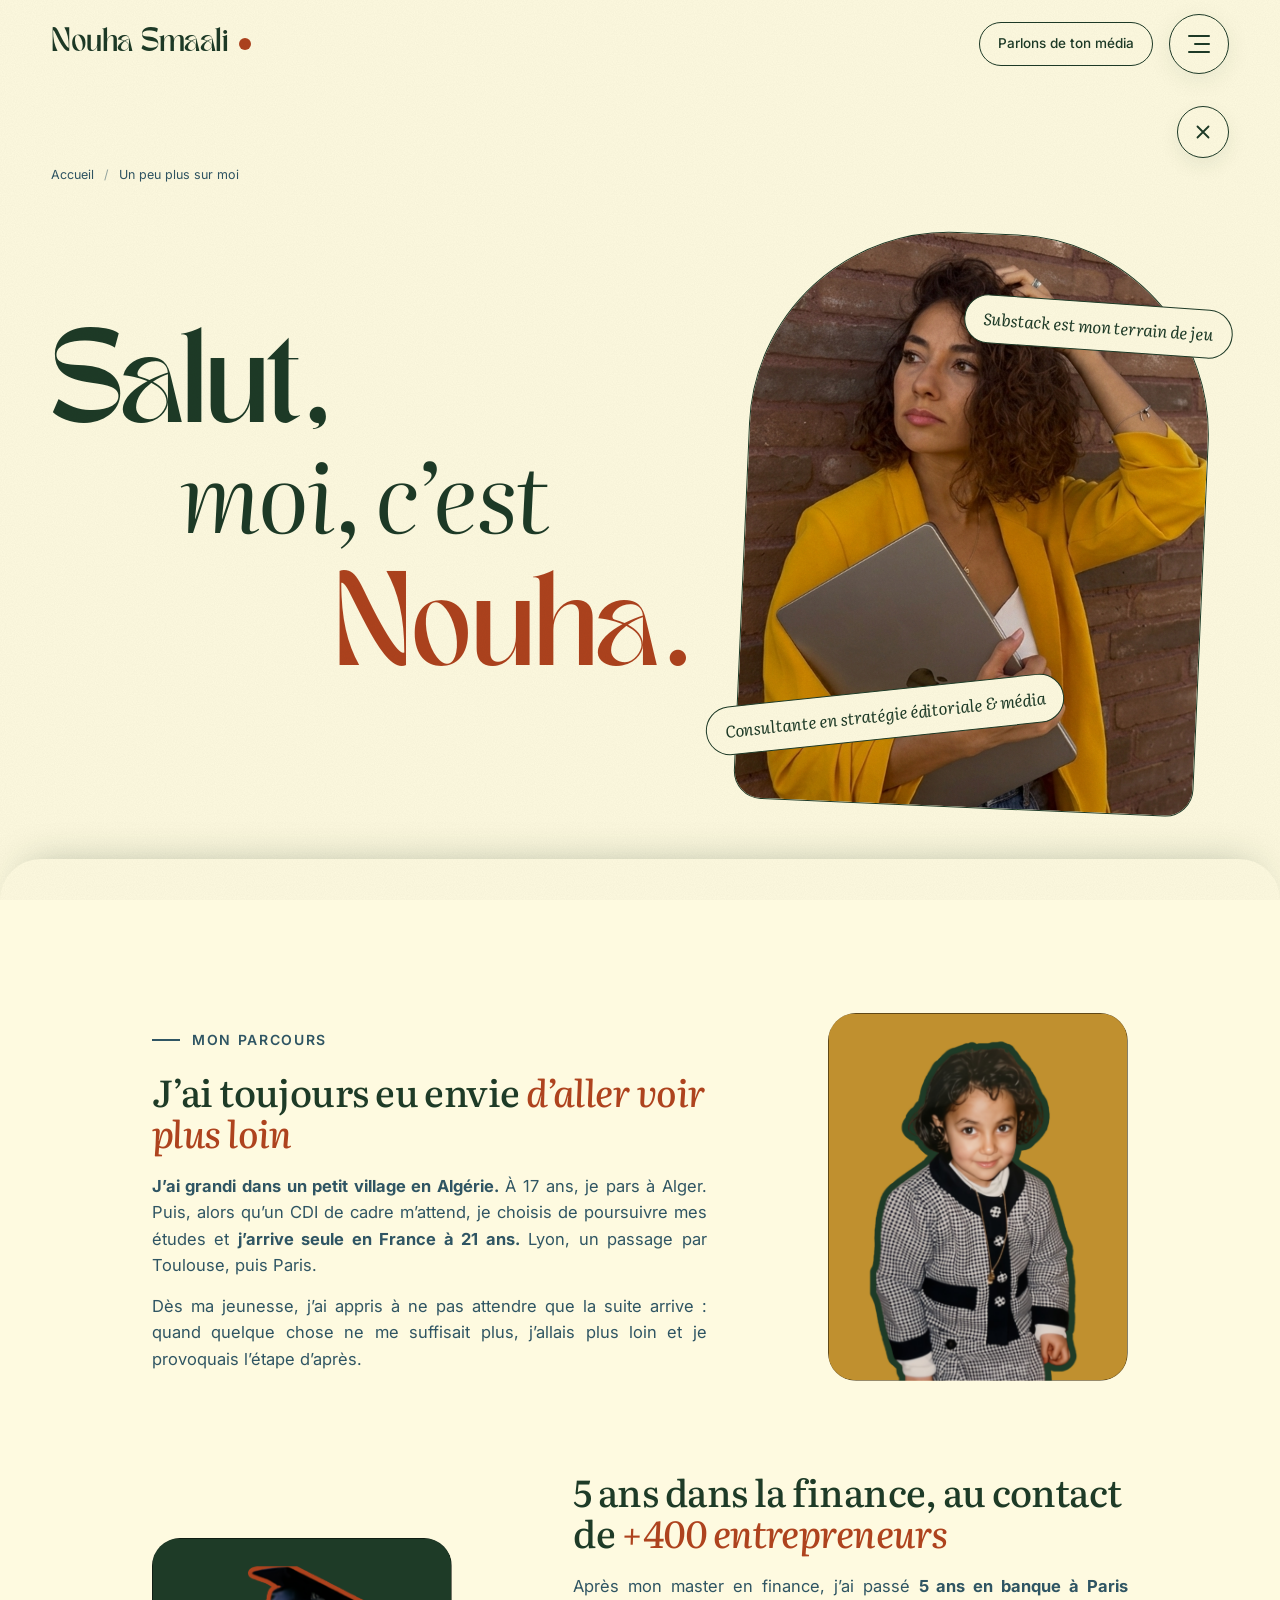
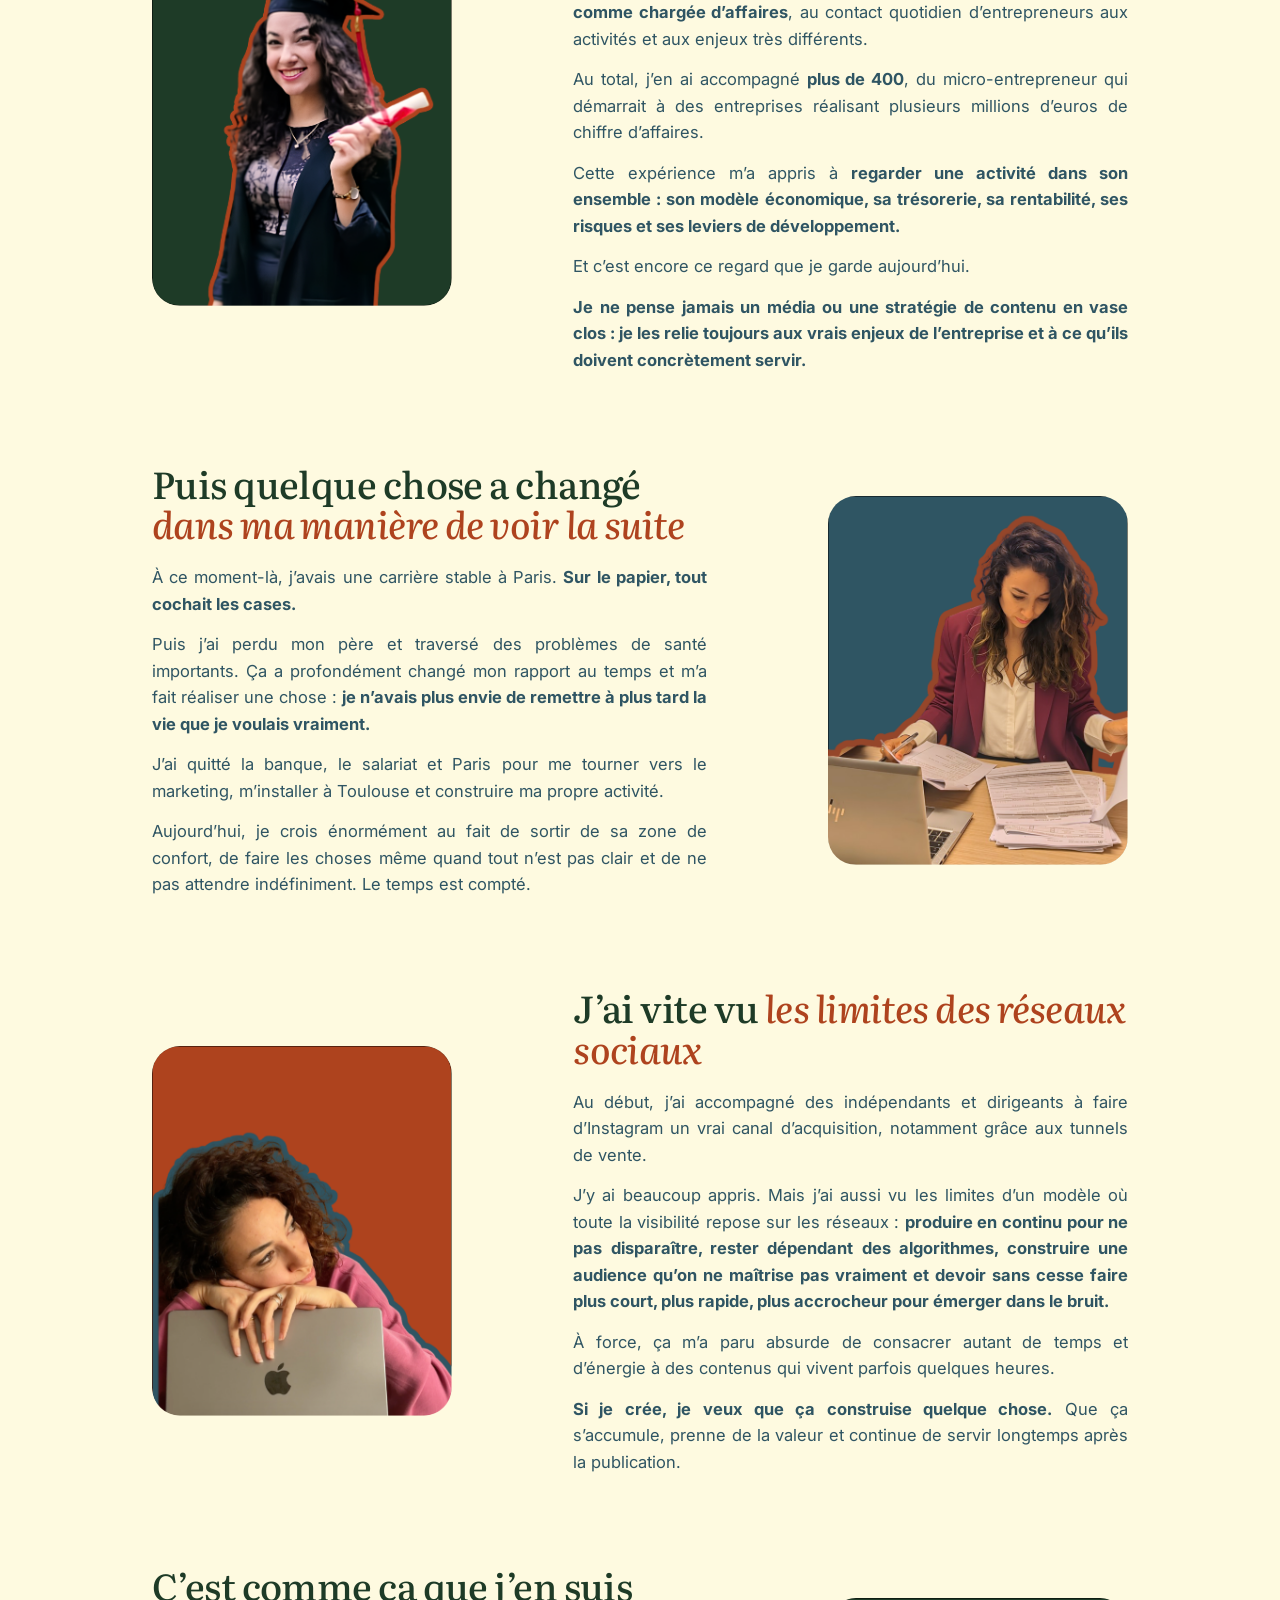
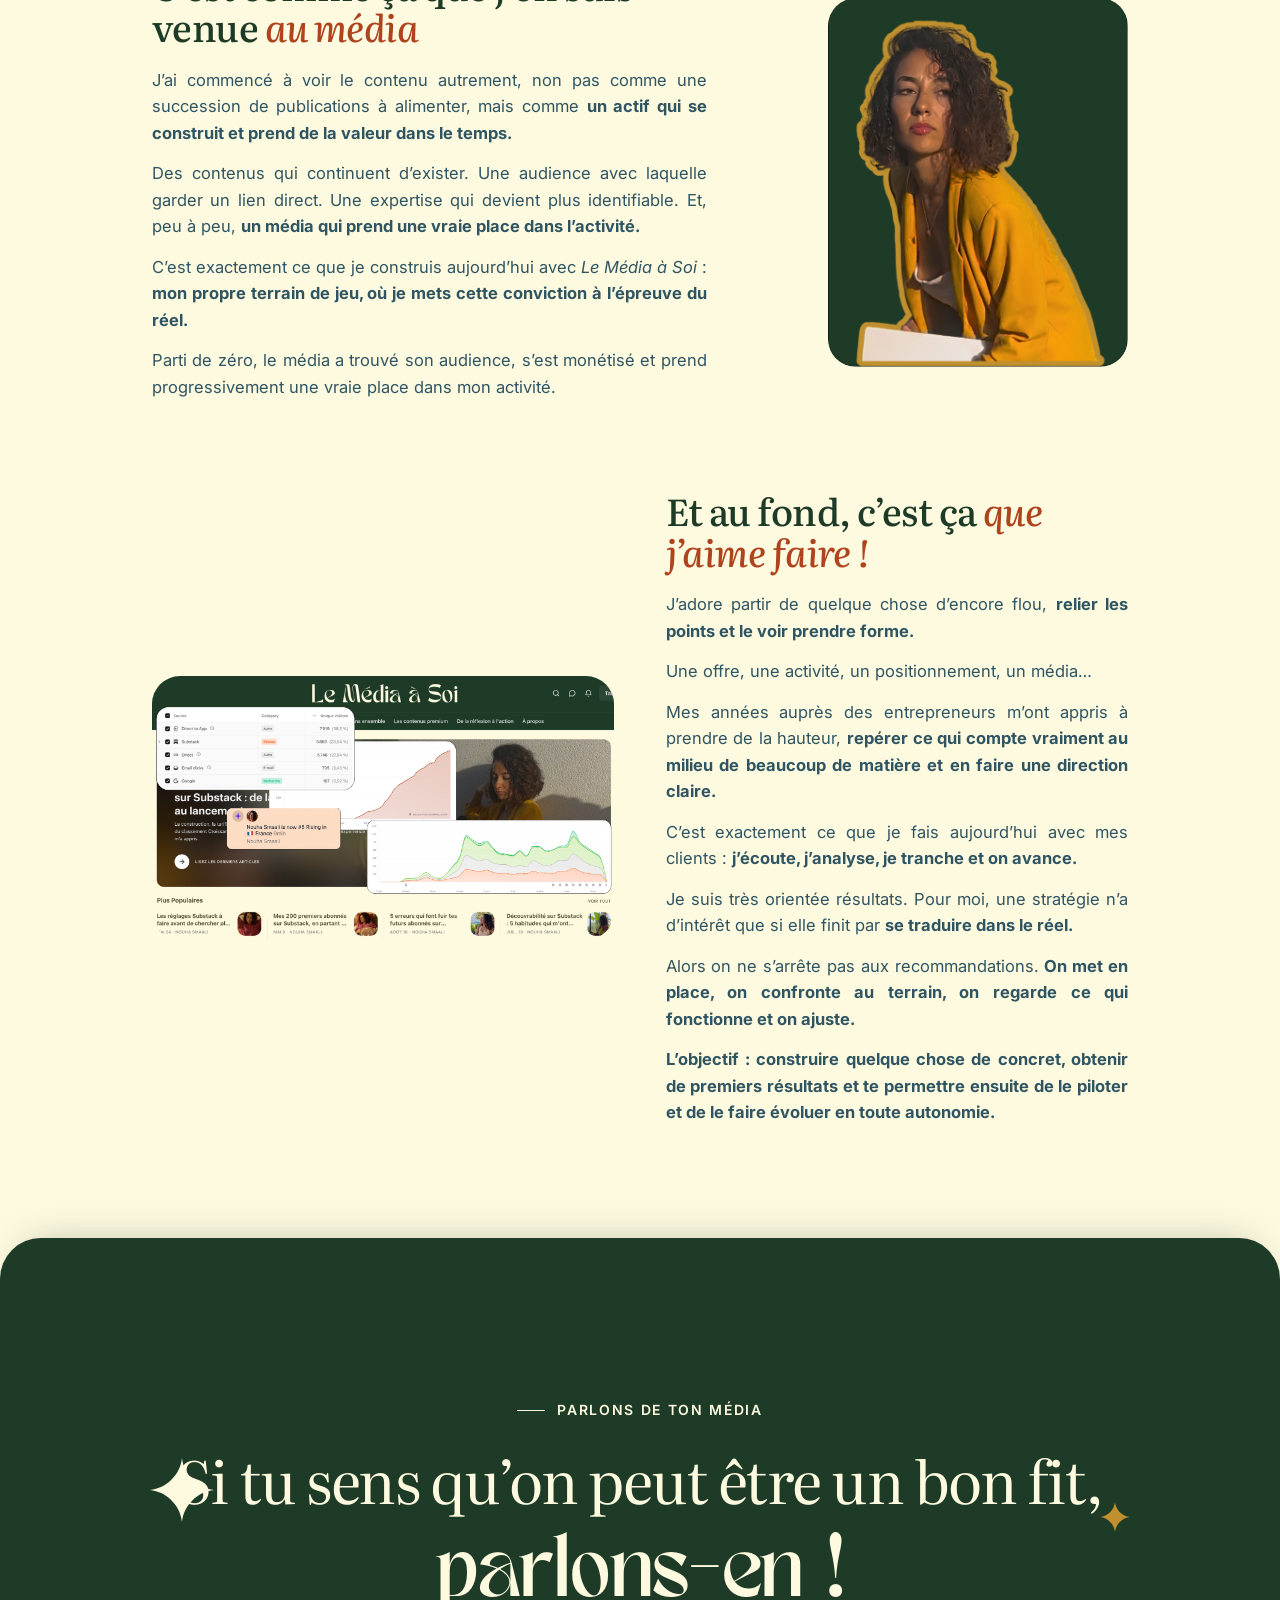
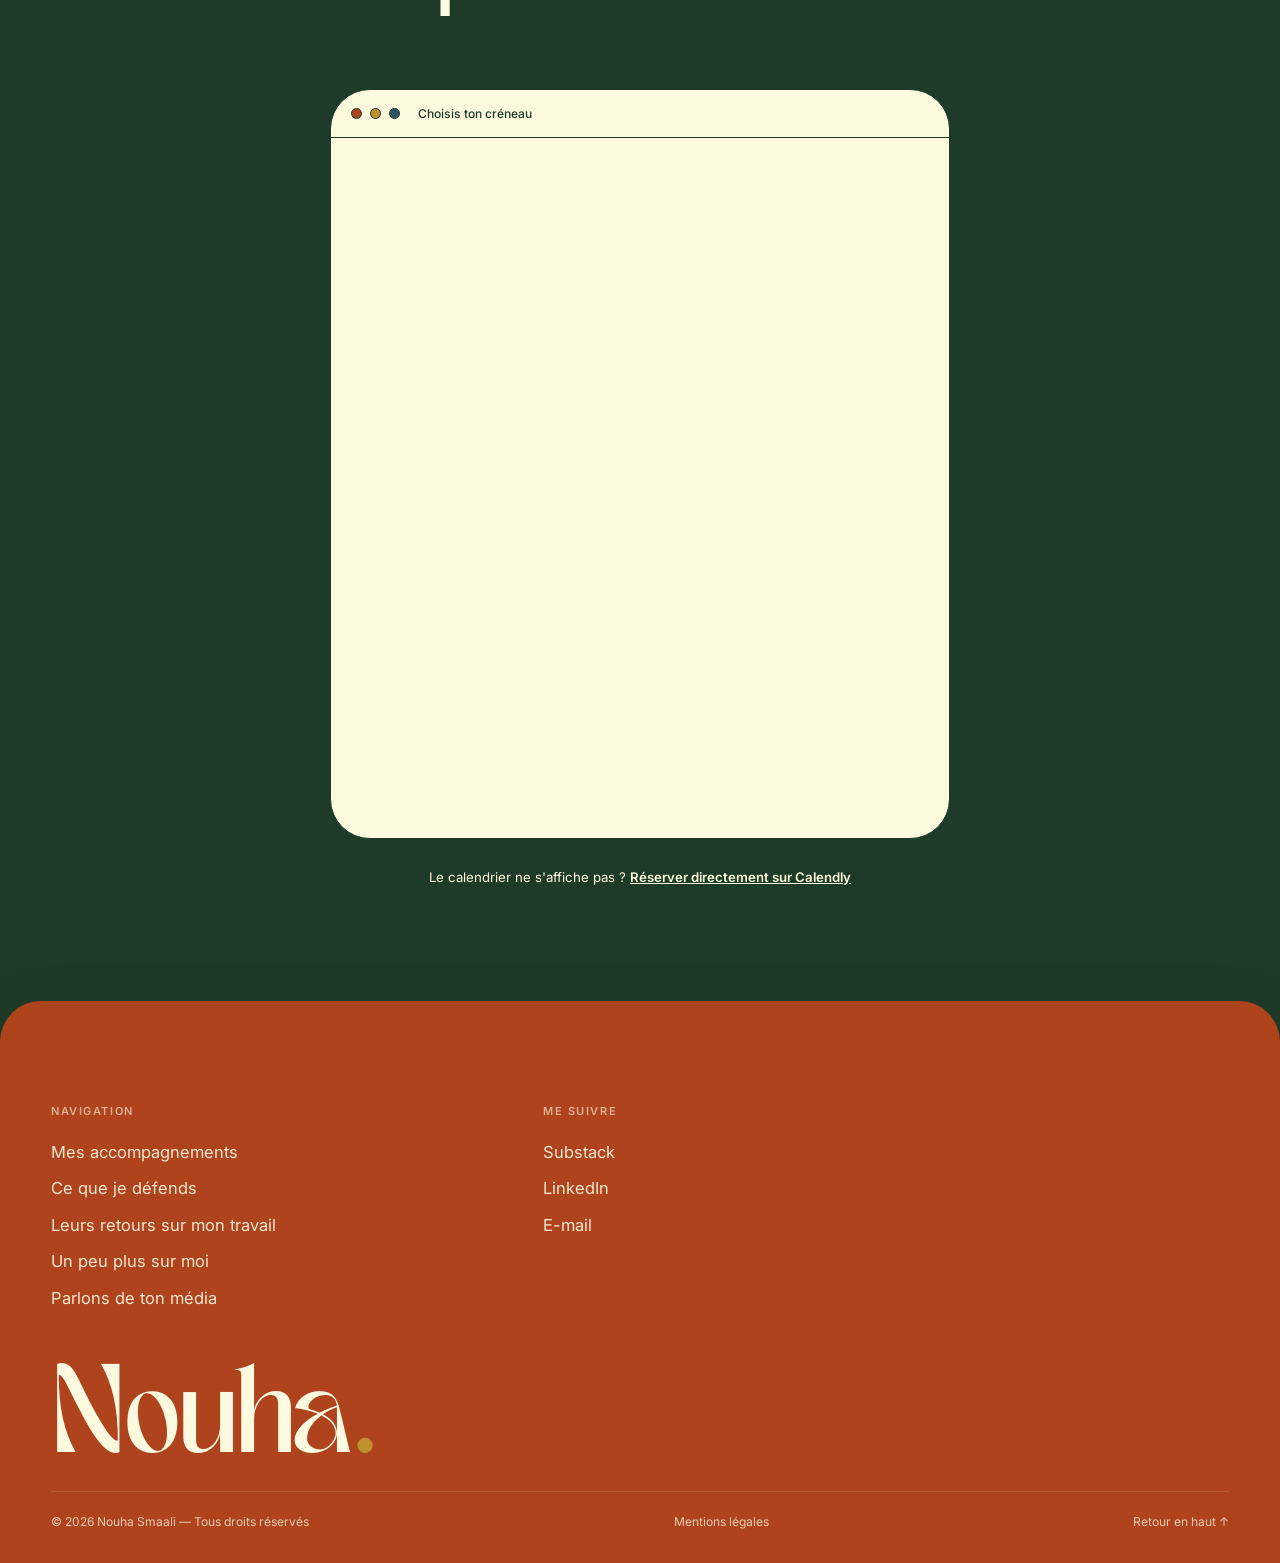
==== a-propos.html @ 3db5b08a "local changes" ====
<!doctype html>
<html lang="fr">
<head>
  <meta charset="utf-8">
  <meta name="viewport" content="width=device-width, initial-scale=1">
  <title>Un peu plus sur moi — Nouha Smaali</title>
  <meta name="description" content="Salut, moi c’est Nouha. De 5 ans en banque auprès de plus de 400 entrepreneurs au marketing et à la création du Média à Soi : découvre mon parcours et ma manière de travailler.">
  <meta property="og:title" content="Un peu plus sur moi — Nouha Smaali">
  <meta property="og:description" content="Salut, moi c’est Nouha. De 5 ans en banque auprès de plus de 400 entrepreneurs au marketing et à la création du Média à Soi : découvre mon parcours et ma manière de travailler.">
  <meta property="og:type" content="website">
  <meta name="theme-color" content="#fefae0">
  <link rel="icon" href="assets/img/favicon.png" type="image/png" sizes="64x64">
  <link rel="apple-touch-icon" href="assets/img/apple-touch-icon.png">

  <link rel="preconnect" href="https://fonts.googleapis.com">
  <link rel="preconnect" href="https://fonts.gstatic.com" crossorigin>
  <link rel="stylesheet" href="https://fonts.googleapis.com/css2?family=Fraunces:opsz,wght,SOFT,WONK@9..144,600..800,100,1&family=Inter:wght@400;500;600&family=Literata:ital,opsz,wght@0,7..72,400;0,7..72,500;1,7..72,400;1,7..72,500&display=swap">
  <link rel="stylesheet" href="assets/css/style.css">
  <link rel="preconnect" href="https://calendly.com">
  <script>document.documentElement.classList.add("js");</script>
</head>
<body id="top">
  <a class="skip-link" href="#contenu">Aller au contenu</a>

  <!-- ============ En-tête ============ -->
  <header class="site-header">
    <div class="container">
      <a class="logo" href="index.html" aria-label="Nouha Smaali — accueil">Nouha Smaali <span class="logo__dot" aria-hidden="true"></span></a>
      <a class="header-cta" href="#rendez-vous">Parlons de ton média</a>
    </div>
  </header>

  <button class="burger" type="button" aria-controls="menu" aria-expanded="false" aria-label="Ouvrir le menu">
    <span class="burger__lines" aria-hidden="true"><span></span><span></span><span></span></span>
  </button>

  <a class="page-close" href="index.html" aria-label="Retour à l'accueil">
    <svg viewBox="0 0 24 24" fill="none" stroke="currentColor" stroke-width="2" stroke-linecap="round" stroke-linejoin="round" aria-hidden="true">
      <path d="M6 6l12 12M18 6L6 18"/>
    </svg>
  </a>

  <!-- ============ Menu plein écran ============ -->
  <div class="menu" id="menu" aria-hidden="true" inert>
    <div class="menu__inner">
      <nav class="menu__nav" aria-label="Menu principal">
        <ol class="menu__list">
          <li class="menu__item menu__item--1">
            <a class="menu__link" href="index.html#accompagnements"><span class="menu__num">01</span><span class="menu__label">Mes accompagnements</span></a>
            
          </li>
          <li class="menu__item menu__item--2">
            <a class="menu__link" href="index.html#vision"><span class="menu__num">02</span><span class="menu__label">Ce que je défends</span></a>
          </li>
          <li class="menu__item menu__item--3">
            <a class="menu__link" href="index.html#retours"><span class="menu__num">03</span><span class="menu__label">Leurs retours sur mon travail</span></a>
          </li>
          <li class="menu__item menu__item--4">
            <a class="menu__link" href="a-propos.html"><span class="menu__num">04</span><span class="menu__label">Un peu plus sur moi</span></a>
          </li>
         
        </ol>
      </nav>
      <aside class="menu__aside" aria-label="Contact">
        <img class="menu__photo" src="assets/img/menu-portrait.jpg" alt="Portrait de Nouha Smaali" width="280" height="280" loading="lazy">
        <ul class="socials socials--menu" aria-label="Réseaux">
          <li><a href="https://substack.com/@nouhasmaali" target="_blank" rel="noopener" aria-label="Substack"><svg viewBox="0 0 24 24" fill="currentColor" aria-hidden="true"><path d="M22.54 8.24H1.46V5.41h21.08v2.83zM1.46 10.81V24L12 18.11 22.54 24V10.81H1.46zM22.54 0H1.46v2.84h21.08V0z"/></svg></a></li>
          <li><a href="mailto:hello@nouhasmaali.com" aria-label="E-mail"><svg viewBox="0 0 24 24" fill="currentColor" aria-hidden="true"><path d="M2 6.6A2.6 2.6 0 0 1 4.6 4h14.8A2.6 2.6 0 0 1 22 6.6v.5l-10 6.3L2 7.1zM2 9.5v7.9A2.6 2.6 0 0 0 4.6 20h14.8a2.6 2.6 0 0 0 2.6-2.6V9.5l-10 6.3z"/></svg></a></li>
          <li><a href="https://www.linkedin.com/in/nouhasmaali/" target="_blank" rel="noopener" aria-label="LinkedIn"><svg viewBox="0 0 24 24" fill="currentColor" aria-hidden="true"><path d="M20.45 20.45h-3.55v-5.57c0-1.33-.03-3.04-1.85-3.04-1.85 0-2.14 1.45-2.14 2.94v5.67H9.35V9h3.41v1.56h.05c.48-.9 1.64-1.85 3.37-1.85 3.6 0 4.27 2.37 4.27 5.46v6.28zM5.34 7.43a2.06 2.06 0 1 1 0-4.13 2.06 2.06 0 0 1 0 4.13zM7.12 20.45H3.56V9h3.56v11.45zM22.23 0H1.77C.79 0 0 .77 0 1.73v20.54C0 23.23.79 24 1.77 24h20.45c.98 0 1.78-.77 1.78-1.73V1.73C24 .77 23.2 0 22.22 0z"/></svg></a></li>
        </ul>
      </aside>
    </div>
  </div>

  <main id="contenu">

    <section class="page-hero" aria-labelledby="page-title">
      <div class="container">
        <ol class="breadcrumb" aria-label="Fil d'Ariane">
          <li><a href="index.html">Accueil</a></li>
          <li aria-current="page">Un peu plus sur moi</li>
        </ol>
        <div class="about-hero__grid">
          <div>
            <h1 class="section-title page-hero__title about-page-title" id="page-title" data-reveal>
              <span class="line about-page-title__line--1">Salut<span class="title-punctuation">,</span></span>
              <span class="line line--2 about-page-title__line--2"><em>moi, c’est</em></span>
              <span class="line hl about-page-title__line--3">Nouha<span class="title-punctuation">.</span></span>
            </h1>
          </div>
          <div class="about-hero__photo about__photo" data-reveal style="--delay:.15s">
            <svg class="doodle sun spin" viewBox="0 0 100 100" aria-hidden="true"><circle cx="50" cy="50" r="16"/><path pathLength="1" d="M50 6v16M50 78v16M6 50h16M78 50h16M19 19l11 11M70 70l11 11M81 19L70 30M30 70L19 81"/></svg>
            <div class="about__frame"><img src="assets/img/poster-2.png" alt="Portrait de Nouha Smaali"></div>
            <span class="about__label">Consultante en stratégie éditoriale &amp; média</span>
            <span class="about__label about__label--secondary">Substack est mon terrain de jeu</span>
          </div>
        </div>
      </div>
    </section>

    <!-- ============ Mon parcours ============ -->
    <section class="section" aria-label="Mon histoire">
      <div class="container story">
        <article class="story__block story__block--child" data-reveal>
          <div>
            <p class="eyebrow" style="margin-bottom:20px">Mon parcours</p>
            <h2>J’ai toujours eu envie <em>d’aller voir plus loin</em></h2>
            <p><strong>J’ai grandi dans un petit village en Algérie.</strong> À 17 ans, je pars à Alger. Puis, alors qu’un CDI de cadre m’attend, je choisis de poursuivre mes études et <strong>j’arrive seule en France à 21 ans.</strong> Lyon, un passage par Toulouse, puis Paris.</p>
            <p>Dès ma jeunesse, j’ai appris à ne pas attendre que la suite arrive&nbsp;: quand quelque chose ne me suffisait plus, j’allais plus loin et je provoquais l’étape d’après.</p>
          </div>
          <img class="story__child-photo" src="assets/img/child.png" alt="Nouha enfant" width="637" height="783" loading="lazy" decoding="async">
        </article>

        <article class="story__block story__block--finance" data-reveal>
          <div class="story__finance-copy">
            <h2>5 ans dans la finance, au contact de <em>+400 entrepreneurs</em></h2>
            <p>Après mon master en finance, j’ai passé <strong>5 ans en banque à Paris comme chargée d’affaires</strong>, au contact quotidien d’entrepreneurs aux activités et aux enjeux très différents.</p>
            <p>Au total, j’en ai accompagné <strong>plus de 400</strong>, du micro-entrepreneur qui démarrait à des entreprises réalisant plusieurs millions d’euros de chiffre d’affaires.</p>
            <p>Cette expérience m’a appris à <strong>regarder une activité dans son ensemble&nbsp;: son modèle économique, sa trésorerie, sa rentabilité, ses risques et ses leviers de développement.</strong></p>
            <p>Et c’est encore ce regard que je garde aujourd’hui.</p>
            <p><strong>Je ne pense jamais un média ou une stratégie de contenu en vase clos&nbsp;: je les relie toujours aux vrais enjeux de l’entreprise et à ce qu’ils doivent concrètement servir.</strong></p>
          </div>
          <img class="story__finance-photo" src="assets/img/grad.png" alt="Nouha lors de sa remise de diplôme" width="637" height="783" loading="lazy" decoding="async">
        </article>

        <article class="story__block story__block--change" data-reveal>
          <div>
            <h2>Puis quelque chose a changé <em>dans ma manière de voir la suite</em></h2>
            <p>À ce moment-là, j’avais une carrière stable à Paris. <strong>Sur le papier, tout cochait les cases.</strong></p>
            <p>Puis j’ai perdu mon père et traversé des problèmes de santé importants. Ça a profondément changé mon rapport au temps et m’a fait réaliser une chose&nbsp;: <strong>je n’avais plus envie de remettre à plus tard la vie que je voulais vraiment.</strong></p>
            <p>J’ai quitté la banque, le salariat et Paris pour me tourner vers le marketing, m’installer à Toulouse et construire ma propre activité.</p>
            <p>Aujourd’hui, je crois énormément au fait de sortir de sa zone de confort, de faire les choses même quand tout n’est pas clair et de ne pas attendre indéfiniment. Le temps est compté.</p>
          </div>
          <img class="story__change-photo" src="assets/img/societ_gen.png" alt="Nouha au travail dans la finance" width="637" height="783" loading="lazy" decoding="async">
        </article>

        <article class="story__block story__block--photo-left" data-reveal>
          <div class="story__photo-copy">
            <h2>J’ai vite vu <em>les limites des réseaux sociaux</em></h2>
            <p>Au début, j’ai accompagné des indépendants et dirigeants à faire d’Instagram un vrai canal d’acquisition, notamment grâce aux tunnels de vente.</p>
            <p>J’y ai beaucoup appris. Mais j’ai aussi vu les limites d’un modèle où toute la visibilité repose sur les réseaux&nbsp;: <strong>produire en continu pour ne pas disparaître, rester dépendant des algorithmes, construire une audience qu’on ne maîtrise pas vraiment et devoir sans cesse faire plus court, plus rapide, plus accrocheur pour émerger dans le bruit.</strong></p>
            <p>À force, ça m’a paru absurde de consacrer autant de temps et d’énergie à des contenus qui vivent parfois quelques heures.</p>
            <p><strong>Si je crée, je veux que ça construise quelque chose.</strong> Que ça s’accumule, prenne de la valeur et continue de servir longtemps après la publication.</p>
          </div>
          <img class="story__left-photo" src="assets/img/stress.png" alt="Nouha devant son ordinateur" width="637" height="786" loading="lazy" decoding="async">
        </article>

        <article class="story__block story__block--photo-right" data-reveal>
          <div>
            <h2>C’est comme ça que j’en suis venue <em>au média</em></h2>
            <p>J’ai commencé à voir le contenu autrement, non pas comme une succession de publications à alimenter, mais comme <strong>un actif qui se construit et prend de la valeur dans le temps.</strong></p>
            <p>Des contenus qui continuent d’exister. Une audience avec laquelle garder un lien direct. Une expertise qui devient plus identifiable. Et, peu à peu, <strong>un média qui prend une vraie place dans l’activité.</strong></p>
            <p>C’est exactement ce que je construis aujourd’hui avec <em>Le Média à Soi</em>&nbsp;: <strong>mon propre terrain de jeu, où je mets cette conviction à l’épreuve du réel.</strong></p>
            <p>Parti de zéro, le média a trouvé son audience, s’est monétisé et prend progressivement une vraie place dans mon activité.</p>
          </div>
          <img class="story__right-photo" src="assets/img/golden_h.png" alt="Portrait de Nouha" width="637" height="783" loading="lazy" decoding="async">
        </article>

        <article class="story__block story__block--photo-left story__block--work" data-reveal>
          <div class="story__photo-copy">
            <h2>Et au fond, c’est ça <em>que j’aime faire&nbsp;!</em></h2>
            <p>J’adore partir de quelque chose d’encore flou, <strong>relier les points et le voir prendre forme.</strong></p>
            <p>Une offre, une activité, un positionnement, un média…</p>
            <p>Mes années auprès des entrepreneurs m’ont appris à prendre de la hauteur, <strong>repérer ce qui compte vraiment au milieu de beaucoup de matière et en faire une direction claire.</strong></p>
            <p>C’est exactement ce que je fais aujourd’hui avec mes clients&nbsp;: <strong>j’écoute, j’analyse, je tranche et on avance.</strong></p>
            <p>Je suis très orientée résultats. Pour moi, une stratégie n’a d’intérêt que si elle finit par <strong>se traduire dans le réel.</strong></p>
            <p>Alors on ne s’arrête pas aux recommandations. <strong>On met en place, on confronte au terrain, on regarde ce qui fonctionne et on ajuste.</strong></p>
            <p><strong>L’objectif&nbsp;: construire quelque chose de concret, obtenir de premiers résultats et te permettre ensuite de le piloter et de le faire évoluer en toute autonomie.</strong></p>
          </div>
          <img class="story__left-photo" src="assets/img/work.png" alt="Le Média à Soi et ses résultats sur Substack" width="1536" height="877" loading="lazy" decoding="async">
        </article>
      </div>
    </section>

    <!-- ============ Rendez-vous (Calendly intégré) ============ -->
    <section class="section booking" id="rendez-vous" aria-labelledby="booking-title">
      <div class="container">
        <div class="booking__head" data-reveal>
          <svg class="doodle star-a float" viewBox="0 0 24 24" aria-hidden="true"><path d="M12 0c.6 6.2 5.8 11.4 12 12-6.2.6-11.4 5.8-12 12-.6-6.2-5.8-11.4-12-12C6.2 11.4 11.4 6.2 12 0z"/></svg>
          <svg class="doodle star-b" viewBox="0 0 24 24" aria-hidden="true"><path d="M12 0c.6 6.2 5.8 11.4 12 12-6.2.6-11.4 5.8-12 12-.6-6.2-5.8-11.4-12-12C6.2 11.4 11.4 6.2 12 0z"/></svg>
          <p class="eyebrow">Parlons de ton média</p>
          <h2 class="section-title booking__title booking__title--about" id="booking-title"><span class="booking__title-main">Si tu sens qu’on peut être un bon fit, </span><strong>parlons-en&nbsp;!</strong></h2>
        </div>

        <div class="calendly-shell" data-reveal>
          <div class="calendly-shell__bar" aria-hidden="true"><i></i><i></i><i></i><span>Choisis ton créneau</span></div>
          <div class="calendly-inline-widget"
               data-url="https://calendly.com/nouhasmaali/nouvelle-reunion?hide_gdpr_banner=1&amp;background_color=fefae0&amp;text_color=1e3b27&amp;primary_color=ae431e">
            <div class="calendly-placeholder">
              <span class="loader" aria-hidden="true"></span>
              <p>Chargement du calendrier…</p>
            </div>
          </div>
        </div>
        <p class="booking__fallback">Le calendrier ne s'affiche pas&nbsp;? <a href="https://calendly.com/nouhasmaali/nouvelle-reunion" target="_blank" rel="noopener">Réserver directement sur Calendly</a></p>
      </div>
    </section>
  </main>

  <!-- ============ Pied de page ============ -->
  <footer class="site-footer">
    <div class="container">
      <div class="footer__grid">
        
        <div class="footer__col">
          <h2>Navigation</h2>
          <ul>
            <li><a href="index.html#accompagnements">Mes accompagnements</a></li>
            <li><a href="index.html#vision">Ce que je défends</a></li>
            <li><a href="index.html#retours">Leurs retours sur mon travail</a></li>
            <li><a href="a-propos.html">Un peu plus sur moi</a></li>
            <li><a href="#rendez-vous">Parlons de ton média</a></li>
          </ul>
        </div>
        <div class="footer__col">
          <h2>Me suivre</h2>
          <ul>
            <li><a href="https://substack.com/@nouhasmaali" target="_blank" rel="noopener">Substack</a></li>
            <li><a href="https://www.linkedin.com/in/nouhasmaali/" target="_blank" rel="noopener">LinkedIn</a></li>
            <li><a href="mailto:hello@nouhasmaali.com">E-mail</a></li>
          </ul>
        </div>
      </div>
      <p class="footer__word" aria-hidden="true">Nouha<span>.</span></p>
      <div class="footer__bottom">
        <span>© <span data-year>2026</span> Nouha Smaali — Tous droits réservés</span>
        <a href="mentions-legales.html">Mentions légales</a>
        <a href="#top">Retour en haut ↑</a>
      </div>
    </div>
  </footer>

  <script src="assets/js/main.js" defer></script>
</body>
</html>
---- assets/css/style.css ----
/* ==========================================================================
   Nouha Smaali — Stratégie éditoriale & Substack
   Typographie :
   - TAN Meringue → accent / signature (grands titres, mots mis en avant)
   - Literata     → éditorial (titres secondaires, citations, introductions)
   - Inter        → fonctionnel (texte courant, navigation, boutons, légendes)
   ========================================================================== */

/* TAN Meringue est une police commerciale : dépose les fichiers dans
   assets/fonts/ (voir assets/fonts/README.md). En attendant, Fraunces
   (version "soft") prend le relais pour garder l'esprit rond et généreux. */
@font-face {
  font-family: "TAN Meringue";
  src: url("../fonts/TAN MERINGUE.woff2") format("woff2");
  font-weight: 200;
  font-style: normal;
  font-display: swap;
}

:root {
  --forest: #1e3b27;
  --forest-tint: #e4ece4;
  --cream: #fefae0;
  --cream-raised: #fffdf3;
  --terracotta: #ae431e;
  --terracotta-tint: #f7e2d6;
  --slate: #2f5563;
  --slate-tint: #e1e9ec;
  --ochre: #c0902f;
  --ochre-tint: #f3e7c6;

  --paper: var(--cream);
  --paper-2: var(--forest-tint);
  --card: var(--cream-raised);
  --ink: var(--forest);
  --ink-2: var(--slate);
  --line: rgba(30, 59, 39, 0.16);
  --accent: var(--terracotta);
  --accent-ink: var(--cream);
  --accent-on-dark: var(--terracotta-tint);
  --blush: var(--terracotta-tint);
  --butter: var(--ochre-tint);
  --sage: var(--forest-tint);
  --lilac: var(--slate-tint);

  --font-accent: "TAN Meringue", "Fraunces", Georgia, serif;
  --font-editorial: "Literata", Georgia, "Times New Roman", serif;
  --font-body: "Inter", system-ui, -apple-system, "Segoe UI", Roboto, sans-serif;

  --gutter: clamp(16px, 4vw, 56px);
  --maxw: 1360px;
  --radius: 28px;
  --radius-lg: 40px;
  --ease: cubic-bezier(0.22, 1, 0.36, 1);
  --shadow-hard: 6px 6px 0 var(--ink);
  --header-h: 88px;
}

/* ---------- Reset ---------- */
*, *::before, *::after { box-sizing: border-box; }
* { margin: 0; }
html { font-size: 92%; -webkit-text-size-adjust: 100%; scroll-behavior: smooth; }
body {
  background: var(--paper);
  color: var(--ink);
  font-family: var(--font-body);
  font-size: calc(clamp(16px, 0.35vw + 15px, 18px) * 0.92);
  line-height: 1.6;
  -webkit-font-smoothing: antialiased;
  text-rendering: optimizeLegibility;
  overflow-x: hidden;
  overflow-x: clip;
  overflow-wrap: normal;
  word-break: normal;
  hyphens: none;
}
img, svg, video { display: block; max-width: 100%; }
button { font: inherit; color: inherit; background: none; border: 0; cursor: pointer; }
a { color: inherit; }
ul[role="list"], ol[role="list"] { list-style: none; padding: 0; }
:focus-visible { outline: 2px solid var(--accent); outline-offset: 4px; border-radius: 6px; }
::selection { background: var(--accent); color: var(--paper); }

/* Grain papier, très léger */
body::before {
  content: "";
  position: fixed;
  inset: 0;
  z-index: 100;
  pointer-events: none;
  opacity: 0.07;
  background-image: url("data:image/svg+xml;utf8,<svg xmlns='http://www.w3.org/2000/svg' width='160' height='160'><filter id='n'><feTurbulence type='fractalNoise' baseFrequency='.9' numOctaves='3' stitchTiles='stitch'/><feColorMatrix values='0 0 0 0 0  0 0 0 0 0  0 0 0 0 0  0 0 0 .55 0'/></filter><rect width='100%' height='100%' filter='url(%23n)'/></svg>");
}

.sr-only {
  position: absolute; width: 1px; height: 1px; padding: 0; margin: -1px;
  overflow: hidden; clip: rect(0 0 0 0); white-space: nowrap; border: 0;
}
.skip-link {
  position: absolute; left: 16px; top: -60px; z-index: 200;
  background: var(--ink); color: var(--paper); padding: 10px 16px; border-radius: 999px;
  text-decoration: none; font-weight: 500;
}
.skip-link:focus { top: 16px; }

section[id], [id].anchor { scroll-margin-top: 24px; }

/* ---------- Layout ---------- */
.container {
  width: 100%;
  max-width: calc(var(--maxw) + var(--gutter) * 2);
  margin-inline: auto;
  padding-inline: var(--gutter);
}
.section { padding-block: clamp(80px, 12vw, 180px); position: relative; overflow-x: clip; }

/* ---------- Typographie ---------- */
.t-accent {
  font-family: var(--font-accent);
  font-weight: 700;
  font-synthesis: none;
  font-variation-settings: "SOFT" 100, "WONK" 1;
  letter-spacing: -0.02em;
  line-height: 0.92;
}
.t-editorial { font-family: var(--font-editorial); font-weight: 400; }
.t-italic { font-style: italic; }
.hl { color: var(--accent); }

.eyebrow {
  display: inline-flex;
  align-items: center;
  gap: 12px;
  font-family: var(--font-body);
  font-size: 0.95rem;
  font-weight: 600;
  letter-spacing: 0.12em;
  text-transform: uppercase;
}
.eyebrow::before {
  content: "";
  width: 28px; height: 1.5px; background: currentColor;
}

#about-title .line:first-child {
  font-size: calc(clamp(2rem, 6vw, 6rem) * 0.92);
  line-height: 0.9;
}
#about-title {
  font-size: calc(clamp(3rem, 7vw, 7rem) * 0.92);
  line-height: 1.2;
}
.section-title {
  font-family: var(--font-accent);
  font-weight: 700;
  font-synthesis: none;
  font-variation-settings: "SOFT" 100, "WONK" 1;
  font-size: calc(clamp(2.75rem, 7.5vw, 7.5rem) * 0.92);
  line-height: 0.92;
  letter-spacing: -0.025em;
}
.section-title em {
  font-family: var(--font-editorial);
  font-style: italic;
  font-weight: 400;
  letter-spacing: -0.03em;
}
.lead {
  font-family: var(--font-editorial);
  font-size: clamp(1.2rem, 1.1vw + 0.9rem, 1.6rem);
  line-height: 1.45;
  max-width: 34ch;
}

.hero-media { color: var(--accent); }
/* ---------- Doodles (éléments dessinés) ---------- */
.doodle {
  position: absolute;
  pointer-events: none;
  fill: none;
  stroke: currentColor;
  stroke-width: 2.2;
  stroke-linecap: round;
  stroke-linejoin: round;
  overflow: visible;
}
.doodle path, .doodle circle, .doodle ellipse, .draw path {
  stroke-dasharray: 1;
  stroke-dashoffset: 0;
}
.js [data-reveal] .doodle path,
.js [data-reveal] .doodle ellipse,
.js [data-reveal].draw path,
.js [data-reveal] .draw path {
  stroke-dashoffset: 1;
  transition: stroke-dashoffset 1.4s var(--ease) 0.35s;
}
.js .is-visible .doodle path,
.js .is-visible .doodle ellipse,
.js .is-visible.draw path,
.js .is-visible .draw path { stroke-dashoffset: 0; }

.spin { animation: spin 22s linear infinite; }
@keyframes spin { to { transform: rotate(360deg); } }
.float { animation: float 6s ease-in-out infinite; }
@keyframes float { 50% { transform: translateY(-10px) rotate(4deg); } }

/* ---------- Reveal on scroll ---------- */
.js [data-reveal] {
  opacity: 0;
  transform: translateY(28px);
  transition: opacity 0.9s var(--ease), transform 0.9s var(--ease);
  transition-delay: var(--delay, 0s);
}
.js [data-reveal].is-visible { opacity: 1; transform: none; }

/* ---------- Boutons ---------- */
.btn {
  --btn-bg: var(--ink);
  --btn-fg: var(--paper);
  --btn-fill: var(--accent);
  position: relative;
  isolation: isolate;
  display: inline-flex;
  align-items: center;
  justify-content: space-between;
  gap: 18px;
  padding: 10px 10px 10px 28px;
  min-height: 60px;
  border-radius: 999px;
  background: var(--btn-bg);
  color: var(--btn-fg);
  border: 1.5px solid var(--ink);
  font-family: var(--font-body);
  font-weight: 600;
  font-size: 1rem;
  letter-spacing: -0.01em;
  text-decoration: none;
  overflow: hidden;
  transition: color 0.4s var(--ease), transform 0.4s var(--ease);
}
.btn::before {
  content: "";
  position: absolute;
  inset: 0;
  z-index: -1;
  background: var(--btn-fill);
  transform: translateX(-101%);
  transition: transform 0.55s var(--ease);
}
.btn:hover::before, .btn:focus-visible::before { transform: none; }
.btn:hover, .btn:focus-visible { color: var(--accent-ink); }
.btn__icon {
  display: grid;
  place-items: center;
  width: 42px; height: 42px;
  border-radius: 50%;
  background: var(--btn-fg);
  color: var(--btn-bg);
  flex: none;
  transition: transform 0.5s var(--ease), background 0.4s, color 0.4s;
}
.btn:hover .btn__icon, .btn:focus-visible .btn__icon {
  transform: rotate(-45deg);
  background: var(--ink);
  color: var(--paper);
}
.btn__icon svg { width: 18px; height: 18px; }

.btn--xl {
  min-height: clamp(84px, 9vw, 112px);
  min-width: min(100%, 420px);
  padding-left: clamp(28px, 3vw, 44px);
  padding-right: 14px;
  font-size: clamp(1.25rem, 1.4vw + 0.8rem, 1.9rem);
}
.btn--xl .btn__icon { width: clamp(58px, 6vw, 82px); height: clamp(58px, 6vw, 82px); }
.btn--xl .btn__icon svg { width: 28px; height: 28px; }

.btn--light { --btn-bg: var(--paper); --btn-fg: var(--ink); }
.btn--light .btn__icon { color: var(--paper); }
.btn--ghost { --btn-bg: transparent; --btn-fg: var(--ink); }
.btn--ghost .btn__icon { background: var(--ink); color: var(--paper); }
.btn--ghost:hover .btn__icon { background: var(--paper); color: var(--ink); }

.link-arrow {
  display: inline-flex;
  align-items: center;
  gap: 14px;
  font-weight: 600;
  text-decoration: none;
  padding-bottom: 4px;
  background: linear-gradient(currentColor, currentColor) 0 100% / 100% 1.5px no-repeat;
  transition: background-size 0.4s var(--ease), gap 0.4s var(--ease);
}
.link-arrow:hover { gap: 22px; }
.link-arrow svg { width: 20px; height: 20px; }

/* ==========================================================================
   Header + burger
   ========================================================================== */
.site-header {
  position: absolute;
  inset: 0 0 auto 0;
  z-index: 50;
  height: var(--header-h);
}
.site-header .container {
  height: 100%;
  display: flex;
  align-items: center;
  justify-content: space-between;
  gap: 16px;
}
.logo {
  font-family: var(--font-accent);
  font-weight: 700;
  font-synthesis: none;
  font-variation-settings: "SOFT" 100, "WONK" 1;
  font-size: 1.6rem;
  letter-spacing: -0.02em;
  text-decoration: none;
  line-height: 1;
  display: inline-flex;
  align-items: center;
  gap: 10px;
}
.logo__dot {
  width: 12px; height: 12px; border-radius: 50%;
  background: var(--accent);
  display: inline-block;
  transition: transform 0.5s var(--ease);
}
.logo:hover .logo__dot { transform: scale(1.6); }
.header-cta {
  margin-right: 76px;
  font-size: 0.92rem;
  font-weight: 500;
  text-decoration: none;
  padding: 10px 18px;
  border: 1.5px solid var(--ink);
  border-radius: 999px;
  transition: background 0.3s, color 0.3s;
}
.header-cta:hover { background: var(--ink); color: var(--paper); }

.burger {
  position: fixed;
  top: calc((var(--header-h) - 60px) / 2);
  right: var(--gutter);
  z-index: 90;
  width: 60px;
  height: 60px;
  border-radius: 50%;
  background: var(--paper);
  border: 1.5px solid var(--ink);
  display: grid;
  place-items: center;
  transition: background 0.4s var(--ease), transform 0.4s var(--ease), border-color 0.4s;
  box-shadow: 0 6px 24px rgba(30, 59, 39, 0.08);
}
.burger:hover { transform: scale(1.06); background: var(--butter); }
.burger__lines { position: relative; width: 22px; height: 18px; }
.burger__lines span {
  position: absolute;
  left: 0;
  width: 100%;
  height: 1.8px;
  border-radius: 2px;
  background: var(--ink);
  transition: transform 0.5s var(--ease), top 0.3s var(--ease), background 0.3s, opacity 0.2s;
}
.burger__lines span:nth-child(1) { top: 0; }
.burger__lines span:nth-child(2) { top: 8px; width: 70%; left: 30%; }
.burger__lines span:nth-child(3) { top: 16px; }
.burger:hover .burger__lines span:nth-child(2) { width: 100%; left: 0; }
.menu-open .burger { background: var(--accent); border-color: var(--paper); }
.menu-open .burger__lines span { background: var(--accent-ink); }
.menu-open .burger__lines span:nth-child(1) { top: 8px; transform: rotate(45deg); }
.menu-open .burger__lines span:nth-child(2) { opacity: 0; transform: scaleX(0); }
.menu-open .burger__lines span:nth-child(3) { top: 8px; transform: rotate(-45deg); }

.page-close {
  position: fixed;
  top: calc(var(--header-h) + 18px);
  right: var(--gutter);
  z-index: 95;
  display: grid;
  place-items: center;
  width: 52px;
  height: 52px;
  border: 1.5px solid var(--ink);
  border-radius: 50%;
  background: var(--paper);
  color: var(--ink);
  box-shadow: 0 8px 20px rgba(30, 59, 39, 0.08);
  transition: transform 0.25s var(--ease), background 0.25s, color 0.25s;
}
.page-close:hover, .page-close:focus-visible {
  transform: translate(-2px, -2px);
  background: var(--ink);
  color: var(--paper);
}
.page-close svg {
  width: 22px;
  height: 22px;
}

/* ---------- Menu plein écran ---------- */
.menu {
  position: fixed;
  inset: 0;
  z-index: 80;
  background: var(--paper);
  color: var(--ink);
  overflow-y: auto;
  overscroll-behavior: contain;
  clip-path: circle(0% at calc(100% - var(--gutter) - 30px) 44px);
  visibility: hidden;
  transition: clip-path 0.8s var(--ease), visibility 0s linear 0.8s;
}
.menu-open .menu {
  clip-path: circle(150% at calc(100% - var(--gutter) - 30px) 44px);
  visibility: visible;
  transition: clip-path 0.9s var(--ease), visibility 0s;
}
.menu-open { overflow: hidden; }
.menu__inner {
  min-height: 100%;
  display: grid;
  grid-template-columns: minmax(0, 1fr) minmax(0, 1fr);
}
.menu__nav {
  display: flex;
  align-items: center;
  padding: calc(var(--header-h) + 16px) var(--gutter) 48px;
}

/* Liste en escalier : chaque retrait = largeur du numéro + espace,
   pour que le numéro d'une ligne s'aligne sur le texte de la précédente */
.menu__list {
  --num-w: clamp(30px, 2.8vw, 44px);
  --num-gap: clamp(14px, 1.6vw, 26px);
  --step: calc(var(--num-w) + var(--num-gap));
  list-style: none;
  padding: 0;
  display: grid;
  row-gap: clamp(14px, 1.5vw, 28px);
}
.menu__item {
  opacity: 0;
  transform: translateY(30px);
  transition: opacity 0.6s var(--ease), transform 0.8s var(--ease);
}
.menu__item--2 { padding-left: var(--step); }
.menu__item--4 { padding-left: calc(var(--step) * 2); }
.menu-open .menu__item { opacity: 1; transform: none; }
.menu-open .menu__item:nth-child(1) { transition-delay: 0.25s; }
.menu-open .menu__item:nth-child(2) { transition-delay: 0.31s; }
.menu-open .menu__item:nth-child(3) { transition-delay: 0.37s; }
.menu-open .menu__item:nth-child(4) { transition-delay: 0.43s; }
.menu-open .menu__item:nth-child(5) { transition-delay: 0.49s; }
.menu__link {
  display: flex;
  align-items: baseline;
  gap: var(--num-gap);
  text-decoration: none;
}
.menu__num {
  flex: none;
  width: var(--num-w);
  font-family: var(--font-editorial);
  font-style: italic;
  font-size: clamp(1rem, 1.5vw, 1.5rem);
  color: var(--ink-2);
  transition: color 0.3s;
}
.menu__label {
  font-family: var(--font-accent);
  font-weight: 700;
  font-synthesis: none;
  font-variation-settings: "SOFT" 100, "WONK" 1;
  font-size: clamp(1.5rem, min(2.55vw, 6.2vh), 3.4rem);
  line-height: 1.3;
  white-space: nowrap;
  letter-spacing: -0.015em;
  transition: color 0.3s, transform 0.5s var(--ease);
  display: inline-block;
}
.menu__link:hover .menu__label, .menu__link:focus-visible .menu__label,
.menu__link:hover .menu__num, .menu__link:focus-visible .menu__num { color: var(--accent); }
.menu__link:hover .menu__label, .menu__link:focus-visible .menu__label { transform: translateX(8px); }
.menu__item--cta .menu__num, .menu__item--cta .menu__label { color: var(--accent); }
.menu__sub {
  list-style: none;
  display: flex;
  flex-wrap: wrap;
  gap: 4px 22px;
  padding: 2px 0 10px var(--step);
  font-family: var(--font-editorial);
  font-style: italic;
  font-size: clamp(0.95rem, 1.1vw, 1.1rem);
}
.menu__sub a {
  color: var(--ink-2);
  text-decoration: none;
  background: linear-gradient(currentColor, currentColor) 0 100% / 0 1px no-repeat;
  transition: color 0.3s, background-size 0.4s var(--ease);
}
.menu__sub a::after { content: " →"; font-style: normal; }
.menu__sub a:hover, .menu__sub a:focus-visible { color: var(--accent); background-size: 100% 1px; }

.menu__aside {
  border-left: 1.5px solid var(--accent);
  display: flex;
  flex-direction: column;
  align-items: center;
  justify-content: center;
  gap: clamp(40px, 8vh, 80px);
  padding: calc(var(--header-h) + 16px) var(--gutter) 48px;
  opacity: 0;
  transition: opacity 0.6s var(--ease) 0.45s;
}
.menu-open .menu__aside { opacity: 1; }
.menu__photo {
  width: clamp(180px, 19vw, 280px);
  height: auto;
  aspect-ratio: 1;
  object-fit: cover;
  border-radius: clamp(20px, 2vw, 28px);
}

/* Pastilles réseaux : cercles qui se chevauchent, avec un croissant d'ombre */
.socials--menu { gap: 0; flex-wrap: nowrap; padding-top: 8px; }
.socials--menu li + li { margin-left: -14px; }
.socials.socials--menu a {
  width: clamp(52px, 5vw, 72px);
  height: clamp(52px, 5vw, 72px);
  background: var(--paper);
  color: var(--ink);
  border: 1.5px solid var(--ink);
  box-shadow: 8px -6px 0 0 var(--ink);
  position: relative;
}
.socials--menu li:nth-child(1) a { z-index: 1; }
.socials--menu li:nth-child(2) a { z-index: 2; }
.socials--menu li:nth-child(3) a { z-index: 3; }
.socials.socials--menu svg { width: 32%; height: 32%; }
.socials.socials--menu a:hover, .socials.socials--menu a:focus-visible {
  z-index: 4;
  transform: translateY(-4px);
  background: var(--accent);
  color: var(--accent-ink);
  border-color: var(--ink);
}

.socials { display: flex; gap: 10px; list-style: none; padding: 0; flex-wrap: wrap; }
.socials a {
  display: grid;
  place-items: center;
  width: 52px; height: 52px;
  border-radius: 50%;
  border: 1.5px solid currentColor;
  transition: background 0.3s, color 0.3s, transform 0.4s var(--ease);
}
.socials a:hover { transform: translateY(-4px) rotate(-8deg); background: var(--accent); color: var(--accent-ink); border-color: var(--accent); }
.socials svg { width: 20px; height: 20px; }

/* ==========================================================================
   Hero
   ========================================================================== */
.hero {
  position: relative;
  overflow-x: clip;
  padding-top: calc(var(--header-h) + clamp(40px, 7vw, 110px));
  padding-bottom: clamp(56px, 7vw, 96px);
}
.manifesto {
  position: relative;
  font-family: var(--font-accent);
  font-weight: 700;
  font-synthesis: none;
  font-variation-settings: "SOFT" 100, "WONK" 1;
  font-size: calc(clamp(3.2rem, 11.2vw, 11.5rem) * 0.92);
  line-height: 0.9;
  letter-spacing: -0.035em;
}
.manifesto__line { display: block; position: relative; }
.manifesto__small { font-size: 0.7em; letter-spacing: -0.02em; }
.manifesto__line--intro {
  font-family: var(--font-editorial);
  font-style: italic;
  font-weight: 400;
  font-size: clamp(1.35rem, 2.6vw, 2.6rem);
  line-height: 1.2;
  margin-bottom: 0.35em;
  padding-left: 0.1em;
}
.manifesto__line--2 { padding-left: clamp(0px, 8vw, 150px); }
.manifesto__line--3 { text-align: right; }
.manifesto__line--outro {
  font-family: var(--font-editorial);
  font-style: italic;
  font-weight: 400;
  font-size: clamp(1.25rem, 2.4vw, 2.4rem);
  line-height: 1.2;
  text-align: right;
  margin-top: 0.4em;
}
.manifesto__word { position: relative; display: inline-block; white-space: nowrap; }
.manifesto__word--circled .doodle.circle {
  top: -60%;
  left: -20%;
  right: auto;
  bottom: auto;
  max-width: none;
  width: 140%;
  height: 300%;
  color: var(--accent);
  stroke-width: 3;
}
.inline-photo {
  display: inline-block;
  vertical-align: middle;
  width: 1em;
  height: 1em;
  margin-inline: 0.08em;
  border-radius: 50%;
  overflow: hidden;
  border: 2px solid var(--ink);
  transform: rotate(-4deg) translateY(-0.06em) translateX(-0.15em);
  background: var(--blush);
  transition: transform 0.6s var(--ease), width 0.6s var(--ease);
}
.inline-photo:hover { transform: rotate(3deg) translateY(-0.06em); width: 1.9em; }
.inline-photo img { width: 100%; height: 100%; object-fit: cover; }
.inline-photo--slideshow {
  position: relative;
}

.inline-photo--slideshow img {
  position: absolute;
  inset: 0;
  opacity: 0;
  animation: photo-cycle 1.5s infinite steps(1);
}

.inline-photo--slideshow img:nth-child(2) {
  animation-delay: 0.5s;
}

.inline-photo--slideshow img:nth-child(3) {
  animation-delay: 1s;
}

@keyframes photo-cycle {
  0% { opacity: 1; }
  33.333333% { opacity: 0; }
  100% { opacity: 0; }
}

@media (prefers-reduced-motion: reduce) {
  .inline-photo--slideshow img {
    animation: none;
    opacity: 0;
  }

  .inline-photo--slideshow img:first-child {
    opacity: 1;
  }
}

.hero__star {
  width: clamp(34px, 4.4vw, 68px);
  height: clamp(34px, 4.4vw, 68px);
  color: var(--accent);
  top: -0.32em;
  right: -0.3em;
  left: auto;
  position: absolute;
  fill: var(--accent);
  stroke: none;
}
.hero__squiggle {
  width: clamp(80px, 12vw, 200px);
  left: 0;
  bottom: -0.1em;
  color: var(--ink);
}

.hero__bottom {
  margin-top: clamp(48px, 7vw, 100px);
  display: grid;
  grid-template-columns: minmax(0, 1.1fr) minmax(0, 1fr);
  gap: clamp(32px, 6vw, 96px);
  align-items: end;
}
.hero__intro {
  font-size: clamp(1.1rem, 0.6vw + 0.95rem, 1.4rem);
  line-height: 1.5;
  max-width: 38ch;
  color: var(--ink);
}
.hero__intro strong { font-weight: 600; background: linear-gradient(transparent 62%, var(--butter) 62%); }
.hero__cta { position: relative; justify-self: end; display: flex; align-items: center; gap: 20px; }
.hero__cta .btn { min-width: min(100%, 460px); }
.badge-circle {
  position: absolute;
  top: -78px;
  left: -58px;
  width: 124px;
  height: 124px;
  z-index: 2;
  pointer-events: none;
}
.badge-circle svg { width: 100%; height: 100%; }
.badge-circle text {
  font-family: var(--font-body);
  font-size: 10.5px;
  font-weight: 600;
  letter-spacing: 0.2em;
  text-transform: uppercase;
  fill: var(--ink);
}
.badge-circle__center {
  position: absolute; inset: 0; display: grid; place-items: center;
  color: var(--accent);
}
.badge-circle__center svg { width: 36px; height: 36px; fill: currentColor; }
.hero__arrow {
  width: clamp(70px, 8vw, 120px);
  height: auto;
  color: var(--ink);
  position: absolute;
  left: -120px;
  bottom: 18px;
}

/* ---------- Hero v2 : composition typographique libre ---------- */
.hero2 {
  --hs: clamp(2.6rem, 7.2vw, 7.8rem);   /* taille du grand titre */
  padding-top: calc(var(--header-h) + clamp(24px, 4vw, 64px));
}
.hero2__thread {
  position: absolute;
  top: calc(-1 * (var(--header-h) + 80px));
  bottom: -32px;
  left: 0;
  width: 100%;
  height: calc(100% + var(--header-h) + 112px);
  z-index: 0;
  pointer-events: none;
  fill: none;
  stroke: var(--ink);
  stroke-width: 1.3;
  stroke-linecap: round;
  opacity: 0.75;
}
.js .hero2__thread[data-reveal] { transform: none; }
.js .hero2__thread[data-reveal] path { transition-duration: 2.6s; transition-delay: 0.3s; }
.hero2 .container { position: relative; z-index: 1; }
.hero2__stage { position: relative; }
.hero2__title {
  position: relative;
  font-family: var(--font-accent);
  font-weight: 700;
  font-synthesis: none;
  font-variation-settings: "SOFT" 100, "WONK" 1;
  font-size: calc(var(--hs) * 0.92);
  line-height: 1.04;
  letter-spacing: -0.02em;
}
.hero2__title [data-tw="evidence"] {
  font-size: 1.35em;
  font-weight: 700;
  color: var(--accent);
}
.hero2__title [data-tw="esprit"],
.hero2__title [data-tw="bonnes"] {
  font-size: inherit;
  font-weight: inherit;
  color: inherit;
}
.hero2__title [data-tw="personnes"] {
  font-size: inherit;
  font-weight: inherit;
  color: var(--accent);
}
.hero2__title em {
  font-family: var(--font-editorial);
  font-style: italic;
  font-weight: 400;
  letter-spacing: -0.03em;
}
.hero2__row { display: block; white-space: nowrap; }
.hero2__row--1 { display: flex; align-items: center; gap: 0.4em; }
.hero2__push { margin-left: auto; margin-right: 4%; display: inline-flex; align-items: center; gap: 0.18em; }
.hero2__row--2 { text-align: right; }
.hero2__row--3 { padding-left: 13%; }
.hero2__row--4 { padding-left: 46%; }
.hero2__avatar {
  display: inline-block;
  flex: none;
  position: relative;
  width: 0.92em;
  height: 0.92em;
  border-radius: 50%;
  overflow: hidden;
  background: var(--blush);
  transform: translateY(-0.04em);
}
.hero2__avatar img { width: 100%; height: 100%; object-fit: cover; }

/* Parenthèse : sous-titre glissé à droite de la 3e ligne */
.hero2__aside {
  position: absolute;
  right: 0;
  top: calc(var(--hs) * 1.04 * 2.16);
  height: calc(var(--hs) * 1.04);
  width: min(40%, 470px);
  display: flex;
  align-items: center;
  gap: 14px;
  margin: 0;
}
.hero2__paren {
  font-family: var(--font-editorial);
  font-weight: 300;
  font-size: calc(var(--hs) * 0.95);
  line-height: 1;
  transform: translateY(-0.06em);
  flex: none;
}
.hero2__aside-text {
  font-size: clamp(0.9rem, 0.35vw + 0.75rem, 1.05rem);
  line-height: 1.45;
}
.hero2__aside-text strong { font-weight: 600; }

.hero2__bottom {
  margin-top: clamp(40px, 6vw, 88px);
  display: grid;
  grid-template-columns: minmax(0, 1.05fr) minmax(0, 1fr);
  gap: clamp(28px, 5vw, 88px);
  align-items: start;
}
.hero2__pitch {
  font-family: var(--font-editorial);
  font-weight: 500;
  font-size: clamp(1.25rem, 0.9vw + 0.95rem, 1.75rem);
  line-height: 1.35;
  letter-spacing: -0.01em;
  max-width: 30ch;
}
.hero2__pitch mark {
  background: linear-gradient(transparent 60%, var(--butter) 60%);
  color: inherit;
}
.proof__title {
  font-family: var(--font-editorial);
  font-style: italic;
  font-size: clamp(1.05rem, 1.5vw + 0.9rem, 1.3rem);
  margin-bottom: 14px;
}
.proof__list { list-style: none; padding: 0; display: grid; grid-template-columns: repeat(3, minmax(0, 1fr)); gap: 0; }
.proof__list li {
  display: grid;
  align-content: start;
  gap: 6px;
  padding: 16px 16px 4px 0;
  border-top: 1.5px solid var(--ink);
  font-size: 0.92rem;
  line-height: 1.4;
  color: var(--ink-2);
}
.proof__list li + li { padding-left: 16px; border-left: 1px solid var(--line); }
.proof__fig {
  font-family: var(--font-accent);
  font-weight: 700;
  font-synthesis: none;
  font-variation-settings: "SOFT" 100, "WONK" 1;
  font-size: clamp(1.8rem, 2.6vw, 2.8rem);
  line-height: 1;
  color: var(--accent);
  white-space: nowrap;
}
.proof__fig sup, .proof__list sup { font-size: 0.55em; }

/* Grand bouton pilule, avec un croissant de couleur en haut à droite */
.cta-pill {
  position: relative;
  display: flex;
  align-items: center;
  justify-content: center;
  gap: 16px;
  width: 100%;
  min-height: clamp(96px, 11vw, 150px);
  margin-top: clamp(48px, 6vw, 80px);
  margin-bottom: clamp(24px, 3vw, 40px);
  border: 1.5px solid var(--ink);
  border-radius: 999px;
  box-shadow: 10px -8px 0 0 var(--accent);
  font-family: var(--font-body);
  font-size: clamp(1rem, 0.6vw + 0.85rem, 1.35rem);
  font-weight: 600;
  letter-spacing: 0.04em;
  text-transform: uppercase;
  text-decoration: none;
  color: var(--ink);
  background: var(--paper);
  overflow: hidden;
  isolation: isolate;
  transition: color 0.4s var(--ease), box-shadow 0.5s var(--ease);
}
.cta-pill::before {
  content: "";
  position: absolute;
  inset: 0;
  z-index: -1;
  background: var(--ink);
  transform: translateY(101%);
  transition: transform 0.6s var(--ease);
}
.cta-pill svg { width: 22px; height: 22px; transition: transform 0.5s var(--ease); }
.cta-pill:hover, .cta-pill:focus-visible { color: var(--paper); box-shadow: 14px -12px 0 0 var(--accent); }
.cta-pill:hover::before, .cta-pill:focus-visible::before { transform: none; }
.cta-pill:hover svg, .cta-pill:focus-visible svg { transform: translateX(6px); }

@media (max-width: 1100px) {
  .hero2 { --hs: clamp(2.6rem, 7.2vw, 6rem); }
  .hero2__aside {
    position: relative;
    top: auto;
    right: auto;
    z-index: 1;
    padding: 6px 0;
    height: auto;
    width: auto;
    max-width: 560px;
    margin: 28px 0 0 auto;
  }
  .hero2__paren { font-size: 3.4rem; }
  .hero2__bottom { grid-template-columns: minmax(0, 1fr); }
}
@media (max-width: 600px) {
  .hero2 { --hs: clamp(2.2rem, 11.5vw, 3.4rem); }
  .hero2__thread { display: none; }
  .hero2__row { white-space: normal; }
  .hero2__row--1 { flex-wrap: wrap; }
  .hero2__push { margin: 0; }
  .hero2__row--2 { text-align: left; padding-left: 10%; }
  .hero2__row--3 { padding-left: 0; }
  .hero2__row--4 { padding-left: 22%; }
  .hero2__aside { margin-left: 0; gap: 10px; }
  .hero2__paren { font-size: 2.8rem; }
  .proof__list { grid-template-columns: minmax(0, 1fr); }
  .proof__list li + li { padding-left: 0; border-left: 0; }
  .proof__list li { grid-template-columns: 7.4rem 1fr; align-items: baseline; padding: 14px 0; }
  .proof__fig { font-size: 1.7rem; }
  .cta-pill { box-shadow: 6px -6px 0 0 var(--accent); }
}

/* ---------- Bande éditoriale : cartes qui défilent ---------- */
.ticker {
  --ticker-duration: 20s;
  position: relative;
  z-index: 2;
  margin-top: clamp(32px, 4vw, 64px);
  padding-block: 8px;
  overflow: hidden;
}
.ticker__track {
  display: flex;
  width: max-content;
  animation: ticker var(--ticker-duration) linear infinite;
}
.ticker__list {
  display: flex;
  align-items: stretch;
  gap: clamp(10px, 1vw, 16px);
  margin: 0 clamp(10px, 1vw, 16px) 0 0;
  padding: 0;
  list-style: none;
  flex: none;
}
.ticker__list li {
  display: flex;
  align-items: center;
  justify-content: center;
  min-width: clamp(220px, 24vw, 440px);
  min-height: clamp(108px, 10vw, 150px);
  padding: clamp(12px, 1.2vw, 18px) clamp(24px, 3vw, 44px);
  background: var(--card);
  border: 1.5px solid var(--ink);
  border-radius: clamp(18px, 1.8vw, 28px);
  font-family: var(--font-editorial);
  font-weight: 400;
  font-size: clamp(3.65rem, 4.6vw, 4rem);
  line-height: 1.1;
  letter-spacing: -0.02em;
  color: var(--ink);
  white-space: nowrap;
  text-align: center;
}
@keyframes ticker { to { transform: translateX(-50%); } }

/* ==========================================================================
   Accompagnements
   ========================================================================== */
.offers-head {
  display: grid;
  grid-template-columns: 1fr;
  gap: 0;
  justify-items: center;
  text-align: center;
  margin-bottom: clamp(48px, 7vw, 110px);
}

#offers-title {
  font-size: calc(clamp(4rem, 5vw, 5rem) * 0.92);
  line-height: 1.2;
}
.offers-head .eyebrow { margin-bottom: 28px; }
.offers {
  display: grid;
  grid-template-columns: repeat(12, minmax(0, 1fr));
  column-gap: clamp(16px, 2.4vw, 32px);
  row-gap: 40px;
}
.offer {
  --offer-bg: var(--blush);
  position: relative;
  display: flex;
  flex-direction: column;
  background: var(--offer-bg);
  border: 1.5px solid var(--ink);
  border-radius: var(--radius-lg);
  padding: clamp(28px, 3.4vw, 52px);
  min-height: clamp(420px, 38vw, 560px);
  cursor: pointer;
  transition: transform 0.6s var(--ease), box-shadow 0.6s var(--ease), background 0.5s;
  isolation: isolate;
}
.offer--build { grid-column: 1 / span 6; grid-row: 1 / span 2; align-self: start; }
.offer--grow { --offer-bg: var(--butter); grid-column: 7 / span 6; grid-row: 1 / span 2; align-self: start; margin-top: clamp(48px, 7vw, 110px); }
.offers__cta { grid-column: 1 / span 5; grid-row: 3; align-self: center; padding-right: 24px; }
.offer:hover, .offer:focus-within {
  transform: translate(-6px, -6px);
  box-shadow: 12px 12px 0 var(--ink);
}
.offer--build:hover { background: var(--butter); }
.offer--grow:hover { background: var(--sage); }
.offer__details-link {
  position: absolute;
  inset: 0;
  z-index: 3;
  border-radius: inherit;
}
.offer > *:not(.offer__details-link) {
  position: relative;
  z-index: 2;
}
.offer__top {
  display: flex;
  justify-content: space-between;
  align-items: flex-start;
  gap: 20px;
}
.offer__tag {
  display: inline-flex;
  align-items: center;
  gap: 8px;
  font-size: 0.8rem;
  font-weight: 600;
  letter-spacing: 0.08em;
  text-transform: uppercase;
  padding: 8px 14px;
  border-radius: 999px;
  border: 1.5px solid var(--ink);
  background: var(--paper);
}
.offer__num {
  font-family: var(--font-editorial);
  font-style: italic;
  font-size: clamp(1.1rem, 1.2vw, 1.4rem);
}
.offer__title {
  margin-top: auto;
  padding-top: clamp(32px, 4vw, 64px);
  font-family: var(--font-accent);
  font-weight: 700;
  font-synthesis: none;
  font-variation-settings: "SOFT" 100, "WONK" 1;
  font-size: clamp(2.6rem, 5.4vw, 5.6rem);
  line-height: 4;
  letter-spacing: -0.03em;
  text-align: left;
  margin-bottom: 20px;
}
.offer__title em {
  font-family: var(--font-accent);
  font-weight: 700;
  font-style: italic;
}
.offer__promise {
  font-family: var(--font-editorial);
  font-size: clamp(1.15rem, 0.7vw + 0.95rem, 1.5rem);
  line-height: 1.4;
  max-width: 32ch;
  margin-bottom: 20px;
}
.offer__bottom {
  display: flex;
  align-items: flex-end;
  justify-content: space-between;
  gap: 24px;
  padding-top: 20px;
  border-top: 1.5px solid var(--ink);
}
.offer__bottom .btn {
  position: relative;
  z-index: 3;
}
.offer > .offer__bottom--cta { z-index: 4; }
.offer__for { font-size: 0.98rem; max-width: 40ch; color: var(--ink); }
.offer__for strong { display: block; font-size: 0.75rem; letter-spacing: 0.12em; text-transform: uppercase; margin-bottom: 4px; }
.offer__arrow {
  flex: none;
  display: grid;
  place-items: center;
  width: clamp(68px, 7vw, 96px);
  height: clamp(68px, 7vw, 96px);
  border-radius: 50%;
  background: var(--ink);
  color: var(--paper);
  transition: background 0.4s, color 0.4s;
}
.offer__arrow svg { width: 40%; height: 40%; transition: transform 0.6s var(--ease); }
/* Toute la carte est cliquable via le lien flèche */
.offer__arrow::after { content: ""; position: absolute; inset: 0; border-radius: inherit; border-radius: var(--radius-lg); }
.offer:hover .offer__arrow { background: var(--accent); color: var(--accent-ink); }
.offer:hover .offer__arrow svg { transform: translate(4px, -4px) rotate(-45deg); }
.offer__sticker {
  position: absolute;
  z-index: 2;
  top: -26px;
  right: 36px;
  font-family: var(--font-editorial);
  font-style: italic;
  font-size: 1.05rem;
  background: var(--paper);
  border: 1.5px solid var(--ink);
  padding: 10px 18px;
  border-radius: 999px;
  transform: rotate(5deg);
}
.offer--grow .offer__sticker { transform: rotate(-6deg); right: auto; left: 32px; background: var(--lilac); }
.offers__cta-title {
  font-family: var(--font-editorial);
  font-size: clamp(1.6rem, 2.2vw + 0.6rem, 2.6rem);
  line-height: 1.15;
  letter-spacing: -0.01em;
  margin-bottom: 18px;
}
.offers__cta p { color: var(--ink-2); margin-bottom: 28px; max-width: 36ch; }
.offers__cta .doodle { position: relative; width: 120px; height: 60px; margin-top: 28px; color: var(--accent); }

/* ==========================================================================
   Vision / Ce que je défends
   ========================================================================== */
.vision { background: var(--ink); color: var(--paper); overflow: hidden; }
.vision .eyebrow, .vision .hl { color: var(--accent-on-dark); }
.vision__head {
  display: grid;
  grid-template-columns: minmax(0, 1.3fr) minmax(0, 1fr);
  gap: clamp(24px, 5vw, 80px);
  align-items: end;
  margin-bottom: clamp(60px, 9vw, 140px);
}
.vision__head .eyebrow { margin-bottom: 28px; }
#vision-title {
  font-size: calc(clamp(3rem, 7vw, 7rem) * 0.92);
  line-height: 1.2;
}
.vision__head .lead { color: rgba(254, 250, 224, 0.82); }
.vision__title .hl { position: relative; display: inline-block; }
.vision__title .doodle { left: -4%; bottom: -0.18em; width: 108%; height: 0.3em; color: var(--paper); stroke-width: 3; }

.principles {
  display: grid;
  grid-template-columns: repeat(12, minmax(0, 1fr));
  column-gap: clamp(16px, 2.4vw, 32px);
  row-gap: clamp(56px, 7vw, 110px);
}
.principle { position: relative; }
.principle__num {
  font-family: var(--font-accent);
  font-weight: 700;
  font-synthesis: none;
  font-variation-settings: "SOFT" 100, "WONK" 1;
  font-size: calc(clamp(4rem, 7vw, 7.5rem) * 0.92);
  line-height: 0.8;
  color: transparent;
  -webkit-text-stroke: 1.5px var(--paper);
  display: block;
  margin-bottom: 18px;
}
.principle__title {
  font-family: var(--font-editorial);
  font-weight: 500;
  font-size: calc(clamp(1.7rem, 1.8vw + 0.9rem, 2.7rem) * 0.92);
  line-height: 1.1;
  letter-spacing: -0.015em;
  margin-bottom: 18px;
}
.principle__title em { font-style: italic; font-weight: 400; color: var(--accent-on-dark); }
.principle p { color: rgba(254, 250, 224, 0.78); max-width: 44ch; }
.principle p + p { margin-top: 14px; }

.principle--1 { grid-column: 1 / span 5; }
.principle-quote { grid-column: 7 / span 6; align-self: center; }
.principle--2 { grid-column: 2 / span 5; }
.principle--3 { grid-column: 8 / span 5; margin-top: clamp(40px, 8vw, 140px); }
.principle--4 { grid-column: 1 / span 5; }
.principle--5 { grid-column: 8 / span 5; }
.principle--6 { grid-column: 1 / span 5; }

.principle-quote blockquote {
  font-family: var(--font-editorial);
  font-style: italic;
  font-size: calc(clamp(1.9rem, 3.2vw + 0.6rem, 3.9rem) * 0.92);
  line-height: 1.12;
  letter-spacing: -0.02em;
  position: relative;
}
.principle-quote blockquote::before {
  content: "“";
  position: absolute;
  top: -0.35em;
  left: -0.05em;
  font-family: var(--font-accent);
  font-style: normal;
  font-size: 3.2em;
  color: var(--ochre);
  line-height: 1;
  z-index: -1;
  opacity: 0.95;
}
.principle-quote { position: relative; z-index: 1; padding-top: 0.6em; }
.principle-quote .accent-word { font-family: var(--font-accent); font-style: normal; font-weight: 700; font-synthesis: none; font-variation-settings: "SOFT" 100, "WONK" 1; color: var(--accent-on-dark); }

.principle--2 .principle__num, .principle--4 .principle__num { -webkit-text-stroke-color: var(--ochre); }
.principle--3 .doodle { width: 90px; height: 90px; right: 0; top: -20px; color: var(--butter); }

.method {
  background: var(--paper);
  color: var(--ink);
  border-radius: var(--radius-lg);
  padding: clamp(28px, 4vw, 56px);
  position: relative;
  transform: rotate(-1deg);
}
.method .principle__title { color: var(--ink); }
.method .principle__title em { color: var(--accent); }
.method p { color: var(--ink-2); }
.method__steps {
  list-style: none;
  padding: 0;
  margin-top: 28px;
  display: grid;
  gap: 0;
  counter-reset: step;
}
.method__steps li {
  counter-increment: step;
  display: grid;
  grid-template-columns: 56px 1fr;
  gap: 16px;
  padding-block: 16px;
  border-top: 1.5px solid var(--line);
  align-items: baseline;
}
.method__steps li::before {
  content: counter(step, decimal-leading-zero);
  font-family: var(--font-editorial);
  font-style: italic;
  font-size: 1.1rem;
  color: var(--accent);
}
.method__steps strong { display: block; font-weight: 600; margin-bottom: 2px; }
.method__steps span { color: var(--ink-2); font-size: 0.97rem; }
.method__sticker {
  position: absolute;
  top: -22px; right: 28px;
  background: var(--accent);
  color: var(--accent-ink);
  border: 1.5px solid var(--ink);
  border-radius: 999px;
  padding: 8px 16px;
  font-size: 0.8rem;
  font-weight: 600;
  letter-spacing: 0.08em;
  text-transform: uppercase;
  transform: rotate(4deg);
}

/* ==========================================================================
   Témoignages
   ========================================================================== */
.voices { background: var(--paper-2); overflow: hidden; }
.voices__cards {
  display: grid;
  grid-template-columns: repeat(3, minmax(0, 1fr));
  gap: clamp(28px, 2.8vw, 40px);
  align-items: start;
  padding: 16px 8px 8px;
}
.voices__title {
  text-align: center;
  padding-block: 0 clamp(20px, 3vw, 40px);
  margin-bottom: 24px;
  position: relative;
}
.voices__title .eyebrow { justify-content: center; margin-bottom: 24px; }
.voices__title .section-title { font-size: calc(clamp(3rem, 6.6vw, 7rem) * 0.92); }
.voices__title .doodle.star { width: 54px; height: 54px; top: -8px; right: 4%; fill: var(--accent); stroke: none; }
.voices__title .doodle.loop { width: 110px; height: 70px; left: 2%; bottom: -30px; color: var(--ink); }

.v-obj {
  --r: 0deg;
  position: relative;
  transform: rotate(var(--r));
  transition: transform 0.6s var(--ease), box-shadow 0.6s var(--ease);
  z-index: 1;
}
.js .v-obj[data-reveal] { transform: translateY(28px) rotate(var(--r)); }
.js .v-obj[data-reveal].is-visible { transform: rotate(var(--r)); }
.v-obj:hover, .js .v-obj[data-reveal].is-visible:hover { transform: rotate(0deg) scale(1.03); z-index: 5; }

.testimonial {
  display: inline-block;
  vertical-align: top;
  width: 100%;
  min-width: 0;
  break-inside: avoid;
  margin-bottom: clamp(28px, 3vw, 40px);
  padding: clamp(24px, 2.2vw, 32px);
  border: 1.5px solid var(--ink);
  border-radius: var(--radius);
  background: var(--card);
  box-shadow: 5px 6px 0 rgba(30, 59, 39, 0.12);
}
.testimonial--diagnostic {
  --r: -1.5deg;
  background: var(--paper);
}
.testimonial--strategy { --r: 1deg; }
.testimonial--highlight {
  --r: -2deg;
  background: var(--butter);
  border-radius: 6px 6px 28px 6px;
}
.testimonial--journey { --r: 1.5deg; background: var(--paper); }
.testimonial--perspective { --r: -1deg; background: var(--blush); }
.testimonial--growth { --r: 1deg; }
.testimonial__title {
  font-family: var(--font-editorial);
  font-size: clamp(1.25rem, 0.6vw + 0.8rem, 1.55rem);
  font-weight: 600;
  line-height: 1.3;
  text-wrap: balance;
  margin-bottom: 20px;
}
.testimonial__quote { font-size: 1.05rem; line-height: 1.7; }
.testimonial__quote p + p { margin-top: 16px; }
.testimonial__quote strong { font-weight: 600; }
.testimonial--highlight .testimonial__quote {
  font-family: var(--font-editorial);
  font-size: clamp(1.5rem, 1.7vw, 1.9rem);
  line-height: 1.4;
}
.testimonial__quote .testimonial__aside {
  font-family: var(--font-body);
  font-size: 1rem;
  line-height: 1.6;
}
.testimonial--growth .testimonial__quote {
  font-family: var(--font-editorial);
  font-size: 1.2rem;
  line-height: 1.6;
}
.testimonial__author {
  display: flex;
  flex-wrap: wrap;
  align-items: center;
  gap: 12px;
  border-top: 1px solid var(--line);
  padding-top: 20px;
  margin-top: 28px;
  font-weight: 600;
}
.testimonial__trustpilot {
  display: flex;
  flex-direction: column;
  align-items: flex-end;
  gap: 6px;
  flex-shrink: 0;
  margin-left: auto;
}
.testimonial__stars { width: 112px; height: auto; }
.testimonial__brand { width: 92px; height: auto; }

.reader-comments {
  display: grid;
  grid-template-columns: repeat(2, minmax(0, 1fr));
  gap: clamp(24px, 3vw, 40px);
  align-items: start;
  max-width: 1120px;
  margin-inline: auto;
  margin-top: clamp(24px, 3vw, 40px);
  padding: 16px 8px 8px;
}
.reader-comment {
  min-width: 0;
  padding: clamp(20px, 2vw, 28px);
  border: 1.5px solid var(--ink);
  border-radius: var(--radius);
  box-shadow: 5px 6px 0 rgba(30, 59, 39, 0.12);
}
.reader-comment--favorite { --r: -1.2deg; background: var(--blush); }
.reader-comment--recommendation { --r: 1.2deg; background: var(--butter); }
.reader-comment__title {
  font-family: var(--font-editorial);
  font-size: clamp(1.1rem, 0.5vw + 0.8rem, 1.3rem);
  font-weight: 600;
  line-height: 1.35;
  margin-bottom: 16px;
}
.reader-comment__title em { font-weight: 400; }
.reader-comment__quote {
  font-size: 0.98rem;
  line-height: 1.6;
}
.reader-comment__quote p + p { margin-top: 12px; }
.reader-comment__quote strong { font-weight: 600; }

.tape::before {
  content: "";
  position: absolute;
  top: -14px;
  left: 50%;
  width: 96px;
  height: 28px;
  transform: translateX(-50%) rotate(-4deg);
  background: rgba(192, 144, 47, 0.8);
  border-left: 1px dashed rgba(30, 59, 39, 0.15);
  border-right: 1px dashed rgba(30, 59, 39, 0.15);
  z-index: 3;
}

/* Capture de message (DM) */
.shot {
  background: var(--card);
  border: 1.5px solid var(--ink);
  border-radius: 22px;
  padding: 16px;
  box-shadow: 0 18px 40px -20px rgba(30, 59, 39, 0.4);
  font-size: 0.9rem;
}
.shot__head {
  display: flex;
  align-items: center;
  gap: 10px;
  padding-bottom: 12px;
  margin-bottom: 12px;
  border-bottom: 1px solid var(--line);
}
.avatar {
  position: relative;
  overflow: hidden;
  width: 36px; height: 36px; border-radius: 50%;
  display: grid; place-items: center;
  font-size: 0.8rem; font-weight: 600;
  background: var(--lilac);
  border: 1.5px solid var(--ink);
  flex: none;
}
.avatar img {
  position: absolute;
  inset: 0;
  width: 100%;
  height: 100%;
  object-fit: cover;
}
.avatar--sage { background: var(--sage); }
.avatar--blush { background: var(--blush); }
.avatar--butter { background: var(--butter); }
.shot__name { font-weight: 600; line-height: 1.2; }
.shot__meta { font-size: 0.75rem; color: var(--ink-2); }
.shot__app { margin-left: auto; font-size: 0.7rem; font-weight: 600; letter-spacing: 0.08em; text-transform: uppercase; color: var(--ink-2); }
.bubbles { display: grid; gap: 8px; }
.bubble {
  max-width: 88%;
  padding: 10px 14px;
  border-radius: 18px 18px 18px 6px;
  background: var(--slate-tint);
  line-height: 1.45;
}
.bubble--me {
  justify-self: end;
  background: var(--ink);
  color: var(--paper);
  border-radius: 18px 18px 6px 18px;
}
.bubble--react { position: relative; }
.bubble--react::after {
  content: "❤️";
  position: absolute;
  right: -8px; bottom: -10px;
  font-size: 0.75rem;
  background: var(--card);
  border: 1px solid var(--line);
  border-radius: 999px;
  padding: 1px 5px;
}
.shot__time { font-size: 0.7rem; color: var(--ink-2); text-align: center; margin: 4px 0; }
.shot--phone { border-radius: 30px; padding: 14px 12px; }

/* Commentaire Substack */
.comment {
  background: var(--card);
  border: 1.5px solid var(--ink);
  border-radius: 18px;
  padding: 18px;
  font-size: 0.92rem;
  box-shadow: 0 18px 40px -22px rgba(30, 59, 39, 0.45);
}
.comment__head { display: flex; gap: 10px; align-items: center; margin-bottom: 10px; }
.comment__ctx { font-size: 0.72rem; color: var(--ink-2); }
.comment p { line-height: 1.5; }
.comment__foot { display: flex; gap: 18px; margin-top: 12px; font-size: 0.78rem; color: var(--ink-2); align-items: center; }
.comment__foot span { display: inline-flex; gap: 6px; align-items: center; }
.comment__foot svg { width: 14px; height: 14px; }
.comment__foot .liked { color: var(--accent); }

/* Témoignage écrit */
.quote-card {
  background: var(--paper);
  border: 1.5px solid var(--ink);
  border-radius: var(--radius);
  padding: clamp(22px, 2.6vw, 36px);
}
.quote-card blockquote {
  font-family: var(--font-editorial);
  font-size: clamp(1.1rem, 0.6vw + 0.95rem, 1.35rem);
  line-height: 1.45;
}
.quote-card blockquote::before {
  content: "“";
  display: block;
  font-family: var(--font-accent);
  font-weight: 700;
  font-synthesis: none;
  font-size: 4rem;
  line-height: 0.6;
  height: 0.45em;
  color: var(--accent);
}
.quote-card--big blockquote { font-size: clamp(1.3rem, 1.2vw + 0.9rem, 2rem); line-height: 1.3; }
.quote-card--big { background: var(--card); }
.quote-card figcaption, .cite {
  display: flex;
  align-items: center;
  gap: 12px;
  margin-top: 20px;
  font-size: 0.88rem;
}
.cite strong { display: block; font-weight: 600; }
.cite span { color: var(--ink-2); font-size: 0.8rem; }

.note {
  background: var(--butter);
  padding: 24px 22px 28px;
  border-radius: 4px 4px 24px 4px;
  box-shadow: 0 20px 30px -20px rgba(30, 59, 39, 0.45);
  font-family: var(--font-editorial);
  font-style: italic;
  font-size: 1.15rem;
  line-height: 1.4;
}
.note .cite { font-family: var(--font-body); font-style: normal; }

/* Lecteur audio */
.audio {
  background: var(--slate);
  color: var(--paper);
  border-radius: var(--radius);
  padding: 20px;
  box-shadow: 0 24px 40px -24px rgba(30, 59, 39, 0.6);
}
.audio__label {
  display: flex;
  align-items: center;
  justify-content: space-between;
  gap: 12px;
  font-size: 0.72rem;
  font-weight: 600;
  letter-spacing: 0.12em;
  text-transform: uppercase;
  color: rgba(254, 250, 224, 0.7);
  margin-bottom: 14px;
}
.audio__label .live { display: inline-flex; align-items: center; gap: 6px; }
.audio__label .live::before { content: ""; width: 7px; height: 7px; border-radius: 50%; background: var(--ochre); }
.audio__row { display: flex; align-items: center; gap: 14px; }
.audio__play {
  flex: none;
  width: 56px; height: 56px;
  border-radius: 50%;
  background: var(--accent);
  color: var(--accent-ink);
  display: grid;
  place-items: center;
  transition: transform 0.3s var(--ease), background 0.3s;
}
.audio__play:hover { transform: scale(1.08); background: var(--butter); color: var(--ink); }
.audio__play svg { width: 20px; height: 20px; fill: currentColor; }
.audio__play .i-pause { display: none; }
.audio.is-playing .audio__play .i-play { display: none; }
.audio.is-playing .audio__play .i-pause { display: block; }
.audio__wave {
  flex: 1;
  height: 48px;
  display: flex;
  align-items: center;
  gap: 2px;
  cursor: pointer;
  touch-action: none;
  position: relative;
  min-width: 0;
}
.audio__wave i {
  flex: 1;
  min-width: 2px;
  border-radius: 2px;
  background: rgba(254, 250, 224, 0.35);
  height: calc(var(--h) * 100%);
  transition: background 0.2s;
}
.audio__wave i.is-played { background: var(--ochre); }
.audio__wave:hover i:not(.is-played) { background: rgba(254, 250, 224, 0.55); }
.audio__time { font-variant-numeric: tabular-nums; font-size: 0.8rem; min-width: 76px; text-align: right; color: rgba(254, 250, 224, 0.8); }
.audio .cite { color: var(--paper); margin-top: 16px; padding-top: 14px; border-top: 1px solid rgba(254, 250, 224, 0.15); }
.audio .cite span { color: rgba(254, 250, 224, 0.65); }
.audio .avatar { color: var(--ink); }

/* Vignette vidéo */
.video-thumb {
  display: block;
  width: 100%;
  text-align: left;
  position: relative;
  aspect-ratio: 9 / 13;
  border-radius: var(--radius);
  overflow: hidden;
  border: 1.5px solid var(--ink);
  background: var(--lilac);
  color: var(--ink);
  box-shadow: 0 24px 40px -24px rgba(30, 59, 39, 0.6);
}
.video-thumb img { position: absolute; inset: 0; width: 100%; height: 100%; object-fit: cover; transition: transform 0.8s var(--ease); }
.video-thumb:hover img { transform: scale(1.05); }
.video-thumb::after {
  content: "";
  position: absolute; inset: 0;
  background: linear-gradient(180deg, transparent 45%, rgba(30, 59, 39, 0.72));
}
.video-thumb__play {
  position: absolute;
  z-index: 2;
  top: 50%; left: 50%;
  width: 76px; height: 76px;
  margin: -38px 0 0 -38px;
  border-radius: 50%;
  background: var(--paper);
  color: var(--ink);
  border: 1.5px solid var(--ink);
  display: grid;
  place-items: center;
  transition: transform 0.5s var(--ease), background 0.3s;
}
.video-thumb__play svg { width: 24px; height: 24px; fill: currentColor; margin-left: 4px; }
.video-thumb:hover .video-thumb__play { transform: scale(1.12); background: var(--accent); color: var(--accent-ink); }
.video-thumb__ring {
  position: absolute; z-index: 1;
  top: 50%; left: 50%;
  width: 120px; height: 120px; margin: -60px 0 0 -60px;
}
.video-thumb__ring text { font-size: 10px; font-weight: 600; letter-spacing: 0.22em; text-transform: uppercase; fill: var(--paper); font-family: var(--font-body); }
.video-thumb__cap {
  position: absolute;
  z-index: 2;
  left: 16px; right: 16px; bottom: 16px;
  color: var(--paper);
  font-size: 0.85rem;
  line-height: 1.35;
}
.video-thumb__cap strong { display: block; font-family: var(--font-editorial); font-style: italic; font-weight: 400; font-size: 1.15rem; }
.video-thumb__dur {
  position: absolute; z-index: 2; top: 14px; left: 14px;
  background: var(--paper); border: 1.5px solid var(--ink);
  border-radius: 999px; padding: 4px 10px; font-size: 0.72rem; font-weight: 600;
}

/* Modal vidéo */
.video-modal {
  margin: auto;
  border: 0;
  padding: 0;
  background: transparent;
  width: min(92vw, 900px);
  max-width: none;
  max-height: 92vh;
  overflow: visible;
  color: var(--paper);
}
.video-modal::backdrop { background: rgba(30, 59, 39, 0.86); backdrop-filter: blur(6px); }
.video-modal[open] { animation: modal-in 0.5s var(--ease); }
@keyframes modal-in { from { opacity: 0; transform: translateY(30px) scale(0.97); } }
.video-modal__frame {
  position: relative;
  background: var(--ink);
  border-radius: 20px;
  overflow: hidden;
  border: 1.5px solid var(--paper);
}
.video-modal__frame video, .video-modal__frame iframe {
  width: 100%;
  max-height: 80vh;
  aspect-ratio: 16 / 9;
  display: block;
  border: 0;
  background: var(--ink);
}
.video-modal__frame video.is-portrait { aspect-ratio: 9 / 16; width: 100%; height: auto; max-height: 78vh; }
.video-modal:has(video.is-portrait) { width: min(92vw, 44vh, 440px); }
.video-modal__close {
  position: absolute;
  z-index: 2;
  top: 12px; right: 12px;
  width: 48px; height: 48px;
  border-radius: 50%;
  background: var(--paper);
  color: var(--ink);
  display: grid; place-items: center;
  transition: transform 0.4s var(--ease), background 0.3s;
}
.video-modal__close:hover { transform: rotate(90deg); background: var(--accent); color: var(--accent-ink); }
.video-modal__close svg { width: 18px; height: 18px; }
.video-modal__caption { margin-top: 14px; font-family: var(--font-editorial); font-style: italic; font-size: 1.1rem; }

/* ==========================================================================
   Un peu plus sur moi (home)
   ========================================================================== */
.about {
  display: grid;
  grid-template-columns: repeat(12, minmax(0, 1fr));
  column-gap: clamp(16px, 2.4vw, 32px);
  row-gap: 40px;
  align-items: start;
}
.about__title {
  grid-column: 1 / span 7;
  grid-row: 1;
  position: relative;
  z-index: 2;
  font-size: clamp(3.2rem, 9vw, 9.5rem);
}
.about__title .line { display: block; }
.about__title .line--2, .about__title .line--3 { padding-left: clamp(0px, 10vw, 180px); }
.about__title .line--2 { font-family: var(--font-editorial); font-style: italic; font-weight: 400; letter-spacing: -0.03em; }
.about > .about__photo {
  grid-column: 8 / span 5;
  grid-row: 1 / span 2;
  position: relative;
  margin-top: 20px;
  transform: translate(-34px, 100px);
}
@media (min-width: 901px) {
  .js .about > .about__photo[data-reveal].is-visible {
    transform: translate(-34px, 80px);
  }
}
.about__frame {
  position: relative;
  border-radius: 200px 200px var(--radius) var(--radius);
  overflow: hidden;
  border: 1.5px solid var(--ink);
  aspect-ratio: 4 / 5;
  background: var(--blush);
  transform: rotate(2.5deg);
  transition: transform 0.8s var(--ease);
}
.about__photo:hover .about__frame { transform: rotate(0deg); }
.about__frame img { width: 100%; height: 100%; object-fit: cover; }
.about__label {
  position: absolute;
  left: -40px;
  bottom: 12%;
  z-index: 2;
  background: var(--paper);
  border: 1.5px solid var(--ink);
  border-radius: 999px;
  padding: 10px 18px;
  font-family: var(--font-editorial);
  font-style: italic;
  transform: rotate(-6deg);
}
.about__label--secondary {
  top: 12%;
  right: -28px;
  bottom: auto;
  left: auto;
  transform: rotate(4deg);
}
.about__photo .doodle.arrow { width: 70px; height: 70px; left: -6px; bottom: -84px; color: var(--ink); }
.about__annot {
  position: absolute;
  left: 70px;
  bottom: -92px;
  max-width: 250px;
  font-family: var(--font-editorial);
  font-style: italic;
  font-size: 0.98rem;
  line-height: 1.3;
  transform: rotate(-3deg);
}
.about__text {
  grid-column: 1 / span 7;
  grid-row: 2;
}
.about__text .lead { max-width: 30ch; margin-bottom: 26px; }
.about__text p { color: var(--ink-2); max-width: 50ch; }
.about__text p + p { margin-top: 14px; }
.about__highlights {
  display: grid;
  gap: 24px;
  list-style: none;
  padding: 0;
  max-width: 50ch;
}
.about__highlights li + li {
  padding-top: 24px;
  border-top: 1px solid var(--line);
}
.about__highlights > li > strong {
  display: block;
  margin-bottom: 6px;
  font-family: var(--font-editorial);
  font-size: clamp(1.15rem, 1vw + 0.9rem, 1.45rem);
  line-height: 1.35;
}
.about__highlights > li > span { display: block; color: var(--ink-2); }
.about__likes {
  display: flex;
  flex-wrap: wrap;
  gap: 10px;
  list-style: none;
  padding: 0;
  margin-top: 30px;
}
.about__likes li {
  border: 1.5px solid var(--ink);
  border-radius: 999px;
  padding: 8px 16px;
  font-size: 0.9rem;
  background: var(--card);
  transition: transform 0.4s var(--ease), background 0.3s;
}
.about__likes li:nth-child(2n) { transform: rotate(-2deg); }
.about__likes li:nth-child(3n) { transform: rotate(2deg); background: var(--butter); }
.about__likes li:hover { transform: rotate(0) translateY(-3px); background: var(--blush); }
.about__cta {
  grid-column: 2 / span 11;
  grid-row: 3;
  margin-top: clamp(20px, 4vw, 60px);
  display: flex;
  align-items: center;
  gap: 24px;
  flex-wrap: wrap;
}
.big-link {
  position: relative;
  display: inline-flex;
  align-items: center;
  gap: clamp(16px, 2vw, 32px);
  text-decoration: none;
  font-family: var(--font-accent);
  font-weight: 700;
  font-synthesis: none;
  font-variation-settings: "SOFT" 100, "WONK" 1;
  font-size: calc(clamp(2.2rem, 5vw, 5rem) * 0.92);
  line-height: 1;
  letter-spacing: -0.02em;
}
.big-link__arrow {
  display: grid;
  place-items: center;
  width: 1.3em; height: 1.3em;
  border-radius: 50%;
  border: 1.5px solid var(--ink);
  transition: background 0.4s, transform 0.6s var(--ease);
  flex: none;
}
.big-link__arrow svg { width: 42%; height: 42%; }
.big-link:hover .big-link__arrow { background: var(--accent); color: var(--accent-ink); transform: rotate(-45deg); }
.big-link .doodle { left: 0; bottom: -0.3em; width: calc(100% - 1.6em); height: 0.35em; color: var(--accent); stroke-width: 3; }

/* ==========================================================================
   Rendez-vous / Calendly
   ========================================================================== */
.booking { background: var(--ink); color: var(--accent-ink); overflow: hidden; }
.booking__head {
  text-align: center;
  max-width: 980px;
  margin: 0 auto clamp(40px, 6vw, 80px);
  position: relative;
}
.booking__head .eyebrow { margin-bottom: 24px; }
.booking__title { font-size: calc(clamp(2.2rem, 6.5vw, 7rem) * 0.92); }
.booking__title--about { font-size: calc(clamp(2.2rem, 5.5vw, 5.5rem) * 0.92); line-height: 1.15; }
.booking__title-main {
  display: block;
  font-family: var(--font-editorial);
  font-weight: 400;
  white-space: normal;
  text-wrap: balance;
}
.booking__title--about strong {
  display: block;
  margin-top: clamp(16px, 2vw, 28px);
  font-family: var(--font-accent);
  font-size: 1.08em;
  font-style: italic;
  font-weight: 400;
  color: var(--accent-ink);
}
.booking__sub {
  display: flex;
  align-items: center;
  justify-content: center;
  gap: clamp(10px, 2vw, 24px);
  font-family: var(--font-editorial);
  font-size: clamp(0.5rem, 0.6vw + 0.6rem, 1rem);
  line-height: 1.4;
  max-width: 52rem;
  margin: 28px auto 0;
}
.booking__sub > span:nth-child(2) { max-width: 40ch; text-align: justify; }
.booking__paren {
  flex: none;
  font-family: var(--font-editorial);
  font-size: clamp(3rem, 6vw, 5rem);
  font-weight: 300;
  line-height: 0.8;
}
.slots {
  display: inline-flex;
  align-items: center;
  gap: 14px;
  margin-top: 28px;
  padding: 10px 18px 10px 12px;
  background: var(--paper);
  color: var(--ink);
  border: 1.5px solid var(--ink);
  border-radius: 999px;
  font-size: 0.9rem;
  font-weight: 500;
}
.slots__dots { display: inline-flex; gap: 6px; }
.slots__dots i { width: 14px; height: 14px; border-radius: 50%; border: 1.5px solid var(--ink); background: var(--ink); }
.booking__head .doodle.star-a { width: 64px; height: 64px; left: 0; top: 30%; fill: var(--paper); stroke: none; }
.booking__head .doodle.star-b { width: 30px; height: 30px; right: 0; top: 50%; fill: var(--ochre); stroke: none; }

.calendly-shell {
  background: var(--paper);
  color: var(--ink);
  border: 1.5px solid var(--ink);
  border-radius: var(--radius-lg);
  box-shadow: none;
  overflow: hidden;
  position: relative;
  transition: box-shadow 0.25s ease;
}
.calendly-shell:hover,
.calendly-shell:focus-within,
.calendly-shell:active { box-shadow: 10px 10px 0 var(--sun); }
.calendly-shell__bar {
  display: flex;
  align-items: center;
  gap: 8px;
  padding: 14px 20px;
  border-bottom: 1.5px solid var(--ink);
  font-size: 0.82rem;
  font-weight: 500;
}
.calendly-shell__bar i { width: 11px; height: 11px; border-radius: 50%; border: 1.5px solid var(--ink); }
.calendly-shell__bar i:nth-child(1) { background: var(--accent); }
.calendly-shell__bar i:nth-child(2) { background: var(--ochre); }
.calendly-shell__bar i:nth-child(3) { background: var(--slate); }
.calendly-shell__bar span { margin-left: 10px; }
.calendly-inline-widget { min-width: 320px; height: 700px; position: relative; }
.calendly-placeholder {
  position: absolute;
  inset: 0;
  display: grid;
  place-items: center;
  align-content: center;
  gap: 16px;
  text-align: center;
  padding: 24px;
  color: var(--ink-2);
}
.calendly-placeholder .loader {
  width: 44px; height: 44px; border-radius: 50%;
  border: 2px solid var(--line);
  border-top-color: var(--accent);
  animation: spin 1s linear infinite;
}
.calendly-inline-widget iframe + .calendly-placeholder,
.calendly-inline-widget.is-loaded .calendly-placeholder { display: none; }
.booking__fallback { text-align: center; margin-top: 28px; font-size: 0.9rem; }
.booking__fallback a { font-weight: 600; }

/* ==========================================================================
   Footer
   ========================================================================== */
.site-footer {
  background: var(--accent);
  color: var(--paper);
  padding-top: clamp(64px, 8vw, 120px);
  padding-bottom: 32px;
  overflow: hidden;
}
.footer__grid {
  display: grid;
  grid-template-columns: minmax(0, 1.4fr) repeat(2, minmax(0, 1fr));
  gap: 40px;
  padding-bottom: clamp(48px, 6vw, 90px);
}
.footer__pitch {
  font-family: var(--font-editorial);
  font-size: calc(clamp(1.4rem, 1.4vw + 0.8rem, 2.2rem) * 0.92);
  line-height: 1.25;
  max-width: 24ch;
}
.footer__pitch em { color: var(--accent-on-dark); }
.footer__col h2 {
  font-size: 0.75rem;
  font-weight: 600;
  letter-spacing: 0.14em;
  text-transform: uppercase;
  opacity: 0.6;
  margin-bottom: 18px;
}
.footer__col ul { list-style: none; padding: 0; display: grid; gap: 10px; }
.footer__col a { text-decoration: none; opacity: 0.9; transition: color 0.3s; }
.footer__col a:hover { color: var(--accent-on-dark); }
.footer__word {
  font-family: var(--font-accent);
  font-weight: 700;
  font-synthesis: none;
  font-variation-settings: "SOFT" 100, "WONK" 1;
  font-size: calc(clamp(1.4rem, 7.5vw, 7rem) * 0.92);
  line-height: 0.8;
  letter-spacing: -0.04em;
  white-space: nowrap;
  display: flex;
  align-items: flex-end;
  gap: 0.05em;
}
.footer__word span { color: var(--ochre); }
.footer__bottom {
  display: flex;
  justify-content: space-between;
  gap: 16px;
  flex-wrap: wrap;
  margin-top: 32px;
  padding-top: 20px;
  border-top: 1px solid rgba(254, 250, 224, 0.18);
  font-size: 0.82rem;
  opacity: 0.75;
}
.footer__bottom a { text-decoration: none; }
.footer__bottom a:hover { text-decoration: underline; }

/* ==========================================================================
   Pages intérieures
   ========================================================================== */
.legal-page {
  padding-top: calc(var(--header-h) + clamp(40px, 6vw, 80px));
  padding-bottom: clamp(72px, 10vw, 140px);
}
.legal-page__title {
  font-size: calc(clamp(2.8rem, 7vw, 6.5rem) * 0.92);
  margin-bottom: clamp(40px, 6vw, 72px);
}
.legal-page__content {
  max-width: 780px;
  margin-inline: auto;
}
.legal-page__content section {
  padding-block: 28px;
  border-bottom: 1px solid var(--line);
}
.legal-page__content section:first-child { padding-top: 0; }
.legal-page__content section:last-child { border-bottom: 0; }
.legal-page__content h2 {
  margin-bottom: 18px;
  font-family: var(--font-editorial);
  font-size: clamp(1.35rem, 2.2vw, 1.8rem);
  font-weight: 500;
}
.legal-page__content p { margin-block: 10px; }
.legal-page__content a { text-decoration-thickness: 1px; text-underline-offset: 0.18em; }

.page-hero {
  position: relative;
  overflow-x: clip;
  padding-top: calc(var(--header-h) + clamp(40px, 6vw, 100px));
  padding-bottom: clamp(60px, 8vw, 120px);
}
.breadcrumb {
  display: flex;
  flex-wrap: wrap;
  gap: 10px;
  font-size: 0.85rem;
  color: var(--ink-2);
  margin-bottom: clamp(28px, 4vw, 48px);
  list-style: none;
  padding: 0;
}
.breadcrumb li + li::before { content: "/"; margin-right: 10px; opacity: 0.5; }
.breadcrumb a { text-decoration: none; }
.breadcrumb a:hover { text-decoration: underline; }
.page-hero__title {
  font-size: calc(clamp(3.4rem, 11vw, 11rem) * 0.92);
  position: relative;
}
.page-hero__title .line { display: block; }
.page-hero__title .line--2 { padding-left: clamp(0px, 12vw, 220px); }
.page-hero__grid {
  margin-top: clamp(40px, 6vw, 80px);
  display: grid;
  grid-template-columns: minmax(0, 1.2fr) minmax(0, 1fr);
  gap: clamp(32px, 6vw, 96px);
  align-items: end;
}
.page-hero__for {
  background: var(--card);
  border: 1.5px solid var(--ink);
  border-radius: var(--radius);
  padding: 26px 28px;
  transform: rotate(1.5deg);
}
.page-hero__for strong { display: block; font-size: 0.75rem; letter-spacing: 0.12em; text-transform: uppercase; margin-bottom: 8px; }
.page-hero .doodle.hero-star { width: 70px; height: 70px; right: 6%; top: calc(var(--header-h) + 40px); fill: var(--accent); stroke: none; }
.page-hero--build { background: var(--paper); }
.page-hero--grow { background: linear-gradient(180deg, var(--butter) 0%, var(--paper) 100%); }

.split {
  display: grid;
  grid-template-columns: minmax(0, 1fr) minmax(0, 1.6fr);
  gap: clamp(32px, 6vw, 100px);
  align-items: start;
}
.split__aside { position: sticky; top: 40px; }
.split__aside .section-title { font-size: calc(clamp(2.4rem, 5vw, 5rem) * 0.92); margin-top: 20px; }

.steps { list-style: none; padding: 0; counter-reset: s; }
.steps li {
  counter-increment: s;
  display: grid;
  grid-template-columns: minmax(64px, 110px) 1fr;
  gap: clamp(16px, 3vw, 40px);
  padding-block: clamp(24px, 3vw, 40px);
  border-top: 1.5px solid var(--ink);
}
.steps li:last-child { border-bottom: 1.5px solid var(--ink); }
.steps li::before {
  content: counter(s, decimal-leading-zero);
  font-family: var(--font-accent);
  font-weight: 700;
  font-synthesis: none;
  font-variation-settings: "SOFT" 100, "WONK" 1;
  font-size: clamp(2.6rem, 4vw, 4rem);
  line-height: 0.9;
  color: var(--accent);
}
.steps h3 {
  font-family: var(--font-editorial);
  font-weight: 500;
  font-size: clamp(1.4rem, 1.2vw + 0.9rem, 2rem);
  line-height: 1.15;
  margin-bottom: 10px;
}
.steps p { color: var(--ink-2); max-width: 56ch; }

.deliverables {
  display: grid;
  grid-template-columns: repeat(12, minmax(0, 1fr));
  gap: clamp(16px, 2.4vw, 28px);
  margin-top: clamp(40px, 5vw, 64px);
}
.deliverable {
  grid-column: span 4;
  background: var(--card);
  border: 1.5px solid var(--ink);
  border-radius: var(--radius);
  padding: 28px;
  transition: transform 0.5s var(--ease), box-shadow 0.5s var(--ease);
}
.deliverable:nth-child(2) { transform: translateY(40px); background: var(--lilac); }
.deliverable:nth-child(3) { background: var(--sage); }
.deliverable:hover { box-shadow: var(--shadow-hard); }
.deliverable h3 { font-family: var(--font-editorial); font-weight: 500; font-size: 1.4rem; line-height: 1.2; margin: 18px 0 10px; }
.deliverable p { color: var(--ink-2); font-size: 0.97rem; }
.deliverable__icon { width: 52px; height: 52px; border-radius: 50%; border: 1.5px solid var(--ink); display: grid; place-items: center; background: var(--paper); }
.deliverable__icon svg { width: 24px; height: 24px; fill: none; stroke: var(--ink); stroke-width: 1.8; stroke-linecap: round; stroke-linejoin: round; }

.facts {
  display: grid;
  grid-template-columns: repeat(3, minmax(0, 1fr));
  border: 1.5px solid var(--ink);
  border-radius: var(--radius);
  overflow: hidden;
  background: var(--card);
}
.fact { padding: 28px; border-right: 1.5px solid var(--ink); }
.fact:last-child { border-right: 0; }
.fact dt { font-size: 0.75rem; font-weight: 600; letter-spacing: 0.12em; text-transform: uppercase; color: var(--ink-2); margin-bottom: 8px; }
.fact dd { font-family: var(--font-editorial); font-size: clamp(1.2rem, 1vw + 0.8rem, 1.6rem); line-height: 1.25; margin: 0; }

.faq { border-top: 1.5px solid var(--ink); }
.faq details { border-bottom: 1.5px solid var(--ink); }
.faq summary {
  list-style: none;
  cursor: pointer;
  display: flex;
  justify-content: space-between;
  align-items: center;
  gap: 24px;
  padding-block: 24px;
  font-family: var(--font-editorial);
  font-size: clamp(1.15rem, 0.8vw + 0.9rem, 1.5rem);
  line-height: 1.3;
}
.faq summary::-webkit-details-marker { display: none; }
.faq summary::after {
  content: "+";
  flex: none;
  width: 40px; height: 40px;
  border-radius: 50%;
  border: 1.5px solid var(--ink);
  display: grid;
  place-items: center;
  font-family: var(--font-body);
  font-size: 1.3rem;
  transition: transform 0.4s var(--ease), background 0.3s;
}
.faq details[open] summary::after { transform: rotate(45deg); background: var(--accent); color: var(--accent-ink); }
.faq details p { padding-bottom: 24px; color: var(--ink-2); max-width: 64ch; }

.next-offer {
  display: grid;
  grid-template-columns: minmax(0, 1fr) auto;
  gap: 24px;
  align-items: center;
  text-decoration: none;
  border: 1.5px solid var(--ink);
  border-radius: var(--radius-lg);
  padding: clamp(28px, 4vw, 56px);
  background: var(--butter);
  transition: transform 0.5s var(--ease), box-shadow 0.5s var(--ease);
  position: relative;
}
.next-offer--blush { background: var(--blush); }
.next-offer:hover { transform: translate(-5px, -5px); box-shadow: 10px 10px 0 var(--ink); }
.next-offer small { display: block; font-size: 0.78rem; font-weight: 600; letter-spacing: 0.12em; text-transform: uppercase; margin-bottom: 12px; }
.next-offer .t-accent { font-size: clamp(2.2rem, 5vw, 4.6rem); display: block; }
.next-offer:hover .offer__arrow { background: var(--accent); color: var(--accent-ink); }
.next-offer:hover .offer__arrow svg { transform: translate(4px, -4px) rotate(-45deg); }

/* À propos */
.story {
  display: grid;
  grid-template-columns: repeat(12, minmax(0, 1fr));
  gap: clamp(16px, 2.4vw, 32px);
  row-gap: clamp(48px, 7vw, 100px);
}
.story__block { grid-column: 2 / span 6; }
.story__block:nth-child(even) { grid-column: 6 / span 6; }
.story__block--child,
.story__block--change,
.story__block.story__block--photo-right,
.story__block.story__block--finance,
.story__block.story__block--photo-left {
  grid-column: 2 / span 10;
  display: grid;
  grid-template-columns: minmax(0, 6fr) minmax(0, 4fr);
  align-items: center;
  gap: clamp(24px, 4vw, 56px);
}
.story__block.story__block--finance,
.story__block.story__block--photo-left { grid-template-columns: minmax(0, 4fr) minmax(0, 6fr); }
.story__block.story__block--work {
  grid-template-columns: repeat(2, minmax(0, 1fr));
}
.story__block--work .story__left-photo { max-width: none; }
.story__finance-copy,
.story__photo-copy { grid-column: 2; grid-row: 1; }
.story__child-photo,
.story__change-photo,
.story__finance-photo,
.story__left-photo,
.story__right-photo {
  width: 100%;
  max-width: 300px;
  height: auto;
  justify-self: end;
  border-radius: var(--radius);
}
.story__finance-photo,
.story__left-photo { grid-column: 1; grid-row: 1; justify-self: start; }
.story__right-photo { grid-column: 2; grid-row: 1; }
.story__block h2 {
  font-family: var(--font-editorial);
  font-weight: 500;
  font-size: calc(clamp(1.8rem, 2vw + 1rem, 3rem) * 0.92);
  line-height: 1.1;
  letter-spacing: -0.015em;
  margin-bottom: 20px;
}
.story__block h2 em { color: var(--accent); }
.story__block p { color: var(--ink-2); }
.story__block p + p { margin-top: 14px; }
.story__quote {
  grid-column: 1 / -1;
  font-family: var(--font-editorial);
  font-style: italic;
  font-size: calc(clamp(2rem, 4.4vw, 4.6rem) * 0.92);
  line-height: 1.1;
  letter-spacing: -0.02em;
  text-align: center;
  max-width: 22ch;
  margin-inline: auto;
}
.story__quote span { font-family: var(--font-accent); font-style: normal; font-weight: 700; font-synthesis: none; font-variation-settings: "SOFT" 100, "WONK" 1; color: var(--accent); }

.milestones { list-style: none; padding: 0; display: grid; grid-template-columns: repeat(2, minmax(0, 1fr)); gap: 0 clamp(24px, 4vw, 64px); }
.milestones li { padding-block: 22px; border-top: 1.5px solid rgba(254, 250, 224, 0.25); display: grid; grid-template-columns: 110px 1fr; gap: 16px; }
.milestones strong { font-family: var(--font-accent); font-weight: 700; font-synthesis: none; font-variation-settings: "SOFT" 100, "WONK" 1; font-size: 2rem; line-height: 1; color: var(--accent-on-dark); }
.milestones span { color: rgba(254, 250, 224, 0.8); }

.about-hero__grid {
  display: grid;
  grid-template-columns: minmax(0, 1.25fr) minmax(0, 1fr);
  gap: clamp(32px, 6vw, 96px);
  align-items: center;
}
.about-hero__photo { position: relative; max-width: 460px; justify-self: end; width: 100%; grid-column: auto; grid-row: auto; margin-top: 0; }
@media (min-width: 901px) {
  .about-hero__photo { margin-right: clamp(0px, 2vw, 24px); }
}
.about-hero__grid .page-hero__title { font-size: calc(clamp(3.2rem, 8vw, 8.5rem) * 0.92); line-height: 1.15; }
.about-hero__grid .page-hero__title .line--2 { padding-left: 0; }
.about-page-title { display: flex; flex-direction: column; align-items: flex-start; }
.about-page-title__line--1 { margin-left: 0; }
.about-page-title__line--2 { margin-left: clamp(2rem, 10vw, 9rem); font-size: 1em; line-height: 1; }
.about-page-title__line--3 { margin-top: clamp(0.45rem, 1.2vw, 0.9rem); margin-left: clamp(5rem, 22vw, 20rem); line-height: 1.5; }
.title-punctuation { margin-left: 0.08em; }

/* ==========================================================================
   Responsive
   ========================================================================== */
@media (max-width: 1100px) {
  .hero__arrow { display: none; }
  .voices__title .doodle.loop { display: none; }
  .audio__time { min-width: 0; font-size: 0.75rem; }
  .voices__cards { grid-template-columns: repeat(2, minmax(0, 1fr)); }
  .testimonial--journey { grid-column: 1 / -1; }
}

@media (max-width: 800px) {
  .voices__cards { grid-template-columns: minmax(0, 1fr); padding-inline: 0; }
  .reader-comments { grid-template-columns: minmax(0, 1fr); padding-inline: 0; }
  .reader-comment--favorite { --r: -0.6deg; }
  .reader-comment--recommendation { --r: 0.6deg; }
  .testimonial { --r: 0deg; }
  .v-obj.testimonial:hover, .js .v-obj.testimonial[data-reveal].is-visible:hover { transform: none; }
}

@media (max-width: 900px) {
  :root { --header-h: 76px; }
  .burger { width: 54px; height: 54px; top: calc((var(--header-h) - 54px) / 2); }
  .header-cta { display: none; }
  .menu__inner { grid-template-columns: minmax(0, 1fr); }
  .menu__nav { padding-bottom: 32px; }
  .menu__aside { border-left: 0; border-top: 1.5px solid var(--accent); padding-top: 40px; flex-direction: row; flex-wrap: wrap; gap: 28px; }
  .menu__photo { width: 120px; }
  .menu__label { white-space: normal; font-size: calc(clamp(1.6rem, 7vw, 2.4rem) * 0.92); line-height: 1.1; }
  .menu__item { margin-bottom: 6px; }
  .hero__bottom { grid-template-columns: 1fr; }
  .hero__cta { justify-self: stretch; }
  .hero__cta .btn { width: 100%; min-width: 0; }
  .badge-circle { top: -70px; left: auto; right: 6px; width: 100px; height: 100px; }
  .offers-head, .vision__head { grid-template-columns: 1fr; }
  .offers { display: flex; flex-direction: column; gap: 48px; }
  .offer { min-height: 0; }
  .offer--grow { margin-top: 0; margin-left: clamp(0px, 6vw, 60px); }
  .offer--build { margin-right: clamp(0px, 6vw, 60px); }
  .offers__cta { order: 3; padding-right: 0; }

  .principles { display: flex; flex-direction: column; gap: 64px; }
  .principle--2, .principle--4 { margin-left: 10%; }
  .principle--3 { margin-top: 0; }

  .about { display: flex; flex-direction: column; gap: 40px; }
  .about__photo {
    width: min(100%, 440px);
    align-self: center;
    margin-inline: auto;
    margin-top: 0;
    margin-bottom: 0;
  }
  .about > .about__photo {
    align-self: flex-start;
    margin: 24px 0 0;
    transform: none;
  }
  .about__label { left: -12px; }
  .about__label--secondary { right: -12px; left: auto; }

  .page-hero__grid, .split, .about-hero__grid { grid-template-columns: minmax(0, 1fr); }
  .split__aside { position: static; }
  .deliverables { display: flex; flex-direction: column; }
  .deliverable:nth-child(2) { transform: none; margin-left: 8%; }
  .facts { grid-template-columns: 1fr; }
  .fact { border-right: 0; border-bottom: 1.5px solid var(--ink); }
  .fact:last-child { border-bottom: 0; }
  .story { display: flex; flex-direction: column; }
  .story__block--child,
  .story__block--change,
  .story__block.story__block--finance,
  .story__block.story__block--photo-left,
  .story__block.story__block--work,
  .story__block.story__block--photo-right { grid-template-columns: minmax(0, 1fr); }
  .story__finance-copy,
  .story__photo-copy,
  .story__finance-photo,
  .story__left-photo,
  .story__right-photo { grid-column: auto; grid-row: auto; }
  .milestones { grid-template-columns: 1fr; }
  .about-hero__photo { justify-self: center; }
  .footer__grid { grid-template-columns: 1fr 1fr; }
  .footer__grid > :first-child { grid-column: 1 / -1; }
  .calendly-inline-widget { height: 1000px; }
}

@media (max-width: 600px) {
  .about__label--secondary {
    top: auto;
    right: -12px;
    bottom: calc(12% + 50px);
    left: auto;
  }
  .hero2 .ticker { margin-top: 20px; }
  .hero2 .ticker__list { gap: 8px; }
  .hero2 .ticker__list li {
    min-width: 190px;
    min-height: 72px;
    padding: 8px 16px;
    font-size: clamp(1.7rem, 7vw, 2.4rem);
  }
  .voices__title .doodle.star { width: 28px; height: 28px; top: -32px; right: 0; }
  .audio__time { min-width: 0; font-size: 0.72rem; }
  .audio__play { width: 48px; height: 48px; }
  .manifesto__line--2 { padding-left: 0; }
  .manifesto__line--3 { text-align: left; }
  .manifesto__line--outro { text-align: left; }
  .manifesto { font-size: clamp(2.4rem, 12vw, 4rem); }
  .manifesto__line--3 { padding-left: 8%; }
  .hero__star { display: none; }
  .badge-circle { display: none; }
  .offer { border-radius: var(--radius); }
  .offer--grow, .offer--build { margin: 0; }
  .offer__bottom { flex-direction: column; align-items: flex-start; }
  .offer__arrow { align-self: flex-end; }
  .offer__sticker { right: 20px; }
  .principle--2, .principle--4 { margin-left: 0; }
  .method { transform: none; }
  .about__title .line--2, .about__title .line--3 { padding-left: 0; }
  .footer__grid { grid-template-columns: 1fr; }
  .steps li { grid-template-columns: 1fr; gap: 8px; }
  .next-offer { grid-template-columns: 1fr; }
  .next-offer .offer__arrow { justify-self: end; }
  .calendly-shell { border-radius: var(--radius); }
  .calendly-shell:hover,
  .calendly-shell:focus-within,
  .calendly-shell:active { box-shadow: 6px 6px 0 var(--sun); }
  .booking__head .doodle.star-a { display: none; }
  .milestones li { grid-template-columns: 1fr; gap: 4px; }
  .deliverable:nth-child(2) { margin-left: 0; }
}

@media (prefers-reduced-motion: reduce) {
  html { scroll-behavior: auto; }
  *, *::before, *::after {
    animation-duration: 0.001ms !important;
    animation-iteration-count: 1 !important;
    transition-duration: 0.001ms !important;
    transition-delay: 0s !important;
  }
  .ticker__track { animation: none; flex-wrap: wrap; width: auto; }
  .ticker__list[aria-hidden="true"] { display: none; }
  .ticker__list { flex-wrap: wrap; justify-content: center; padding-inline: var(--gutter); }
}
#about-title .line--2,
#about-title .line--3 {
  padding-left: 0;
  text-align: left;
}
/* ---------- Paragraphes justifiés ---------- */
main p,
.footer__pitch {
  text-align: justify;
  overflow-wrap: normal;
  word-break: normal;
  hyphens: none;
}

/* Textes qui doivent rester centrés */
.booking__head p,
.booking__fallback,
.voices__title p,
.story__quote,
.shot__time,
.calendly-placeholder p { text-align: center; }

/* Bulles de messages : alignées normalement */
.bubbles p { text-align: left; }
/* ==========================================================================
   Offres (home) : nouveaux contenus
   ========================================================================== */
.offer .offer__title { font-size: calc(clamp(2.2rem, 3.4vw, 3.7rem) * 0.92); line-height: 1.1; }
.offer__lede {
  font-family: var(--font-editorial);
  font-style: italic;
  font-size: clamp(1.05rem, 0.4vw + 0.95rem, 1.25rem);
  line-height: 1.4;
  margin-bottom: 16px;
}
.offer .offer__promise {
  font-family: var(--font-body);
  font-size: clamp(0.95rem, 0.2vw + 0.9rem, 1.05rem);
  line-height: 1.6;
  max-width: none;
  color: var(--ink);
}
.offer .offer__promise strong { font-weight: 600; }
.offer__bottom--cta { justify-content: flex-start; }
.offer__bottom--cta .btn { min-height: 56px; }

/* ==========================================================================
   Pages accompagnement (détail)
   ========================================================================== */
.page-hero__title--long { font-size: calc(clamp(2.6rem, 6.4vw, 6.8rem) * 0.92); line-height: 1; }
.page-hero__title--long .line--2 { padding-left: clamp(0px, 8vw, 140px); }
body.offer-page .page-hero--build .page-hero__title--long .line--2 { margin-top: 0.3em; }
body.offer-page .page-hero--grow .page-hero__title--long .line--2 { margin-top: 0.3em; }
.page-hero__who {
  font-family: var(--font-editorial);
  font-style: italic;
  font-size: clamp(1.15rem, 0.8vw + 0.95rem, 1.5rem);
  line-height: 1.4;
  max-width: 40ch;
  margin-bottom: 20px;
}
.page-hero__intro { font-size: clamp(1rem, 0.3vw + 0.95rem, 1.15rem); line-height: 1.65; max-width: 58ch; margin-bottom: 32px; }
.page-hero__intro strong { font-weight: 600; }

.glance {
  background: var(--card);
  border: 1.5px solid var(--ink);
  border-radius: var(--radius);
  padding: clamp(22px, 2.4vw, 32px);
  transform: rotate(1.5deg);
}
.glance__title { font-size: 0.75rem; font-weight: 600; letter-spacing: 0.12em; text-transform: uppercase; margin-bottom: 14px; }
.glance dl { display: grid; grid-template-columns: repeat(2, minmax(0, 1fr)); gap: 16px 20px; margin: 0; }
.glance dl > div { border-top: 1px solid var(--line); padding-top: 10px; }
.glance dl > div:last-child { grid-column: 1 / -1; }
.glance dt {
  font-family: var(--font-accent);
  font-weight: 700;
  font-synthesis: none;
  font-variation-settings: "SOFT" 100, "WONK" 1;
  font-size: clamp(1.6rem, 2.2vw, 2.3rem);
  line-height: 1;
  color: var(--accent);
}
.glance dd { margin: 4px 0 0; font-size: 0.92rem; color: var(--ink-2); }

.detail-head { margin-bottom: clamp(36px, 5vw, 64px); }
.detail-head .eyebrow { margin-bottom: 20px; }
.detail-head .section-title { font-size: clamp(2.6rem, 6vw, 5.6rem); }

.prose { max-width: 64ch; }
.prose p { font-size: clamp(1rem, 0.3vw + 0.95rem, 1.15rem); line-height: 1.7; }
.prose p + p { margin-top: 16px; }
.prose strong { font-weight: 600; }
.prose__pull {
  margin-top: clamp(28px, 3vw, 40px) !important;
  padding-left: 22px;
  border-left: 3px solid var(--accent);
  font-family: var(--font-editorial);
  font-size: clamp(1.2rem, 0.8vw + 1rem, 1.6rem) !important;
  line-height: 1.4 !important;
}
.prose__pull strong { font-weight: 500; }
.split--prose { align-items: start; }

.benefits-lead {
  font-family: var(--font-editorial);
  font-size: clamp(1.2rem, 1vw + 0.9rem, 1.7rem);
  line-height: 1.35;
  max-width: 38ch;
  margin-bottom: clamp(32px, 4vw, 56px);
}
.benefits-lead strong { font-weight: 500; color: var(--accent); }
.benefits-lead--parenthetical {
  display: flex;
  align-items: center;
  justify-content: center;
  gap: clamp(10px, 2vw, 24px);
  max-width: calc(38ch + 4rem + clamp(20px, 4vw, 48px));
  margin-inline: auto;
}
.benefits-lead__text { min-width: 0; max-width: 38ch; text-align: justify; }
.benefits-lead--parenthetical .booking__paren { font-size: 3rem; }
.benefits {
  display: grid;
  grid-template-columns: repeat(2, minmax(0, 1fr));
  gap: clamp(16px, 2vw, 28px);
  list-style: none;
  padding: 0;
}
.benefit {
  background: var(--card);
  border: 1.5px solid var(--ink);
  border-radius: var(--radius);
  padding: clamp(24px, 2.6vw, 36px);
  transition: box-shadow 0.5s var(--ease), transform 0.5s var(--ease);
}
.benefit:hover { box-shadow: var(--shadow-hard); }
.benefit:nth-child(4n + 2), .benefit:nth-child(4n + 3) { background: var(--butter); }
.benefit:last-child:nth-child(odd) { grid-column: 1 / -1; background: var(--card); }
.benefit--yellow { background: var(--sun); }
.benefit.benefit--yellow { background: var(--sun); }
.benefit.benefit--yellow:last-child:nth-child(odd) { background: var(--sun); }
.benefit.benefit--cream { background: var(--paper); }
.benefit h3 {
  font-family: var(--font-editorial);
  font-weight: 500;
  font-size: clamp(1.3rem, 0.8vw + 1rem, 1.7rem);
  line-height: 1.2;
  margin-bottom: 12px;
}
.benefit p { color: var(--ink-2); line-height: 1.65; }
.benefit strong { color: var(--ink); font-weight: 600; }

.steps__result {
  margin-top: 14px;
  padding: 12px 16px;
  border-radius: 14px;
  background: var(--butter);
  color: var(--ink) !important;
  font-size: 0.97rem;
}
.steps__result b { font-weight: 600; text-transform: uppercase; letter-spacing: 0.08em; font-size: 0.75rem; margin-right: 6px; }
.steps__result strong { font-weight: 600; }

.section--dark { background: var(--ink); color: var(--paper); }
.section--dark .eyebrow { color: var(--accent-on-dark); }
.rollout__big {
  font-family: var(--font-accent);
  font-weight: 700;
  font-synthesis: none;
  font-variation-settings: "SOFT" 100, "WONK" 1;
  font-size: clamp(2.4rem, 6vw, 5.6rem);
  line-height: 1;
  color: var(--accent-on-dark);
  margin-bottom: clamp(36px, 5vw, 64px);
}
.rollout__big em { font-family: var(--font-editorial); font-style: italic; font-weight: 400; color: var(--paper); }
.rollout__intro {
  justify-content: center;
  margin: 0;
  max-width: none;
  color: var(--paper);
}
.rollout__intro > span:nth-child(2) { max-width: 32ch; text-align: justify; }
.rollout {
  display: grid;
  grid-template-columns: repeat(2, minmax(0, 1fr));
  gap: clamp(28px, 3vw, 44px) clamp(24px, 4vw, 64px);
  list-style: none;
  padding: 0;
}
.rollout li { border-top: 1px solid rgba(254, 250, 224, 0.25); padding-top: 18px; }
.rollout h3 {
  font-family: var(--font-editorial);
  font-weight: 500;
  font-size: clamp(1.2rem, 0.6vw + 1rem, 1.5rem);
  line-height: 1.25;
  margin-bottom: 10px;
}
.rollout p { color: rgba(254, 250, 224, 0.8); line-height: 1.65; }
.rollout strong { color: var(--paper); font-weight: 600; }
.rollout__key {
  grid-column: 1 / -1;
  border-top: 0 !important;
  background: var(--paper);
  color: var(--ink);
  border-radius: var(--radius);
  padding: clamp(24px, 3vw, 40px) !important;
}
.rollout__key h3 { color: var(--ink); font-size: clamp(1.4rem, 1vw + 1.1rem, 2rem); }
.rollout__key p { color: var(--ink-2); }
.rollout__key strong { color: var(--ink); }
.rollout__note {
  margin-top: clamp(28px, 3vw, 44px);
  display: flex;
  gap: 16px;
  align-items: flex-start;
  font-family: var(--font-editorial);
  font-style: italic;
  font-size: clamp(1.05rem, 0.5vw + 0.95rem, 1.3rem);
  line-height: 1.5;
  width: 100%;
  max-width: none;
  text-wrap: balance;
}
.rollout__note strong { font-weight: 500; color: var(--accent-on-dark); }
.rollout__note svg { flex: none; width: 28px; height: 28px; margin-top: 2px; fill: none; stroke: currentColor; stroke-width: 1.6; }

.final-cta { text-align: center; }
.final-cta .cta-pill {
  font-family: var(--font-accent);
  font-weight: 700;
  font-synthesis: none;
  font-variation-settings: "SOFT" 100, "WONK" 1;
  text-transform: none;
  letter-spacing: -0.01em;
  font-size: clamp(1.6rem, 3.6vw, 3.4rem);
  min-height: clamp(110px, 13vw, 190px);
  margin: 0 0 clamp(28px, 3vw, 40px);
}
.final-cta .cta-pill svg { width: clamp(26px, 2.6vw, 40px); height: clamp(26px, 2.6vw, 40px); }
.final-cta__other { text-align: center !important; color: var(--ink-2); }
.final-cta__other a { color: var(--ink); font-weight: 600; }

@media (max-width: 900px) {
  .benefits, .rollout { grid-template-columns: minmax(0, 1fr); }
  .glance { transform: none; }
}

/* ==========================================================================
   Ma vision & ma manière de travailler : collage de cartes
   ========================================================================== */
.creed__head { margin-bottom: clamp(48px, 6vw, 96px); }
.creed__head .eyebrow { margin-bottom: 24px; }
.vision .creed__heading {
  max-width: none;
  width: 100%;
  font-size: calc(clamp(2.8rem, 8.4vw, 9.5rem) * 0.92);
  line-height: 0.98;
}
.creed {
  position: relative;
  list-style: none;
  padding: 0;
  margin: 0;
  display: grid;
  grid-template-columns: repeat(12, minmax(0, 1fr));
  column-gap: clamp(16px, 2vw, 32px);
  row-gap: clamp(28px, 3vw, 48px);
  align-items: start;
}
.creed__item {
  --r: 0deg;
  --bg: var(--paper);
  --fg: var(--ink);
  --muted: var(--ink-2);
  --num: var(--accent);
  position: relative;
  background: var(--bg);
  color: var(--fg);
  border-radius: var(--radius-lg);
  padding: clamp(26px, 3vw, 46px);
  transform: rotate(var(--r));
  box-shadow: 0 30px 50px -30px rgba(0, 0, 0, 0.55);
  transition: transform 0.6s var(--ease), box-shadow 0.6s var(--ease);
}
.js .creed__item[data-reveal] { transform: translateY(30px) rotate(var(--r)); }
.js .creed__item[data-reveal].is-visible { transform: rotate(var(--r)); }
.creed__item:hover, .js .creed__item[data-reveal].is-visible:hover {
  transform: rotate(0deg) translateY(-6px);
  box-shadow: 0 40px 60px -30px rgba(0, 0, 0, 0.7);
  z-index: 3;
}
/* placement « libre » */
.creed__item:nth-of-type(3) { grid-column: 1 / span 6; --r: -2deg; }
.creed__item:nth-of-type(4) { grid-column: 7 / span 6; --r: 1.6deg; margin-top: clamp(40px, 8vw, 130px); --bg: var(--butter); }
.creed__item:nth-of-type(5) { grid-column: 2 / span 5; --r: 1.2deg; --bg: var(--accent); --fg: var(--cream); --muted: rgba(254, 250, 224, 0.85); --num: var(--cream); margin-top: clamp(-70px, -4vw, -20px); }
.creed__item:nth-of-type(6) { grid-column: 8 / span 5; --r: -2.4deg; --bg: var(--blush); margin-top: clamp(10px, 3vw, 50px); }
.creed__item:nth-of-type(7) { grid-column: 3 / span 8; --r: -0.8deg; --bg: var(--forest-tint); margin-top: clamp(0px, 2vw, 30px); }

.creed__num {
  display: block;
  font-family: var(--font-accent);
  font-weight: 700;
  font-synthesis: none;
  font-variation-settings: "SOFT" 100, "WONK" 1;
  font-size: calc(clamp(3rem, 5vw, 5.2rem) * 0.92);
  line-height: 0.85;
  color: var(--num);
  margin-bottom: 14px;
}
.creed__title {
  font-family: var(--font-editorial);
  font-weight: 500;
  font-size: calc(clamp(1.5rem, 1.3vw + 1rem, 2.3rem) * 0.92);
  line-height: 1.12;
  letter-spacing: -0.015em;
  margin-bottom: 16px;
}
.creed__title-line {
  display: block;
  white-space: nowrap;
}
.creed__title em { display: block; font-weight: 400; font-style: italic; }
.creed__text p { color: var(--muted); line-height: 1.65; }
.creed__text p + p { margin-top: 10px; }
.creed__text strong { color: var(--fg); font-weight: 600; }
.creed__item:nth-of-type(7) .creed__text { columns: 2; column-gap: clamp(20px, 3vw, 48px); }
.creed__item:nth-of-type(7) .creed__text p { break-inside: avoid; }

/* petits éléments dessinés */
.creed__deco { position: absolute; pointer-events: none; z-index: 2; }
.creed__deco svg { width: 100%; height: 100%; }
.creed__deco--star { width: clamp(40px, 4vw, 64px); height: clamp(40px, 4vw, 64px); left: 48%; top: -24px; animation: float 6s ease-in-out infinite; }
.creed__deco--star path { fill: var(--accent-on-dark); }
.creed__deco--loop { width: clamp(90px, 10vw, 160px); height: auto; aspect-ratio: 160 / 110; left: 1%; bottom: 14%; }
.creed__deco--loop path { fill: none; stroke: var(--paper); stroke-width: 2; stroke-linecap: round; stroke-linejoin: round; }

@media (max-width: 900px) {
  .creed { display: flex; flex-direction: column; gap: 28px; }
  .creed__item { width: 92%; margin-top: 0 !important; }
  .creed__item:nth-of-type(even) { align-self: flex-end; }
  .creed__item:nth-of-type(7) .creed__text { columns: 1; }
  .creed__deco--loop { display: none; }
  .creed__deco--star { left: auto; right: 6%; top: -30px; }
}
@media (max-width: 560px) {
  .creed__item { width: 100%; --r: 0deg !important; }
  .creed__item:nth-of-type(odd) { --r: -1deg !important; }
  .creed__item:nth-of-type(even) { --r: 1deg !important; }
}
@media (max-width: 560px) {
  .creed__text p { text-align: left; }
}


/* ==========================================================================
   Retours 05/10
   ========================================================================== */

/* --- La phrase principale reste au même niveau que « Deviens » --- */
.hero2__title strong {
  font-weight: inherit;
  font-style: inherit;
  letter-spacing: inherit;
}

/* --- Trait fin : statique, en arrière-plan (derrière les cartes et les textes) --- */
.hero2__thread { z-index: -1; }
.js .hero2__thread[data-reveal] path { transition: none; }
main > section, .site-footer { isolation: isolate; }
.sec-thread {
  position: absolute;
  top: 0;
  left: 0;
  z-index: -1;
  pointer-events: none;
  overflow: hidden;
}
.sec-thread path { fill: none; stroke-width: 1.3; stroke-linecap: round; stroke-linejoin: round; }

/* --- Séparation des sections : « feuilles » arrondies qui se superposent --- */
:root { --sheet-r: clamp(24px, 3.2vw, 52px); }
main > section + section,
.site-footer {
  position: relative;
  margin-top: calc(-1 * var(--sheet-r));
  border-radius: var(--sheet-r) var(--sheet-r) 0 0;
  box-shadow: 0 -18px 40px -26px rgba(30, 59, 39, 0.35);
}
main > section:first-child { padding-bottom: calc(var(--sheet-r) + clamp(28px, 4vw, 56px)); }
#accompagnements { background: var(--slate-tint); }
#moi { background: var(--paper); }

/* --- Ma vision : moins de terracotta, une carte jaune --- */
:root { --sun: #d7a54c; }
.creed__item { --num: var(--ink); }
.creed__item:nth-of-type(3) { --bg: var(--paper); }
.creed__item:nth-of-type(4) { --bg: var(--slate-tint); }
.creed__item:nth-of-type(5) { --bg: var(--sun); --fg: var(--ink); --muted: #2b3a2e; --num: var(--ink); }
.creed__item:nth-of-type(6) { --bg: var(--blush); }
.creed__item:nth-of-type(7) { --bg: var(--forest-tint); }

/* --- Hero en un seul écran (ordinateur & tablette) --- */
@media (min-width: 768px) and (min-height: 540px) {
  .hero2 {
    --hs: clamp(2.2rem, min(6.8vw, 8.8vh), 7.4rem);
    min-height: 100vh;
    min-height: 100svh;
    display: flex;
    flex-direction: column;
    padding-top: calc(var(--header-h) + 0.5vh);
  }
  .hero2 > .container { flex: 1; display: flex; flex-direction: column; justify-content: center; }
  .hero2__bottom { margin-top: clamp(14px, 3.6vh, 56px); }
  .hero2__pitch { font-size: clamp(1rem, 2.3vh, 1.55rem); max-width: 36ch; }

  .proof__list li { padding-top: clamp(8px, 1.4vh, 16px); font-size: clamp(0.8rem, 1.75vh, 0.92rem); }
  .proof__fig { font-size: clamp(1.4rem, 4vh, 2.8rem); }
  .hero2 .ticker { margin-top: clamp(16px, 3vh, 40px); }
  .hero2 .ticker__list li {
    min-height: clamp(100px, 13vh, 150px);
    font-size: clamp(1.45rem, 3.5vh, 3rem);
    padding-block: clamp(8px, 1.2vh, 14px);
  }
}
@media (min-width: 1101px) and (min-height: 540px) {
  .hero2__aside { top: calc(var(--hs) * 1.04 * 2.2); }
  .hero2__aside-text { font-size: clamp(0.78rem, calc(var(--hs) * 0.165), 1.05rem); line-height: 1.4; }
}
@media (min-width: 768px) and (max-width: 1100px) and (min-height: 540px) {
  .hero2 { --hs: clamp(2.2rem, min(7vw, 7.4vh), 6rem); }
  .hero2__bottom { grid-template-columns: minmax(0, 1fr) minmax(0, 1.1fr); gap: clamp(14px, 2.4vh, 32px); }
  .hero2__pitch { font-size: clamp(0.95rem, 1.9vh, 1.3rem); }
  .hero2__aside { margin-top: clamp(8px, 1.4vh, 20px); }
  .hero2__aside-text { font-size: clamp(0.82rem, 1.9vh, 1rem); }
  .hero2__paren { font-size: clamp(2.4rem, 6vh, 3.4rem); }
}

/* --- Pages accompagnement : échelle réduite, grille plus nette --- */
.offer-page .page-hero { padding-bottom: clamp(56px, 6vw, 96px); }
.offer-page .page-hero__title--long { font-size: calc(clamp(2.4rem, 5.2vw, 5.4rem) * 0.92); }
.offer-page .page-hero__who { font-size: clamp(1.05rem, 0.6vw + 0.9rem, 1.3rem); }
.offer-page .page-hero__intro { font-size: 1rem; margin-bottom: 0; }
.offer-page .section { padding-block: clamp(64px, 8vw, 120px); }
.offer-page .detail-head { margin-bottom: clamp(28px, 3.6vw, 48px); }
.offer-page .detail-head .section-title,
.offer-page .split__aside .section-title { font-size: calc(clamp(2.2rem, 4.4vw, 4.2rem) * 0.92); margin-top: 0; }
.offer-page .prose p { font-size: 1rem; }
.offer-page .prose__pull { font-size: clamp(1.1rem, 0.6vw + 0.95rem, 1.35rem) !important; }
.offer-page .benefits-lead,
.offer-page .rollout__intro { font-size: clamp(0.9rem, 0.8vw + 0.9rem, 1.1rem); }
.offer-page .benefit { padding: clamp(22px, 2.2vw, 30px); }
.offer-page .benefit h3 { font-size: clamp(1.15rem, 0.5vw + 0.95rem, 1.4rem); }
.offer-page .benefit p { font-size: 0.97rem; }
.offer-page .rollout__big { font-size: clamp(1.9rem, 4vw, 3.8rem); }
.offer-page .rollout h3 { font-size: clamp(1.1rem, 0.4vw + 0.95rem, 1.3rem); }
.offer-page .rollout p { font-size: 0.97rem; }
.offer-page .rollout__key h3 { font-size: clamp(1.25rem, 0.7vw + 1rem, 1.6rem); }

/* « C'est pour toi si… » */
.glance--fit {
  grid-column: 1 / -1;
  width: 100%;
  min-width: 0;
  transform: none;
}
.fit-list { list-style: none; padding: 0; margin: 0; display: grid; gap: 0; }
.fit-list li {
  position: relative;
  padding: 11px 0 11px 30px;
  border-top: 1px solid var(--line);
  font-size: 0.97rem;
  line-height: 1.5;
}
.fit-list li::before {
  content: "";
  position: absolute;
  left: 2px;
  top: 17px;
  width: 14px;
  height: 14px;
  background: var(--accent);
  -webkit-mask: url("data:image/svg+xml;utf8,<svg xmlns='http://www.w3.org/2000/svg' viewBox='0 0 24 24'><path d='M12 0c.6 6.2 5.8 11.4 12 12-6.2.6-11.4 5.8-12 12-.6-6.2-5.8-11.4-12-12C6.2 11.4 11.4 6.2 12 0z'/></svg>") center / contain no-repeat;
          mask: url("data:image/svg+xml;utf8,<svg xmlns='http://www.w3.org/2000/svg' viewBox='0 0 24 24'><path d='M12 0c.6 6.2 5.8 11.4 12 12-6.2.6-11.4 5.8-12 12-.6-6.2-5.8-11.4-12-12C6.2 11.4 11.4 6.2 12 0z'/></svg>") center / contain no-repeat;
}

/* Couleurs des sections accompagnement */
.offer-page section[aria-labelledby="tomorrow-title"] { background: var(--slate-tint); }
.offer-page section[aria-labelledby="method-title"] { background: var(--paper); }

/* La méthode : grille alignée */
.offer-page .steps li {
  grid-template-columns: clamp(64px, 7vw, 96px) minmax(0, 1fr);
  column-gap: clamp(16px, 2.4vw, 32px);
  align-items: baseline;
  padding-block: clamp(24px, 2.6vw, 34px);
}
.offer-page .steps li::before { font-size: clamp(2.2rem, 3.2vw, 3.2rem); line-height: 1; }
.offer-page .steps li > div { display: grid; gap: 10px; min-width: 0; }
.offer-page .steps h3 { margin: 0; font-size: clamp(1.25rem, 0.8vw + 1rem, 1.6rem); line-height: 1.2; }
.offer-page .steps p { margin: 0; max-width: none; font-size: 0.98rem; }
.offer-page .steps__result {
  width: 100%;
  box-sizing: border-box;
  margin-top: 6px;
  padding: 12px 16px;
  text-align: left;
}

/* CTA final plus discret */
.offer-page .final-cta .cta-pill {
  font-size: clamp(1.25rem, 2vw, 1.9rem);
  min-height: clamp(76px, 7vw, 108px);
  max-width: 820px;
  margin-inline: auto;
}
.offer-page .final-cta .cta-pill svg { width: 24px; height: 24px; }
.offer-page .page-hero__grid { align-items: start; margin-top: clamp(32px, 4vw, 56px); }
.offer-page .steps li > div { display: block; }
.offer-page .steps h3 { margin: 0 0 10px; }
.offer-page .steps p + p { margin-top: 10px; }
.offer-page .steps p.steps__result { margin-top: 14px; }
@media (max-width: 600px) {
  #offers-title { font-size: calc(clamp(1.9rem, 8.4vw, 3.4rem) * 0.92); line-height: 1.05; }
}

/* --- Hero : titre resserré et centré (ordinateur) --- */
@media (min-width: 1101px) {
  .hero2__thread {
    left: -55%;
    top: calc(-1 * (var(--header-h) + 5px));
  }
  .hero2__stage {
    width: calc(var(--hs) * 12.2);
    max-width: 100%;
    margin-inline: auto;
  }
  .hero2__row--1 { justify-content: flex-start; gap: 0.45em; }
  .hero2__push { margin: 0; }
  .hero2__row--2 { text-align: right; padding-left: 0; }
  .hero2__row--3 { padding-left: 3.2em; }
  .hero2__row--4 { padding-left: 1.2em; }
  .hero2 .hero2__aside {
    top: calc(var(--hs) * 1.04 * 3 + var(--hs) * 0.08);
    right: 0;
    width: calc(var(--hs) * 5.2);
    height: auto;
    min-height: calc(var(--hs) * 1.04);
  }
}

/* --- Hero : « des bonnes personnes » reste au même niveau que « Deviens » --- */
.hero2__row--1, .hero2__row--2, .hero2__row--3, .hero2__row--4 {
  font-family: var(--font-editorial);
  font-style: italic;
  font-weight: 400;
  font-size: 0.9em;
  letter-spacing: -0.03em;
  line-height: 1.12;
}
.hero2__row--3 {
  margin-top: 0.16em;
}
.hero2__avatar { width: 1.8em; height: 1.8em; }
/* Mise en page : chapeau en italique + parenthèse en haut, grand titre en dessous */
@media (min-width: 768px) {
  .hero2__stage { width: calc(var(--hs) * 11.6); max-width: 100%; margin-inline: auto; }
  .hero2__row--1 { justify-content: flex-start; gap: 0.3em; }
  .hero2__push { margin: 0; }
  .hero2__row--2 { text-align: left; padding-left: calc(var(--hs) * 3.3); }
  .hero2__row--3 { padding-left: calc(var(--hs) * 1.4); }
  .hero2__row--4 { padding-left: calc(var(--hs) * 4.4); }
}
@media (min-width: 1101px) {
  .hero2 .hero2__aside {
    top: calc(var(--hs) * 1.14);
    right: -250px;
    width: calc(var(--hs) * 5.5);
    height: calc(var(--hs) * 0.74 * 1.12 * 2);
    min-height: 0;
  }
}
@media (max-width: 600px) {
  .hero2__row--4 { padding-left: 8%; }
  .hero2__avatar { width: 1.55em; height: 1.55em; }
}

/* All home-page section titles share the Mes accompagnements size. */
#offers-title,
#vision-title,
#voices-title,
#about-title,
#booking-title {
  font-size: calc(clamp(4rem, 5vw, 5rem) * 0.92);
}
#about-title .line:first-child { font-size: inherit; }
@media (max-width: 600px) {
  #offers-title,
  #vision-title,
  #voices-title,
  #about-title,
  #booking-title {
    font-size: calc(clamp(1.9rem, 8.4vw, 3.4rem) * 0.92);
  }
}

/* --- Calendly : cadre intégré, défilement interne --- */
.calendly-inline-widget iframe {
  position: absolute;
  inset: 0;
  width: 100%;
  height: 100%;
  border: 0;
  background: transparent;
}

/* --- Calendly : fenêtre compacte (même format qu'en mobile), centrée --- */
.calendly-shell {
  width: 100%;
  max-width: 620px;
  margin-inline: auto;
}
.calendly-inline-widget.is-sized { transition: height 0.35s var(--ease); }
.calendly-inline-widget.is-sized iframe { overflow: hidden; }
.rollout__intro .booking__paren {
  font-size: 2rem;
}
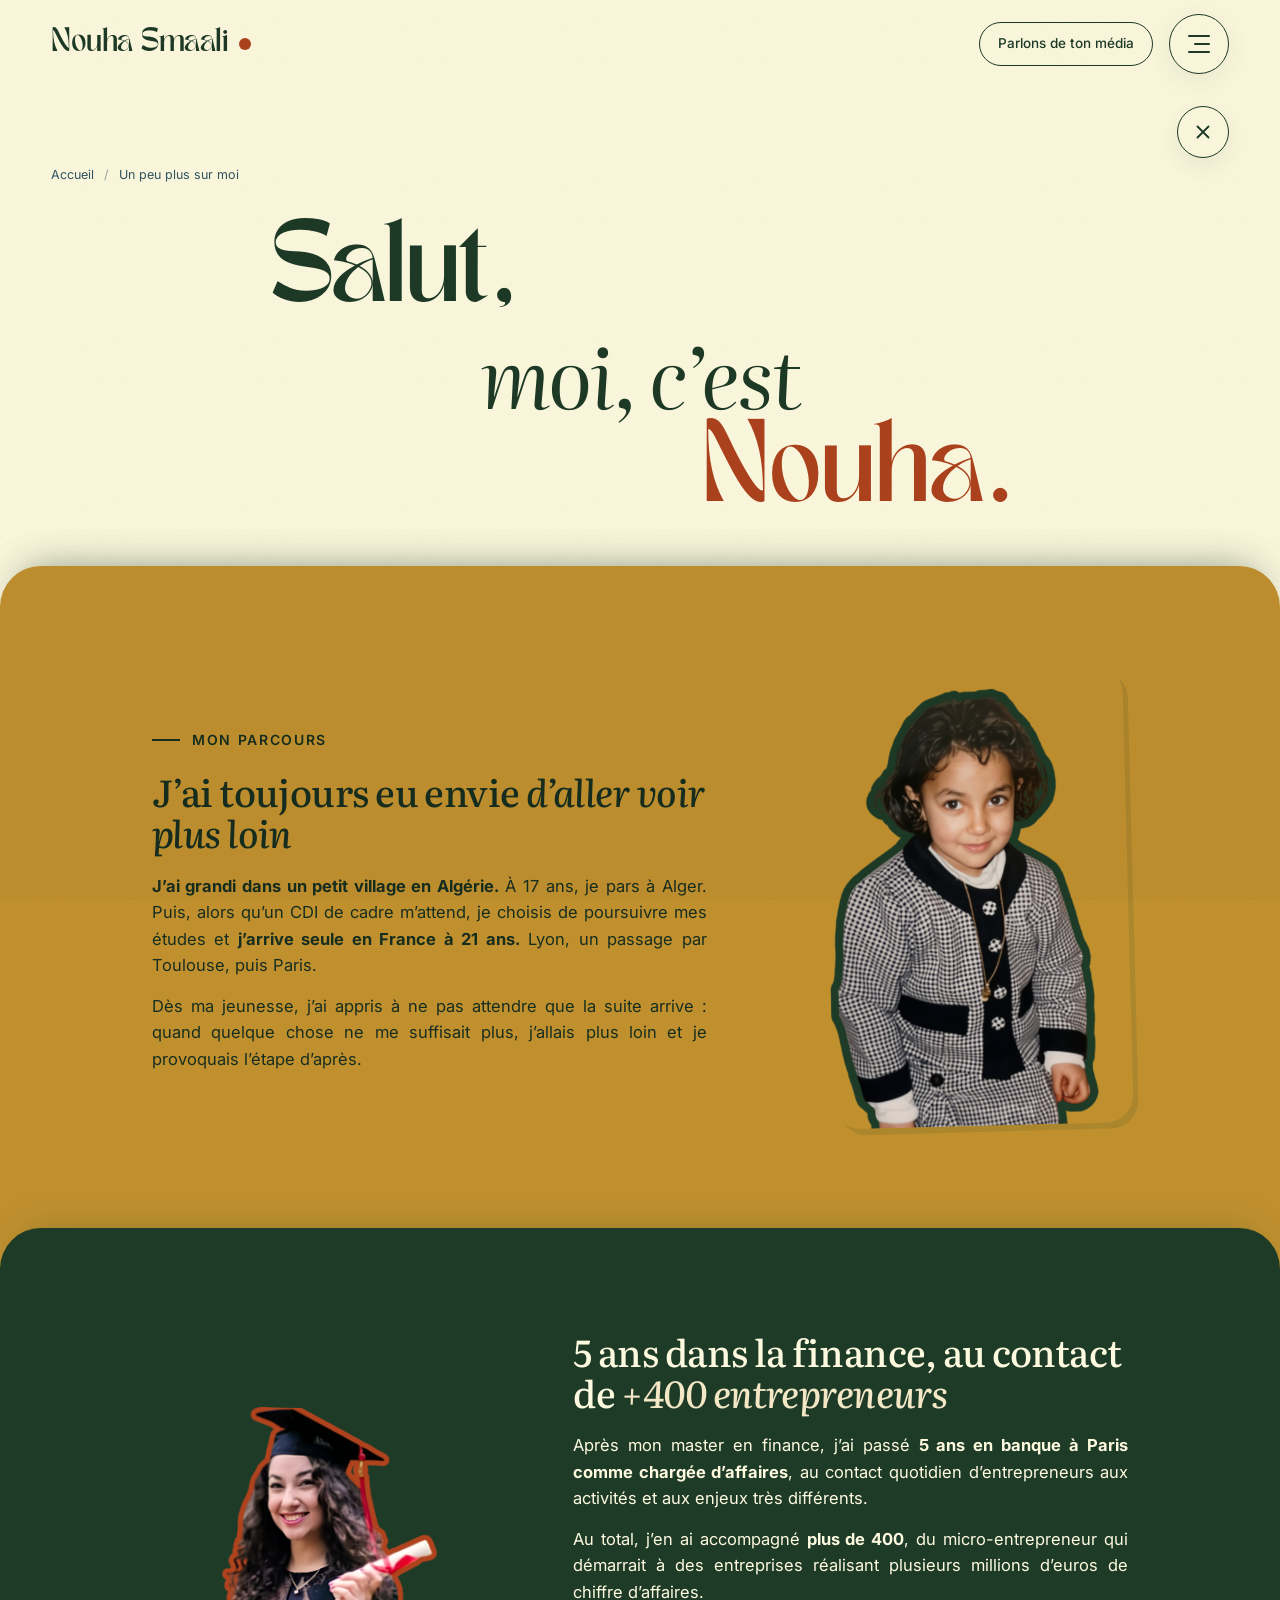
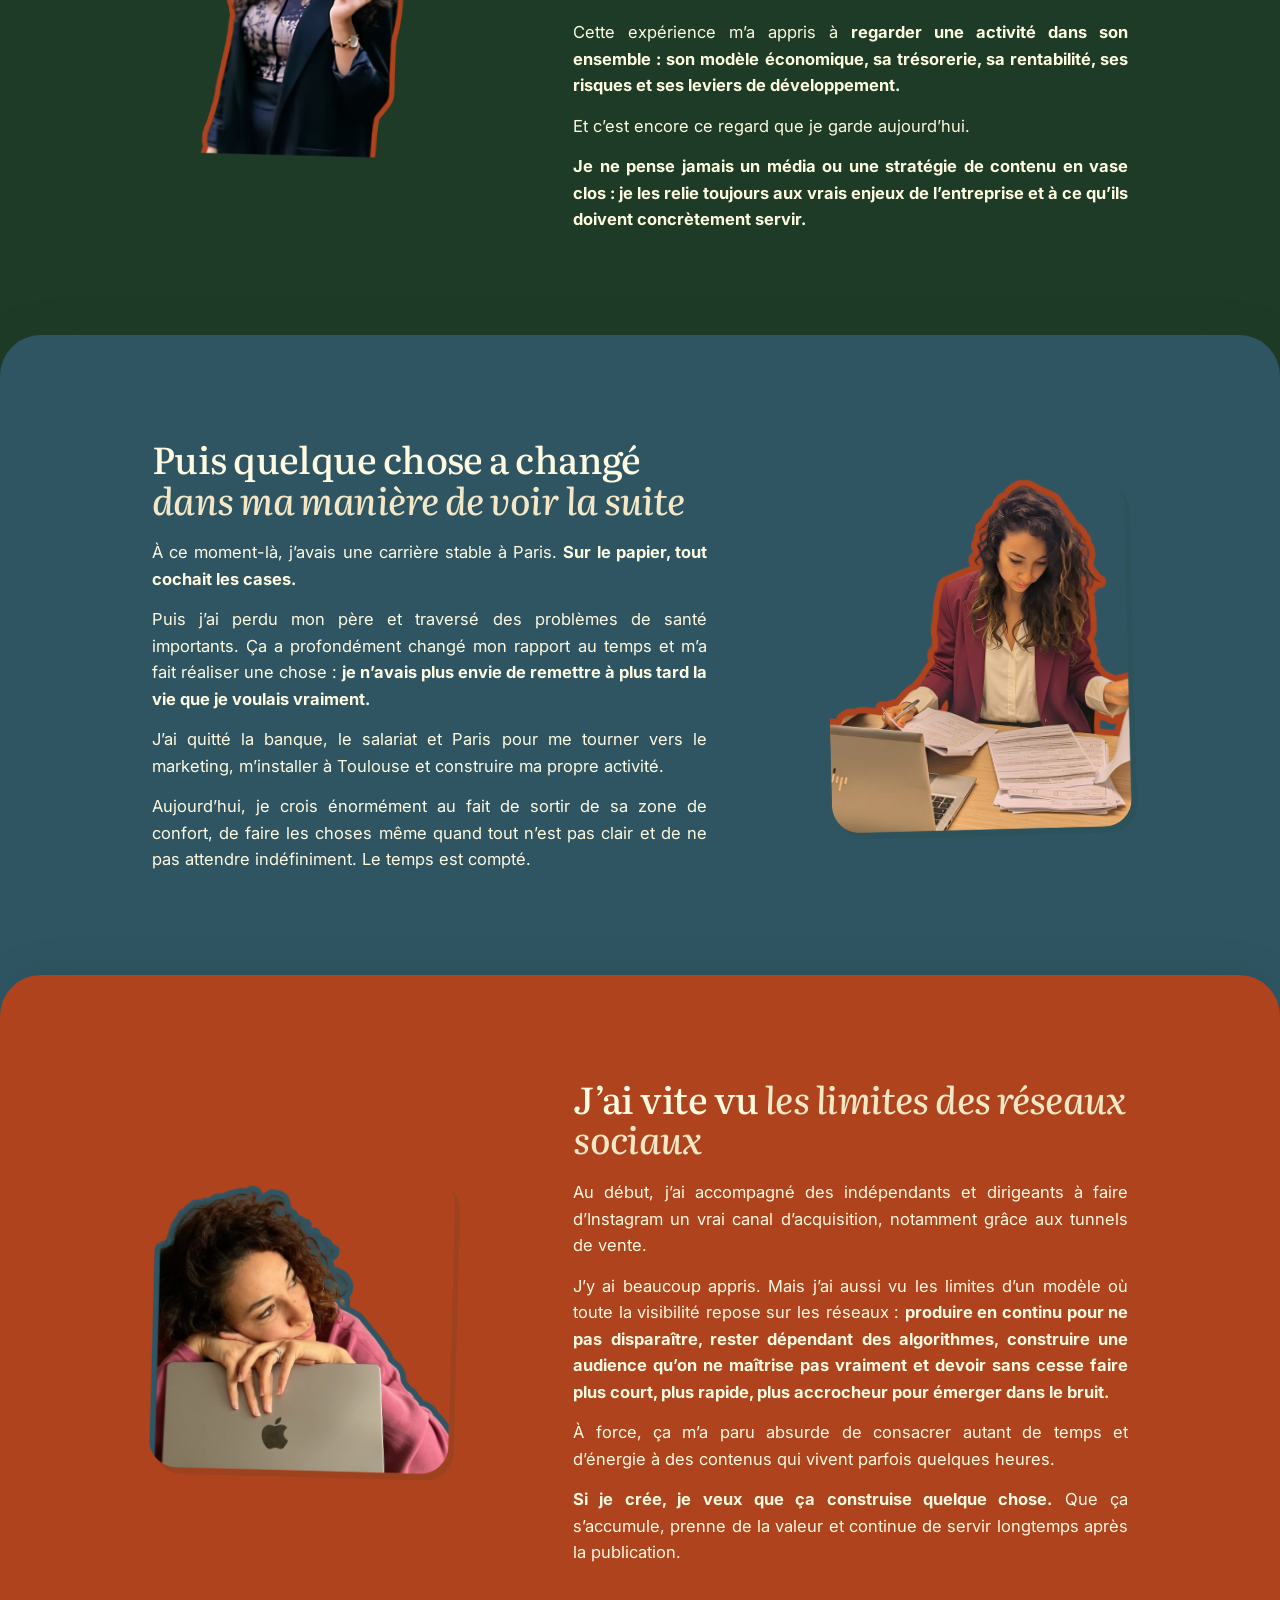
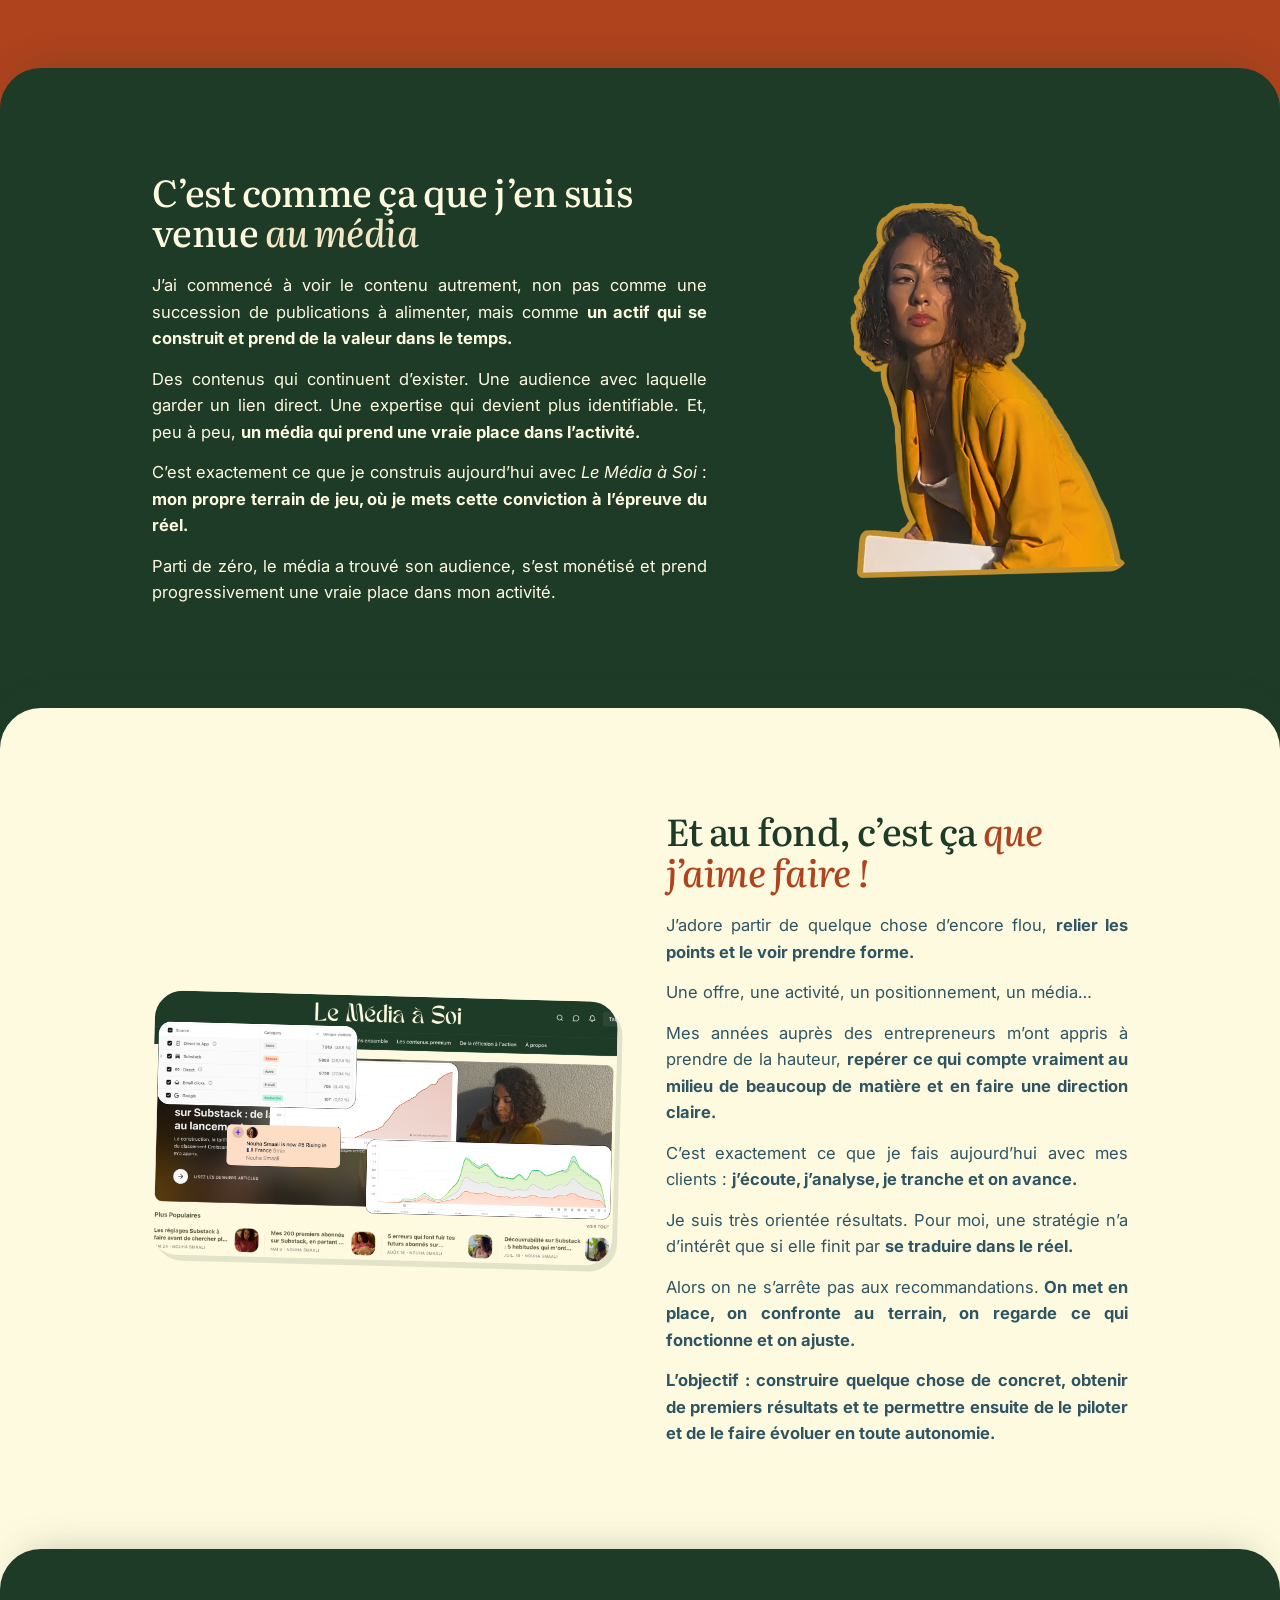
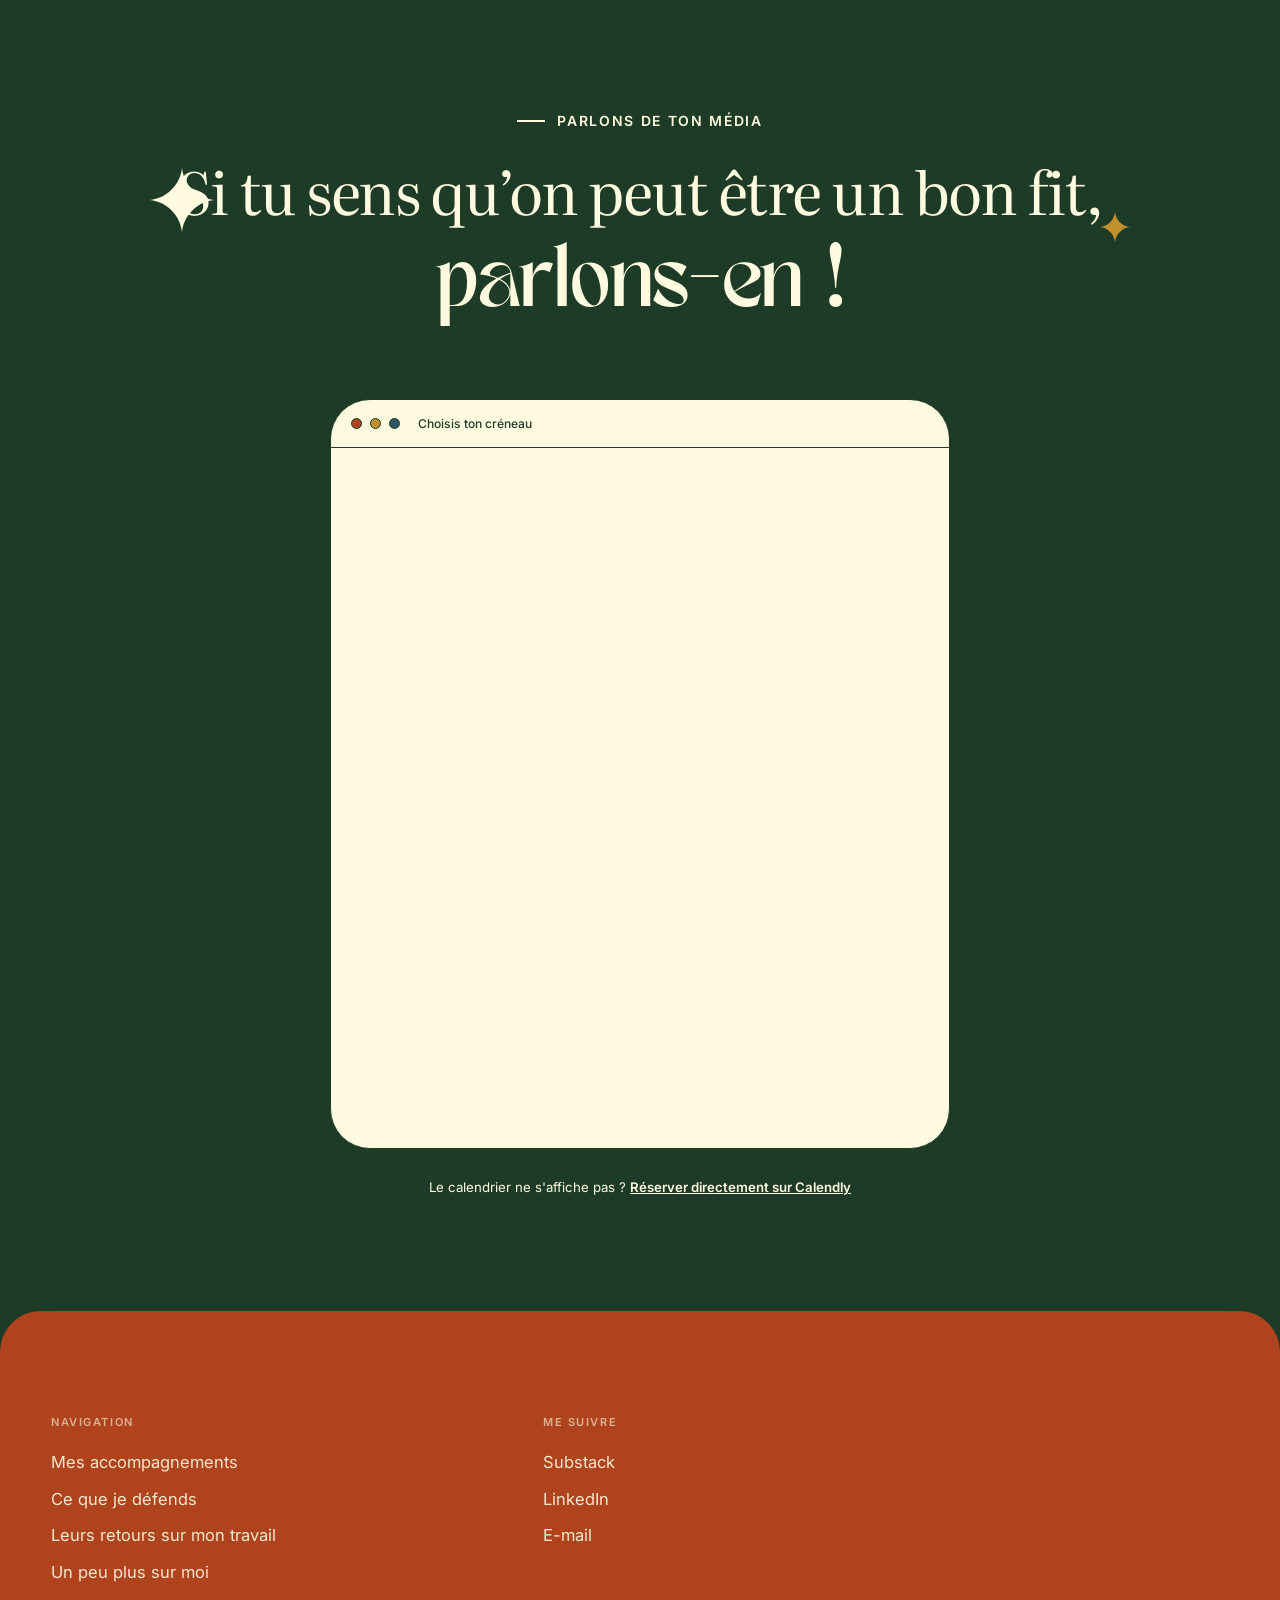
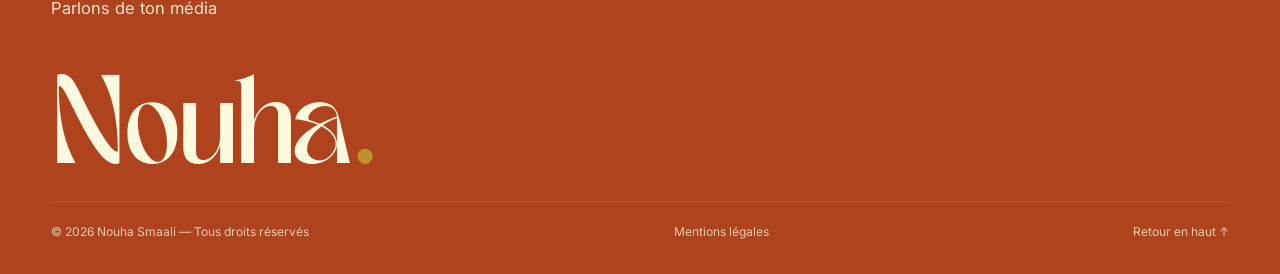
==== commit a7d86298: "local changes" ====
--- a/a-propos.html
+++ b/a-propos.html
@@ -66,7 +66,7 @@
         <ul class="socials socials--menu" aria-label="Réseaux">
           <li><a href="https://substack.com/@nouhasmaali" target="_blank" rel="noopener" aria-label="Substack"><svg viewBox="0 0 24 24" fill="currentColor" aria-hidden="true"><path d="M22.54 8.24H1.46V5.41h21.08v2.83zM1.46 10.81V24L12 18.11 22.54 24V10.81H1.46zM22.54 0H1.46v2.84h21.08V0z"/></svg></a></li>
           <li><a href="mailto:hello@nouhasmaali.com" aria-label="E-mail"><svg viewBox="0 0 24 24" fill="currentColor" aria-hidden="true"><path d="M2 6.6A2.6 2.6 0 0 1 4.6 4h14.8A2.6 2.6 0 0 1 22 6.6v.5l-10 6.3L2 7.1zM2 9.5v7.9A2.6 2.6 0 0 0 4.6 20h14.8a2.6 2.6 0 0 0 2.6-2.6V9.5l-10 6.3z"/></svg></a></li>
-          <li><a href="https://www.linkedin.com/in/nouhasmaali/" target="_blank" rel="noopener" aria-label="LinkedIn"><svg viewBox="0 0 24 24" fill="currentColor" aria-hidden="true"><path d="M20.45 20.45h-3.55v-5.57c0-1.33-.03-3.04-1.85-3.04-1.85 0-2.14 1.45-2.14 2.94v5.67H9.35V9h3.41v1.56h.05c.48-.9 1.64-1.85 3.37-1.85 3.6 0 4.27 2.37 4.27 5.46v6.28zM5.34 7.43a2.06 2.06 0 1 1 0-4.13 2.06 2.06 0 0 1 0 4.13zM7.12 20.45H3.56V9h3.56v11.45zM22.23 0H1.77C.79 0 0 .77 0 1.73v20.54C0 23.23.79 24 1.77 24h20.45c.98 0 1.78-.77 1.78-1.73V1.73C24 .77 23.2 0 22.22 0z"/></svg></a></li>
+          <li><a href="https://www.linkedin.com/in/nouha-smaali/" target="_blank" rel="noopener" aria-label="LinkedIn"><svg viewBox="0 0 24 24" fill="currentColor" aria-hidden="true"><path d="M20.45 20.45h-3.55v-5.57c0-1.33-.03-3.04-1.85-3.04-1.85 0-2.14 1.45-2.14 2.94v5.67H9.35V9h3.41v1.56h.05c.48-.9 1.64-1.85 3.37-1.85 3.6 0 4.27 2.37 4.27 5.46v6.28zM5.34 7.43a2.06 2.06 0 1 1 0-4.13 2.06 2.06 0 0 1 0 4.13zM7.12 20.45H3.56V9h3.56v11.45zM22.23 0H1.77C.79 0 0 .77 0 1.73v20.54C0 23.23.79 24 1.77 24h20.45c.98 0 1.78-.77 1.78-1.73V1.73C24 .77 23.2 0 22.22 0z"/></svg></a></li>
         </ul>
       </aside>
     </div>
@@ -84,22 +84,16 @@
           <div>
             <h1 class="section-title page-hero__title about-page-title" id="page-title" data-reveal>
               <span class="line about-page-title__line--1">Salut<span class="title-punctuation">,</span></span>
-              <span class="line line--2 about-page-title__line--2"><em>moi, c’est</em></span>
+              <span class="line line--2 about-page-title__line--2">moi, c’est</span>
               <span class="line hl about-page-title__line--3">Nouha<span class="title-punctuation">.</span></span>
             </h1>
           </div>
-          <div class="about-hero__photo about__photo" data-reveal style="--delay:.15s">
-            <svg class="doodle sun spin" viewBox="0 0 100 100" aria-hidden="true"><circle cx="50" cy="50" r="16"/><path pathLength="1" d="M50 6v16M50 78v16M6 50h16M78 50h16M19 19l11 11M70 70l11 11M81 19L70 30M30 70L19 81"/></svg>
-            <div class="about__frame"><img src="assets/img/poster-2.png" alt="Portrait de Nouha Smaali"></div>
-            <span class="about__label">Consultante en stratégie éditoriale &amp; média</span>
-            <span class="about__label about__label--secondary">Substack est mon terrain de jeu</span>
-          </div>
         </div>
       </div>
     </section>
 
     <!-- ============ Mon parcours ============ -->
-    <section class="section" aria-label="Mon histoire">
+    <section class="section story-sections" aria-label="Mon histoire">
       <div class="container story">
         <article class="story__block story__block--child" data-reveal>
           <div>
@@ -108,7 +102,7 @@
             <p><strong>J’ai grandi dans un petit village en Algérie.</strong> À 17 ans, je pars à Alger. Puis, alors qu’un CDI de cadre m’attend, je choisis de poursuivre mes études et <strong>j’arrive seule en France à 21 ans.</strong> Lyon, un passage par Toulouse, puis Paris.</p>
             <p>Dès ma jeunesse, j’ai appris à ne pas attendre que la suite arrive&nbsp;: quand quelque chose ne me suffisait plus, j’allais plus loin et je provoquais l’étape d’après.</p>
           </div>
-          <img class="story__child-photo" src="assets/img/child.png" alt="Nouha enfant" width="637" height="783" loading="lazy" decoding="async">
+          <img class="story__child-photo story__photo v-obj" src="assets/img/child_.png" alt="Nouha enfant" width="496" height="757" loading="lazy" decoding="async">
         </article>
 
         <article class="story__block story__block--finance" data-reveal>
@@ -120,7 +114,7 @@
             <p>Et c’est encore ce regard que je garde aujourd’hui.</p>
             <p><strong>Je ne pense jamais un média ou une stratégie de contenu en vase clos&nbsp;: je les relie toujours aux vrais enjeux de l’entreprise et à ce qu’ils doivent concrètement servir.</strong></p>
           </div>
-          <img class="story__finance-photo" src="assets/img/grad.png" alt="Nouha lors de sa remise de diplôme" width="637" height="783" loading="lazy" decoding="async">
+          <img class="story__finance-photo story__photo v-obj" src="assets/img/grad_.png" alt="Nouha lors de sa remise de diplôme" width="624" height="723" loading="lazy" decoding="async">
         </article>
 
         <article class="story__block story__block--change" data-reveal>
@@ -131,10 +125,10 @@
             <p>J’ai quitté la banque, le salariat et Paris pour me tourner vers le marketing, m’installer à Toulouse et construire ma propre activité.</p>
             <p>Aujourd’hui, je crois énormément au fait de sortir de sa zone de confort, de faire les choses même quand tout n’est pas clair et de ne pas attendre indéfiniment. Le temps est compté.</p>
           </div>
-          <img class="story__change-photo" src="assets/img/societ_gen.png" alt="Nouha au travail dans la finance" width="637" height="783" loading="lazy" decoding="async">
-        </article>
-
-        <article class="story__block story__block--photo-left" data-reveal>
+          <img class="story__change-photo story__photo v-obj" src="assets/img/societ_gen_.png" alt="Nouha au travail dans la finance" width="637" height="783" loading="lazy" decoding="async">
+        </article>
+
+        <article class="story__block story__block--photo-left story__block--social" data-reveal>
           <div class="story__photo-copy">
             <h2>J’ai vite vu <em>les limites des réseaux sociaux</em></h2>
             <p>Au début, j’ai accompagné des indépendants et dirigeants à faire d’Instagram un vrai canal d’acquisition, notamment grâce aux tunnels de vente.</p>
@@ -142,7 +136,7 @@
             <p>À force, ça m’a paru absurde de consacrer autant de temps et d’énergie à des contenus qui vivent parfois quelques heures.</p>
             <p><strong>Si je crée, je veux que ça construise quelque chose.</strong> Que ça s’accumule, prenne de la valeur et continue de servir longtemps après la publication.</p>
           </div>
-          <img class="story__left-photo" src="assets/img/stress.png" alt="Nouha devant son ordinateur" width="637" height="786" loading="lazy" decoding="async">
+          <img class="story__left-photo story__photo v-obj" src="assets/img/stress_.png" alt="Nouha devant son ordinateur" width="637" height="632" loading="lazy" decoding="async">
         </article>
 
         <article class="story__block story__block--photo-right" data-reveal>
@@ -153,7 +147,7 @@
             <p>C’est exactement ce que je construis aujourd’hui avec <em>Le Média à Soi</em>&nbsp;: <strong>mon propre terrain de jeu, où je mets cette conviction à l’épreuve du réel.</strong></p>
             <p>Parti de zéro, le média a trouvé son audience, s’est monétisé et prend progressivement une vraie place dans mon activité.</p>
           </div>
-          <img class="story__right-photo" src="assets/img/golden_h.png" alt="Portrait de Nouha" width="637" height="783" loading="lazy" decoding="async">
+          <img class="story__right-photo story__photo v-obj" src="assets/img/golden_h_.png" alt="Portrait de Nouha" width="589" height="736" loading="lazy" decoding="async">
         </article>
 
         <article class="story__block story__block--photo-left story__block--work" data-reveal>
@@ -167,7 +161,7 @@
             <p>Alors on ne s’arrête pas aux recommandations. <strong>On met en place, on confronte au terrain, on regarde ce qui fonctionne et on ajuste.</strong></p>
             <p><strong>L’objectif&nbsp;: construire quelque chose de concret, obtenir de premiers résultats et te permettre ensuite de le piloter et de le faire évoluer en toute autonomie.</strong></p>
           </div>
-          <img class="story__left-photo" src="assets/img/work.png" alt="Le Média à Soi et ses résultats sur Substack" width="1536" height="877" loading="lazy" decoding="async">
+          <img class="story__left-photo story__photo v-obj" src="assets/img/work.png" alt="Le Média à Soi et ses résultats sur Substack" width="1536" height="877" loading="lazy" decoding="async">
         </article>
       </div>
     </section>
@@ -216,7 +210,7 @@
           <h2>Me suivre</h2>
           <ul>
             <li><a href="https://substack.com/@nouhasmaali" target="_blank" rel="noopener">Substack</a></li>
-            <li><a href="https://www.linkedin.com/in/nouhasmaali/" target="_blank" rel="noopener">LinkedIn</a></li>
+            <li><a href="https://www.linkedin.com/in/nouha-smaali/" target="_blank" rel="noopener">LinkedIn</a></li>
             <li><a href="mailto:hello@nouhasmaali.com">E-mail</a></li>
           </ul>
         </div>
--- a/assets/css/style.css
+++ b/assets/css/style.css
@@ -2292,13 +2292,63 @@
 .next-offer:hover .offer__arrow svg { transform: translate(4px, -4px) rotate(-45deg); }
 
 /* À propos */
+.story-sections { padding-block: 0; }
 .story {
   display: grid;
   grid-template-columns: repeat(12, minmax(0, 1fr));
   gap: clamp(16px, 2.4vw, 32px);
-  row-gap: clamp(48px, 7vw, 100px);
-}
-.story__block { grid-column: 2 / span 6; }
+  row-gap: 0;
+}
+.story__block {
+  --story-bg: var(--cream);
+  --story-ink: var(--forest);
+  --story-body: var(--slate);
+  --story-accent: var(--terracotta);
+  grid-column: 2 / span 6;
+  position: relative;
+  isolation: isolate;
+  padding-block: clamp(64px, 8vw, 120px);
+  padding-bottom: calc(clamp(64px, 8vw, 120px) + var(--sheet-r));
+  color: var(--story-ink);
+}
+.story__block + .story__block { margin-top: calc(-1 * var(--sheet-r)); }
+.story__block::before {
+  content: "";
+  position: absolute;
+  z-index: -1;
+  inset-block: 0;
+  left: 50%;
+  width: 100vw;
+  transform: translateX(-50%);
+  background: var(--story-bg);
+  border-radius: var(--sheet-r) var(--sheet-r) 0 0;
+  box-shadow: 0 -18px 40px -26px rgba(30, 59, 39, 0.35);
+}
+.story__block--child {
+  --story-bg: var(--ochre);
+  --story-ink: #172e1f;
+  --story-body: var(--story-ink);
+  --story-accent: var(--story-ink);
+}
+.story__block--finance,
+.story__block--photo-right {
+  --story-bg: var(--forest);
+  --story-ink: var(--cream);
+  --story-body: var(--cream);
+  --story-accent: var(--butter);
+}
+.story__block--change {
+  --story-bg: var(--slate);
+  --story-ink: var(--cream);
+  --story-body: var(--cream);
+  --story-accent: var(--butter);
+}
+.story__block--social {
+  --story-bg: var(--terracotta);
+  --story-ink: var(--cream);
+  --story-body: var(--cream);
+  --story-accent: var(--butter);
+}
 .story__block:nth-child(even) { grid-column: 6 / span 6; }
 .story__block--child,
 .story__block--change,
@@ -2333,6 +2383,11 @@
 .story__finance-photo,
 .story__left-photo { grid-column: 1; grid-row: 1; justify-self: start; }
 .story__right-photo { grid-column: 2; grid-row: 1; }
+.story__photo {
+  --r: -1.5deg;
+  box-shadow: 5px 6px 0 rgba(30, 59, 39, 0.12);
+}
+.story__block:nth-child(even) .story__photo { --r: 1.5deg; }
 .story__block h2 {
   font-family: var(--font-editorial);
   font-weight: 500;
@@ -2341,8 +2396,8 @@
   letter-spacing: -0.015em;
   margin-bottom: 20px;
 }
-.story__block h2 em { color: var(--accent); }
-.story__block p { color: var(--ink-2); }
+.story__block h2 em { color: var(--story-accent); }
+.story__block p { color: var(--story-body); }
 .story__block p + p { margin-top: 14px; }
 .story__quote {
   grid-column: 1 / -1;
@@ -2364,7 +2419,7 @@
 
 .about-hero__grid {
   display: grid;
-  grid-template-columns: minmax(0, 1.25fr) minmax(0, 1fr);
+  grid-template-columns: minmax(0, 1fr);
   gap: clamp(32px, 6vw, 96px);
   align-items: center;
 }
@@ -2372,12 +2427,20 @@
 @media (min-width: 901px) {
   .about-hero__photo { margin-right: clamp(0px, 2vw, 24px); }
 }
-.about-hero__grid .page-hero__title { font-size: calc(clamp(3.2rem, 8vw, 8.5rem) * 0.92); line-height: 1.15; }
+.about-hero__grid .page-hero__title { font-size: clamp(2.4rem, 6.4vw, 6.4rem); line-height: 1; }
 .about-hero__grid .page-hero__title .line--2 { padding-left: 0; }
-.about-page-title { display: flex; flex-direction: column; align-items: flex-start; }
+.about-page-title { display: flex; flex-direction: column; align-items: flex-start; gap: 0.22em; width: min(100%, 9em); margin-inline: auto; }
+.about-page-title > .line {
+  /* Trim each font's built-in leading so the visible gaps match. */
+  text-box-trim: trim-both;
+  text-box-edge: cap alphabetic;
+}
+@supports (text-box-trim: trim-both) {
+  .about-page-title { gap: 0.4em; }
+}
 .about-page-title__line--1 { margin-left: 0; }
-.about-page-title__line--2 { margin-left: clamp(2rem, 10vw, 9rem); font-size: 1em; line-height: 1; }
-.about-page-title__line--3 { margin-top: clamp(0.45rem, 1.2vw, 0.9rem); margin-left: clamp(5rem, 22vw, 20rem); line-height: 1.5; }
+.about-page-title__line--2 { align-self: center; margin-left: 0; font-family: var(--font-editorial); font-style: italic; font-weight: 400; letter-spacing: -0.03em; font-size: 1em; line-height: 1; }
+.about-page-title__line--3 { align-self: flex-end; margin-top: 0; margin-left: 0; line-height: 1; }
 .title-punctuation { margin-left: 0.08em; }
 
 /* ==========================================================================
@@ -2448,7 +2511,7 @@
   .facts { grid-template-columns: 1fr; }
   .fact { border-right: 0; border-bottom: 1.5px solid var(--ink); }
   .fact:last-child { border-bottom: 0; }
-  .story { display: flex; flex-direction: column; }
+  .story { display: flex; flex-direction: column; gap: 0; }
   .story__block--child,
   .story__block--change,
   .story__block.story__block--finance,
@@ -2515,6 +2578,7 @@
 
 @media (prefers-reduced-motion: reduce) {
   html { scroll-behavior: auto; }
+  .story__photo:hover { transform: rotate(var(--r)); }
   *, *::before, *::after {
     animation-duration: 0.001ms !important;
     animation-iteration-count: 1 !important;
@@ -2648,6 +2712,8 @@
 }
 .benefits-lead__text { min-width: 0; max-width: 38ch; text-align: justify; }
 .benefits-lead--parenthetical .booking__paren { font-size: 3rem; }
+.benefits-lead--wide { max-width: calc(70ch + 4rem + clamp(20px, 4vw, 48px)); }
+.benefits-lead--wide .benefits-lead__text { max-width: 70ch; }
 .benefits {
   display: grid;
   grid-template-columns: repeat(2, minmax(0, 1fr));
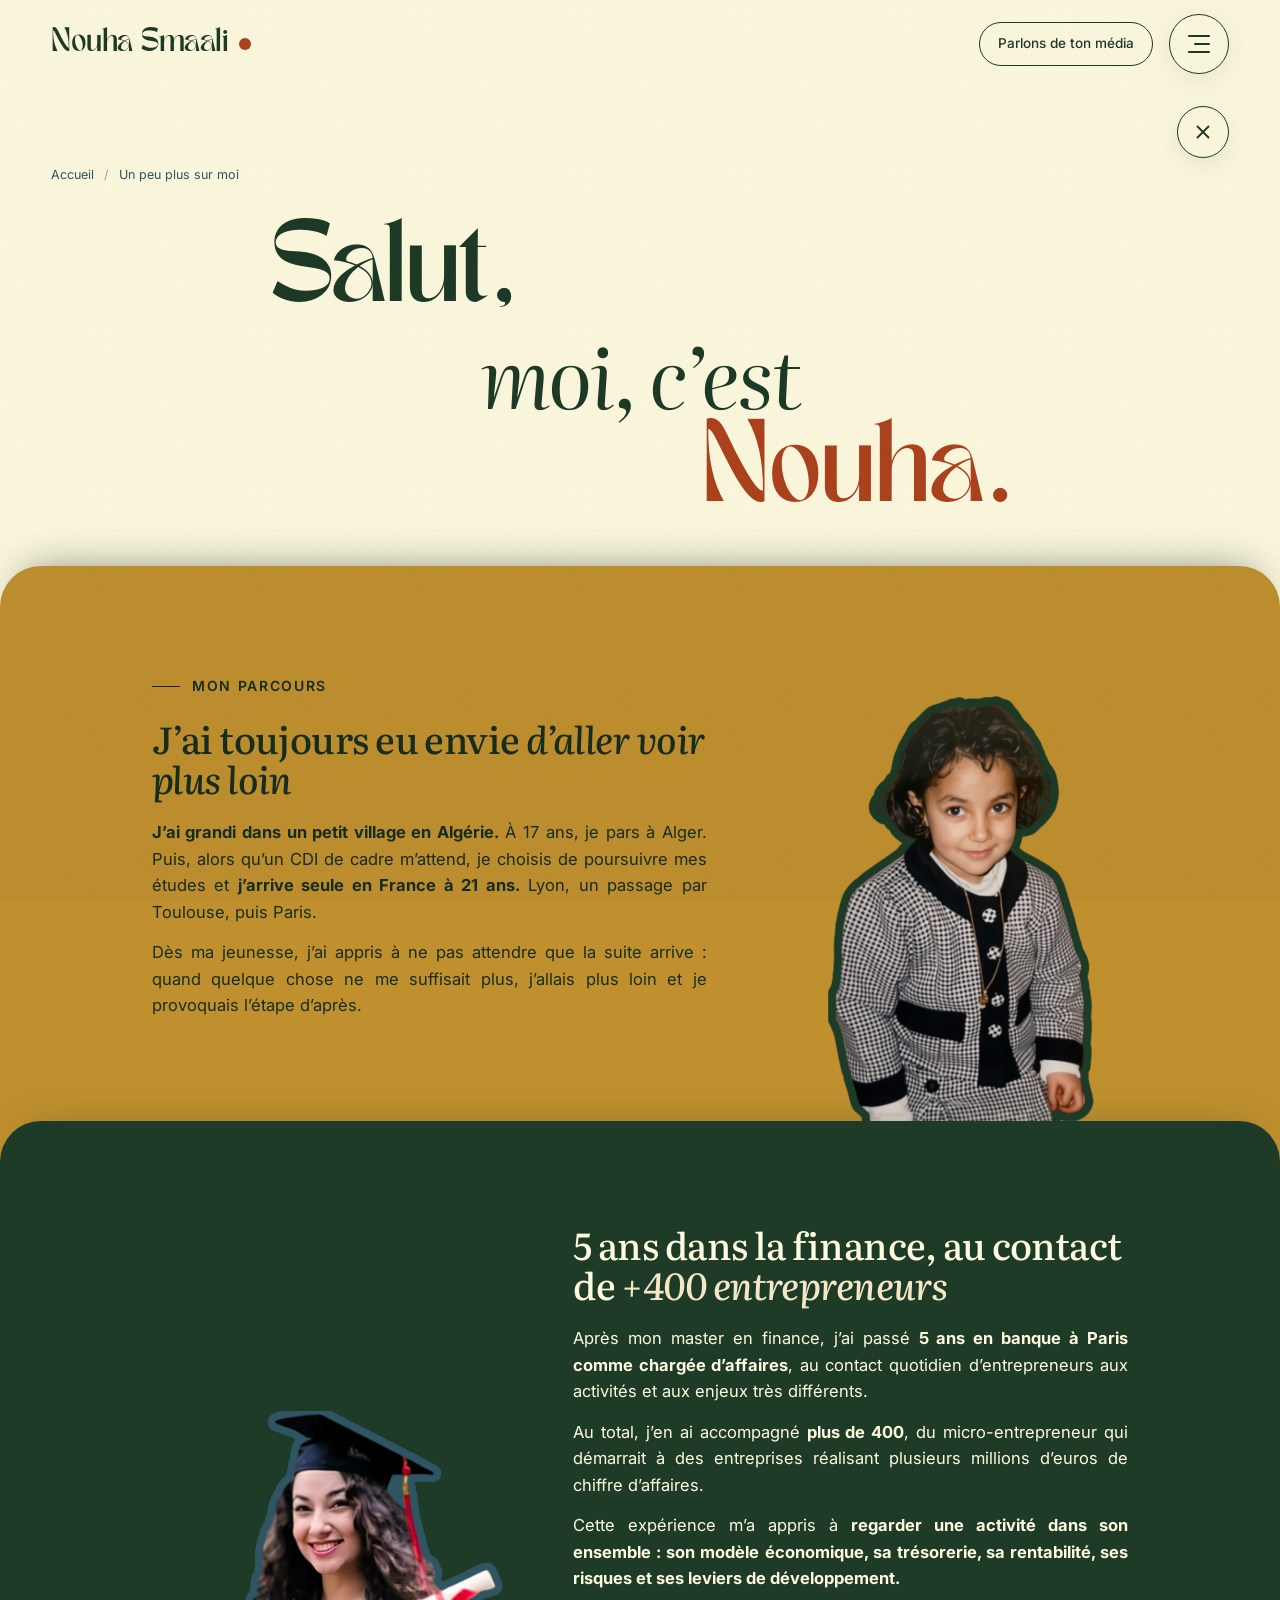
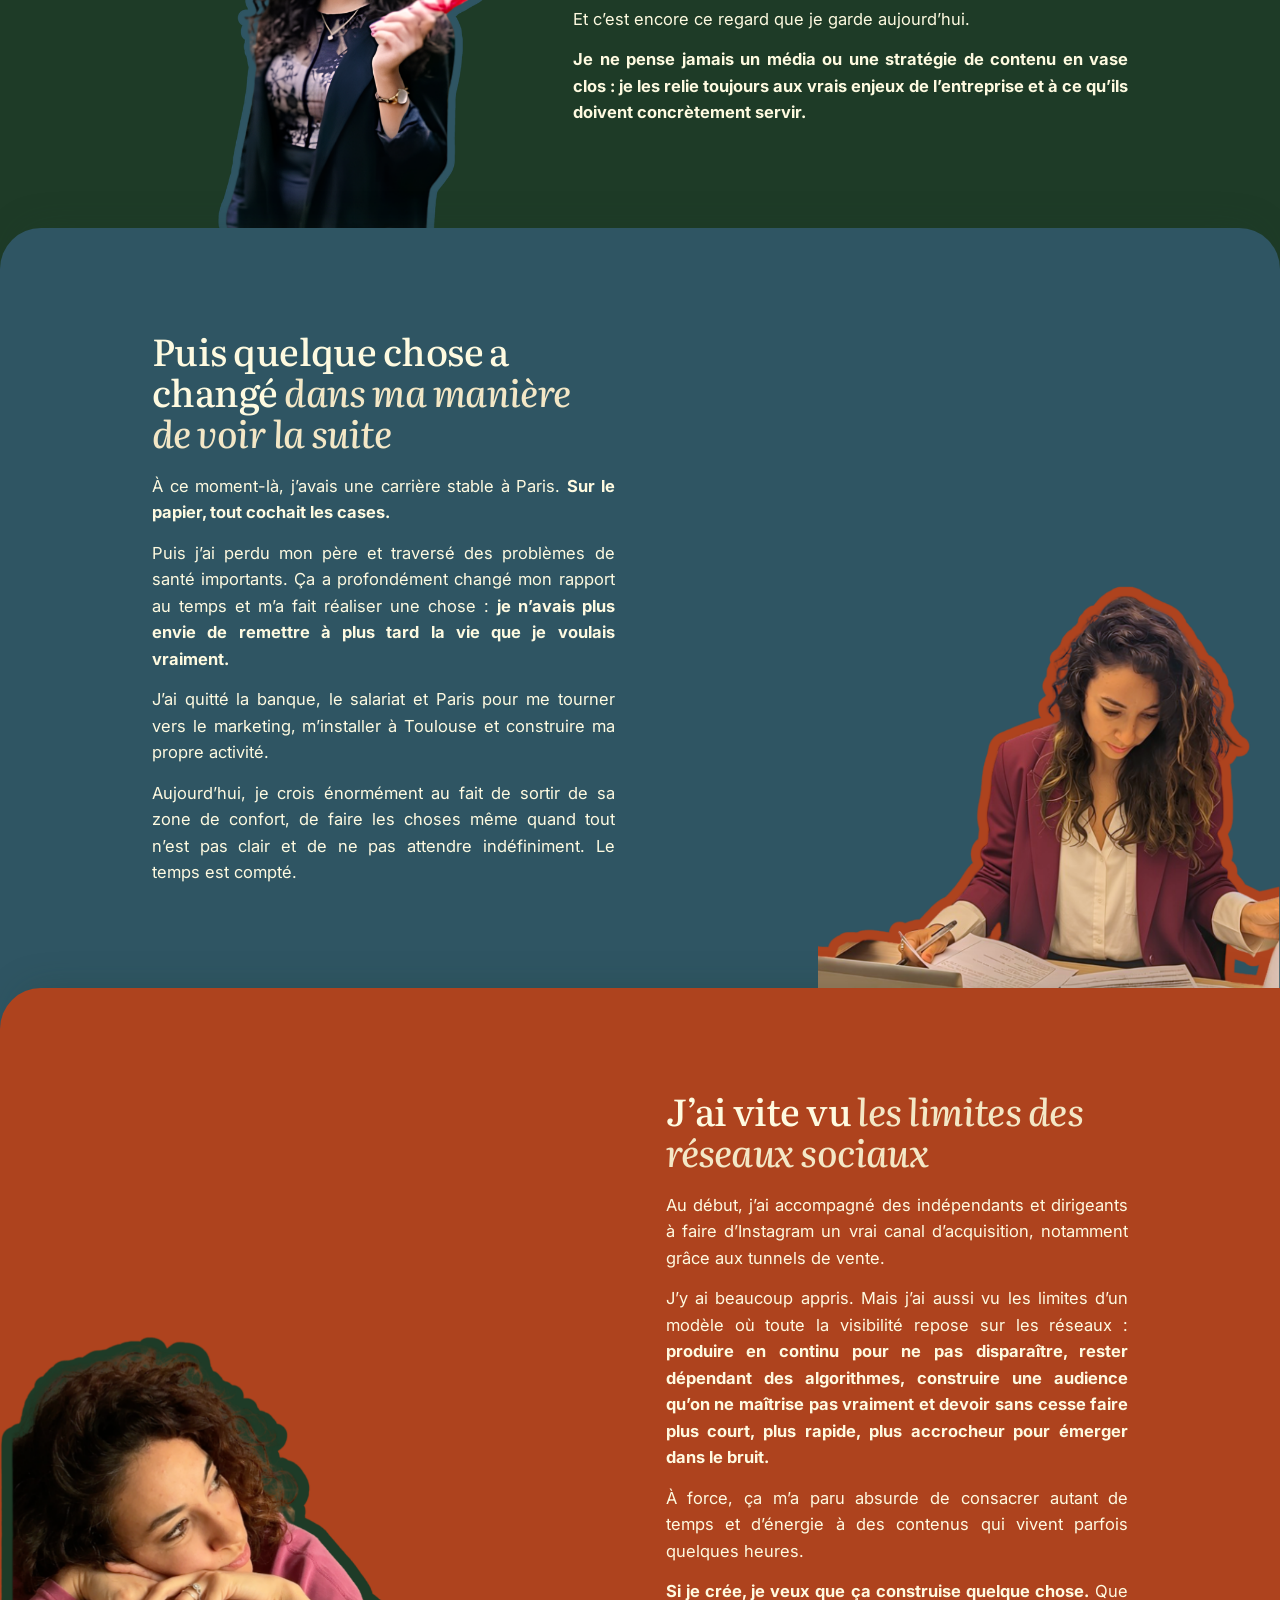
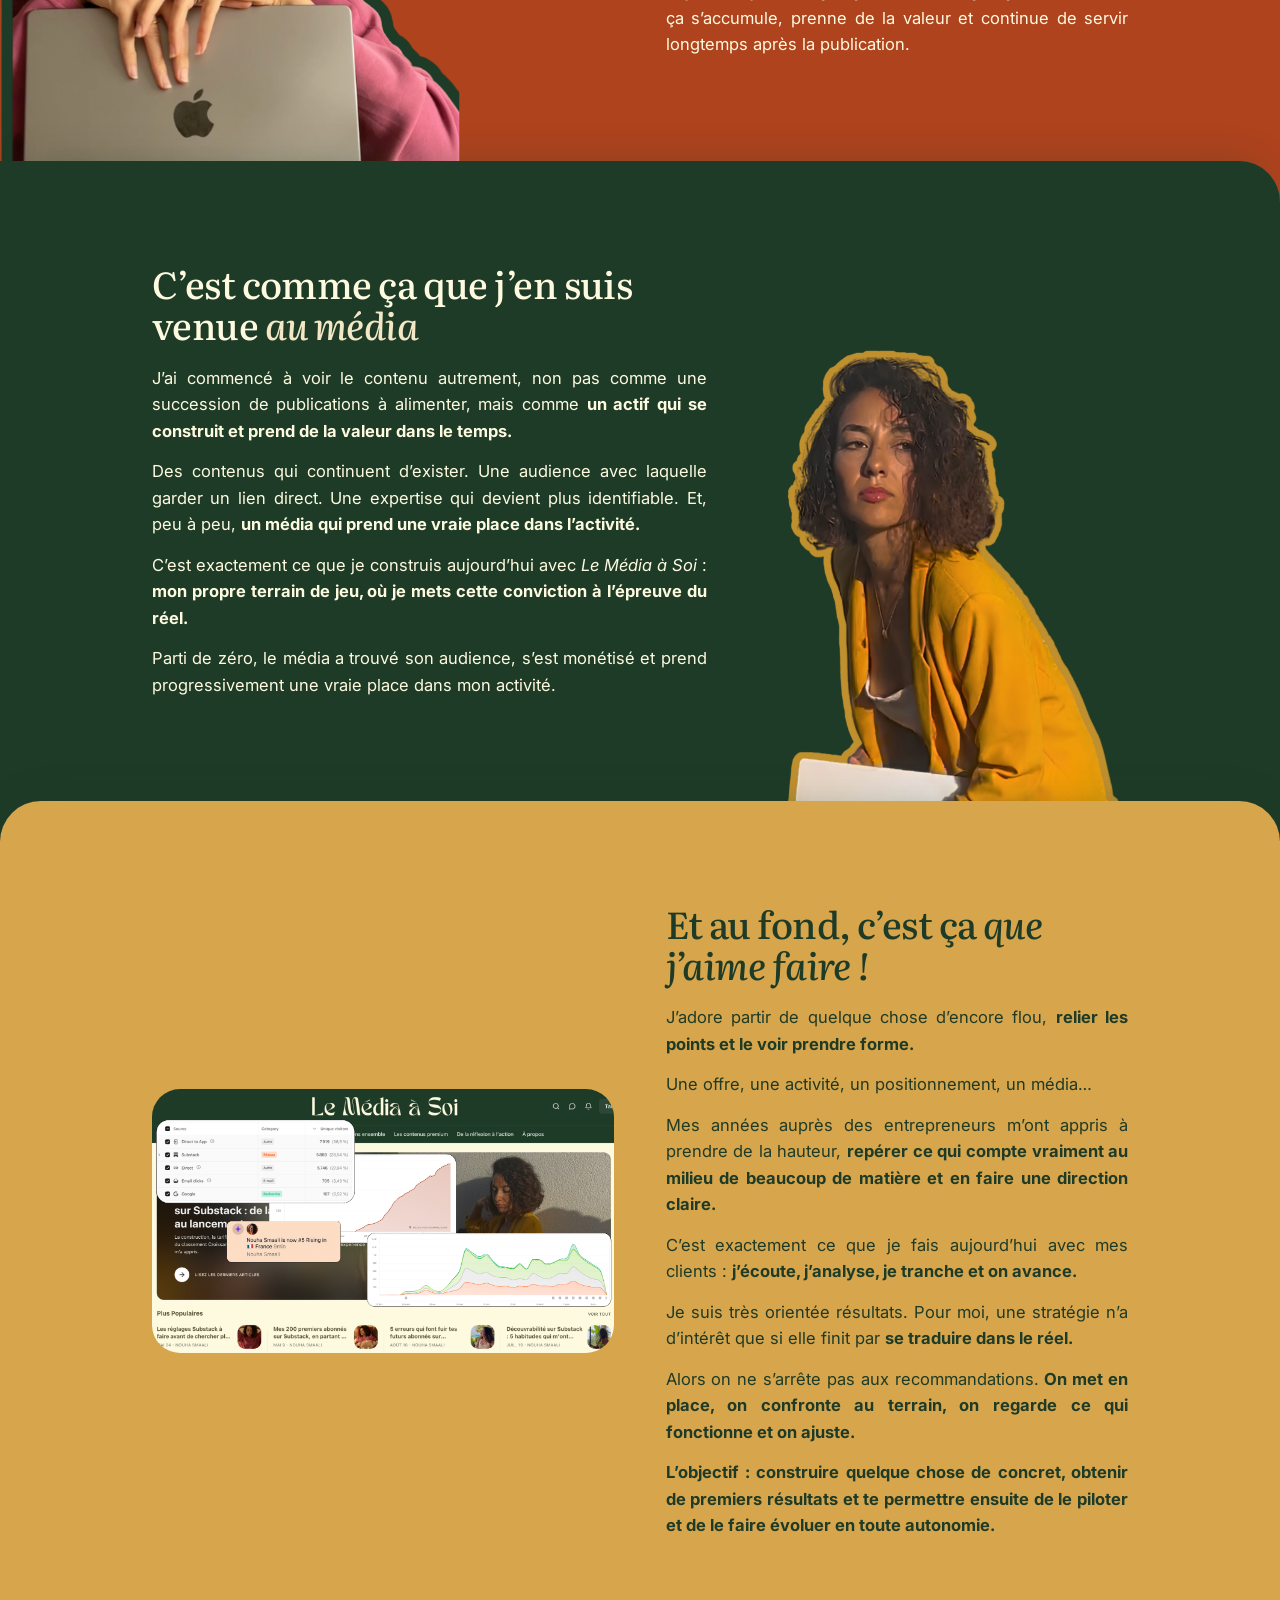
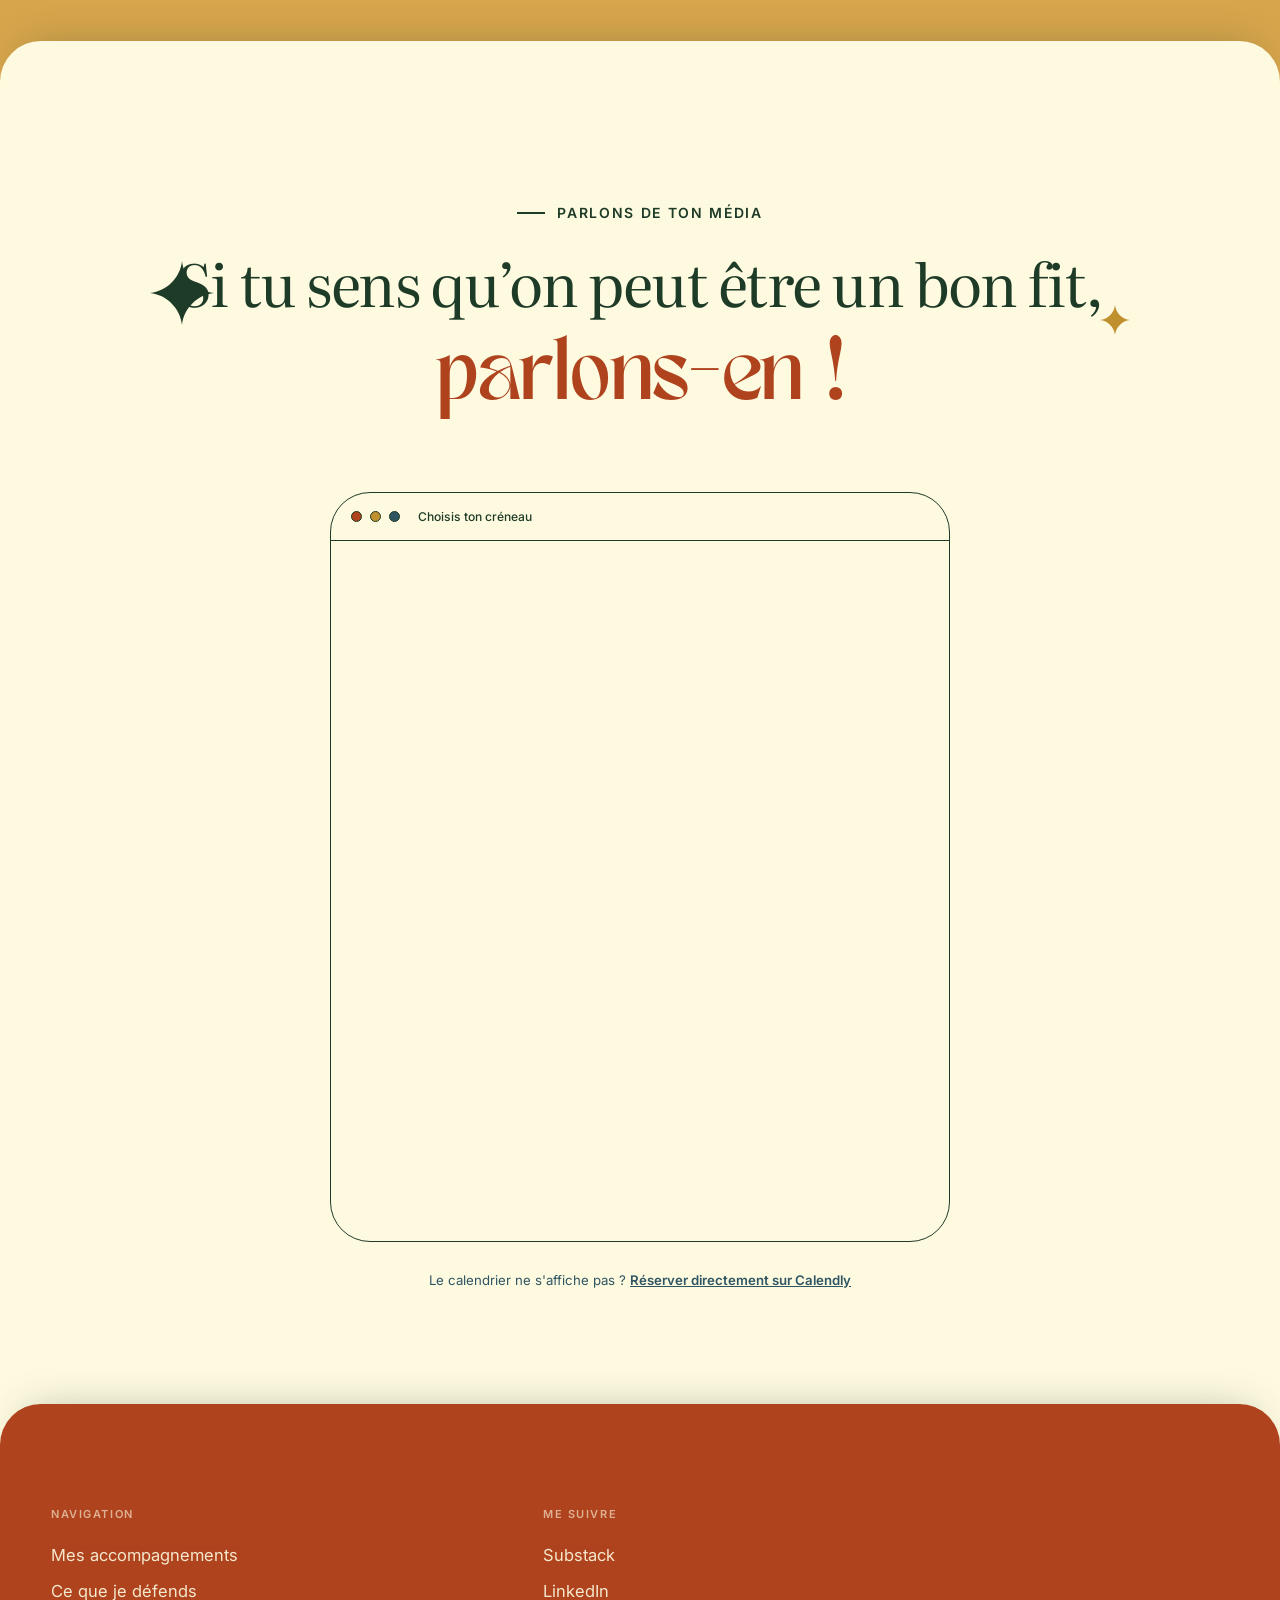
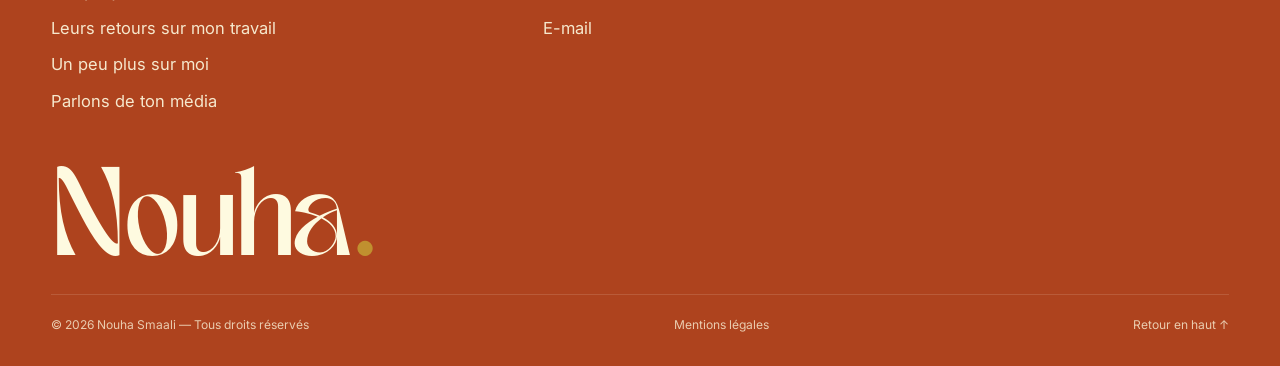
==== commit f4e66d63: "local changes" ====
--- a/a-propos.html
+++ b/a-propos.html
@@ -102,7 +102,7 @@
             <p><strong>J’ai grandi dans un petit village en Algérie.</strong> À 17 ans, je pars à Alger. Puis, alors qu’un CDI de cadre m’attend, je choisis de poursuivre mes études et <strong>j’arrive seule en France à 21 ans.</strong> Lyon, un passage par Toulouse, puis Paris.</p>
             <p>Dès ma jeunesse, j’ai appris à ne pas attendre que la suite arrive&nbsp;: quand quelque chose ne me suffisait plus, j’allais plus loin et je provoquais l’étape d’après.</p>
           </div>
-          <img class="story__child-photo story__photo v-obj" src="assets/img/child_.png" alt="Nouha enfant" width="496" height="757" loading="lazy" decoding="async">
+          <img class="story__child-photo" src="assets/img/child.png" alt="Nouha enfant" width="496" height="757" loading="lazy" decoding="async">
         </article>
 
         <article class="story__block story__block--finance" data-reveal>
@@ -114,7 +114,7 @@
             <p>Et c’est encore ce regard que je garde aujourd’hui.</p>
             <p><strong>Je ne pense jamais un média ou une stratégie de contenu en vase clos&nbsp;: je les relie toujours aux vrais enjeux de l’entreprise et à ce qu’ils doivent concrètement servir.</strong></p>
           </div>
-          <img class="story__finance-photo story__photo v-obj" src="assets/img/grad_.png" alt="Nouha lors de sa remise de diplôme" width="624" height="723" loading="lazy" decoding="async">
+          <img class="story__finance-photo" src="assets/img/grad.png" alt="Nouha lors de sa remise de diplôme" width="624" height="723" loading="lazy" decoding="async">
         </article>
 
         <article class="story__block story__block--change" data-reveal>
@@ -125,7 +125,7 @@
             <p>J’ai quitté la banque, le salariat et Paris pour me tourner vers le marketing, m’installer à Toulouse et construire ma propre activité.</p>
             <p>Aujourd’hui, je crois énormément au fait de sortir de sa zone de confort, de faire les choses même quand tout n’est pas clair et de ne pas attendre indéfiniment. Le temps est compté.</p>
           </div>
-          <img class="story__change-photo story__photo v-obj" src="assets/img/societ_gen_.png" alt="Nouha au travail dans la finance" width="637" height="783" loading="lazy" decoding="async">
+          <img class="story__change-photo" src="assets/img/societ_gen.png" alt="Nouha au travail dans la finance" width="637" height="572" loading="lazy" decoding="async">
         </article>
 
         <article class="story__block story__block--photo-left story__block--social" data-reveal>
@@ -136,7 +136,7 @@
             <p>À force, ça m’a paru absurde de consacrer autant de temps et d’énergie à des contenus qui vivent parfois quelques heures.</p>
             <p><strong>Si je crée, je veux que ça construise quelque chose.</strong> Que ça s’accumule, prenne de la valeur et continue de servir longtemps après la publication.</p>
           </div>
-          <img class="story__left-photo story__photo v-obj" src="assets/img/stress_.png" alt="Nouha devant son ordinateur" width="637" height="632" loading="lazy" decoding="async">
+          <img class="story__left-photo" src="assets/img/stress.png" alt="Nouha devant son ordinateur" width="637" height="632" loading="lazy" decoding="async">
         </article>
 
         <article class="story__block story__block--photo-right" data-reveal>
@@ -147,7 +147,7 @@
             <p>C’est exactement ce que je construis aujourd’hui avec <em>Le Média à Soi</em>&nbsp;: <strong>mon propre terrain de jeu, où je mets cette conviction à l’épreuve du réel.</strong></p>
             <p>Parti de zéro, le média a trouvé son audience, s’est monétisé et prend progressivement une vraie place dans mon activité.</p>
           </div>
-          <img class="story__right-photo story__photo v-obj" src="assets/img/golden_h_.png" alt="Portrait de Nouha" width="589" height="736" loading="lazy" decoding="async">
+          <img class="story__right-photo" src="assets/img/golden_h.png" alt="Portrait de Nouha" width="637" height="783" loading="lazy" decoding="async">
         </article>
 
         <article class="story__block story__block--photo-left story__block--work" data-reveal>
@@ -161,13 +161,13 @@
             <p>Alors on ne s’arrête pas aux recommandations. <strong>On met en place, on confronte au terrain, on regarde ce qui fonctionne et on ajuste.</strong></p>
             <p><strong>L’objectif&nbsp;: construire quelque chose de concret, obtenir de premiers résultats et te permettre ensuite de le piloter et de le faire évoluer en toute autonomie.</strong></p>
           </div>
-          <img class="story__left-photo story__photo v-obj" src="assets/img/work.png" alt="Le Média à Soi et ses résultats sur Substack" width="1536" height="877" loading="lazy" decoding="async">
+          <img class="story__left-photo" src="assets/img/work.png" alt="Le Média à Soi et ses résultats sur Substack" width="1536" height="877" loading="lazy" decoding="async">
         </article>
       </div>
     </section>
 
     <!-- ============ Rendez-vous (Calendly intégré) ============ -->
-    <section class="section booking" id="rendez-vous" aria-labelledby="booking-title">
+    <section class="section booking booking--light" id="rendez-vous" aria-labelledby="booking-title">
       <div class="container">
         <div class="booking__head" data-reveal>
           <svg class="doodle star-a float" viewBox="0 0 24 24" aria-hidden="true"><path d="M12 0c.6 6.2 5.8 11.4 12 12-6.2.6-11.4 5.8-12 12-.6-6.2-5.8-11.4-12-12C6.2 11.4 11.4 6.2 12 0z"/></svg>
--- a/assets/css/style.css
+++ b/assets/css/style.css
@@ -1432,12 +1432,14 @@
 .reader-comment__title {
   font-family: var(--font-editorial);
   font-size: clamp(1.1rem, 0.5vw + 0.8rem, 1.3rem);
-  font-weight: 600;
+  font-weight: 700;
   line-height: 1.35;
   margin-bottom: 16px;
 }
-.reader-comment__title em { font-weight: 400; }
+.reader-comment__title em { font-weight: inherit; }
 .reader-comment__quote {
+  border-inline-start: 2px solid rgba(30, 59, 39, 0.3);
+  padding-inline-start: clamp(14px, 1.5vw, 20px);
   font-size: 0.98rem;
   line-height: 1.6;
 }
@@ -1981,6 +1983,10 @@
 .slots__dots i { width: 14px; height: 14px; border-radius: 50%; border: 1.5px solid var(--ink); background: var(--ink); }
 .booking__head .doodle.star-a { width: 64px; height: 64px; left: 0; top: 30%; fill: var(--paper); stroke: none; }
 .booking__head .doodle.star-b { width: 30px; height: 30px; right: 0; top: 50%; fill: var(--ochre); stroke: none; }
+.booking--light { background: var(--cream); color: var(--forest); }
+.booking--light .booking__title--about strong { color: var(--terracotta); }
+.booking--light .booking__fallback { color: var(--slate); }
+.booking--light .booking__head .doodle.star-a { fill: var(--forest); }
 
 .calendly-shell {
   background: var(--paper);
@@ -2300,6 +2306,7 @@
   row-gap: 0;
 }
 .story__block {
+  --story-padding: clamp(64px, 8vw, 120px);
   --story-bg: var(--cream);
   --story-ink: var(--forest);
   --story-body: var(--slate);
@@ -2307,8 +2314,8 @@
   grid-column: 2 / span 6;
   position: relative;
   isolation: isolate;
-  padding-block: clamp(64px, 8vw, 120px);
-  padding-bottom: calc(clamp(64px, 8vw, 120px) + var(--sheet-r));
+  padding-block: var(--story-padding);
+  padding-bottom: calc(var(--story-padding) + var(--sheet-r));
   color: var(--story-ink);
 }
 .story__block + .story__block { margin-top: calc(-1 * var(--sheet-r)); }
@@ -2349,6 +2356,8 @@
   --story-body: var(--cream);
   --story-accent: var(--butter);
 }
+.story__block--social::before { border-top-right-radius: 0; }
+.story__block--photo-right::before { border-top-left-radius: 0; }
 .story__block:nth-child(even) { grid-column: 6 / span 6; }
 .story__block--child,
 .story__block--change,
@@ -2364,9 +2373,17 @@
 .story__block.story__block--finance,
 .story__block.story__block--photo-left { grid-template-columns: minmax(0, 4fr) minmax(0, 6fr); }
 .story__block.story__block--work {
+  --story-bg: var(--sun);
+  --story-body: var(--story-ink);
+  --story-accent: var(--story-ink);
   grid-template-columns: repeat(2, minmax(0, 1fr));
 }
-.story__block--work .story__left-photo { max-width: none; }
+.story__block--work .story__left-photo {
+  max-width: none;
+  align-self: center;
+  margin-bottom: 0;
+  border-radius: var(--radius);
+}
 .story__finance-copy,
 .story__photo-copy { grid-column: 2; grid-row: 1; }
 .story__child-photo,
@@ -2375,19 +2392,34 @@
 .story__left-photo,
 .story__right-photo {
   width: 100%;
-  max-width: 300px;
+  max-width: 420px;
   height: auto;
   justify-self: end;
-  border-radius: var(--radius);
-}
+  align-self: end;
+  /* Sit slightly below the next section's overlapping edge. */
+  margin-bottom: calc(-1 * var(--story-padding) - 12px);
+  border-radius: var(--radius) var(--radius) 0 0;
+}
+.story__child-photo { max-width: 300px; }
 .story__finance-photo,
 .story__left-photo { grid-column: 1; grid-row: 1; justify-self: start; }
 .story__right-photo { grid-column: 2; grid-row: 1; }
-.story__photo {
-  --r: -1.5deg;
-  box-shadow: 5px 6px 0 rgba(30, 59, 39, 0.12);
-}
-.story__block:nth-child(even) .story__photo { --r: 1.5deg; }
+.story__block--change,
+.story__block--social { container-type: inline-size; }
+.story__block--change .story__change-photo {
+  position: relative;
+  max-width: 520px;
+  left: calc((100vw - 100cqw) / 2);
+}
+@media (min-width: 901px) {
+  .story__block--change { grid-template-columns: repeat(2, minmax(0, 1fr)); }
+  .story__block.story__block--social { grid-template-columns: repeat(2, minmax(0, 1fr)); }
+}
+.story__block--social .story__left-photo {
+  position: relative;
+  max-width: 460px;
+  right: calc((100vw - 100cqw) / 2);
+}
 .story__block h2 {
   font-family: var(--font-editorial);
   font-weight: 500;
@@ -2578,7 +2610,6 @@
 
 @media (prefers-reduced-motion: reduce) {
   html { scroll-behavior: auto; }
-  .story__photo:hover { transform: rotate(var(--r)); }
   *, *::before, *::after {
     animation-duration: 0.001ms !important;
     animation-iteration-count: 1 !important;
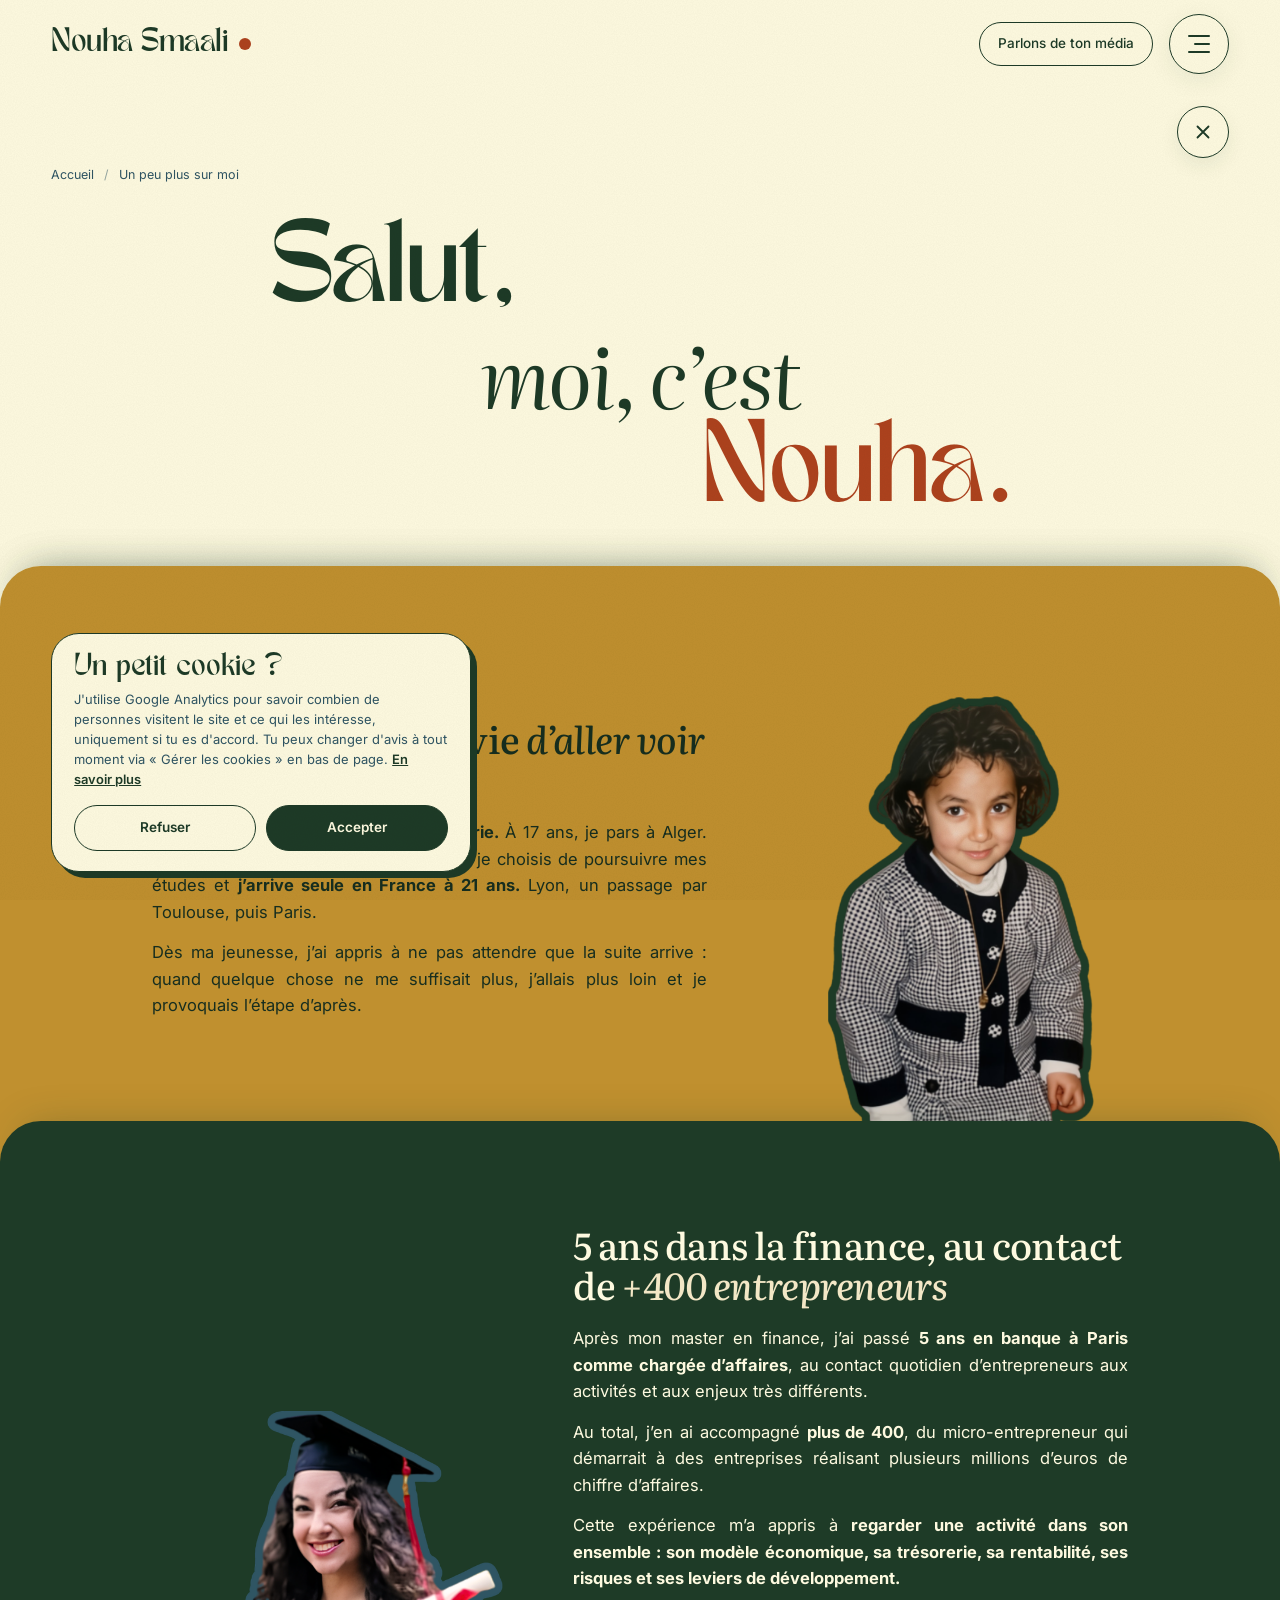
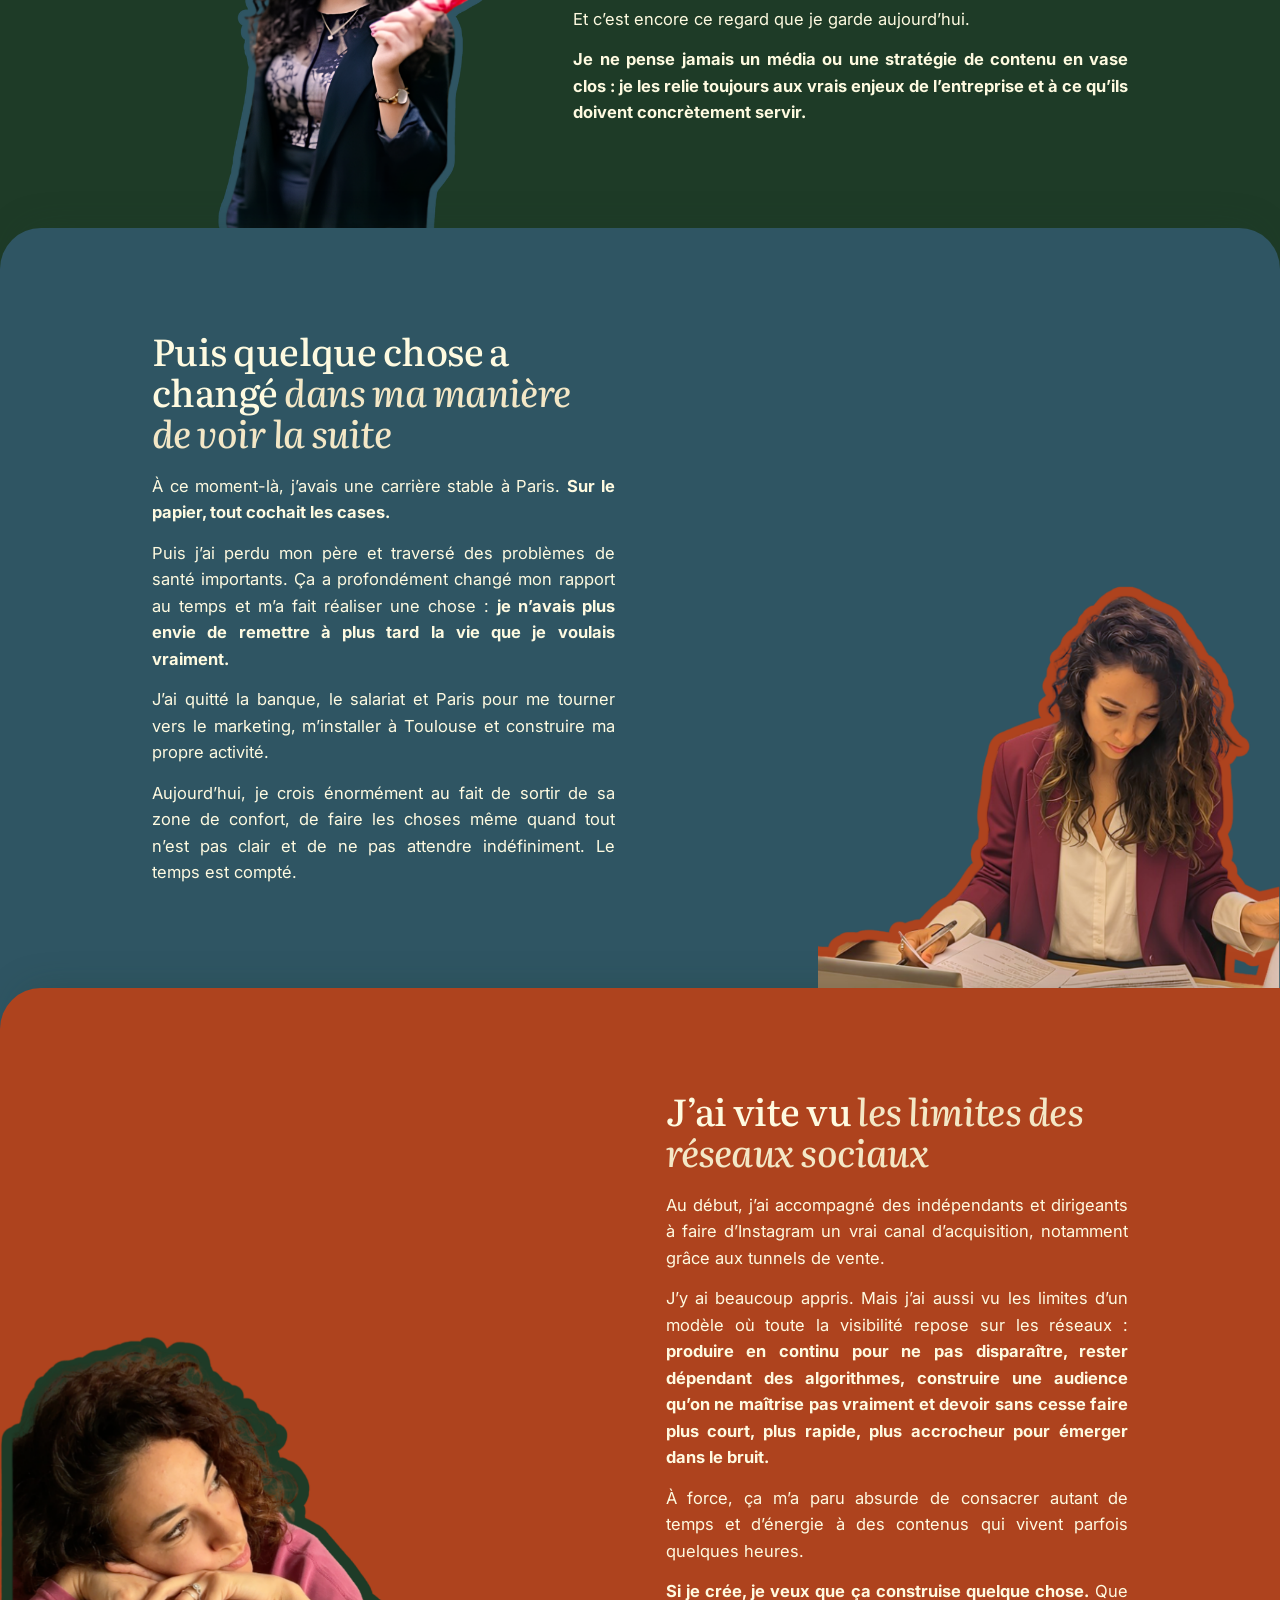
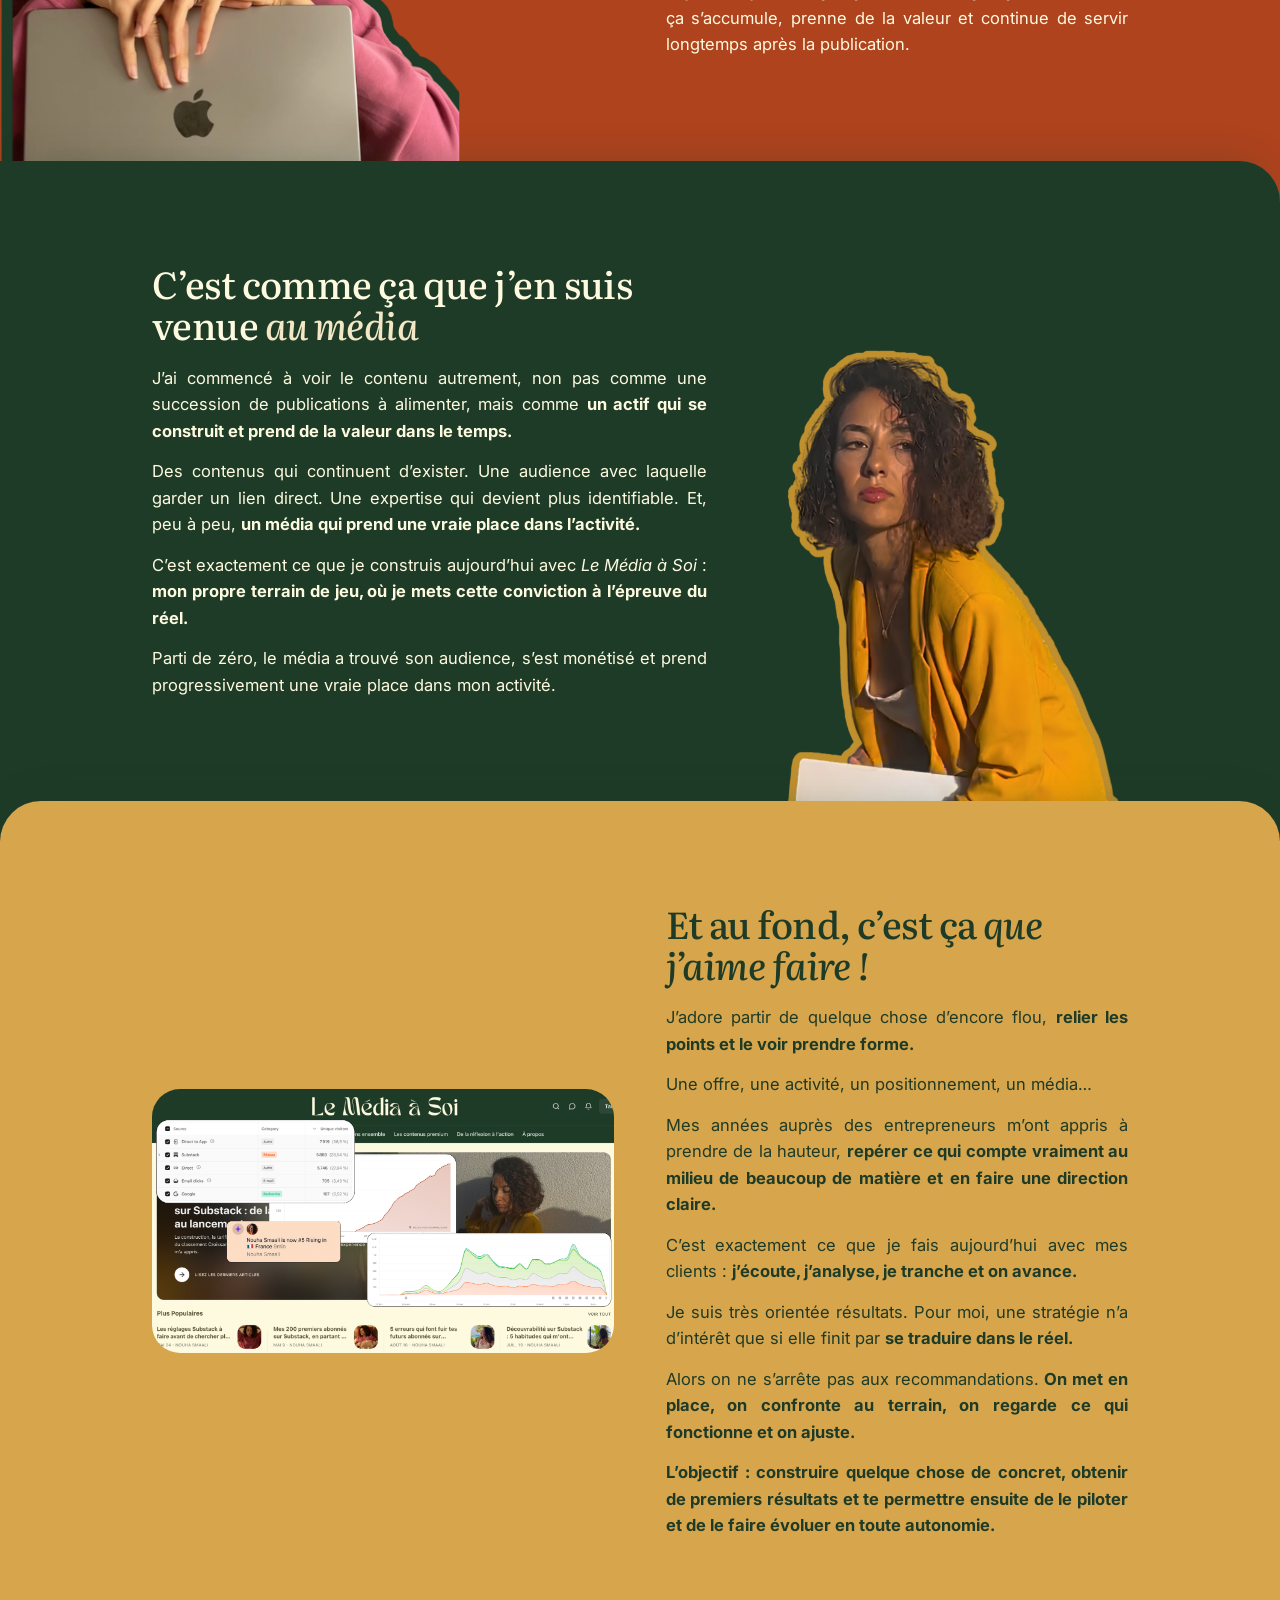
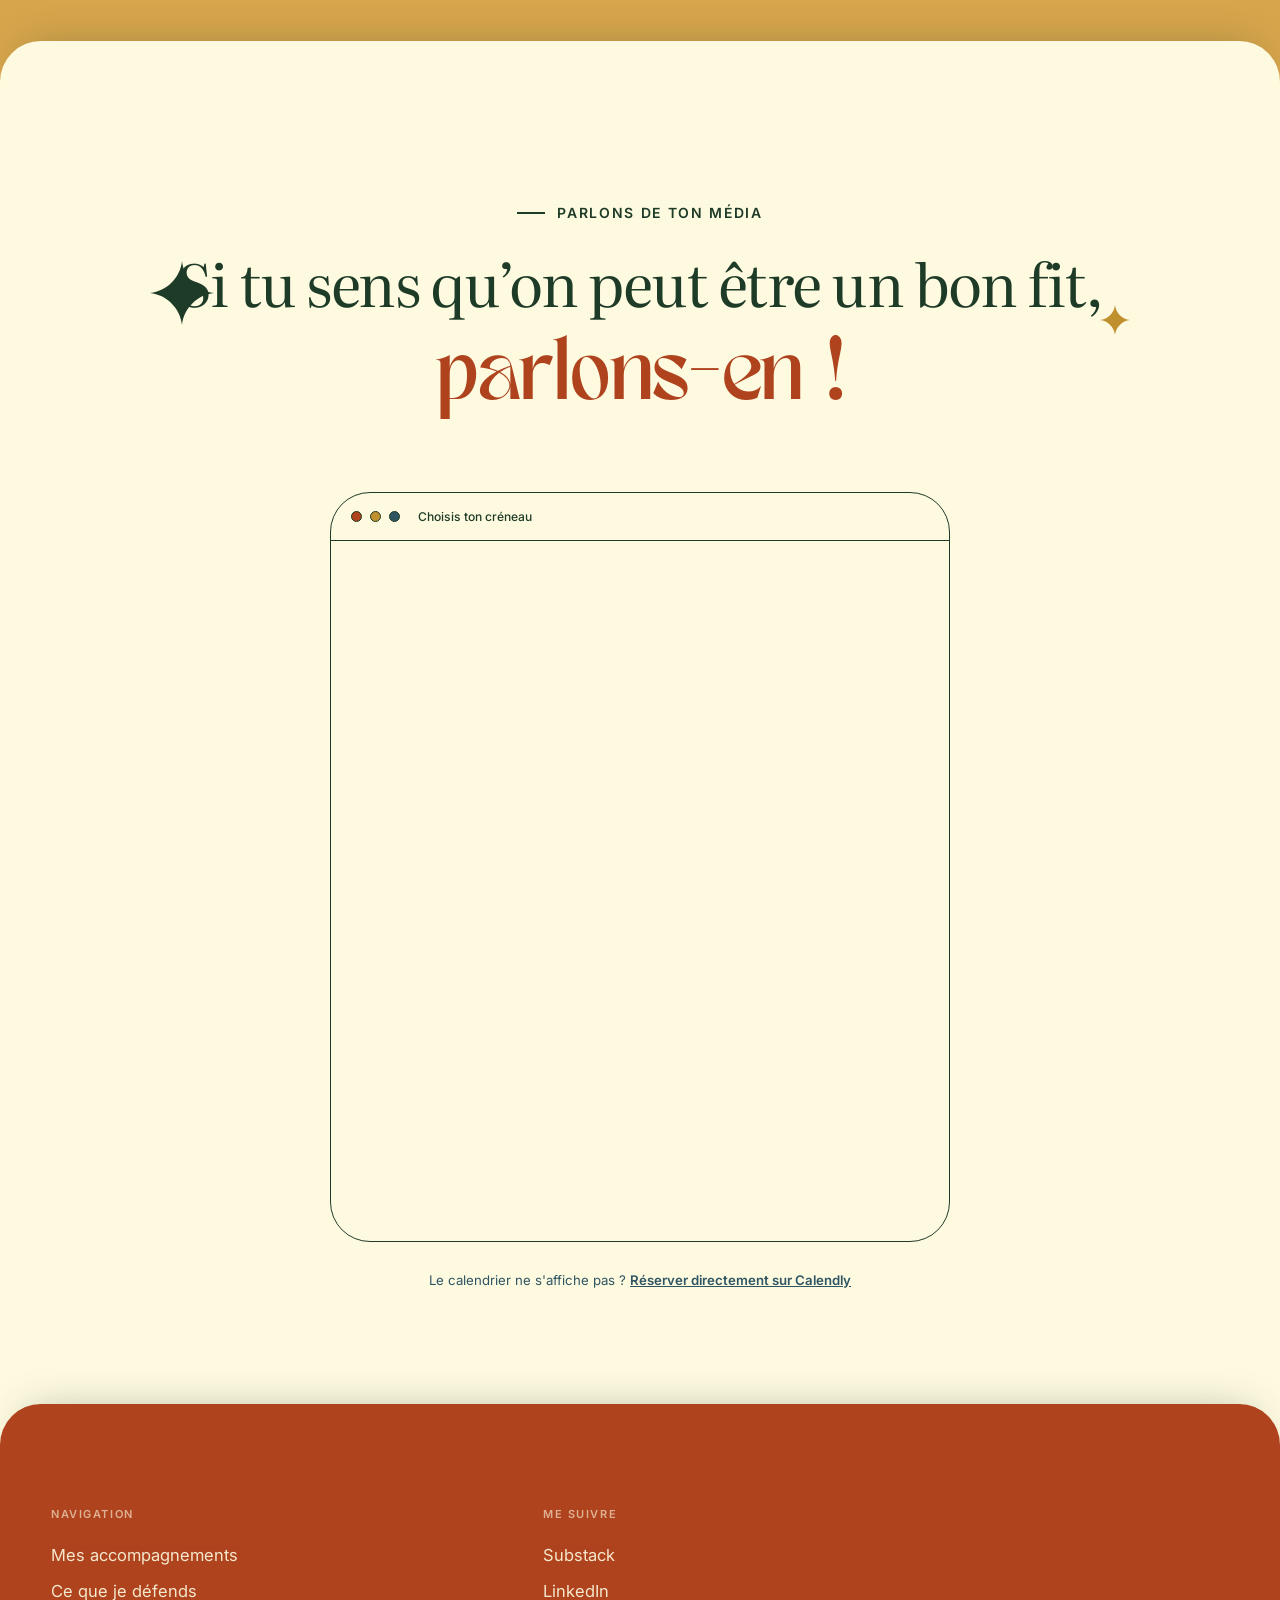
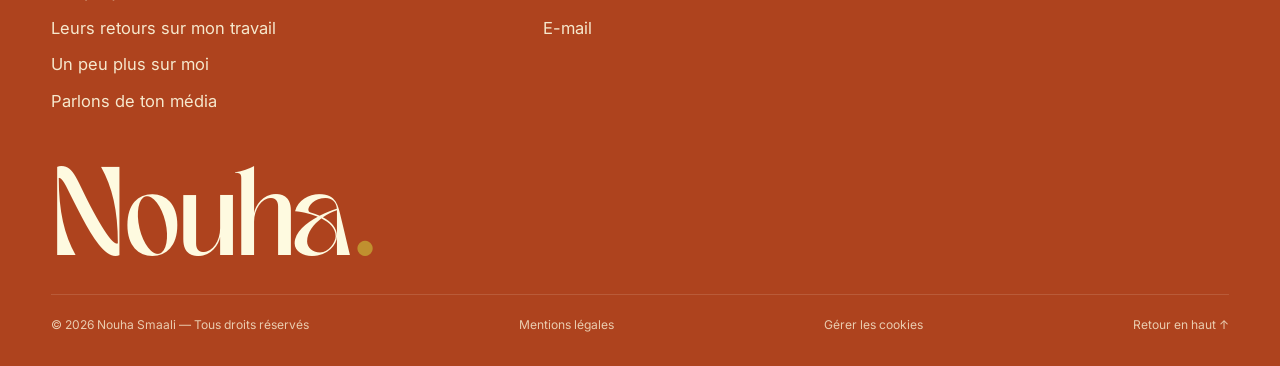
==== commit 6703163e: "Add cookie consent banner and consent-gated Google Analytics 4 - New assets/js/consent.js on all pag" ====
--- a/a-propos.html
+++ b/a-propos.html
@@ -95,18 +95,18 @@
     <!-- ============ Mon parcours ============ -->
     <section class="section story-sections" aria-label="Mon histoire">
       <div class="container story">
-        <article class="story__block story__block--child" data-reveal>
-          <div>
+        <article class="story__block story__block--child">
+          <div data-reveal>
             <p class="eyebrow" style="margin-bottom:20px">Mon parcours</p>
             <h2>J’ai toujours eu envie <em>d’aller voir plus loin</em></h2>
             <p><strong>J’ai grandi dans un petit village en Algérie.</strong> À 17 ans, je pars à Alger. Puis, alors qu’un CDI de cadre m’attend, je choisis de poursuivre mes études et <strong>j’arrive seule en France à 21 ans.</strong> Lyon, un passage par Toulouse, puis Paris.</p>
             <p>Dès ma jeunesse, j’ai appris à ne pas attendre que la suite arrive&nbsp;: quand quelque chose ne me suffisait plus, j’allais plus loin et je provoquais l’étape d’après.</p>
           </div>
-          <img class="story__child-photo" src="assets/img/child.png" alt="Nouha enfant" width="496" height="757" loading="lazy" decoding="async">
-        </article>
-
-        <article class="story__block story__block--finance" data-reveal>
-          <div class="story__finance-copy">
+          <img class="story__child-photo" src="assets/img/child.png" alt="Nouha enfant" width="496" height="757" loading="eager" fetchpriority="high" decoding="async">
+        </article>
+
+        <article class="story__block story__block--finance">
+          <div class="story__finance-copy" data-reveal>
             <h2>5 ans dans la finance, au contact de <em>+400 entrepreneurs</em></h2>
             <p>Après mon master en finance, j’ai passé <strong>5 ans en banque à Paris comme chargée d’affaires</strong>, au contact quotidien d’entrepreneurs aux activités et aux enjeux très différents.</p>
             <p>Au total, j’en ai accompagné <strong>plus de 400</strong>, du micro-entrepreneur qui démarrait à des entreprises réalisant plusieurs millions d’euros de chiffre d’affaires.</p>
@@ -117,8 +117,8 @@
           <img class="story__finance-photo" src="assets/img/grad.png" alt="Nouha lors de sa remise de diplôme" width="624" height="723" loading="lazy" decoding="async">
         </article>
 
-        <article class="story__block story__block--change" data-reveal>
-          <div>
+        <article class="story__block story__block--change">
+          <div data-reveal>
             <h2>Puis quelque chose a changé <em>dans ma manière de voir la suite</em></h2>
             <p>À ce moment-là, j’avais une carrière stable à Paris. <strong>Sur le papier, tout cochait les cases.</strong></p>
             <p>Puis j’ai perdu mon père et traversé des problèmes de santé importants. Ça a profondément changé mon rapport au temps et m’a fait réaliser une chose&nbsp;: <strong>je n’avais plus envie de remettre à plus tard la vie que je voulais vraiment.</strong></p>
@@ -128,8 +128,8 @@
           <img class="story__change-photo" src="assets/img/societ_gen.png" alt="Nouha au travail dans la finance" width="637" height="572" loading="lazy" decoding="async">
         </article>
 
-        <article class="story__block story__block--photo-left story__block--social" data-reveal>
-          <div class="story__photo-copy">
+        <article class="story__block story__block--photo-left story__block--social">
+          <div class="story__photo-copy" data-reveal>
             <h2>J’ai vite vu <em>les limites des réseaux sociaux</em></h2>
             <p>Au début, j’ai accompagné des indépendants et dirigeants à faire d’Instagram un vrai canal d’acquisition, notamment grâce aux tunnels de vente.</p>
             <p>J’y ai beaucoup appris. Mais j’ai aussi vu les limites d’un modèle où toute la visibilité repose sur les réseaux&nbsp;: <strong>produire en continu pour ne pas disparaître, rester dépendant des algorithmes, construire une audience qu’on ne maîtrise pas vraiment et devoir sans cesse faire plus court, plus rapide, plus accrocheur pour émerger dans le bruit.</strong></p>
@@ -139,19 +139,19 @@
           <img class="story__left-photo" src="assets/img/stress.png" alt="Nouha devant son ordinateur" width="637" height="632" loading="lazy" decoding="async">
         </article>
 
-        <article class="story__block story__block--photo-right" data-reveal>
-          <div>
+        <article class="story__block story__block--photo-right">
+          <div data-reveal>
             <h2>C’est comme ça que j’en suis venue <em>au média</em></h2>
             <p>J’ai commencé à voir le contenu autrement, non pas comme une succession de publications à alimenter, mais comme <strong>un actif qui se construit et prend de la valeur dans le temps.</strong></p>
             <p>Des contenus qui continuent d’exister. Une audience avec laquelle garder un lien direct. Une expertise qui devient plus identifiable. Et, peu à peu, <strong>un média qui prend une vraie place dans l’activité.</strong></p>
             <p>C’est exactement ce que je construis aujourd’hui avec <em>Le Média à Soi</em>&nbsp;: <strong>mon propre terrain de jeu, où je mets cette conviction à l’épreuve du réel.</strong></p>
             <p>Parti de zéro, le média a trouvé son audience, s’est monétisé et prend progressivement une vraie place dans mon activité.</p>
           </div>
-          <img class="story__right-photo" src="assets/img/golden_h.png" alt="Portrait de Nouha" width="637" height="783" loading="lazy" decoding="async">
-        </article>
-
-        <article class="story__block story__block--photo-left story__block--work" data-reveal>
-          <div class="story__photo-copy">
+          <img class="story__right-photo" src="assets/img/golden_h.png" alt="Portrait de Nouha" width="589" height="736" loading="lazy" decoding="async">
+        </article>
+
+        <article class="story__block story__block--photo-left story__block--work">
+          <div class="story__photo-copy" data-reveal>
             <h2>Et au fond, c’est ça <em>que j’aime faire&nbsp;!</em></h2>
             <p>J’adore partir de quelque chose d’encore flou, <strong>relier les points et le voir prendre forme.</strong></p>
             <p>Une offre, une activité, un positionnement, un média…</p>
@@ -179,7 +179,7 @@
         <div class="calendly-shell" data-reveal>
           <div class="calendly-shell__bar" aria-hidden="true"><i></i><i></i><i></i><span>Choisis ton créneau</span></div>
           <div class="calendly-inline-widget"
-               data-url="https://calendly.com/nouhasmaali/nouvelle-reunion?hide_gdpr_banner=1&amp;background_color=fefae0&amp;text_color=1e3b27&amp;primary_color=ae431e">
+               data-url="https://calendly.com/nouhasmaali/nouvelle-reunion?background_color=fefae0&amp;text_color=1e3b27&amp;primary_color=ae431e">
             <div class="calendly-placeholder">
               <span class="loader" aria-hidden="true"></span>
               <p>Chargement du calendrier…</p>
@@ -219,11 +219,13 @@
       <div class="footer__bottom">
         <span>© <span data-year>2026</span> Nouha Smaali — Tous droits réservés</span>
         <a href="mentions-legales.html">Mentions légales</a>
+        <button type="button" class="footer__cookies" data-cookie-settings>Gérer les cookies</button>
         <a href="#top">Retour en haut ↑</a>
       </div>
     </div>
   </footer>
 
+  <script src="assets/js/consent.js" defer></script>
   <script src="assets/js/main.js" defer></script>
 </body>
 </html>
--- a/assets/css/style.css
+++ b/assets/css/style.css
@@ -3251,3 +3251,60 @@
 .rollout__intro .booking__paren {
   font-size: 2rem;
 }
+
+/* ==========================================================================
+   Bandeau cookies
+   ========================================================================== */
+.cookie-banner {
+  position: fixed;
+  left: var(--gutter);
+  bottom: clamp(16px, 2.5vw, 28px);
+  z-index: 95;
+  width: min(420px, calc(100vw - 2 * var(--gutter)));
+  padding: 22px 22px 20px;
+  background: var(--paper);
+  color: var(--ink);
+  border: 1.5px solid var(--ink);
+  border-radius: var(--radius);
+  box-shadow: 6px 6px 0 var(--ink);
+  opacity: 0;
+  transform: translateY(20px);
+  transition: opacity 0.35s var(--ease), transform 0.35s var(--ease);
+}
+.cookie-banner.is-open { opacity: 1; transform: none; }
+.cookie-banner__title {
+  font-family: var(--font-accent);
+  font-weight: 700;
+  font-synthesis: none;
+  font-size: 1.5rem;
+  line-height: 1.1;
+  margin-bottom: 8px;
+}
+.cookie-banner__text { font-size: 0.88rem; line-height: 1.55; color: var(--ink-2); text-align: left !important; }
+.cookie-banner__text a { color: var(--ink); font-weight: 600; }
+.cookie-banner__actions { display: grid; grid-template-columns: 1fr 1fr; gap: 10px; margin-top: 16px; }
+.cookie-banner__btn {
+  min-height: 46px;
+  padding: 10px 16px;
+  border: 1.5px solid var(--ink);
+  border-radius: 999px;
+  background: var(--paper);
+  color: var(--ink);
+  font-family: var(--font-body);
+  font-size: 0.92rem;
+  font-weight: 600;
+  transition: background 0.25s, color 0.25s;
+}
+.cookie-banner__btn:hover, .cookie-banner__btn:focus-visible { background: var(--ink); color: var(--paper); }
+.cookie-banner__btn--accept { background: var(--ink); color: var(--paper); }
+.cookie-banner__btn--accept:hover, .cookie-banner__btn--accept:focus-visible { background: var(--accent); border-color: var(--accent); }
+
+.footer__cookies, .link-button {
+  padding: 0;
+  font: inherit;
+  color: inherit;
+  text-decoration: none;
+  cursor: pointer;
+}
+.footer__cookies:hover { text-decoration: underline; }
+.link-button { font-weight: 600; text-decoration: underline; }
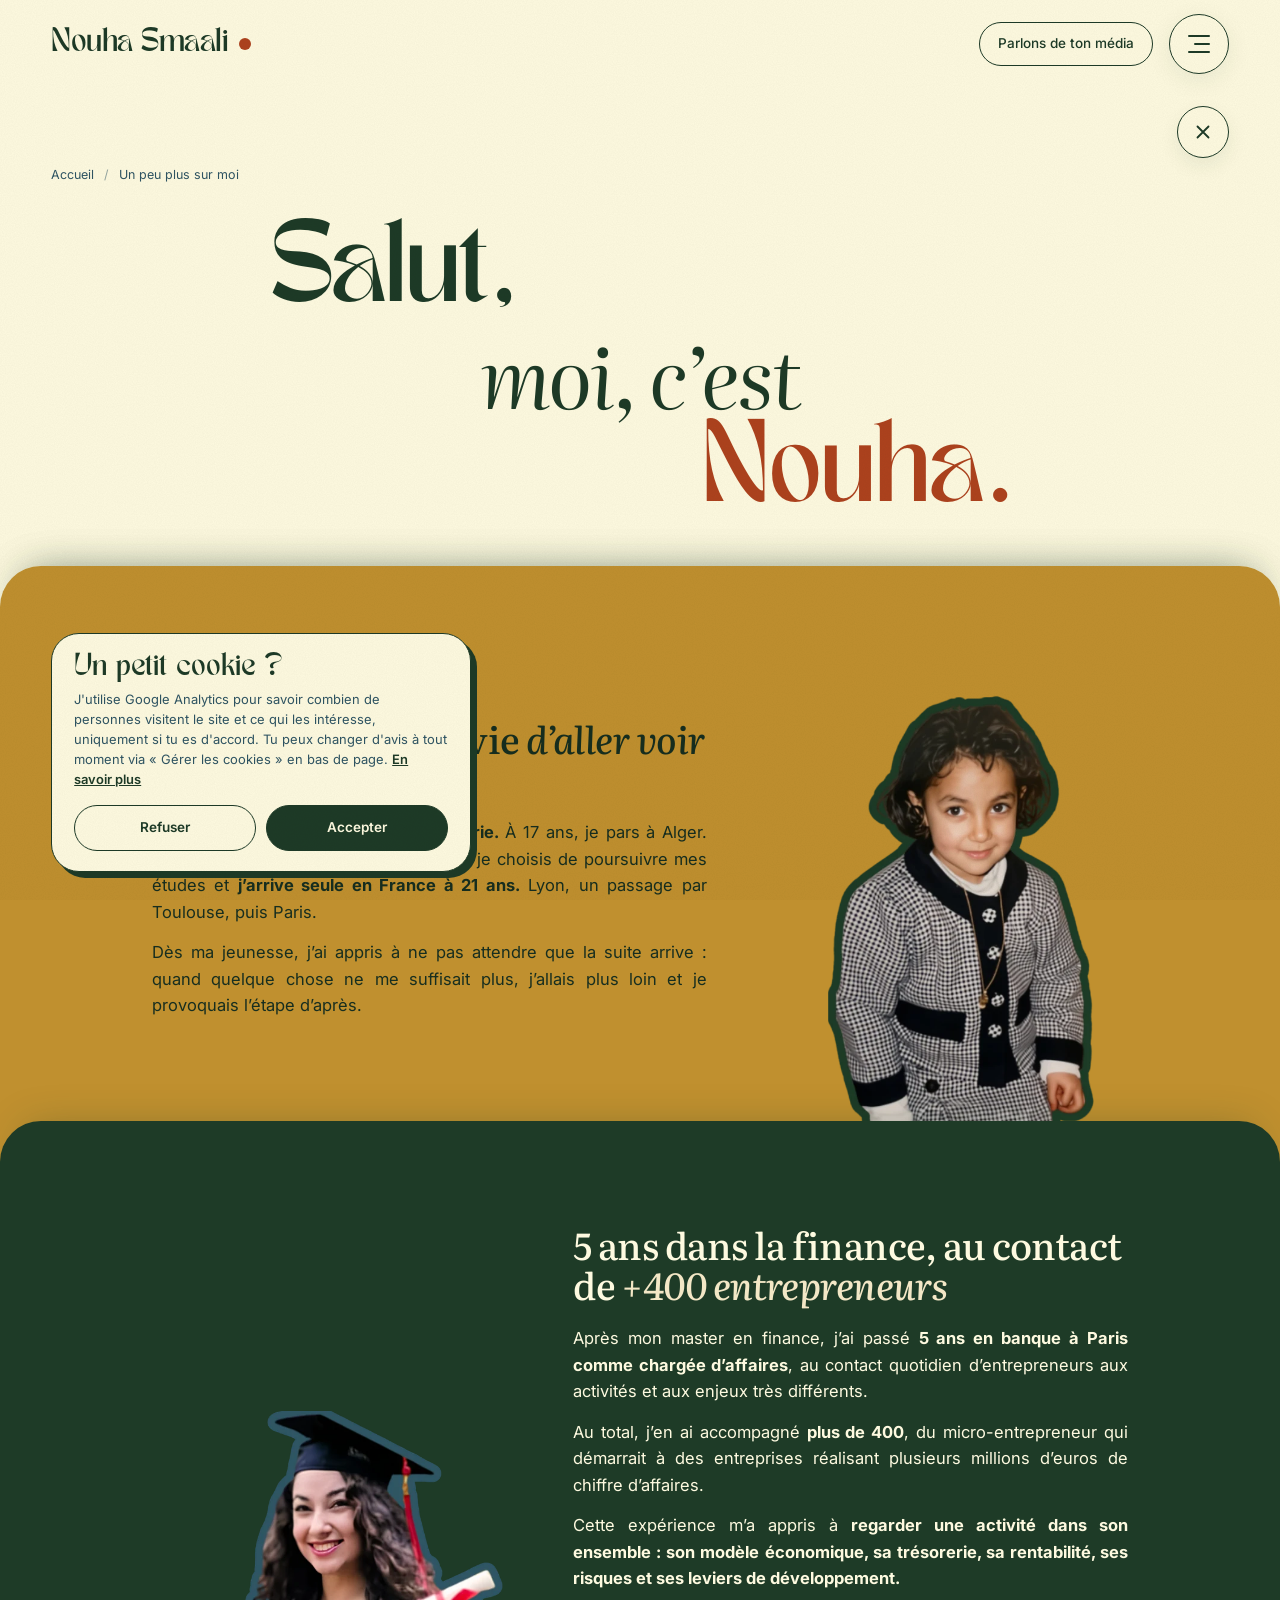
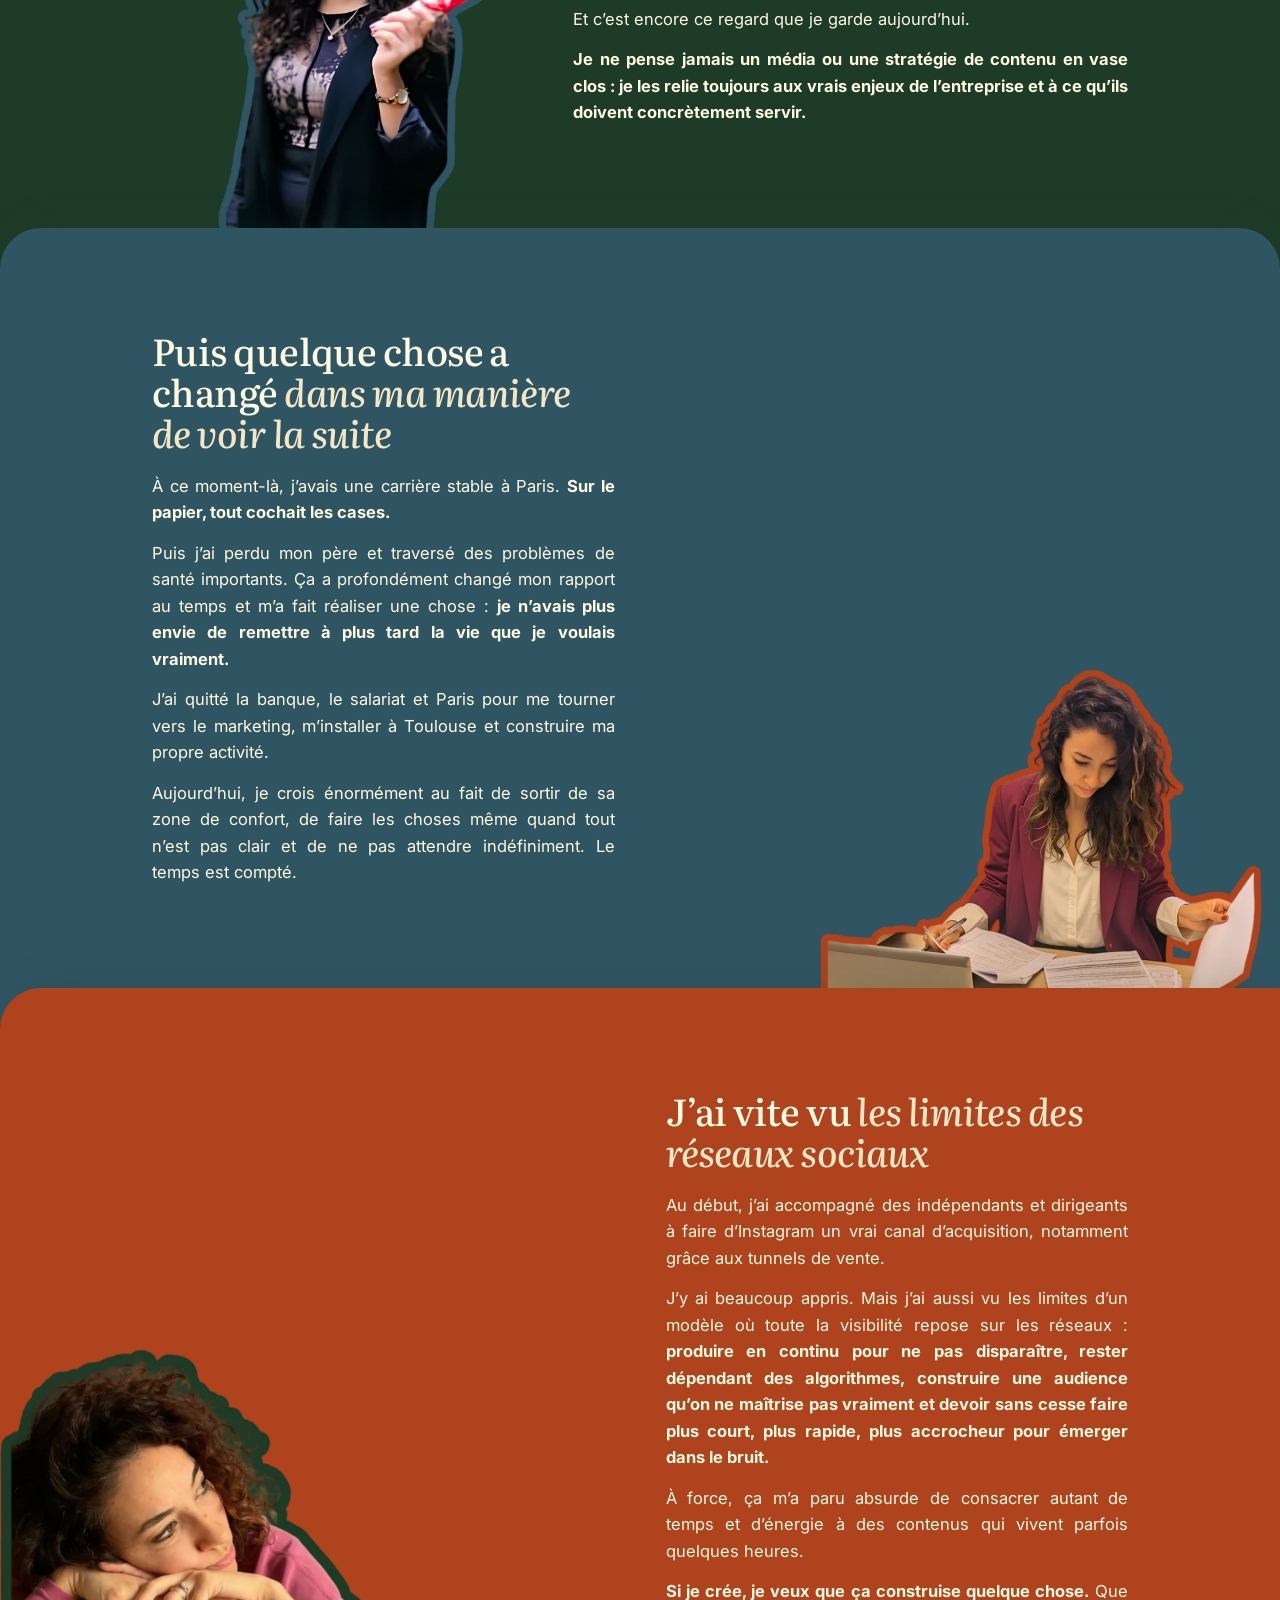
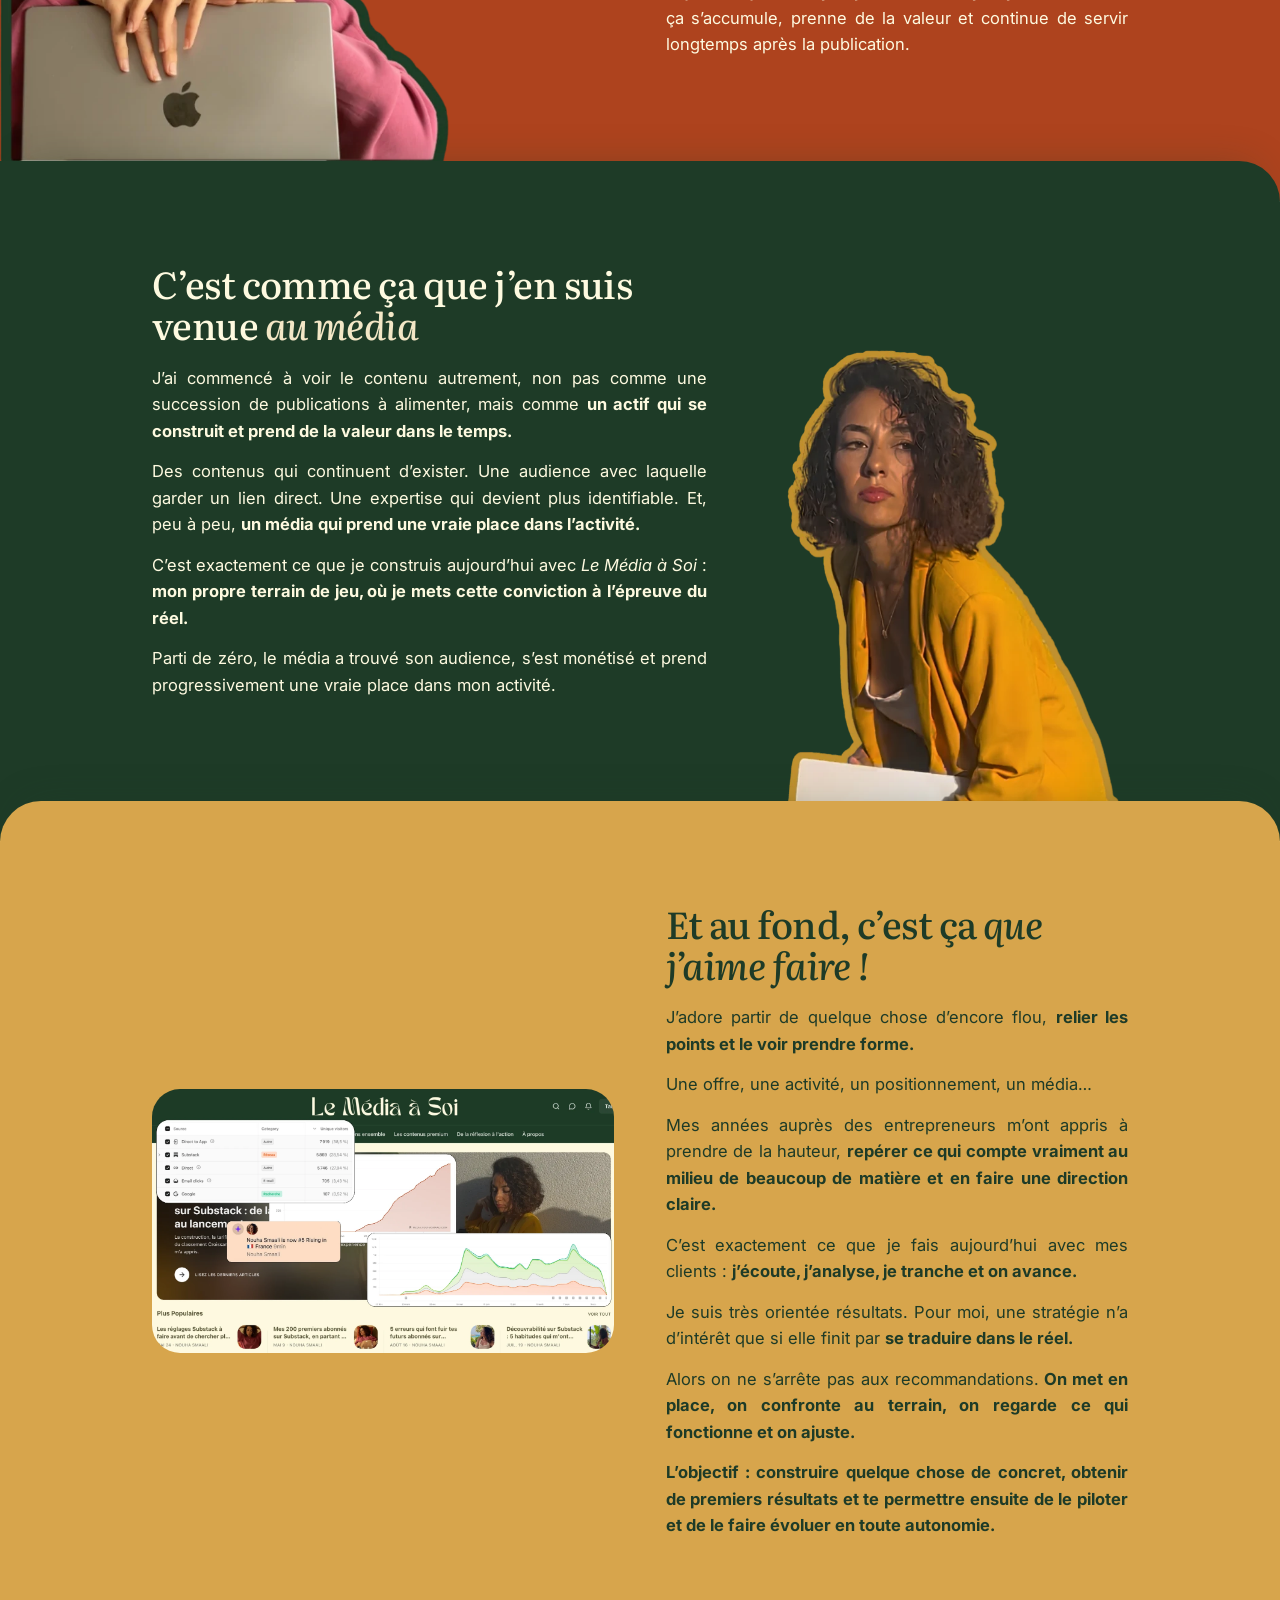
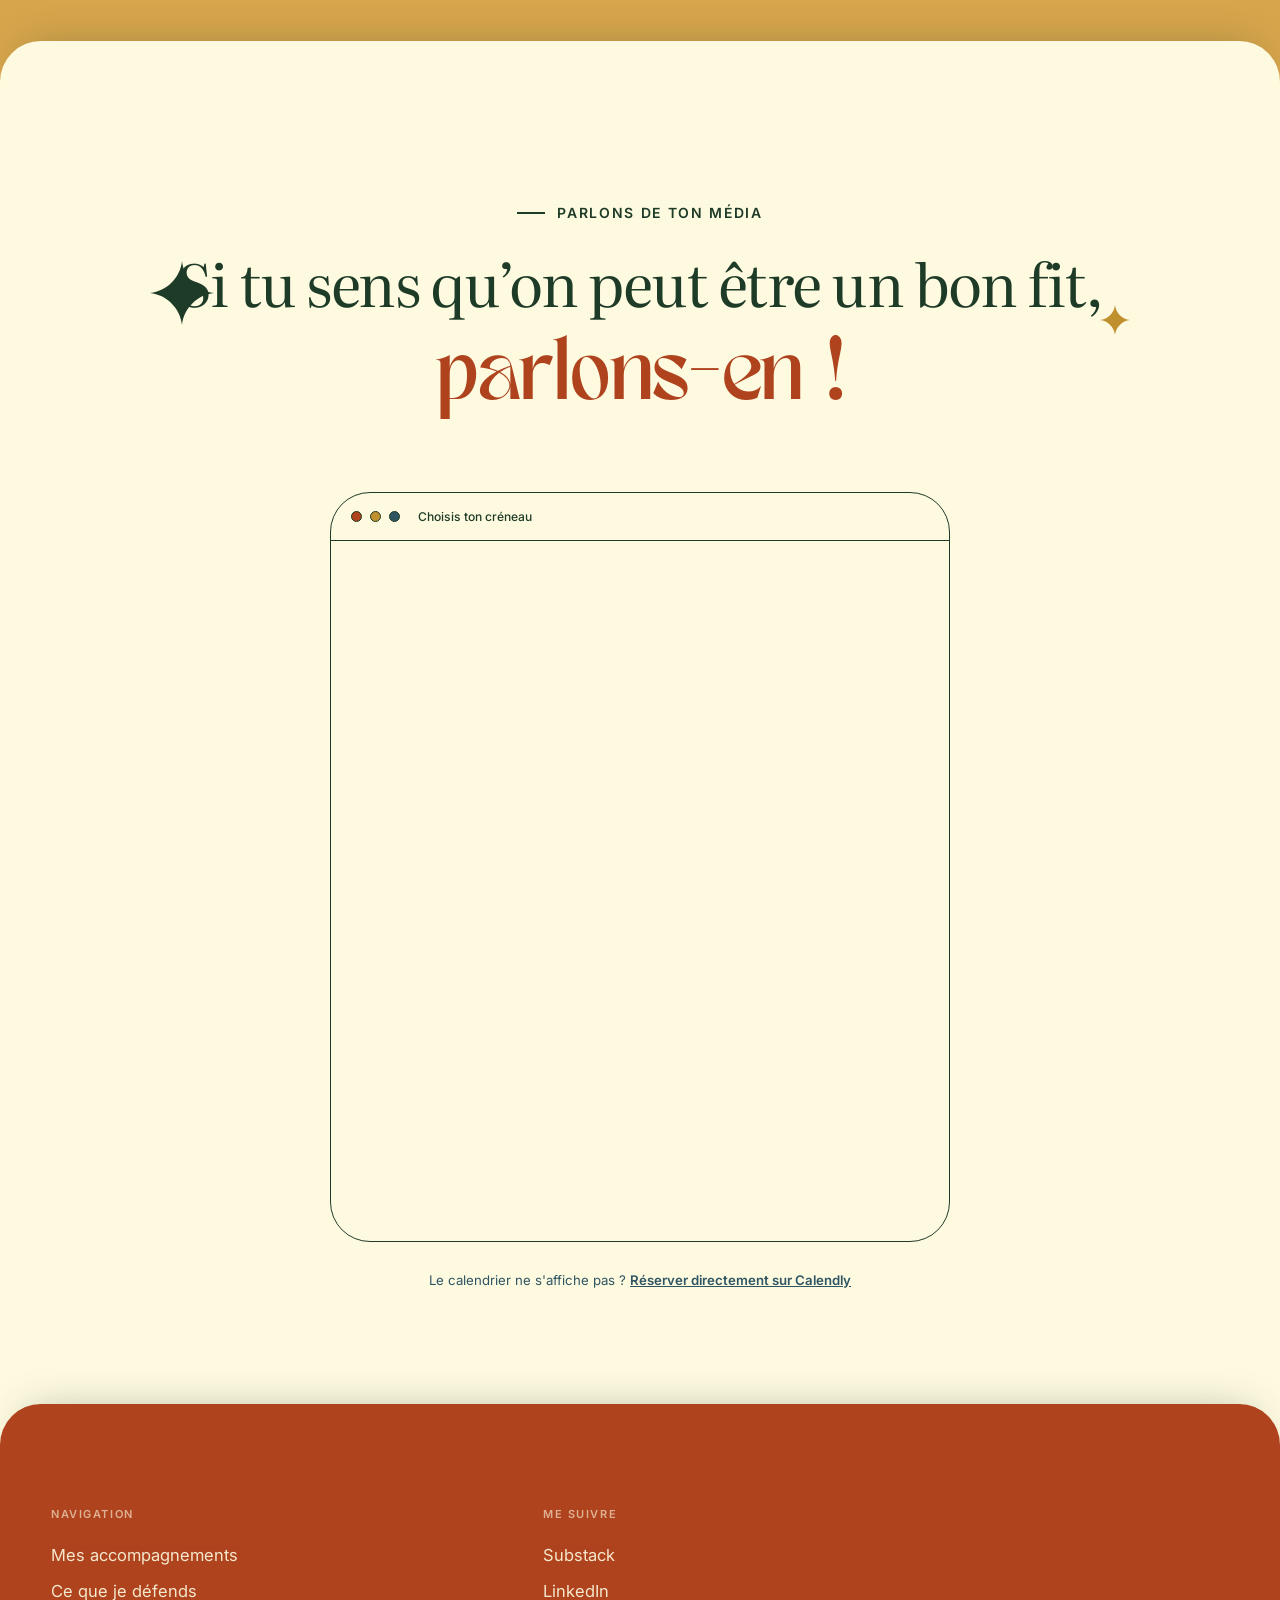
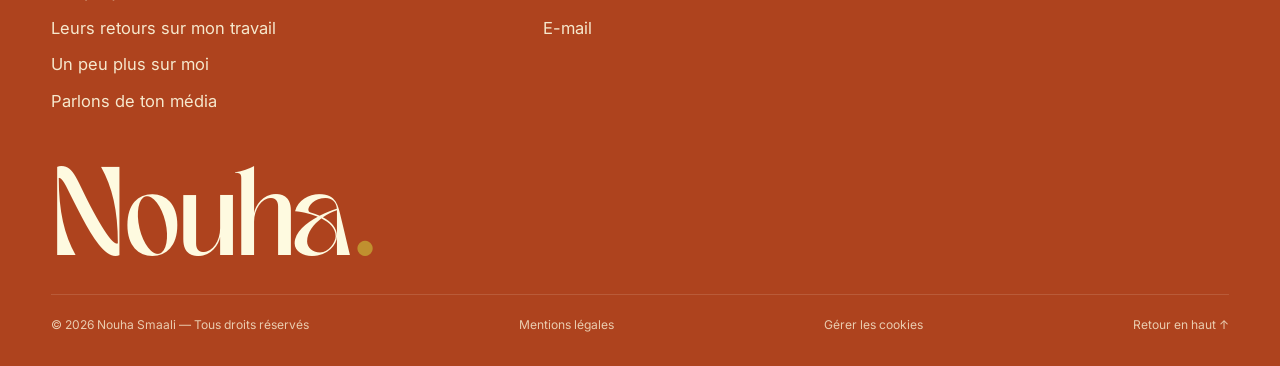
==== commit 1b53cfda: "Clean up, refactor and optimize the site (no visual change) - Images: resize testimonial avatars (33" ====
--- a/a-propos.html
+++ b/a-propos.html
@@ -14,7 +14,8 @@
 
   <link rel="preconnect" href="https://fonts.googleapis.com">
   <link rel="preconnect" href="https://fonts.gstatic.com" crossorigin>
-  <link rel="stylesheet" href="https://fonts.googleapis.com/css2?family=Fraunces:opsz,wght,SOFT,WONK@9..144,600..800,100,1&family=Inter:wght@400;500;600&family=Literata:ital,opsz,wght@0,7..72,400;0,7..72,500;1,7..72,400;1,7..72,500&display=swap">
+  <link rel="stylesheet" href="https://fonts.googleapis.com/css2?family=Inter:wght@400;500;600&family=Literata:ital,opsz,wght@0,7..72,400;0,7..72,500;1,7..72,400;1,7..72,500;1,7..72,700&display=swap">
+  <link rel="preload" href="assets/fonts/tan-meringue.woff2" as="font" type="font/woff2" crossorigin>
   <link rel="stylesheet" href="assets/css/style.css">
   <link rel="preconnect" href="https://calendly.com">
   <script>document.documentElement.classList.add("js");</script>
@@ -102,7 +103,7 @@
             <p><strong>J’ai grandi dans un petit village en Algérie.</strong> À 17 ans, je pars à Alger. Puis, alors qu’un CDI de cadre m’attend, je choisis de poursuivre mes études et <strong>j’arrive seule en France à 21 ans.</strong> Lyon, un passage par Toulouse, puis Paris.</p>
             <p>Dès ma jeunesse, j’ai appris à ne pas attendre que la suite arrive&nbsp;: quand quelque chose ne me suffisait plus, j’allais plus loin et je provoquais l’étape d’après.</p>
           </div>
-          <img class="story__child-photo" src="assets/img/child.png" alt="Nouha enfant" width="496" height="757" loading="eager" fetchpriority="high" decoding="async">
+          <img class="story__child-photo" src="assets/img/child.webp" alt="Nouha enfant" width="496" height="757" loading="eager" fetchpriority="high" decoding="async">
         </article>
 
         <article class="story__block story__block--finance">
@@ -114,7 +115,7 @@
             <p>Et c’est encore ce regard que je garde aujourd’hui.</p>
             <p><strong>Je ne pense jamais un média ou une stratégie de contenu en vase clos&nbsp;: je les relie toujours aux vrais enjeux de l’entreprise et à ce qu’ils doivent concrètement servir.</strong></p>
           </div>
-          <img class="story__finance-photo" src="assets/img/grad.png" alt="Nouha lors de sa remise de diplôme" width="624" height="723" loading="lazy" decoding="async">
+          <img class="story__finance-photo" src="assets/img/grad.webp" alt="Nouha lors de sa remise de diplôme" width="624" height="723" loading="lazy" decoding="async">
         </article>
 
         <article class="story__block story__block--change">
@@ -125,7 +126,7 @@
             <p>J’ai quitté la banque, le salariat et Paris pour me tourner vers le marketing, m’installer à Toulouse et construire ma propre activité.</p>
             <p>Aujourd’hui, je crois énormément au fait de sortir de sa zone de confort, de faire les choses même quand tout n’est pas clair et de ne pas attendre indéfiniment. Le temps est compté.</p>
           </div>
-          <img class="story__change-photo" src="assets/img/societ_gen.png" alt="Nouha au travail dans la finance" width="637" height="572" loading="lazy" decoding="async">
+          <img class="story__change-photo" src="assets/img/societ_gen.webp" alt="Nouha au travail dans la finance" width="637" height="572" loading="lazy" decoding="async">
         </article>
 
         <article class="story__block story__block--photo-left story__block--social">
@@ -136,7 +137,7 @@
             <p>À force, ça m’a paru absurde de consacrer autant de temps et d’énergie à des contenus qui vivent parfois quelques heures.</p>
             <p><strong>Si je crée, je veux que ça construise quelque chose.</strong> Que ça s’accumule, prenne de la valeur et continue de servir longtemps après la publication.</p>
           </div>
-          <img class="story__left-photo" src="assets/img/stress.png" alt="Nouha devant son ordinateur" width="637" height="632" loading="lazy" decoding="async">
+          <img class="story__left-photo" src="assets/img/stress.webp" alt="Nouha devant son ordinateur" width="637" height="632" loading="lazy" decoding="async">
         </article>
 
         <article class="story__block story__block--photo-right">
@@ -147,7 +148,7 @@
             <p>C’est exactement ce que je construis aujourd’hui avec <em>Le Média à Soi</em>&nbsp;: <strong>mon propre terrain de jeu, où je mets cette conviction à l’épreuve du réel.</strong></p>
             <p>Parti de zéro, le média a trouvé son audience, s’est monétisé et prend progressivement une vraie place dans mon activité.</p>
           </div>
-          <img class="story__right-photo" src="assets/img/golden_h.png" alt="Portrait de Nouha" width="589" height="736" loading="lazy" decoding="async">
+          <img class="story__right-photo" src="assets/img/golden_h.webp" alt="Portrait de Nouha" width="589" height="736" loading="lazy" decoding="async">
         </article>
 
         <article class="story__block story__block--photo-left story__block--work">
@@ -161,7 +162,7 @@
             <p>Alors on ne s’arrête pas aux recommandations. <strong>On met en place, on confronte au terrain, on regarde ce qui fonctionne et on ajuste.</strong></p>
             <p><strong>L’objectif&nbsp;: construire quelque chose de concret, obtenir de premiers résultats et te permettre ensuite de le piloter et de le faire évoluer en toute autonomie.</strong></p>
           </div>
-          <img class="story__left-photo" src="assets/img/work.png" alt="Le Média à Soi et ses résultats sur Substack" width="1536" height="877" loading="lazy" decoding="async">
+          <img class="story__left-photo" src="assets/img/work.webp" alt="Le Média à Soi et ses résultats sur Substack" width="1536" height="877" loading="lazy" decoding="async">
         </article>
       </div>
     </section>
--- a/assets/css/style.css
+++ b/assets/css/style.css
@@ -6,12 +6,10 @@
    - Inter        → fonctionnel (texte courant, navigation, boutons, légendes)
    ========================================================================== */
 
-/* TAN Meringue est une police commerciale : dépose les fichiers dans
-   assets/fonts/ (voir assets/fonts/README.md). En attendant, Fraunces
-   (version "soft") prend le relais pour garder l'esprit rond et généreux. */
+/* TAN Meringue (police commerciale, auto-hébergée : voir assets/fonts/README.md) */
 @font-face {
   font-family: "TAN Meringue";
-  src: url("../fonts/TAN MERINGUE.woff2") format("woff2");
+  src: url("../fonts/tan-meringue.woff2") format("woff2");
   font-weight: 200;
   font-style: normal;
   font-display: swap;
@@ -28,6 +26,7 @@
   --slate-tint: #e1e9ec;
   --ochre: #c0902f;
   --ochre-tint: #f3e7c6;
+  --sun: #d7a54c;
 
   --paper: var(--cream);
   --paper-2: var(--forest-tint);
@@ -43,7 +42,7 @@
   --sage: var(--forest-tint);
   --lilac: var(--slate-tint);
 
-  --font-accent: "TAN Meringue", "Fraunces", Georgia, serif;
+  --font-accent: "TAN Meringue", Georgia, serif;
   --font-editorial: "Literata", Georgia, "Times New Roman", serif;
   --font-body: "Inter", system-ui, -apple-system, "Segoe UI", Roboto, sans-serif;
 
@@ -54,6 +53,7 @@
   --ease: cubic-bezier(0.22, 1, 0.36, 1);
   --shadow-hard: 6px 6px 0 var(--ink);
   --header-h: 88px;
+  --sheet-r: clamp(24px, 3.2vw, 52px); /* arrondi des sections « feuilles » */
 }
 
 /* ---------- Reset ---------- */
@@ -103,7 +103,7 @@
 }
 .skip-link:focus { top: 16px; }
 
-section[id], [id].anchor { scroll-margin-top: 24px; }
+section[id] { scroll-margin-top: 24px; }
 
 /* ---------- Layout ---------- */
 .container {
@@ -115,16 +115,6 @@
 .section { padding-block: clamp(80px, 12vw, 180px); position: relative; overflow-x: clip; }
 
 /* ---------- Typographie ---------- */
-.t-accent {
-  font-family: var(--font-accent);
-  font-weight: 700;
-  font-synthesis: none;
-  font-variation-settings: "SOFT" 100, "WONK" 1;
-  letter-spacing: -0.02em;
-  line-height: 0.92;
-}
-.t-editorial { font-family: var(--font-editorial); font-weight: 400; }
-.t-italic { font-style: italic; }
 .hl { color: var(--accent); }
 
 .eyebrow {
@@ -143,7 +133,6 @@
 }
 
 #about-title .line:first-child {
-  font-size: calc(clamp(2rem, 6vw, 6rem) * 0.92);
   line-height: 0.9;
 }
 #about-title {
@@ -165,14 +154,6 @@
   font-weight: 400;
   letter-spacing: -0.03em;
 }
-.lead {
-  font-family: var(--font-editorial);
-  font-size: clamp(1.2rem, 1.1vw + 0.9rem, 1.6rem);
-  line-height: 1.45;
-  max-width: 34ch;
-}
-
-.hero-media { color: var(--accent); }
 /* ---------- Doodles (éléments dessinés) ---------- */
 .doodle {
   position: absolute;
@@ -184,23 +165,15 @@
   stroke-linejoin: round;
   overflow: visible;
 }
-.doodle path, .doodle circle, .doodle ellipse, .draw path {
+.doodle path {
   stroke-dasharray: 1;
   stroke-dashoffset: 0;
 }
-.js [data-reveal] .doodle path,
-.js [data-reveal] .doodle ellipse,
-.js [data-reveal].draw path,
-.js [data-reveal] .draw path {
+.js [data-reveal] .doodle path {
   stroke-dashoffset: 1;
   transition: stroke-dashoffset 1.4s var(--ease) 0.35s;
 }
-.js .is-visible .doodle path,
-.js .is-visible .doodle ellipse,
-.js .is-visible.draw path,
-.js .is-visible .draw path { stroke-dashoffset: 0; }
-
-.spin { animation: spin 22s linear infinite; }
+.js .is-visible .doodle path { stroke-dashoffset: 0; }
 @keyframes spin { to { transform: rotate(360deg); } }
 .float { animation: float 6s ease-in-out infinite; }
 @keyframes float { 50% { transform: translateY(-10px) rotate(4deg); } }
@@ -267,35 +240,6 @@
 }
 .btn__icon svg { width: 18px; height: 18px; }
 
-.btn--xl {
-  min-height: clamp(84px, 9vw, 112px);
-  min-width: min(100%, 420px);
-  padding-left: clamp(28px, 3vw, 44px);
-  padding-right: 14px;
-  font-size: clamp(1.25rem, 1.4vw + 0.8rem, 1.9rem);
-}
-.btn--xl .btn__icon { width: clamp(58px, 6vw, 82px); height: clamp(58px, 6vw, 82px); }
-.btn--xl .btn__icon svg { width: 28px; height: 28px; }
-
-.btn--light { --btn-bg: var(--paper); --btn-fg: var(--ink); }
-.btn--light .btn__icon { color: var(--paper); }
-.btn--ghost { --btn-bg: transparent; --btn-fg: var(--ink); }
-.btn--ghost .btn__icon { background: var(--ink); color: var(--paper); }
-.btn--ghost:hover .btn__icon { background: var(--paper); color: var(--ink); }
-
-.link-arrow {
-  display: inline-flex;
-  align-items: center;
-  gap: 14px;
-  font-weight: 600;
-  text-decoration: none;
-  padding-bottom: 4px;
-  background: linear-gradient(currentColor, currentColor) 0 100% / 100% 1.5px no-repeat;
-  transition: background-size 0.4s var(--ease), gap 0.4s var(--ease);
-}
-.link-arrow:hover { gap: 22px; }
-.link-arrow svg { width: 20px; height: 20px; }
-
 /* ==========================================================================
    Header + burger
    ========================================================================== */
@@ -459,7 +403,6 @@
 .menu-open .menu__item:nth-child(2) { transition-delay: 0.31s; }
 .menu-open .menu__item:nth-child(3) { transition-delay: 0.37s; }
 .menu-open .menu__item:nth-child(4) { transition-delay: 0.43s; }
-.menu-open .menu__item:nth-child(5) { transition-delay: 0.49s; }
 .menu__link {
   display: flex;
   align-items: baseline;
@@ -490,25 +433,6 @@
 .menu__link:hover .menu__label, .menu__link:focus-visible .menu__label,
 .menu__link:hover .menu__num, .menu__link:focus-visible .menu__num { color: var(--accent); }
 .menu__link:hover .menu__label, .menu__link:focus-visible .menu__label { transform: translateX(8px); }
-.menu__item--cta .menu__num, .menu__item--cta .menu__label { color: var(--accent); }
-.menu__sub {
-  list-style: none;
-  display: flex;
-  flex-wrap: wrap;
-  gap: 4px 22px;
-  padding: 2px 0 10px var(--step);
-  font-family: var(--font-editorial);
-  font-style: italic;
-  font-size: clamp(0.95rem, 1.1vw, 1.1rem);
-}
-.menu__sub a {
-  color: var(--ink-2);
-  text-decoration: none;
-  background: linear-gradient(currentColor, currentColor) 0 100% / 0 1px no-repeat;
-  transition: color 0.3s, background-size 0.4s var(--ease);
-}
-.menu__sub a::after { content: " →"; font-style: normal; }
-.menu__sub a:hover, .menu__sub a:focus-visible { color: var(--accent); background-size: 100% 1px; }
 
 .menu__aside {
   border-left: 1.5px solid var(--accent);
@@ -575,65 +499,6 @@
   padding-top: calc(var(--header-h) + clamp(40px, 7vw, 110px));
   padding-bottom: clamp(56px, 7vw, 96px);
 }
-.manifesto {
-  position: relative;
-  font-family: var(--font-accent);
-  font-weight: 700;
-  font-synthesis: none;
-  font-variation-settings: "SOFT" 100, "WONK" 1;
-  font-size: calc(clamp(3.2rem, 11.2vw, 11.5rem) * 0.92);
-  line-height: 0.9;
-  letter-spacing: -0.035em;
-}
-.manifesto__line { display: block; position: relative; }
-.manifesto__small { font-size: 0.7em; letter-spacing: -0.02em; }
-.manifesto__line--intro {
-  font-family: var(--font-editorial);
-  font-style: italic;
-  font-weight: 400;
-  font-size: clamp(1.35rem, 2.6vw, 2.6rem);
-  line-height: 1.2;
-  margin-bottom: 0.35em;
-  padding-left: 0.1em;
-}
-.manifesto__line--2 { padding-left: clamp(0px, 8vw, 150px); }
-.manifesto__line--3 { text-align: right; }
-.manifesto__line--outro {
-  font-family: var(--font-editorial);
-  font-style: italic;
-  font-weight: 400;
-  font-size: clamp(1.25rem, 2.4vw, 2.4rem);
-  line-height: 1.2;
-  text-align: right;
-  margin-top: 0.4em;
-}
-.manifesto__word { position: relative; display: inline-block; white-space: nowrap; }
-.manifesto__word--circled .doodle.circle {
-  top: -60%;
-  left: -20%;
-  right: auto;
-  bottom: auto;
-  max-width: none;
-  width: 140%;
-  height: 300%;
-  color: var(--accent);
-  stroke-width: 3;
-}
-.inline-photo {
-  display: inline-block;
-  vertical-align: middle;
-  width: 1em;
-  height: 1em;
-  margin-inline: 0.08em;
-  border-radius: 50%;
-  overflow: hidden;
-  border: 2px solid var(--ink);
-  transform: rotate(-4deg) translateY(-0.06em) translateX(-0.15em);
-  background: var(--blush);
-  transition: transform 0.6s var(--ease), width 0.6s var(--ease);
-}
-.inline-photo:hover { transform: rotate(3deg) translateY(-0.06em); width: 1.9em; }
-.inline-photo img { width: 100%; height: 100%; object-fit: cover; }
 .inline-photo--slideshow {
   position: relative;
 }
@@ -668,72 +533,6 @@
   .inline-photo--slideshow img:first-child {
     opacity: 1;
   }
-}
-
-.hero__star {
-  width: clamp(34px, 4.4vw, 68px);
-  height: clamp(34px, 4.4vw, 68px);
-  color: var(--accent);
-  top: -0.32em;
-  right: -0.3em;
-  left: auto;
-  position: absolute;
-  fill: var(--accent);
-  stroke: none;
-}
-.hero__squiggle {
-  width: clamp(80px, 12vw, 200px);
-  left: 0;
-  bottom: -0.1em;
-  color: var(--ink);
-}
-
-.hero__bottom {
-  margin-top: clamp(48px, 7vw, 100px);
-  display: grid;
-  grid-template-columns: minmax(0, 1.1fr) minmax(0, 1fr);
-  gap: clamp(32px, 6vw, 96px);
-  align-items: end;
-}
-.hero__intro {
-  font-size: clamp(1.1rem, 0.6vw + 0.95rem, 1.4rem);
-  line-height: 1.5;
-  max-width: 38ch;
-  color: var(--ink);
-}
-.hero__intro strong { font-weight: 600; background: linear-gradient(transparent 62%, var(--butter) 62%); }
-.hero__cta { position: relative; justify-self: end; display: flex; align-items: center; gap: 20px; }
-.hero__cta .btn { min-width: min(100%, 460px); }
-.badge-circle {
-  position: absolute;
-  top: -78px;
-  left: -58px;
-  width: 124px;
-  height: 124px;
-  z-index: 2;
-  pointer-events: none;
-}
-.badge-circle svg { width: 100%; height: 100%; }
-.badge-circle text {
-  font-family: var(--font-body);
-  font-size: 10.5px;
-  font-weight: 600;
-  letter-spacing: 0.2em;
-  text-transform: uppercase;
-  fill: var(--ink);
-}
-.badge-circle__center {
-  position: absolute; inset: 0; display: grid; place-items: center;
-  color: var(--accent);
-}
-.badge-circle__center svg { width: 36px; height: 36px; fill: currentColor; }
-.hero__arrow {
-  width: clamp(70px, 8vw, 120px);
-  height: auto;
-  color: var(--ink);
-  position: absolute;
-  left: -120px;
-  bottom: 18px;
 }
 
 /* ---------- Hero v2 : composition typographique libre ---------- */
@@ -748,7 +547,6 @@
   left: 0;
   width: 100%;
   height: calc(100% + var(--header-h) + 112px);
-  z-index: 0;
   pointer-events: none;
   fill: none;
   stroke: var(--ink);
@@ -756,8 +554,6 @@
   stroke-linecap: round;
   opacity: 0.75;
 }
-.js .hero2__thread[data-reveal] { transform: none; }
-.js .hero2__thread[data-reveal] path { transition-duration: 2.6s; transition-delay: 0.3s; }
 .hero2 .container { position: relative; z-index: 1; }
 .hero2__stage { position: relative; }
 .hero2__title {
@@ -780,17 +576,6 @@
   font-size: inherit;
   font-weight: inherit;
   color: inherit;
-}
-.hero2__title [data-tw="personnes"] {
-  font-size: inherit;
-  font-weight: inherit;
-  color: var(--accent);
-}
-.hero2__title em {
-  font-family: var(--font-editorial);
-  font-style: italic;
-  font-weight: 400;
-  letter-spacing: -0.03em;
 }
 .hero2__row { display: block; white-space: nowrap; }
 .hero2__row--1 { display: flex; align-items: center; gap: 0.4em; }
@@ -802,8 +587,6 @@
   display: inline-block;
   flex: none;
   position: relative;
-  width: 0.92em;
-  height: 0.92em;
   border-radius: 50%;
   overflow: hidden;
   background: var(--blush);
@@ -835,7 +618,6 @@
   font-size: clamp(0.9rem, 0.35vw + 0.75rem, 1.05rem);
   line-height: 1.45;
 }
-.hero2__aside-text strong { font-weight: 600; }
 
 .hero2__bottom {
   margin-top: clamp(40px, 6vw, 88px);
@@ -887,44 +669,6 @@
 .proof__fig sup, .proof__list sup { font-size: 0.55em; }
 
 /* Grand bouton pilule, avec un croissant de couleur en haut à droite */
-.cta-pill {
-  position: relative;
-  display: flex;
-  align-items: center;
-  justify-content: center;
-  gap: 16px;
-  width: 100%;
-  min-height: clamp(96px, 11vw, 150px);
-  margin-top: clamp(48px, 6vw, 80px);
-  margin-bottom: clamp(24px, 3vw, 40px);
-  border: 1.5px solid var(--ink);
-  border-radius: 999px;
-  box-shadow: 10px -8px 0 0 var(--accent);
-  font-family: var(--font-body);
-  font-size: clamp(1rem, 0.6vw + 0.85rem, 1.35rem);
-  font-weight: 600;
-  letter-spacing: 0.04em;
-  text-transform: uppercase;
-  text-decoration: none;
-  color: var(--ink);
-  background: var(--paper);
-  overflow: hidden;
-  isolation: isolate;
-  transition: color 0.4s var(--ease), box-shadow 0.5s var(--ease);
-}
-.cta-pill::before {
-  content: "";
-  position: absolute;
-  inset: 0;
-  z-index: -1;
-  background: var(--ink);
-  transform: translateY(101%);
-  transition: transform 0.6s var(--ease);
-}
-.cta-pill svg { width: 22px; height: 22px; transition: transform 0.5s var(--ease); }
-.cta-pill:hover, .cta-pill:focus-visible { color: var(--paper); box-shadow: 14px -12px 0 0 var(--accent); }
-.cta-pill:hover::before, .cta-pill:focus-visible::before { transform: none; }
-.cta-pill:hover svg, .cta-pill:focus-visible svg { transform: translateX(6px); }
 
 @media (max-width: 1100px) {
   .hero2 { --hs: clamp(2.6rem, 7.2vw, 6rem); }
@@ -950,14 +694,12 @@
   .hero2__push { margin: 0; }
   .hero2__row--2 { text-align: left; padding-left: 10%; }
   .hero2__row--3 { padding-left: 0; }
-  .hero2__row--4 { padding-left: 22%; }
   .hero2__aside { margin-left: 0; gap: 10px; }
   .hero2__paren { font-size: 2.8rem; }
   .proof__list { grid-template-columns: minmax(0, 1fr); }
   .proof__list li + li { padding-left: 0; border-left: 0; }
   .proof__list li { grid-template-columns: 7.4rem 1fr; align-items: baseline; padding: 14px 0; }
   .proof__fig { font-size: 1.7rem; }
-  .cta-pill { box-shadow: 6px -6px 0 0 var(--accent); }
 }
 
 /* ---------- Bande éditoriale : cartes qui défilent ---------- */
@@ -1020,7 +762,6 @@
   font-size: calc(clamp(4rem, 5vw, 5rem) * 0.92);
   line-height: 1.2;
 }
-.offers-head .eyebrow { margin-bottom: 28px; }
 .offers {
   display: grid;
   grid-template-columns: repeat(12, minmax(0, 1fr));
@@ -1041,9 +782,11 @@
   transition: transform 0.6s var(--ease), box-shadow 0.6s var(--ease), background 0.5s;
   isolation: isolate;
 }
-.offer--build { grid-column: 1 / span 6; grid-row: 1 / span 2; align-self: start; }
+.offers__build-column { grid-column: 1 / span 6; grid-row: 1 / span 2; align-self: start; display: grid; gap: 32px; min-width: 0; }
+.offer--build { align-self: start; }
 .offer--grow { --offer-bg: var(--butter); grid-column: 7 / span 6; grid-row: 1 / span 2; align-self: start; margin-top: clamp(48px, 7vw, 110px); }
-.offers__cta { grid-column: 1 / span 5; grid-row: 3; align-self: center; padding-right: 24px; }
+.offers__cta { justify-self: center; }
+.offers__cta .btn { min-height: 56px; }
 .offer:hover, .offer:focus-within {
   transform: translate(-6px, -6px);
   box-shadow: 12px 12px 0 var(--ink);
@@ -1065,19 +808,6 @@
   justify-content: space-between;
   align-items: flex-start;
   gap: 20px;
-}
-.offer__tag {
-  display: inline-flex;
-  align-items: center;
-  gap: 8px;
-  font-size: 0.8rem;
-  font-weight: 600;
-  letter-spacing: 0.08em;
-  text-transform: uppercase;
-  padding: 8px 14px;
-  border-radius: 999px;
-  border: 1.5px solid var(--ink);
-  background: var(--paper);
 }
 .offer__num {
   font-family: var(--font-editorial);
@@ -1117,191 +847,27 @@
   padding-top: 20px;
   border-top: 1.5px solid var(--ink);
 }
-.offer__bottom .btn {
-  position: relative;
-  z-index: 3;
-}
-.offer > .offer__bottom--cta { z-index: 4; }
-.offer__for { font-size: 0.98rem; max-width: 40ch; color: var(--ink); }
-.offer__for strong { display: block; font-size: 0.75rem; letter-spacing: 0.12em; text-transform: uppercase; margin-bottom: 4px; }
-.offer__arrow {
-  flex: none;
-  display: grid;
-  place-items: center;
-  width: clamp(68px, 7vw, 96px);
-  height: clamp(68px, 7vw, 96px);
-  border-radius: 50%;
-  background: var(--ink);
-  color: var(--paper);
-  transition: background 0.4s, color 0.4s;
-}
-.offer__arrow svg { width: 40%; height: 40%; transition: transform 0.6s var(--ease); }
-/* Toute la carte est cliquable via le lien flèche */
-.offer__arrow::after { content: ""; position: absolute; inset: 0; border-radius: inherit; border-radius: var(--radius-lg); }
-.offer:hover .offer__arrow { background: var(--accent); color: var(--accent-ink); }
-.offer:hover .offer__arrow svg { transform: translate(4px, -4px) rotate(-45deg); }
-.offer__sticker {
-  position: absolute;
-  z-index: 2;
-  top: -26px;
-  right: 36px;
-  font-family: var(--font-editorial);
-  font-style: italic;
-  font-size: 1.05rem;
-  background: var(--paper);
-  border: 1.5px solid var(--ink);
-  padding: 10px 18px;
-  border-radius: 999px;
-  transform: rotate(5deg);
-}
-.offer--grow .offer__sticker { transform: rotate(-6deg); right: auto; left: 32px; background: var(--lilac); }
-.offers__cta-title {
-  font-family: var(--font-editorial);
-  font-size: clamp(1.6rem, 2.2vw + 0.6rem, 2.6rem);
-  line-height: 1.15;
-  letter-spacing: -0.01em;
-  margin-bottom: 18px;
-}
-.offers__cta p { color: var(--ink-2); margin-bottom: 28px; max-width: 36ch; }
-.offers__cta .doodle { position: relative; width: 120px; height: 60px; margin-top: 28px; color: var(--accent); }
+.offer > .offer__bottom--cta { z-index: 4; border-top: 0; }
+.offer__booking.big-link {
+  width: 64px;
+  height: 64px;
+}
+.offer__booking .big-link__arrow { width: 64px; height: 64px; }
+.offer__booking:is(:hover, :focus-visible, :active) .big-link__arrow {
+  background: var(--accent);
+  color: var(--accent-ink);
+  transform: rotate(-45deg);
+}
+.offer__booking:active .big-link__arrow { transform: rotate(-45deg) scale(0.94); }
+.offer__booking:focus-visible { outline: 3px solid var(--ink); outline-offset: 4px; }
 
 /* ==========================================================================
    Vision / Ce que je défends
    ========================================================================== */
 .vision { background: var(--ink); color: var(--paper); overflow: hidden; }
-.vision .eyebrow, .vision .hl { color: var(--accent-on-dark); }
-.vision__head {
-  display: grid;
-  grid-template-columns: minmax(0, 1.3fr) minmax(0, 1fr);
-  gap: clamp(24px, 5vw, 80px);
-  align-items: end;
-  margin-bottom: clamp(60px, 9vw, 140px);
-}
-.vision__head .eyebrow { margin-bottom: 28px; }
 #vision-title {
   font-size: calc(clamp(3rem, 7vw, 7rem) * 0.92);
   line-height: 1.2;
-}
-.vision__head .lead { color: rgba(254, 250, 224, 0.82); }
-.vision__title .hl { position: relative; display: inline-block; }
-.vision__title .doodle { left: -4%; bottom: -0.18em; width: 108%; height: 0.3em; color: var(--paper); stroke-width: 3; }
-
-.principles {
-  display: grid;
-  grid-template-columns: repeat(12, minmax(0, 1fr));
-  column-gap: clamp(16px, 2.4vw, 32px);
-  row-gap: clamp(56px, 7vw, 110px);
-}
-.principle { position: relative; }
-.principle__num {
-  font-family: var(--font-accent);
-  font-weight: 700;
-  font-synthesis: none;
-  font-variation-settings: "SOFT" 100, "WONK" 1;
-  font-size: calc(clamp(4rem, 7vw, 7.5rem) * 0.92);
-  line-height: 0.8;
-  color: transparent;
-  -webkit-text-stroke: 1.5px var(--paper);
-  display: block;
-  margin-bottom: 18px;
-}
-.principle__title {
-  font-family: var(--font-editorial);
-  font-weight: 500;
-  font-size: calc(clamp(1.7rem, 1.8vw + 0.9rem, 2.7rem) * 0.92);
-  line-height: 1.1;
-  letter-spacing: -0.015em;
-  margin-bottom: 18px;
-}
-.principle__title em { font-style: italic; font-weight: 400; color: var(--accent-on-dark); }
-.principle p { color: rgba(254, 250, 224, 0.78); max-width: 44ch; }
-.principle p + p { margin-top: 14px; }
-
-.principle--1 { grid-column: 1 / span 5; }
-.principle-quote { grid-column: 7 / span 6; align-self: center; }
-.principle--2 { grid-column: 2 / span 5; }
-.principle--3 { grid-column: 8 / span 5; margin-top: clamp(40px, 8vw, 140px); }
-.principle--4 { grid-column: 1 / span 5; }
-.principle--5 { grid-column: 8 / span 5; }
-.principle--6 { grid-column: 1 / span 5; }
-
-.principle-quote blockquote {
-  font-family: var(--font-editorial);
-  font-style: italic;
-  font-size: calc(clamp(1.9rem, 3.2vw + 0.6rem, 3.9rem) * 0.92);
-  line-height: 1.12;
-  letter-spacing: -0.02em;
-  position: relative;
-}
-.principle-quote blockquote::before {
-  content: "“";
-  position: absolute;
-  top: -0.35em;
-  left: -0.05em;
-  font-family: var(--font-accent);
-  font-style: normal;
-  font-size: 3.2em;
-  color: var(--ochre);
-  line-height: 1;
-  z-index: -1;
-  opacity: 0.95;
-}
-.principle-quote { position: relative; z-index: 1; padding-top: 0.6em; }
-.principle-quote .accent-word { font-family: var(--font-accent); font-style: normal; font-weight: 700; font-synthesis: none; font-variation-settings: "SOFT" 100, "WONK" 1; color: var(--accent-on-dark); }
-
-.principle--2 .principle__num, .principle--4 .principle__num { -webkit-text-stroke-color: var(--ochre); }
-.principle--3 .doodle { width: 90px; height: 90px; right: 0; top: -20px; color: var(--butter); }
-
-.method {
-  background: var(--paper);
-  color: var(--ink);
-  border-radius: var(--radius-lg);
-  padding: clamp(28px, 4vw, 56px);
-  position: relative;
-  transform: rotate(-1deg);
-}
-.method .principle__title { color: var(--ink); }
-.method .principle__title em { color: var(--accent); }
-.method p { color: var(--ink-2); }
-.method__steps {
-  list-style: none;
-  padding: 0;
-  margin-top: 28px;
-  display: grid;
-  gap: 0;
-  counter-reset: step;
-}
-.method__steps li {
-  counter-increment: step;
-  display: grid;
-  grid-template-columns: 56px 1fr;
-  gap: 16px;
-  padding-block: 16px;
-  border-top: 1.5px solid var(--line);
-  align-items: baseline;
-}
-.method__steps li::before {
-  content: counter(step, decimal-leading-zero);
-  font-family: var(--font-editorial);
-  font-style: italic;
-  font-size: 1.1rem;
-  color: var(--accent);
-}
-.method__steps strong { display: block; font-weight: 600; margin-bottom: 2px; }
-.method__steps span { color: var(--ink-2); font-size: 0.97rem; }
-.method__sticker {
-  position: absolute;
-  top: -22px; right: 28px;
-  background: var(--accent);
-  color: var(--accent-ink);
-  border: 1.5px solid var(--ink);
-  border-radius: 999px;
-  padding: 8px 16px;
-  font-size: 0.8rem;
-  font-weight: 600;
-  letter-spacing: 0.08em;
-  text-transform: uppercase;
-  transform: rotate(4deg);
 }
 
 /* ==========================================================================
@@ -1321,7 +887,6 @@
   margin-bottom: 24px;
   position: relative;
 }
-.voices__title .eyebrow { justify-content: center; margin-bottom: 24px; }
 .voices__title .section-title { font-size: calc(clamp(3rem, 6.6vw, 7rem) * 0.92); }
 .voices__title .doodle.star { width: 54px; height: 54px; top: -8px; right: 4%; fill: var(--accent); stroke: none; }
 .voices__title .doodle.loop { width: 110px; height: 70px; left: 2%; bottom: -30px; color: var(--ink); }
@@ -1355,14 +920,7 @@
   background: var(--paper);
 }
 .testimonial--strategy { --r: 1deg; }
-.testimonial--highlight {
-  --r: -2deg;
-  background: var(--butter);
-  border-radius: 6px 6px 28px 6px;
-}
 .testimonial--journey { --r: 1.5deg; background: var(--paper); }
-.testimonial--perspective { --r: -1deg; background: var(--blush); }
-.testimonial--growth { --r: 1deg; }
 .testimonial__title {
   font-family: var(--font-editorial);
   font-size: clamp(1.25rem, 0.6vw + 0.8rem, 1.55rem);
@@ -1374,19 +932,9 @@
 .testimonial__quote { font-size: 1.05rem; line-height: 1.7; }
 .testimonial__quote p + p { margin-top: 16px; }
 .testimonial__quote strong { font-weight: 600; }
-.testimonial--highlight .testimonial__quote {
-  font-family: var(--font-editorial);
-  font-size: clamp(1.5rem, 1.7vw, 1.9rem);
-  line-height: 1.4;
-}
 .testimonial__quote .testimonial__aside {
   font-family: var(--font-body);
   font-size: 1rem;
-  line-height: 1.6;
-}
-.testimonial--growth .testimonial__quote {
-  font-family: var(--font-editorial);
-  font-size: 1.2rem;
   line-height: 1.6;
 }
 .testimonial__author {
@@ -1461,22 +1009,6 @@
 }
 
 /* Capture de message (DM) */
-.shot {
-  background: var(--card);
-  border: 1.5px solid var(--ink);
-  border-radius: 22px;
-  padding: 16px;
-  box-shadow: 0 18px 40px -20px rgba(30, 59, 39, 0.4);
-  font-size: 0.9rem;
-}
-.shot__head {
-  display: flex;
-  align-items: center;
-  gap: 10px;
-  padding-bottom: 12px;
-  margin-bottom: 12px;
-  border-bottom: 1px solid var(--line);
-}
 .avatar {
   position: relative;
   overflow: hidden;
@@ -1497,269 +1029,8 @@
 .avatar--sage { background: var(--sage); }
 .avatar--blush { background: var(--blush); }
 .avatar--butter { background: var(--butter); }
-.shot__name { font-weight: 600; line-height: 1.2; }
-.shot__meta { font-size: 0.75rem; color: var(--ink-2); }
-.shot__app { margin-left: auto; font-size: 0.7rem; font-weight: 600; letter-spacing: 0.08em; text-transform: uppercase; color: var(--ink-2); }
-.bubbles { display: grid; gap: 8px; }
-.bubble {
-  max-width: 88%;
-  padding: 10px 14px;
-  border-radius: 18px 18px 18px 6px;
-  background: var(--slate-tint);
-  line-height: 1.45;
-}
-.bubble--me {
-  justify-self: end;
-  background: var(--ink);
-  color: var(--paper);
-  border-radius: 18px 18px 6px 18px;
-}
-.bubble--react { position: relative; }
-.bubble--react::after {
-  content: "❤️";
-  position: absolute;
-  right: -8px; bottom: -10px;
-  font-size: 0.75rem;
-  background: var(--card);
-  border: 1px solid var(--line);
-  border-radius: 999px;
-  padding: 1px 5px;
-}
-.shot__time { font-size: 0.7rem; color: var(--ink-2); text-align: center; margin: 4px 0; }
-.shot--phone { border-radius: 30px; padding: 14px 12px; }
-
-/* Commentaire Substack */
-.comment {
-  background: var(--card);
-  border: 1.5px solid var(--ink);
-  border-radius: 18px;
-  padding: 18px;
-  font-size: 0.92rem;
-  box-shadow: 0 18px 40px -22px rgba(30, 59, 39, 0.45);
-}
-.comment__head { display: flex; gap: 10px; align-items: center; margin-bottom: 10px; }
-.comment__ctx { font-size: 0.72rem; color: var(--ink-2); }
-.comment p { line-height: 1.5; }
-.comment__foot { display: flex; gap: 18px; margin-top: 12px; font-size: 0.78rem; color: var(--ink-2); align-items: center; }
-.comment__foot span { display: inline-flex; gap: 6px; align-items: center; }
-.comment__foot svg { width: 14px; height: 14px; }
-.comment__foot .liked { color: var(--accent); }
-
-/* Témoignage écrit */
-.quote-card {
-  background: var(--paper);
-  border: 1.5px solid var(--ink);
-  border-radius: var(--radius);
-  padding: clamp(22px, 2.6vw, 36px);
-}
-.quote-card blockquote {
-  font-family: var(--font-editorial);
-  font-size: clamp(1.1rem, 0.6vw + 0.95rem, 1.35rem);
-  line-height: 1.45;
-}
-.quote-card blockquote::before {
-  content: "“";
-  display: block;
-  font-family: var(--font-accent);
-  font-weight: 700;
-  font-synthesis: none;
-  font-size: 4rem;
-  line-height: 0.6;
-  height: 0.45em;
-  color: var(--accent);
-}
-.quote-card--big blockquote { font-size: clamp(1.3rem, 1.2vw + 0.9rem, 2rem); line-height: 1.3; }
-.quote-card--big { background: var(--card); }
-.quote-card figcaption, .cite {
-  display: flex;
-  align-items: center;
-  gap: 12px;
-  margin-top: 20px;
-  font-size: 0.88rem;
-}
-.cite strong { display: block; font-weight: 600; }
-.cite span { color: var(--ink-2); font-size: 0.8rem; }
-
-.note {
-  background: var(--butter);
-  padding: 24px 22px 28px;
-  border-radius: 4px 4px 24px 4px;
-  box-shadow: 0 20px 30px -20px rgba(30, 59, 39, 0.45);
-  font-family: var(--font-editorial);
-  font-style: italic;
-  font-size: 1.15rem;
-  line-height: 1.4;
-}
-.note .cite { font-family: var(--font-body); font-style: normal; }
-
-/* Lecteur audio */
-.audio {
-  background: var(--slate);
-  color: var(--paper);
-  border-radius: var(--radius);
-  padding: 20px;
-  box-shadow: 0 24px 40px -24px rgba(30, 59, 39, 0.6);
-}
-.audio__label {
-  display: flex;
-  align-items: center;
-  justify-content: space-between;
-  gap: 12px;
-  font-size: 0.72rem;
-  font-weight: 600;
-  letter-spacing: 0.12em;
-  text-transform: uppercase;
-  color: rgba(254, 250, 224, 0.7);
-  margin-bottom: 14px;
-}
-.audio__label .live { display: inline-flex; align-items: center; gap: 6px; }
-.audio__label .live::before { content: ""; width: 7px; height: 7px; border-radius: 50%; background: var(--ochre); }
-.audio__row { display: flex; align-items: center; gap: 14px; }
-.audio__play {
-  flex: none;
-  width: 56px; height: 56px;
-  border-radius: 50%;
-  background: var(--accent);
-  color: var(--accent-ink);
-  display: grid;
-  place-items: center;
-  transition: transform 0.3s var(--ease), background 0.3s;
-}
-.audio__play:hover { transform: scale(1.08); background: var(--butter); color: var(--ink); }
-.audio__play svg { width: 20px; height: 20px; fill: currentColor; }
-.audio__play .i-pause { display: none; }
-.audio.is-playing .audio__play .i-play { display: none; }
-.audio.is-playing .audio__play .i-pause { display: block; }
-.audio__wave {
-  flex: 1;
-  height: 48px;
-  display: flex;
-  align-items: center;
-  gap: 2px;
-  cursor: pointer;
-  touch-action: none;
-  position: relative;
-  min-width: 0;
-}
-.audio__wave i {
-  flex: 1;
-  min-width: 2px;
-  border-radius: 2px;
-  background: rgba(254, 250, 224, 0.35);
-  height: calc(var(--h) * 100%);
-  transition: background 0.2s;
-}
-.audio__wave i.is-played { background: var(--ochre); }
-.audio__wave:hover i:not(.is-played) { background: rgba(254, 250, 224, 0.55); }
-.audio__time { font-variant-numeric: tabular-nums; font-size: 0.8rem; min-width: 76px; text-align: right; color: rgba(254, 250, 224, 0.8); }
-.audio .cite { color: var(--paper); margin-top: 16px; padding-top: 14px; border-top: 1px solid rgba(254, 250, 224, 0.15); }
-.audio .cite span { color: rgba(254, 250, 224, 0.65); }
-.audio .avatar { color: var(--ink); }
-
-/* Vignette vidéo */
-.video-thumb {
-  display: block;
-  width: 100%;
-  text-align: left;
-  position: relative;
-  aspect-ratio: 9 / 13;
-  border-radius: var(--radius);
-  overflow: hidden;
-  border: 1.5px solid var(--ink);
-  background: var(--lilac);
-  color: var(--ink);
-  box-shadow: 0 24px 40px -24px rgba(30, 59, 39, 0.6);
-}
-.video-thumb img { position: absolute; inset: 0; width: 100%; height: 100%; object-fit: cover; transition: transform 0.8s var(--ease); }
-.video-thumb:hover img { transform: scale(1.05); }
-.video-thumb::after {
-  content: "";
-  position: absolute; inset: 0;
-  background: linear-gradient(180deg, transparent 45%, rgba(30, 59, 39, 0.72));
-}
-.video-thumb__play {
-  position: absolute;
-  z-index: 2;
-  top: 50%; left: 50%;
-  width: 76px; height: 76px;
-  margin: -38px 0 0 -38px;
-  border-radius: 50%;
-  background: var(--paper);
-  color: var(--ink);
-  border: 1.5px solid var(--ink);
-  display: grid;
-  place-items: center;
-  transition: transform 0.5s var(--ease), background 0.3s;
-}
-.video-thumb__play svg { width: 24px; height: 24px; fill: currentColor; margin-left: 4px; }
-.video-thumb:hover .video-thumb__play { transform: scale(1.12); background: var(--accent); color: var(--accent-ink); }
-.video-thumb__ring {
-  position: absolute; z-index: 1;
-  top: 50%; left: 50%;
-  width: 120px; height: 120px; margin: -60px 0 0 -60px;
-}
-.video-thumb__ring text { font-size: 10px; font-weight: 600; letter-spacing: 0.22em; text-transform: uppercase; fill: var(--paper); font-family: var(--font-body); }
-.video-thumb__cap {
-  position: absolute;
-  z-index: 2;
-  left: 16px; right: 16px; bottom: 16px;
-  color: var(--paper);
-  font-size: 0.85rem;
-  line-height: 1.35;
-}
-.video-thumb__cap strong { display: block; font-family: var(--font-editorial); font-style: italic; font-weight: 400; font-size: 1.15rem; }
-.video-thumb__dur {
-  position: absolute; z-index: 2; top: 14px; left: 14px;
-  background: var(--paper); border: 1.5px solid var(--ink);
-  border-radius: 999px; padding: 4px 10px; font-size: 0.72rem; font-weight: 600;
-}
 
 /* Modal vidéo */
-.video-modal {
-  margin: auto;
-  border: 0;
-  padding: 0;
-  background: transparent;
-  width: min(92vw, 900px);
-  max-width: none;
-  max-height: 92vh;
-  overflow: visible;
-  color: var(--paper);
-}
-.video-modal::backdrop { background: rgba(30, 59, 39, 0.86); backdrop-filter: blur(6px); }
-.video-modal[open] { animation: modal-in 0.5s var(--ease); }
-@keyframes modal-in { from { opacity: 0; transform: translateY(30px) scale(0.97); } }
-.video-modal__frame {
-  position: relative;
-  background: var(--ink);
-  border-radius: 20px;
-  overflow: hidden;
-  border: 1.5px solid var(--paper);
-}
-.video-modal__frame video, .video-modal__frame iframe {
-  width: 100%;
-  max-height: 80vh;
-  aspect-ratio: 16 / 9;
-  display: block;
-  border: 0;
-  background: var(--ink);
-}
-.video-modal__frame video.is-portrait { aspect-ratio: 9 / 16; width: 100%; height: auto; max-height: 78vh; }
-.video-modal:has(video.is-portrait) { width: min(92vw, 44vh, 440px); }
-.video-modal__close {
-  position: absolute;
-  z-index: 2;
-  top: 12px; right: 12px;
-  width: 48px; height: 48px;
-  border-radius: 50%;
-  background: var(--paper);
-  color: var(--ink);
-  display: grid; place-items: center;
-  transition: transform 0.4s var(--ease), background 0.3s;
-}
-.video-modal__close:hover { transform: rotate(90deg); background: var(--accent); color: var(--accent-ink); }
-.video-modal__close svg { width: 18px; height: 18px; }
-.video-modal__caption { margin-top: 14px; font-family: var(--font-editorial); font-style: italic; font-size: 1.1rem; }
 
 /* ==========================================================================
    Un peu plus sur moi (home)
@@ -1779,8 +1050,6 @@
   font-size: clamp(3.2rem, 9vw, 9.5rem);
 }
 .about__title .line { display: block; }
-.about__title .line--2, .about__title .line--3 { padding-left: clamp(0px, 10vw, 180px); }
-.about__title .line--2 { font-family: var(--font-editorial); font-style: italic; font-weight: 400; letter-spacing: -0.03em; }
 .about > .about__photo {
   grid-column: 8 / span 5;
   grid-row: 1 / span 2;
@@ -1825,25 +1094,10 @@
   left: auto;
   transform: rotate(4deg);
 }
-.about__photo .doodle.arrow { width: 70px; height: 70px; left: -6px; bottom: -84px; color: var(--ink); }
-.about__annot {
-  position: absolute;
-  left: 70px;
-  bottom: -92px;
-  max-width: 250px;
-  font-family: var(--font-editorial);
-  font-style: italic;
-  font-size: 0.98rem;
-  line-height: 1.3;
-  transform: rotate(-3deg);
-}
 .about__text {
   grid-column: 1 / span 7;
   grid-row: 2;
 }
-.about__text .lead { max-width: 30ch; margin-bottom: 26px; }
-.about__text p { color: var(--ink-2); max-width: 50ch; }
-.about__text p + p { margin-top: 14px; }
 .about__highlights {
   display: grid;
   gap: 24px;
@@ -1863,25 +1117,6 @@
   line-height: 1.35;
 }
 .about__highlights > li > span { display: block; color: var(--ink-2); }
-.about__likes {
-  display: flex;
-  flex-wrap: wrap;
-  gap: 10px;
-  list-style: none;
-  padding: 0;
-  margin-top: 30px;
-}
-.about__likes li {
-  border: 1.5px solid var(--ink);
-  border-radius: 999px;
-  padding: 8px 16px;
-  font-size: 0.9rem;
-  background: var(--card);
-  transition: transform 0.4s var(--ease), background 0.3s;
-}
-.about__likes li:nth-child(2n) { transform: rotate(-2deg); }
-.about__likes li:nth-child(3n) { transform: rotate(2deg); background: var(--butter); }
-.about__likes li:hover { transform: rotate(0) translateY(-3px); background: var(--blush); }
 .about__cta {
   grid-column: 2 / span 11;
   grid-row: 3;
@@ -1916,7 +1151,6 @@
 }
 .big-link__arrow svg { width: 42%; height: 42%; }
 .big-link:hover .big-link__arrow { background: var(--accent); color: var(--accent-ink); transform: rotate(-45deg); }
-.big-link .doodle { left: 0; bottom: -0.3em; width: calc(100% - 1.6em); height: 0.35em; color: var(--accent); stroke-width: 3; }
 
 /* ==========================================================================
    Rendez-vous / Calendly
@@ -1966,21 +1200,6 @@
   font-weight: 300;
   line-height: 0.8;
 }
-.slots {
-  display: inline-flex;
-  align-items: center;
-  gap: 14px;
-  margin-top: 28px;
-  padding: 10px 18px 10px 12px;
-  background: var(--paper);
-  color: var(--ink);
-  border: 1.5px solid var(--ink);
-  border-radius: 999px;
-  font-size: 0.9rem;
-  font-weight: 500;
-}
-.slots__dots { display: inline-flex; gap: 6px; }
-.slots__dots i { width: 14px; height: 14px; border-radius: 50%; border: 1.5px solid var(--ink); background: var(--ink); }
 .booking__head .doodle.star-a { width: 64px; height: 64px; left: 0; top: 30%; fill: var(--paper); stroke: none; }
 .booking__head .doodle.star-b { width: 30px; height: 30px; right: 0; top: 50%; fill: var(--ochre); stroke: none; }
 .booking--light { background: var(--cream); color: var(--forest); }
@@ -2033,7 +1252,6 @@
   border-top-color: var(--accent);
   animation: spin 1s linear infinite;
 }
-.calendly-inline-widget iframe + .calendly-placeholder,
 .calendly-inline-widget.is-loaded .calendly-placeholder { display: none; }
 .booking__fallback { text-align: center; margin-top: 28px; font-size: 0.9rem; }
 .booking__fallback a { font-weight: 600; }
@@ -2054,13 +1272,6 @@
   gap: 40px;
   padding-bottom: clamp(48px, 6vw, 90px);
 }
-.footer__pitch {
-  font-family: var(--font-editorial);
-  font-size: calc(clamp(1.4rem, 1.4vw + 0.8rem, 2.2rem) * 0.92);
-  line-height: 1.25;
-  max-width: 24ch;
-}
-.footer__pitch em { color: var(--accent-on-dark); }
 .footer__col h2 {
   font-size: 0.75rem;
   font-weight: 600;
@@ -2162,14 +1373,6 @@
   gap: clamp(32px, 6vw, 96px);
   align-items: end;
 }
-.page-hero__for {
-  background: var(--card);
-  border: 1.5px solid var(--ink);
-  border-radius: var(--radius);
-  padding: 26px 28px;
-  transform: rotate(1.5deg);
-}
-.page-hero__for strong { display: block; font-size: 0.75rem; letter-spacing: 0.12em; text-transform: uppercase; margin-bottom: 8px; }
 .page-hero .doodle.hero-star { width: 70px; height: 70px; right: 6%; top: calc(var(--header-h) + 40px); fill: var(--accent); stroke: none; }
 .page-hero--build { background: var(--paper); }
 .page-hero--grow { background: linear-gradient(180deg, var(--butter) 0%, var(--paper) 100%); }
@@ -2211,91 +1414,6 @@
   margin-bottom: 10px;
 }
 .steps p { color: var(--ink-2); max-width: 56ch; }
-
-.deliverables {
-  display: grid;
-  grid-template-columns: repeat(12, minmax(0, 1fr));
-  gap: clamp(16px, 2.4vw, 28px);
-  margin-top: clamp(40px, 5vw, 64px);
-}
-.deliverable {
-  grid-column: span 4;
-  background: var(--card);
-  border: 1.5px solid var(--ink);
-  border-radius: var(--radius);
-  padding: 28px;
-  transition: transform 0.5s var(--ease), box-shadow 0.5s var(--ease);
-}
-.deliverable:nth-child(2) { transform: translateY(40px); background: var(--lilac); }
-.deliverable:nth-child(3) { background: var(--sage); }
-.deliverable:hover { box-shadow: var(--shadow-hard); }
-.deliverable h3 { font-family: var(--font-editorial); font-weight: 500; font-size: 1.4rem; line-height: 1.2; margin: 18px 0 10px; }
-.deliverable p { color: var(--ink-2); font-size: 0.97rem; }
-.deliverable__icon { width: 52px; height: 52px; border-radius: 50%; border: 1.5px solid var(--ink); display: grid; place-items: center; background: var(--paper); }
-.deliverable__icon svg { width: 24px; height: 24px; fill: none; stroke: var(--ink); stroke-width: 1.8; stroke-linecap: round; stroke-linejoin: round; }
-
-.facts {
-  display: grid;
-  grid-template-columns: repeat(3, minmax(0, 1fr));
-  border: 1.5px solid var(--ink);
-  border-radius: var(--radius);
-  overflow: hidden;
-  background: var(--card);
-}
-.fact { padding: 28px; border-right: 1.5px solid var(--ink); }
-.fact:last-child { border-right: 0; }
-.fact dt { font-size: 0.75rem; font-weight: 600; letter-spacing: 0.12em; text-transform: uppercase; color: var(--ink-2); margin-bottom: 8px; }
-.fact dd { font-family: var(--font-editorial); font-size: clamp(1.2rem, 1vw + 0.8rem, 1.6rem); line-height: 1.25; margin: 0; }
-
-.faq { border-top: 1.5px solid var(--ink); }
-.faq details { border-bottom: 1.5px solid var(--ink); }
-.faq summary {
-  list-style: none;
-  cursor: pointer;
-  display: flex;
-  justify-content: space-between;
-  align-items: center;
-  gap: 24px;
-  padding-block: 24px;
-  font-family: var(--font-editorial);
-  font-size: clamp(1.15rem, 0.8vw + 0.9rem, 1.5rem);
-  line-height: 1.3;
-}
-.faq summary::-webkit-details-marker { display: none; }
-.faq summary::after {
-  content: "+";
-  flex: none;
-  width: 40px; height: 40px;
-  border-radius: 50%;
-  border: 1.5px solid var(--ink);
-  display: grid;
-  place-items: center;
-  font-family: var(--font-body);
-  font-size: 1.3rem;
-  transition: transform 0.4s var(--ease), background 0.3s;
-}
-.faq details[open] summary::after { transform: rotate(45deg); background: var(--accent); color: var(--accent-ink); }
-.faq details p { padding-bottom: 24px; color: var(--ink-2); max-width: 64ch; }
-
-.next-offer {
-  display: grid;
-  grid-template-columns: minmax(0, 1fr) auto;
-  gap: 24px;
-  align-items: center;
-  text-decoration: none;
-  border: 1.5px solid var(--ink);
-  border-radius: var(--radius-lg);
-  padding: clamp(28px, 4vw, 56px);
-  background: var(--butter);
-  transition: transform 0.5s var(--ease), box-shadow 0.5s var(--ease);
-  position: relative;
-}
-.next-offer--blush { background: var(--blush); }
-.next-offer:hover { transform: translate(-5px, -5px); box-shadow: 10px 10px 0 var(--ink); }
-.next-offer small { display: block; font-size: 0.78rem; font-weight: 600; letter-spacing: 0.12em; text-transform: uppercase; margin-bottom: 12px; }
-.next-offer .t-accent { font-size: clamp(2.2rem, 5vw, 4.6rem); display: block; }
-.next-offer:hover .offer__arrow { background: var(--accent); color: var(--accent-ink); }
-.next-offer:hover .offer__arrow svg { transform: translate(4px, -4px) rotate(-45deg); }
 
 /* À propos */
 .story-sections { padding-block: 0; }
@@ -2431,33 +1549,12 @@
 .story__block h2 em { color: var(--story-accent); }
 .story__block p { color: var(--story-body); }
 .story__block p + p { margin-top: 14px; }
-.story__quote {
-  grid-column: 1 / -1;
-  font-family: var(--font-editorial);
-  font-style: italic;
-  font-size: calc(clamp(2rem, 4.4vw, 4.6rem) * 0.92);
-  line-height: 1.1;
-  letter-spacing: -0.02em;
-  text-align: center;
-  max-width: 22ch;
-  margin-inline: auto;
-}
-.story__quote span { font-family: var(--font-accent); font-style: normal; font-weight: 700; font-synthesis: none; font-variation-settings: "SOFT" 100, "WONK" 1; color: var(--accent); }
-
-.milestones { list-style: none; padding: 0; display: grid; grid-template-columns: repeat(2, minmax(0, 1fr)); gap: 0 clamp(24px, 4vw, 64px); }
-.milestones li { padding-block: 22px; border-top: 1.5px solid rgba(254, 250, 224, 0.25); display: grid; grid-template-columns: 110px 1fr; gap: 16px; }
-.milestones strong { font-family: var(--font-accent); font-weight: 700; font-synthesis: none; font-variation-settings: "SOFT" 100, "WONK" 1; font-size: 2rem; line-height: 1; color: var(--accent-on-dark); }
-.milestones span { color: rgba(254, 250, 224, 0.8); }
 
 .about-hero__grid {
   display: grid;
   grid-template-columns: minmax(0, 1fr);
   gap: clamp(32px, 6vw, 96px);
   align-items: center;
-}
-.about-hero__photo { position: relative; max-width: 460px; justify-self: end; width: 100%; grid-column: auto; grid-row: auto; margin-top: 0; }
-@media (min-width: 901px) {
-  .about-hero__photo { margin-right: clamp(0px, 2vw, 24px); }
 }
 .about-hero__grid .page-hero__title { font-size: clamp(2.4rem, 6.4vw, 6.4rem); line-height: 1; }
 .about-hero__grid .page-hero__title .line--2 { padding-left: 0; }
@@ -2479,9 +1576,7 @@
    Responsive
    ========================================================================== */
 @media (max-width: 1100px) {
-  .hero__arrow { display: none; }
   .voices__title .doodle.loop { display: none; }
-  .audio__time { min-width: 0; font-size: 0.75rem; }
   .voices__cards { grid-template-columns: repeat(2, minmax(0, 1fr)); }
   .testimonial--journey { grid-column: 1 / -1; }
 }
@@ -2505,20 +1600,12 @@
   .menu__photo { width: 120px; }
   .menu__label { white-space: normal; font-size: calc(clamp(1.6rem, 7vw, 2.4rem) * 0.92); line-height: 1.1; }
   .menu__item { margin-bottom: 6px; }
-  .hero__bottom { grid-template-columns: 1fr; }
-  .hero__cta { justify-self: stretch; }
-  .hero__cta .btn { width: 100%; min-width: 0; }
-  .badge-circle { top: -70px; left: auto; right: 6px; width: 100px; height: 100px; }
-  .offers-head, .vision__head { grid-template-columns: 1fr; }
+  .offers-head { grid-template-columns: 1fr; }
   .offers { display: flex; flex-direction: column; gap: 48px; }
   .offer { min-height: 0; }
   .offer--grow { margin-top: 0; margin-left: clamp(0px, 6vw, 60px); }
   .offer--build { margin-right: clamp(0px, 6vw, 60px); }
-  .offers__cta { order: 3; padding-right: 0; }
-
-  .principles { display: flex; flex-direction: column; gap: 64px; }
-  .principle--2, .principle--4 { margin-left: 10%; }
-  .principle--3 { margin-top: 0; }
+  .offers__build-column { gap: 24px; }
 
   .about { display: flex; flex-direction: column; gap: 40px; }
   .about__photo {
@@ -2538,11 +1625,6 @@
 
   .page-hero__grid, .split, .about-hero__grid { grid-template-columns: minmax(0, 1fr); }
   .split__aside { position: static; }
-  .deliverables { display: flex; flex-direction: column; }
-  .deliverable:nth-child(2) { transform: none; margin-left: 8%; }
-  .facts { grid-template-columns: 1fr; }
-  .fact { border-right: 0; border-bottom: 1.5px solid var(--ink); }
-  .fact:last-child { border-bottom: 0; }
   .story { display: flex; flex-direction: column; gap: 0; }
   .story__block--child,
   .story__block--change,
@@ -2555,8 +1637,6 @@
   .story__finance-photo,
   .story__left-photo,
   .story__right-photo { grid-column: auto; grid-row: auto; }
-  .milestones { grid-template-columns: 1fr; }
-  .about-hero__photo { justify-self: center; }
   .footer__grid { grid-template-columns: 1fr 1fr; }
   .footer__grid > :first-child { grid-column: 1 / -1; }
   .calendly-inline-widget { height: 1000px; }
@@ -2578,34 +1658,16 @@
     font-size: clamp(1.7rem, 7vw, 2.4rem);
   }
   .voices__title .doodle.star { width: 28px; height: 28px; top: -32px; right: 0; }
-  .audio__time { min-width: 0; font-size: 0.72rem; }
-  .audio__play { width: 48px; height: 48px; }
-  .manifesto__line--2 { padding-left: 0; }
-  .manifesto__line--3 { text-align: left; }
-  .manifesto__line--outro { text-align: left; }
-  .manifesto { font-size: clamp(2.4rem, 12vw, 4rem); }
-  .manifesto__line--3 { padding-left: 8%; }
-  .hero__star { display: none; }
-  .badge-circle { display: none; }
   .offer { border-radius: var(--radius); }
   .offer--grow, .offer--build { margin: 0; }
   .offer__bottom { flex-direction: column; align-items: flex-start; }
-  .offer__arrow { align-self: flex-end; }
-  .offer__sticker { right: 20px; }
-  .principle--2, .principle--4 { margin-left: 0; }
-  .method { transform: none; }
-  .about__title .line--2, .about__title .line--3 { padding-left: 0; }
   .footer__grid { grid-template-columns: 1fr; }
   .steps li { grid-template-columns: 1fr; gap: 8px; }
-  .next-offer { grid-template-columns: 1fr; }
-  .next-offer .offer__arrow { justify-self: end; }
   .calendly-shell { border-radius: var(--radius); }
   .calendly-shell:hover,
   .calendly-shell:focus-within,
   .calendly-shell:active { box-shadow: 6px 6px 0 var(--sun); }
   .booking__head .doodle.star-a { display: none; }
-  .milestones li { grid-template-columns: 1fr; gap: 4px; }
-  .deliverable:nth-child(2) { margin-left: 0; }
 }
 
 @media (prefers-reduced-motion: reduce) {
@@ -2620,14 +1682,8 @@
   .ticker__list[aria-hidden="true"] { display: none; }
   .ticker__list { flex-wrap: wrap; justify-content: center; padding-inline: var(--gutter); }
 }
-#about-title .line--2,
-#about-title .line--3 {
-  padding-left: 0;
-  text-align: left;
-}
 /* ---------- Paragraphes justifiés ---------- */
-main p,
-.footer__pitch {
+main p {
   text-align: justify;
   overflow-wrap: normal;
   word-break: normal;
@@ -2637,13 +1693,7 @@
 /* Textes qui doivent rester centrés */
 .booking__head p,
 .booking__fallback,
-.voices__title p,
-.story__quote,
-.shot__time,
 .calendly-placeholder p { text-align: center; }
-
-/* Bulles de messages : alignées normalement */
-.bubbles p { text-align: left; }
 /* ==========================================================================
    Offres (home) : nouveaux contenus
    ========================================================================== */
@@ -2662,9 +1712,7 @@
   max-width: none;
   color: var(--ink);
 }
-.offer .offer__promise strong { font-weight: 600; }
 .offer__bottom--cta { justify-content: flex-start; }
-.offer__bottom--cta .btn { min-height: 56px; }
 
 /* ==========================================================================
    Pages accompagnement (détail)
@@ -2673,16 +1721,6 @@
 .page-hero__title--long .line--2 { padding-left: clamp(0px, 8vw, 140px); }
 body.offer-page .page-hero--build .page-hero__title--long .line--2 { margin-top: 0.3em; }
 body.offer-page .page-hero--grow .page-hero__title--long .line--2 { margin-top: 0.3em; }
-.page-hero__who {
-  font-family: var(--font-editorial);
-  font-style: italic;
-  font-size: clamp(1.15rem, 0.8vw + 0.95rem, 1.5rem);
-  line-height: 1.4;
-  max-width: 40ch;
-  margin-bottom: 20px;
-}
-.page-hero__intro { font-size: clamp(1rem, 0.3vw + 0.95rem, 1.15rem); line-height: 1.65; max-width: 58ch; margin-bottom: 32px; }
-.page-hero__intro strong { font-weight: 600; }
 
 .glance {
   background: var(--card);
@@ -2692,38 +1730,9 @@
   transform: rotate(1.5deg);
 }
 .glance__title { font-size: 0.75rem; font-weight: 600; letter-spacing: 0.12em; text-transform: uppercase; margin-bottom: 14px; }
-.glance dl { display: grid; grid-template-columns: repeat(2, minmax(0, 1fr)); gap: 16px 20px; margin: 0; }
-.glance dl > div { border-top: 1px solid var(--line); padding-top: 10px; }
-.glance dl > div:last-child { grid-column: 1 / -1; }
-.glance dt {
-  font-family: var(--font-accent);
-  font-weight: 700;
-  font-synthesis: none;
-  font-variation-settings: "SOFT" 100, "WONK" 1;
-  font-size: clamp(1.6rem, 2.2vw, 2.3rem);
-  line-height: 1;
-  color: var(--accent);
-}
-.glance dd { margin: 4px 0 0; font-size: 0.92rem; color: var(--ink-2); }
 
 .detail-head { margin-bottom: clamp(36px, 5vw, 64px); }
-.detail-head .eyebrow { margin-bottom: 20px; }
 .detail-head .section-title { font-size: clamp(2.6rem, 6vw, 5.6rem); }
-
-.prose { max-width: 64ch; }
-.prose p { font-size: clamp(1rem, 0.3vw + 0.95rem, 1.15rem); line-height: 1.7; }
-.prose p + p { margin-top: 16px; }
-.prose strong { font-weight: 600; }
-.prose__pull {
-  margin-top: clamp(28px, 3vw, 40px) !important;
-  padding-left: 22px;
-  border-left: 3px solid var(--accent);
-  font-family: var(--font-editorial);
-  font-size: clamp(1.2rem, 0.8vw + 1rem, 1.6rem) !important;
-  line-height: 1.4 !important;
-}
-.prose__pull strong { font-weight: 500; }
-.split--prose { align-items: start; }
 
 .benefits-lead {
   font-family: var(--font-editorial);
@@ -2732,7 +1741,6 @@
   max-width: 38ch;
   margin-bottom: clamp(32px, 4vw, 56px);
 }
-.benefits-lead strong { font-weight: 500; color: var(--accent); }
 .benefits-lead--parenthetical {
   display: flex;
   align-items: center;
@@ -2762,9 +1770,6 @@
 .benefit:hover { box-shadow: var(--shadow-hard); }
 .benefit:nth-child(4n + 2), .benefit:nth-child(4n + 3) { background: var(--butter); }
 .benefit:last-child:nth-child(odd) { grid-column: 1 / -1; background: var(--card); }
-.benefit--yellow { background: var(--sun); }
-.benefit.benefit--yellow { background: var(--sun); }
-.benefit.benefit--yellow:last-child:nth-child(odd) { background: var(--sun); }
 .benefit.benefit--cream { background: var(--paper); }
 .benefit h3 {
   font-family: var(--font-editorial);
@@ -2788,7 +1793,6 @@
 .steps__result strong { font-weight: 600; }
 
 .section--dark { background: var(--ink); color: var(--paper); }
-.section--dark .eyebrow { color: var(--accent-on-dark); }
 .rollout__big {
   font-family: var(--font-accent);
   font-weight: 700;
@@ -2799,14 +1803,6 @@
   color: var(--accent-on-dark);
   margin-bottom: clamp(36px, 5vw, 64px);
 }
-.rollout__big em { font-family: var(--font-editorial); font-style: italic; font-weight: 400; color: var(--paper); }
-.rollout__intro {
-  justify-content: center;
-  margin: 0;
-  max-width: none;
-  color: var(--paper);
-}
-.rollout__intro > span:nth-child(2) { max-width: 32ch; text-align: justify; }
 .rollout {
   display: grid;
   grid-template-columns: repeat(2, minmax(0, 1fr));
@@ -2851,22 +1847,6 @@
 .rollout__note strong { font-weight: 500; color: var(--accent-on-dark); }
 .rollout__note svg { flex: none; width: 28px; height: 28px; margin-top: 2px; fill: none; stroke: currentColor; stroke-width: 1.6; }
 
-.final-cta { text-align: center; }
-.final-cta .cta-pill {
-  font-family: var(--font-accent);
-  font-weight: 700;
-  font-synthesis: none;
-  font-variation-settings: "SOFT" 100, "WONK" 1;
-  text-transform: none;
-  letter-spacing: -0.01em;
-  font-size: clamp(1.6rem, 3.6vw, 3.4rem);
-  min-height: clamp(110px, 13vw, 190px);
-  margin: 0 0 clamp(28px, 3vw, 40px);
-}
-.final-cta .cta-pill svg { width: clamp(26px, 2.6vw, 40px); height: clamp(26px, 2.6vw, 40px); }
-.final-cta__other { text-align: center !important; color: var(--ink-2); }
-.final-cta__other a { color: var(--ink); font-weight: 600; }
-
 @media (max-width: 900px) {
   .benefits, .rollout { grid-template-columns: minmax(0, 1fr); }
   .glance { transform: none; }
@@ -2876,7 +1856,6 @@
    Ma vision & ma manière de travailler : collage de cartes
    ========================================================================== */
 .creed__head { margin-bottom: clamp(48px, 6vw, 96px); }
-.creed__head .eyebrow { margin-bottom: 24px; }
 .vision .creed__heading {
   max-width: none;
   width: 100%;
@@ -2899,7 +1878,6 @@
   --bg: var(--paper);
   --fg: var(--ink);
   --muted: var(--ink-2);
-  --num: var(--accent);
   position: relative;
   background: var(--bg);
   color: var(--fg);
@@ -2918,10 +1896,10 @@
 }
 /* placement « libre » */
 .creed__item:nth-of-type(3) { grid-column: 1 / span 6; --r: -2deg; }
-.creed__item:nth-of-type(4) { grid-column: 7 / span 6; --r: 1.6deg; margin-top: clamp(40px, 8vw, 130px); --bg: var(--butter); }
-.creed__item:nth-of-type(5) { grid-column: 2 / span 5; --r: 1.2deg; --bg: var(--accent); --fg: var(--cream); --muted: rgba(254, 250, 224, 0.85); --num: var(--cream); margin-top: clamp(-70px, -4vw, -20px); }
-.creed__item:nth-of-type(6) { grid-column: 8 / span 5; --r: -2.4deg; --bg: var(--blush); margin-top: clamp(10px, 3vw, 50px); }
-.creed__item:nth-of-type(7) { grid-column: 3 / span 8; --r: -0.8deg; --bg: var(--forest-tint); margin-top: clamp(0px, 2vw, 30px); }
+.creed__item:nth-of-type(4) { grid-column: 7 / span 6; --r: 1.6deg; margin-top: clamp(40px, 8vw, 130px); }
+.creed__item:nth-of-type(5) { grid-column: 2 / span 5; --r: 1.2deg; margin-top: clamp(-70px, -4vw, -20px); }
+.creed__item:nth-of-type(6) { grid-column: 8 / span 5; --r: -2.4deg; margin-top: clamp(10px, 3vw, 50px); }
+.creed__item:nth-of-type(7) { grid-column: 3 / span 8; --r: -0.8deg; margin-top: clamp(0px, 2vw, 30px); }
 
 .creed__num {
   display: block;
@@ -2942,10 +1920,6 @@
   letter-spacing: -0.015em;
   margin-bottom: 16px;
 }
-.creed__title-line {
-  display: block;
-  white-space: nowrap;
-}
 .creed__title em { display: block; font-weight: 400; font-style: italic; }
 .creed__text p { color: var(--muted); line-height: 1.65; }
 .creed__text p + p { margin-top: 10px; }
@@ -2978,21 +1952,13 @@
   .creed__text p { text-align: left; }
 }
 
-
 /* ==========================================================================
-   Retours 05/10
+   Ajustements de mise en page (trait de fond, sections, hero, pages offres)
+   Placés en fin de fichier : ils priment sur les règles ci-dessus.
    ========================================================================== */
-
-/* --- La phrase principale reste au même niveau que « Deviens » --- */
-.hero2__title strong {
-  font-weight: inherit;
-  font-style: inherit;
-  letter-spacing: inherit;
-}
 
 /* --- Trait fin : statique, en arrière-plan (derrière les cartes et les textes) --- */
 .hero2__thread { z-index: -1; }
-.js .hero2__thread[data-reveal] path { transition: none; }
 main > section, .site-footer { isolation: isolate; }
 .sec-thread {
   position: absolute;
@@ -3005,7 +1971,6 @@
 .sec-thread path { fill: none; stroke-width: 1.3; stroke-linecap: round; stroke-linejoin: round; }
 
 /* --- Séparation des sections : « feuilles » arrondies qui se superposent --- */
-:root { --sheet-r: clamp(24px, 3.2vw, 52px); }
 main > section + section,
 .site-footer {
   position: relative;
@@ -3018,7 +1983,6 @@
 #moi { background: var(--paper); }
 
 /* --- Ma vision : moins de terracotta, une carte jaune --- */
-:root { --sun: #d7a54c; }
 .creed__item { --num: var(--ink); }
 .creed__item:nth-of-type(3) { --bg: var(--paper); }
 .creed__item:nth-of-type(4) { --bg: var(--slate-tint); }
@@ -3065,16 +2029,11 @@
 /* --- Pages accompagnement : échelle réduite, grille plus nette --- */
 .offer-page .page-hero { padding-bottom: clamp(56px, 6vw, 96px); }
 .offer-page .page-hero__title--long { font-size: calc(clamp(2.4rem, 5.2vw, 5.4rem) * 0.92); }
-.offer-page .page-hero__who { font-size: clamp(1.05rem, 0.6vw + 0.9rem, 1.3rem); }
-.offer-page .page-hero__intro { font-size: 1rem; margin-bottom: 0; }
 .offer-page .section { padding-block: clamp(64px, 8vw, 120px); }
 .offer-page .detail-head { margin-bottom: clamp(28px, 3.6vw, 48px); }
 .offer-page .detail-head .section-title,
 .offer-page .split__aside .section-title { font-size: calc(clamp(2.2rem, 4.4vw, 4.2rem) * 0.92); margin-top: 0; }
-.offer-page .prose p { font-size: 1rem; }
-.offer-page .prose__pull { font-size: clamp(1.1rem, 0.6vw + 0.95rem, 1.35rem) !important; }
-.offer-page .benefits-lead,
-.offer-page .rollout__intro { font-size: clamp(0.9rem, 0.8vw + 0.9rem, 1.1rem); }
+.offer-page .benefits-lead { font-size: clamp(0.9rem, 0.8vw + 0.9rem, 1.1rem); }
 .offer-page .benefit { padding: clamp(22px, 2.2vw, 30px); }
 .offer-page .benefit h3 { font-size: clamp(1.15rem, 0.5vw + 0.95rem, 1.4rem); }
 .offer-page .benefit p { font-size: 0.97rem; }
@@ -3122,9 +2081,10 @@
   padding-block: clamp(24px, 2.6vw, 34px);
 }
 .offer-page .steps li::before { font-size: clamp(2.2rem, 3.2vw, 3.2rem); line-height: 1; }
-.offer-page .steps li > div { display: grid; gap: 10px; min-width: 0; }
-.offer-page .steps h3 { margin: 0; font-size: clamp(1.25rem, 0.8vw + 1rem, 1.6rem); line-height: 1.2; }
+.offer-page .steps li > div { display: block; min-width: 0; }
+.offer-page .steps h3 { margin: 0 0 10px; font-size: clamp(1.25rem, 0.8vw + 1rem, 1.6rem); line-height: 1.2; }
 .offer-page .steps p { margin: 0; max-width: none; font-size: 0.98rem; }
+.offer-page .steps p + p { margin-top: 10px; }
 .offer-page .steps__result {
   width: 100%;
   box-sizing: border-box;
@@ -3132,46 +2092,17 @@
   padding: 12px 16px;
   text-align: left;
 }
-
-/* CTA final plus discret */
-.offer-page .final-cta .cta-pill {
-  font-size: clamp(1.25rem, 2vw, 1.9rem);
-  min-height: clamp(76px, 7vw, 108px);
-  max-width: 820px;
-  margin-inline: auto;
-}
-.offer-page .final-cta .cta-pill svg { width: 24px; height: 24px; }
+.offer-page .steps p.steps__result { margin-top: 14px; }
 .offer-page .page-hero__grid { align-items: start; margin-top: clamp(32px, 4vw, 56px); }
-.offer-page .steps li > div { display: block; }
-.offer-page .steps h3 { margin: 0 0 10px; }
-.offer-page .steps p + p { margin-top: 10px; }
-.offer-page .steps p.steps__result { margin-top: 14px; }
 @media (max-width: 600px) {
   #offers-title { font-size: calc(clamp(1.9rem, 8.4vw, 3.4rem) * 0.92); line-height: 1.05; }
 }
 
-/* --- Hero : titre resserré et centré (ordinateur) --- */
+/* --- Hero : position du trait (ordinateur) --- */
 @media (min-width: 1101px) {
   .hero2__thread {
     left: -55%;
     top: calc(-1 * (var(--header-h) + 5px));
-  }
-  .hero2__stage {
-    width: calc(var(--hs) * 12.2);
-    max-width: 100%;
-    margin-inline: auto;
-  }
-  .hero2__row--1 { justify-content: flex-start; gap: 0.45em; }
-  .hero2__push { margin: 0; }
-  .hero2__row--2 { text-align: right; padding-left: 0; }
-  .hero2__row--3 { padding-left: 3.2em; }
-  .hero2__row--4 { padding-left: 1.2em; }
-  .hero2 .hero2__aside {
-    top: calc(var(--hs) * 1.04 * 3 + var(--hs) * 0.08);
-    right: 0;
-    width: calc(var(--hs) * 5.2);
-    height: auto;
-    min-height: calc(var(--hs) * 1.04);
   }
 }
 
@@ -3211,7 +2142,7 @@
   .hero2__avatar { width: 1.55em; height: 1.55em; }
 }
 
-/* All home-page section titles share the Mes accompagnements size. */
+/* Tous les titres de section de la home ont la taille de « Mes accompagnements » */
 #offers-title,
 #vision-title,
 #voices-title,
@@ -3248,9 +2179,6 @@
 }
 .calendly-inline-widget.is-sized { transition: height 0.35s var(--ease); }
 .calendly-inline-widget.is-sized iframe { overflow: hidden; }
-.rollout__intro .booking__paren {
-  font-size: 2rem;
-}
 
 /* ==========================================================================
    Bandeau cookies
@@ -3295,9 +2223,9 @@
   font-weight: 600;
   transition: background 0.25s, color 0.25s;
 }
-.cookie-banner__btn:hover, .cookie-banner__btn:focus-visible { background: var(--ink); color: var(--paper); }
+.cookie-banner__btn:hover, .cookie-banner__btn:focus-visible { background: var(--accent); border-color: var(--accent); color: var(--paper); }
 .cookie-banner__btn--accept { background: var(--ink); color: var(--paper); }
-.cookie-banner__btn--accept:hover, .cookie-banner__btn--accept:focus-visible { background: var(--accent); border-color: var(--accent); }
+.cookie-banner__btn--accept:hover, .cookie-banner__btn--accept:focus-visible { background: var(--ink); border-color: var(--ink); }
 
 .footer__cookies, .link-button {
   padding: 0;
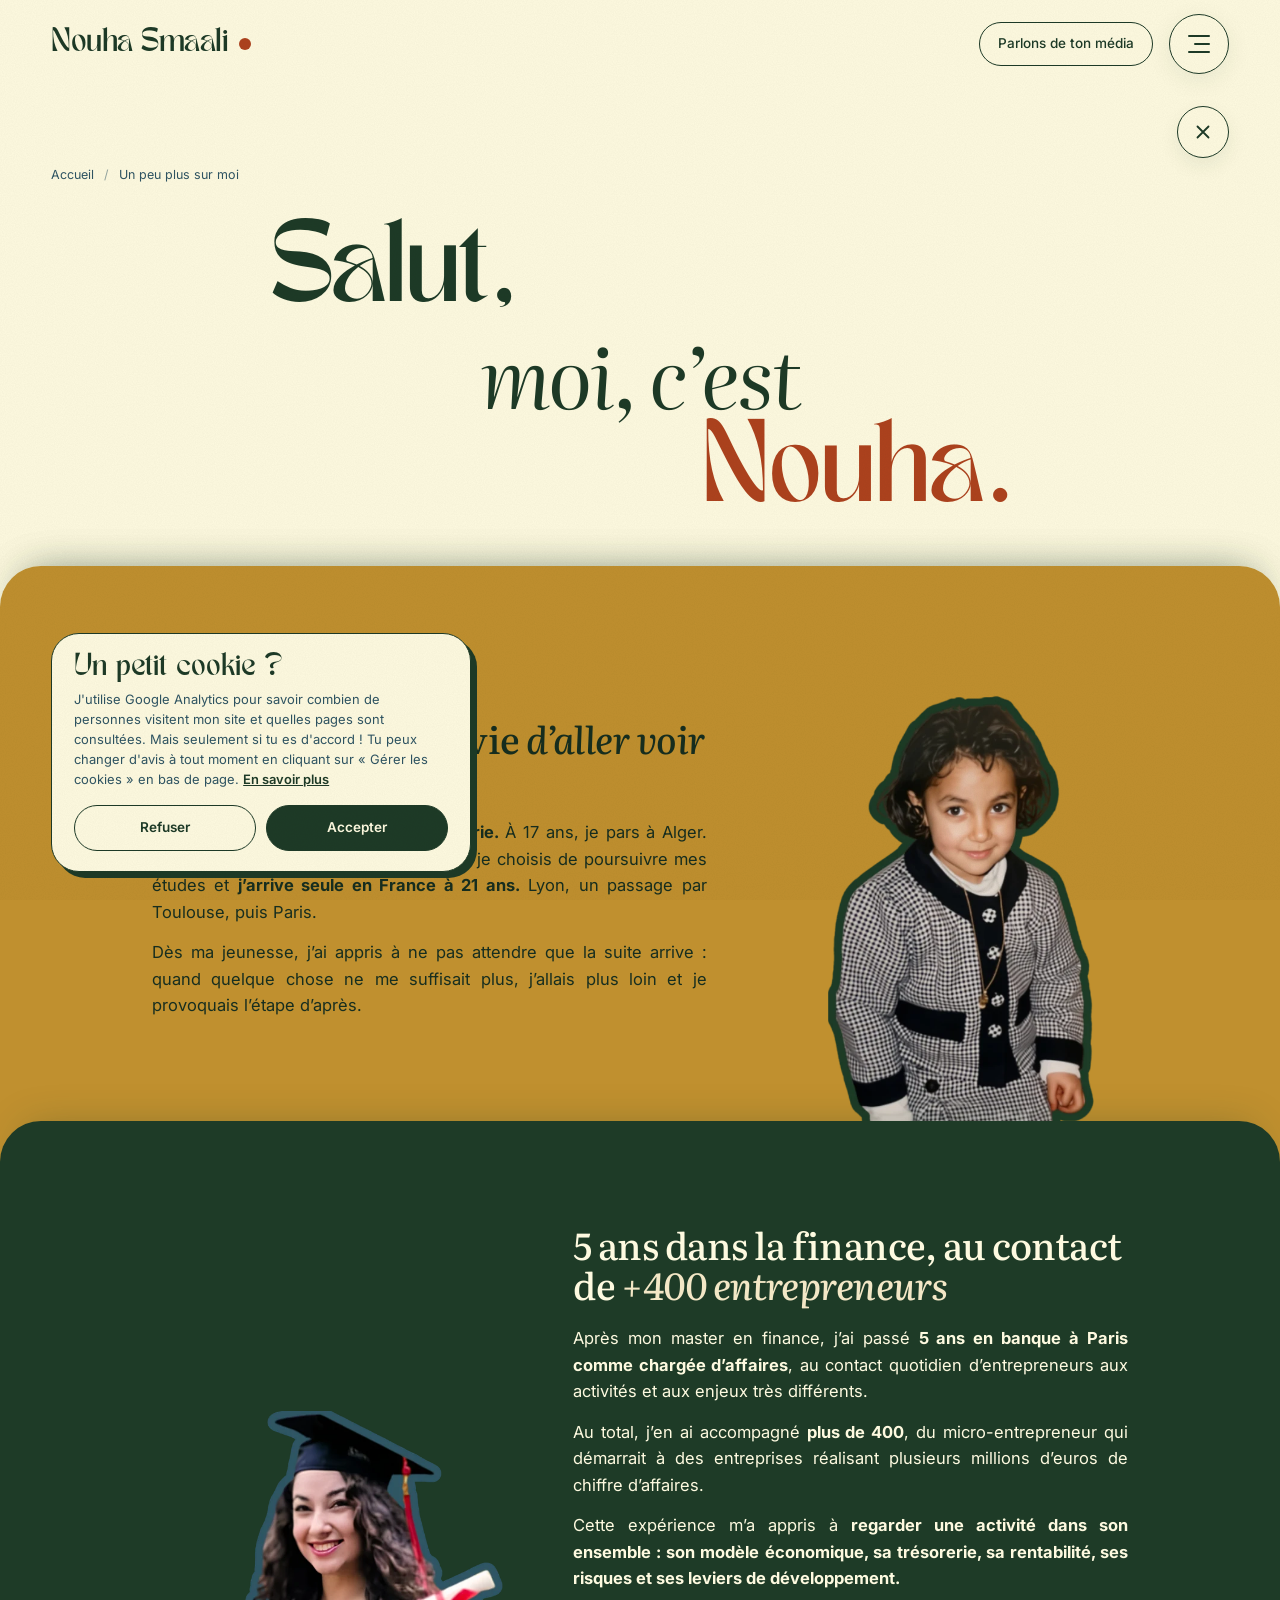
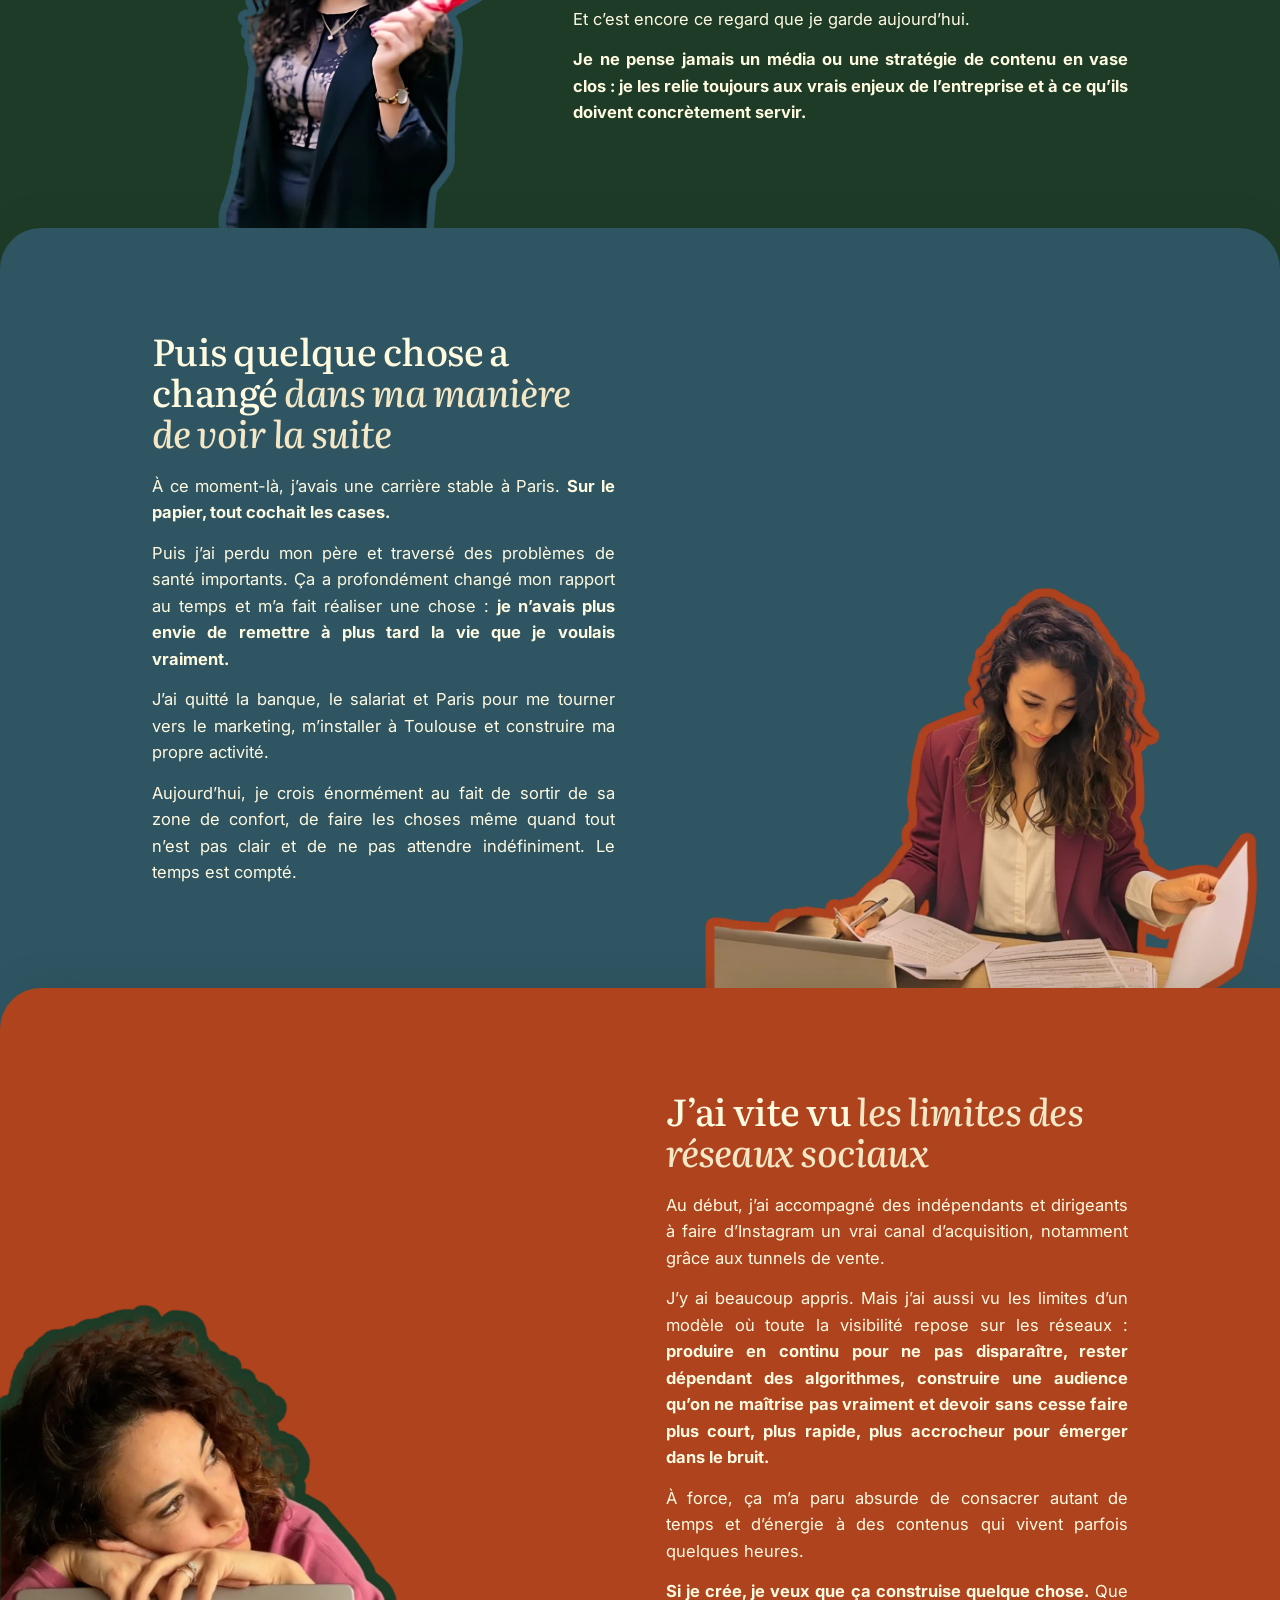
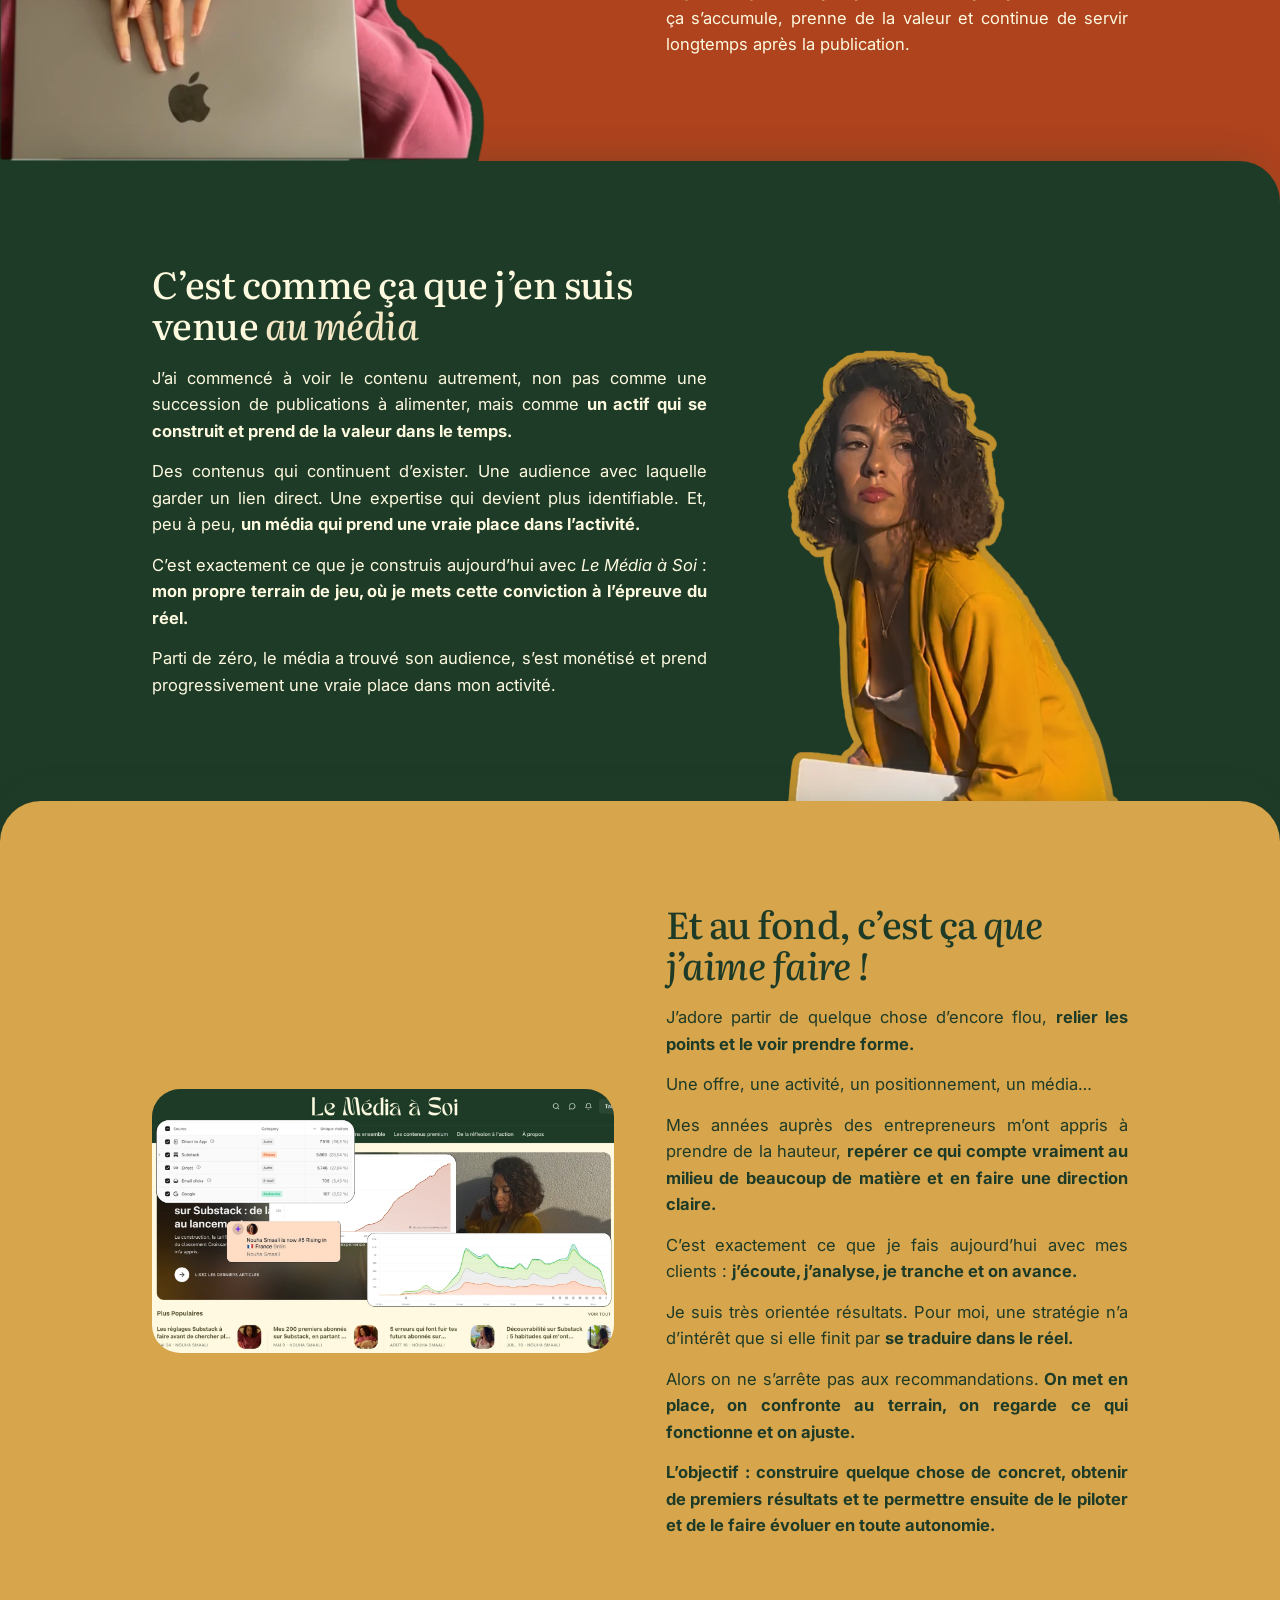
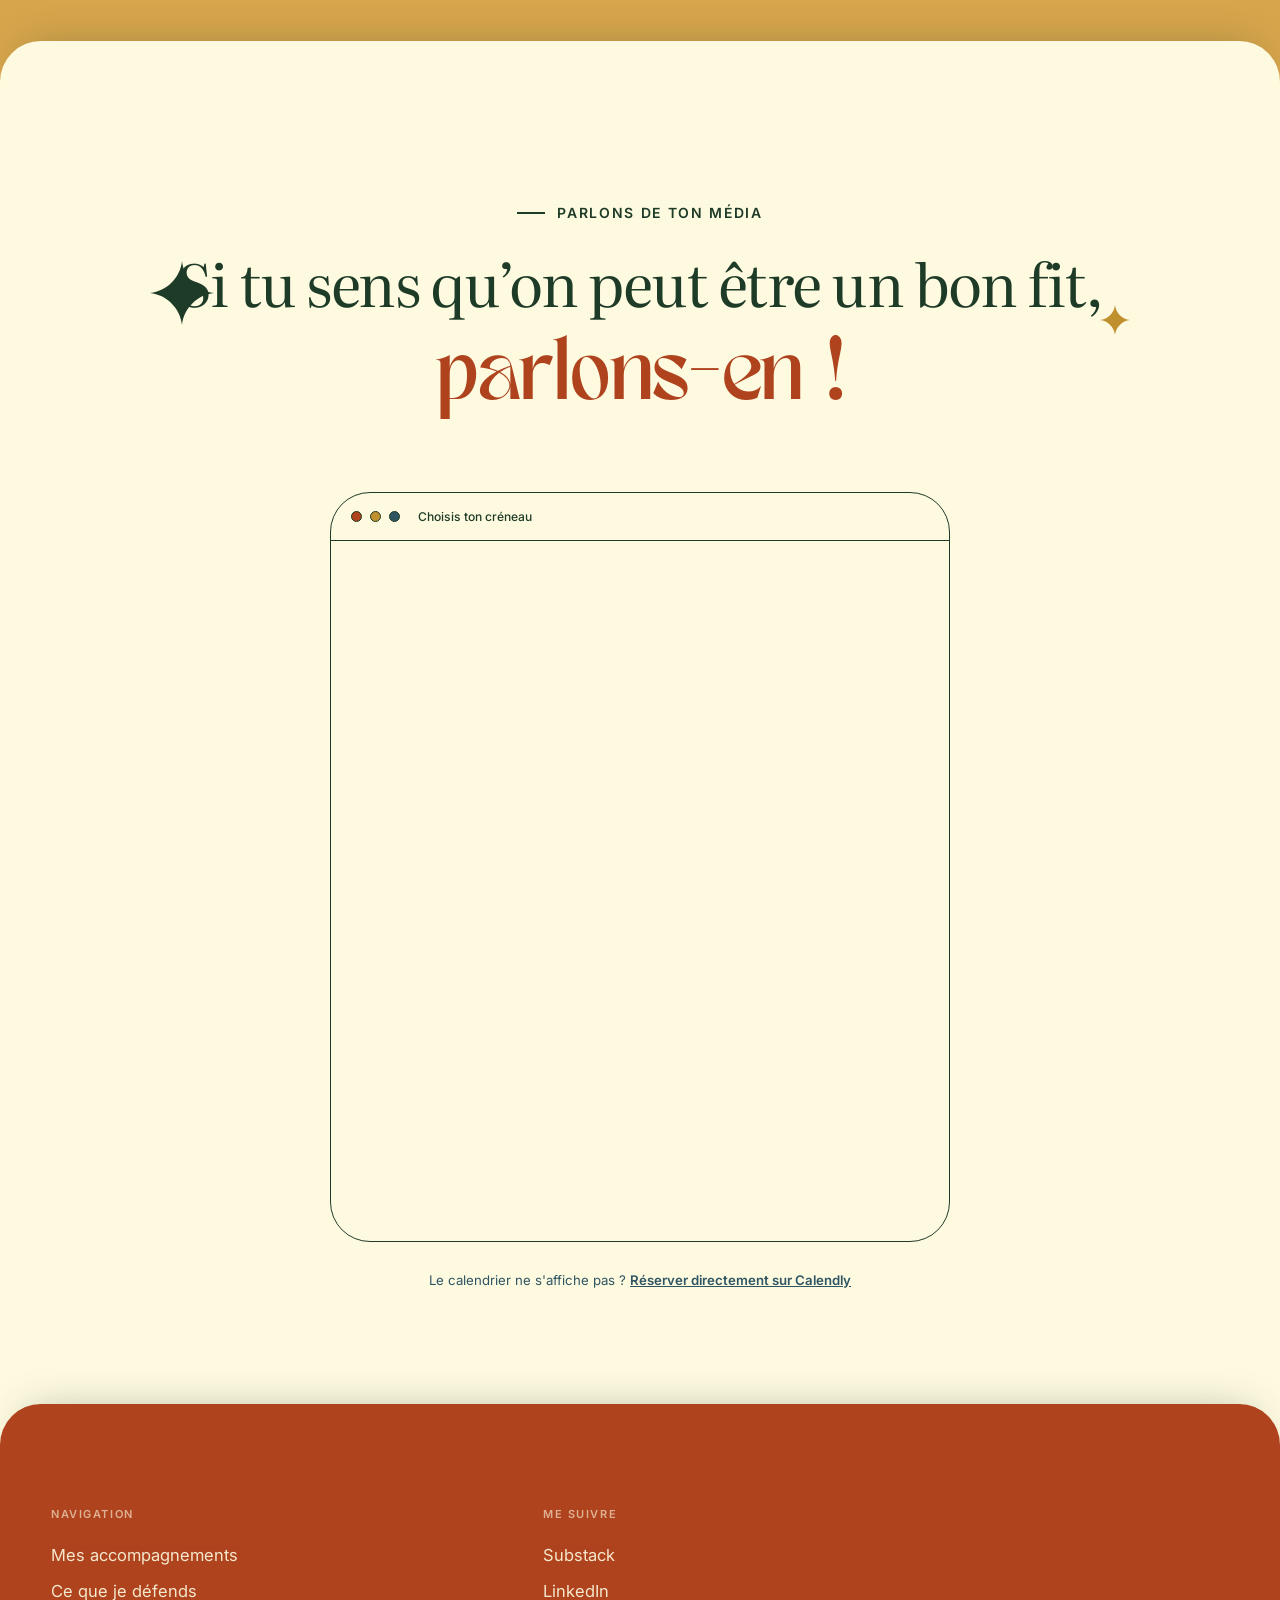
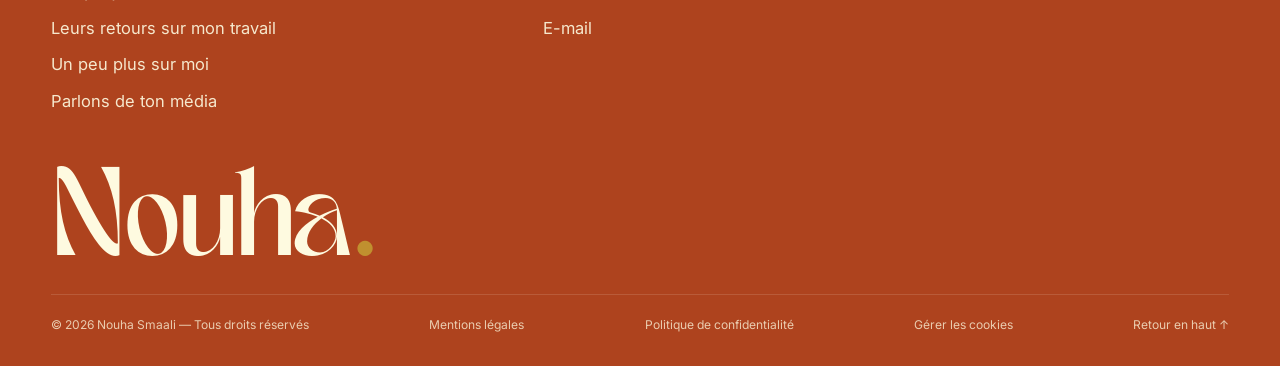
==== commit 68f37497: "changes" ====
--- a/a-propos.html
+++ b/a-propos.html
@@ -5,9 +5,23 @@
   <meta name="viewport" content="width=device-width, initial-scale=1">
   <title>Un peu plus sur moi — Nouha Smaali</title>
   <meta name="description" content="Salut, moi c’est Nouha. De 5 ans en banque auprès de plus de 400 entrepreneurs au marketing et à la création du Média à Soi : découvre mon parcours et ma manière de travailler.">
+  <link rel="canonical" href="https://nouhasmaali.com/a-propos.html">
   <meta property="og:title" content="Un peu plus sur moi — Nouha Smaali">
-  <meta property="og:description" content="Salut, moi c’est Nouha. De 5 ans en banque auprès de plus de 400 entrepreneurs au marketing et à la création du Média à Soi : découvre mon parcours et ma manière de travailler.">
+  <meta property="og:description" content="Salut, moi c’est Nouha. De 5 ans en banque aupr&#232;s de plus de 400 entrepreneurs au marketing et &#224; la cr&#233;ation du M&#233;dia &#224; Soi : d&#233;couvre mon parcours et ma mani&#232;re de travailler.">
   <meta property="og:type" content="website">
+  <meta property="og:site_name" content="Nouha Smaali">
+  <meta property="og:locale" content="fr_FR">
+  <meta property="og:url" content="https://nouhasmaali.com/a-propos.html">
+  <meta property="og:image" content="https://nouhasmaali.com/assets/img/poster-2.webp">
+  <meta property="og:image:type" content="image/webp">
+  <meta property="og:image:width" content="1408">
+  <meta property="og:image:height" content="736">
+  <meta property="og:image:alt" content="Portrait de Nouha Smaali">
+  <meta name="twitter:card" content="summary_large_image">
+  <meta name="twitter:title" content="Un peu plus sur moi — Nouha Smaali">
+  <meta name="twitter:description" content="Salut, moi c’est Nouha. De 5 ans en banque aupr&#232;s de plus de 400 entrepreneurs au marketing et &#224; la cr&#233;ation du M&#233;dia &#224; Soi : d&#233;couvre mon parcours et ma mani&#232;re de travailler.">
+  <meta name="twitter:image" content="https://nouhasmaali.com/assets/img/poster-2.webp">
+  <meta name="twitter:image:alt" content="Portrait de Nouha Smaali">
   <meta name="theme-color" content="#fefae0">
   <link rel="icon" href="assets/img/favicon.png" type="image/png" sizes="64x64">
   <link rel="apple-touch-icon" href="assets/img/apple-touch-icon.png">
@@ -18,7 +32,6 @@
   <link rel="preload" href="assets/fonts/tan-meringue.woff2" as="font" type="font/woff2" crossorigin>
   <link rel="stylesheet" href="assets/css/style.css">
   <link rel="preconnect" href="https://calendly.com">
-  <script>document.documentElement.classList.add("js");</script>
 </head>
 <body id="top">
   <a class="skip-link" href="#contenu">Aller au contenu</a>
@@ -220,6 +233,7 @@
       <div class="footer__bottom">
         <span>© <span data-year>2026</span> Nouha Smaali — Tous droits réservés</span>
         <a href="mentions-legales.html">Mentions légales</a>
+        <a href="politique-confidentialite.html">Politique de confidentialité</a>
         <button type="button" class="footer__cookies" data-cookie-settings>Gérer les cookies</button>
         <a href="#top">Retour en haut ↑</a>
       </div>
--- a/assets/css/style.css
+++ b/assets/css/style.css
@@ -169,23 +169,23 @@
   stroke-dasharray: 1;
   stroke-dashoffset: 0;
 }
-.js [data-reveal] .doodle path {
+.reveal-ready [data-reveal] .doodle path {
   stroke-dashoffset: 1;
   transition: stroke-dashoffset 1.4s var(--ease) 0.35s;
 }
-.js .is-visible .doodle path { stroke-dashoffset: 0; }
+.reveal-ready .is-visible .doodle path { stroke-dashoffset: 0; }
 @keyframes spin { to { transform: rotate(360deg); } }
 .float { animation: float 6s ease-in-out infinite; }
 @keyframes float { 50% { transform: translateY(-10px) rotate(4deg); } }
 
 /* ---------- Reveal on scroll ---------- */
-.js [data-reveal] {
+.reveal-ready [data-reveal] {
   opacity: 0;
   transform: translateY(28px);
   transition: opacity 0.9s var(--ease), transform 0.9s var(--ease);
   transition-delay: var(--delay, 0s);
 }
-.js [data-reveal].is-visible { opacity: 1; transform: none; }
+.reveal-ready [data-reveal].is-visible { opacity: 1; transform: none; }
 
 /* ---------- Boutons ---------- */
 .btn {
@@ -821,8 +821,8 @@
   font-weight: 700;
   font-synthesis: none;
   font-variation-settings: "SOFT" 100, "WONK" 1;
-  font-size: clamp(2.6rem, 5.4vw, 5.6rem);
-  line-height: 4;
+  font-size: calc(clamp(2.2rem, 3.4vw, 3.7rem) * 0.92);
+  line-height: 1.1;
   letter-spacing: -0.03em;
   text-align: left;
   margin-bottom: 20px;
@@ -833,10 +833,11 @@
   font-style: italic;
 }
 .offer__promise {
-  font-family: var(--font-editorial);
-  font-size: clamp(1.15rem, 0.7vw + 0.95rem, 1.5rem);
-  line-height: 1.4;
-  max-width: 32ch;
+  font-family: var(--font-body);
+  font-size: clamp(0.95rem, 0.2vw + 0.9rem, 1.05rem);
+  line-height: 1.6;
+  max-width: none;
+  color: var(--ink);
   margin-bottom: 20px;
 }
 .offer__bottom {
@@ -898,9 +899,9 @@
   transition: transform 0.6s var(--ease), box-shadow 0.6s var(--ease);
   z-index: 1;
 }
-.js .v-obj[data-reveal] { transform: translateY(28px) rotate(var(--r)); }
-.js .v-obj[data-reveal].is-visible { transform: rotate(var(--r)); }
-.v-obj:hover, .js .v-obj[data-reveal].is-visible:hover { transform: rotate(0deg) scale(1.03); z-index: 5; }
+.reveal-ready .v-obj[data-reveal] { transform: translateY(28px) rotate(var(--r)); }
+.reveal-ready .v-obj[data-reveal].is-visible { transform: rotate(var(--r)); }
+.v-obj:hover, .reveal-ready .v-obj[data-reveal].is-visible:hover { transform: rotate(0deg) scale(1.03); z-index: 5; }
 
 .testimonial {
   display: inline-block;
@@ -1030,8 +1031,6 @@
 .avatar--blush { background: var(--blush); }
 .avatar--butter { background: var(--butter); }
 
-/* Modal vidéo */
-
 /* ==========================================================================
    Un peu plus sur moi (home)
    ========================================================================== */
@@ -1058,7 +1057,7 @@
   transform: translate(-34px, 100px);
 }
 @media (min-width: 901px) {
-  .js .about > .about__photo[data-reveal].is-visible {
+  .reveal-ready .about > .about__photo[data-reveal].is-visible {
     transform: translate(-34px, 80px);
   }
 }
@@ -1526,17 +1525,19 @@
 .story__block--social { container-type: inline-size; }
 .story__block--change .story__change-photo {
   position: relative;
-  max-width: 520px;
+  max-width: 640px;
   left: calc((100vw - 100cqw) / 2);
 }
 @media (min-width: 901px) {
   .story__block--change { grid-template-columns: repeat(2, minmax(0, 1fr)); }
+  .story__block--change .story__change-photo { width: 125%; }
   .story__block.story__block--social { grid-template-columns: repeat(2, minmax(0, 1fr)); }
+  .story__block--social .story__left-photo { width: 110%; }
 }
 .story__block--social .story__left-photo {
   position: relative;
-  max-width: 460px;
-  right: calc((100vw - 100cqw) / 2);
+  max-width: 510px;
+  right: calc((100vw - 100cqw) / 2 + 12px);
 }
 .story__block h2 {
   font-family: var(--font-editorial);
@@ -1587,7 +1588,7 @@
   .reader-comment--favorite { --r: -0.6deg; }
   .reader-comment--recommendation { --r: 0.6deg; }
   .testimonial { --r: 0deg; }
-  .v-obj.testimonial:hover, .js .v-obj.testimonial[data-reveal].is-visible:hover { transform: none; }
+  .v-obj.testimonial:hover, .reveal-ready .v-obj.testimonial[data-reveal].is-visible:hover { transform: none; }
 }
 
 @media (max-width: 900px) {
@@ -1697,20 +1698,12 @@
 /* ==========================================================================
    Offres (home) : nouveaux contenus
    ========================================================================== */
-.offer .offer__title { font-size: calc(clamp(2.2rem, 3.4vw, 3.7rem) * 0.92); line-height: 1.1; }
 .offer__lede {
   font-family: var(--font-editorial);
   font-style: italic;
   font-size: clamp(1.05rem, 0.4vw + 0.95rem, 1.25rem);
   line-height: 1.4;
   margin-bottom: 16px;
-}
-.offer .offer__promise {
-  font-family: var(--font-body);
-  font-size: clamp(0.95rem, 0.2vw + 0.9rem, 1.05rem);
-  line-height: 1.6;
-  max-width: none;
-  color: var(--ink);
 }
 .offer__bottom--cta { justify-content: flex-start; }
 
@@ -1887,9 +1880,9 @@
   box-shadow: 0 30px 50px -30px rgba(0, 0, 0, 0.55);
   transition: transform 0.6s var(--ease), box-shadow 0.6s var(--ease);
 }
-.js .creed__item[data-reveal] { transform: translateY(30px) rotate(var(--r)); }
-.js .creed__item[data-reveal].is-visible { transform: rotate(var(--r)); }
-.creed__item:hover, .js .creed__item[data-reveal].is-visible:hover {
+.reveal-ready .creed__item[data-reveal] { transform: translateY(30px) rotate(var(--r)); }
+.reveal-ready .creed__item[data-reveal].is-visible { transform: rotate(var(--r)); }
+.creed__item:hover, .reveal-ready .creed__item[data-reveal].is-visible:hover {
   transform: rotate(0deg) translateY(-6px);
   box-shadow: 0 40px 60px -30px rgba(0, 0, 0, 0.7);
   z-index: 3;
@@ -2130,7 +2123,7 @@
 }
 @media (min-width: 1101px) {
   .hero2 .hero2__aside {
-    top: calc(var(--hs) * 1.14);
+    top: calc(var(--hs) * 4.5);
     right: -250px;
     width: calc(var(--hs) * 5.5);
     height: calc(var(--hs) * 0.74 * 1.12 * 2);
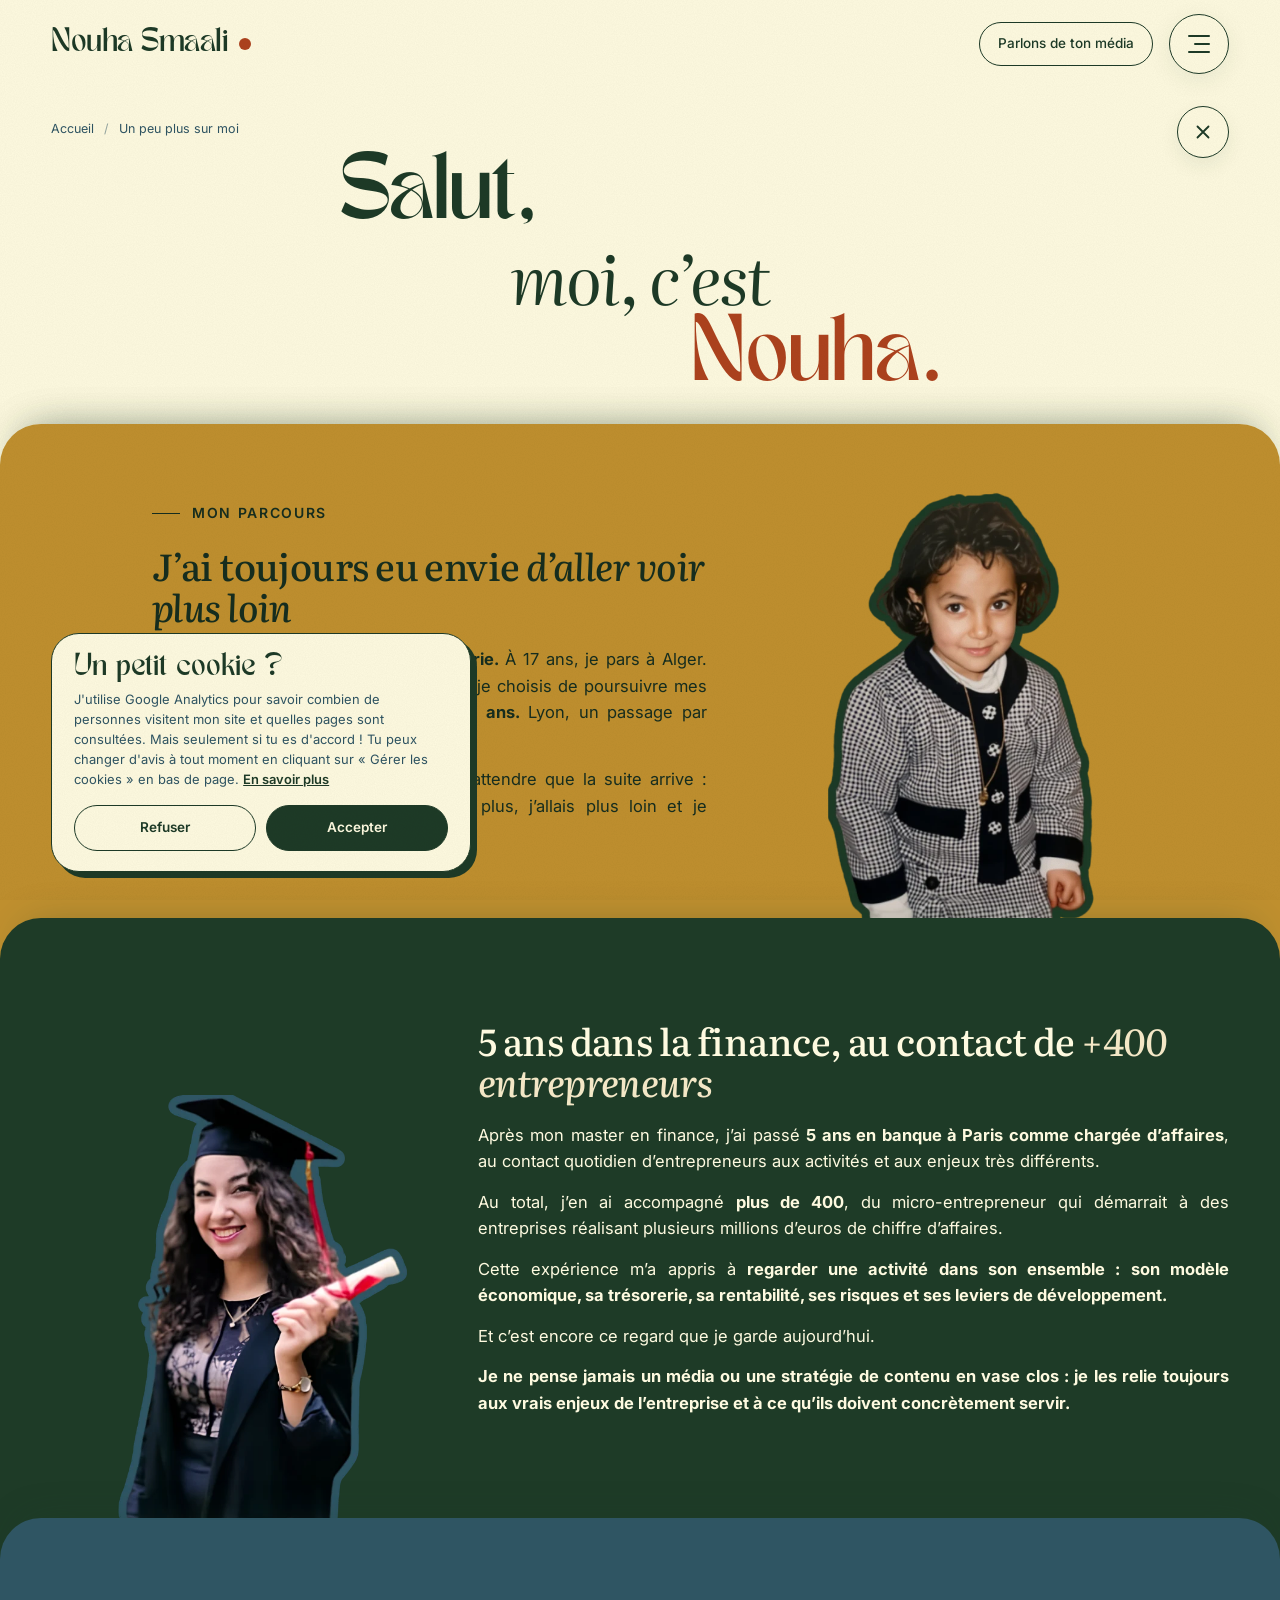
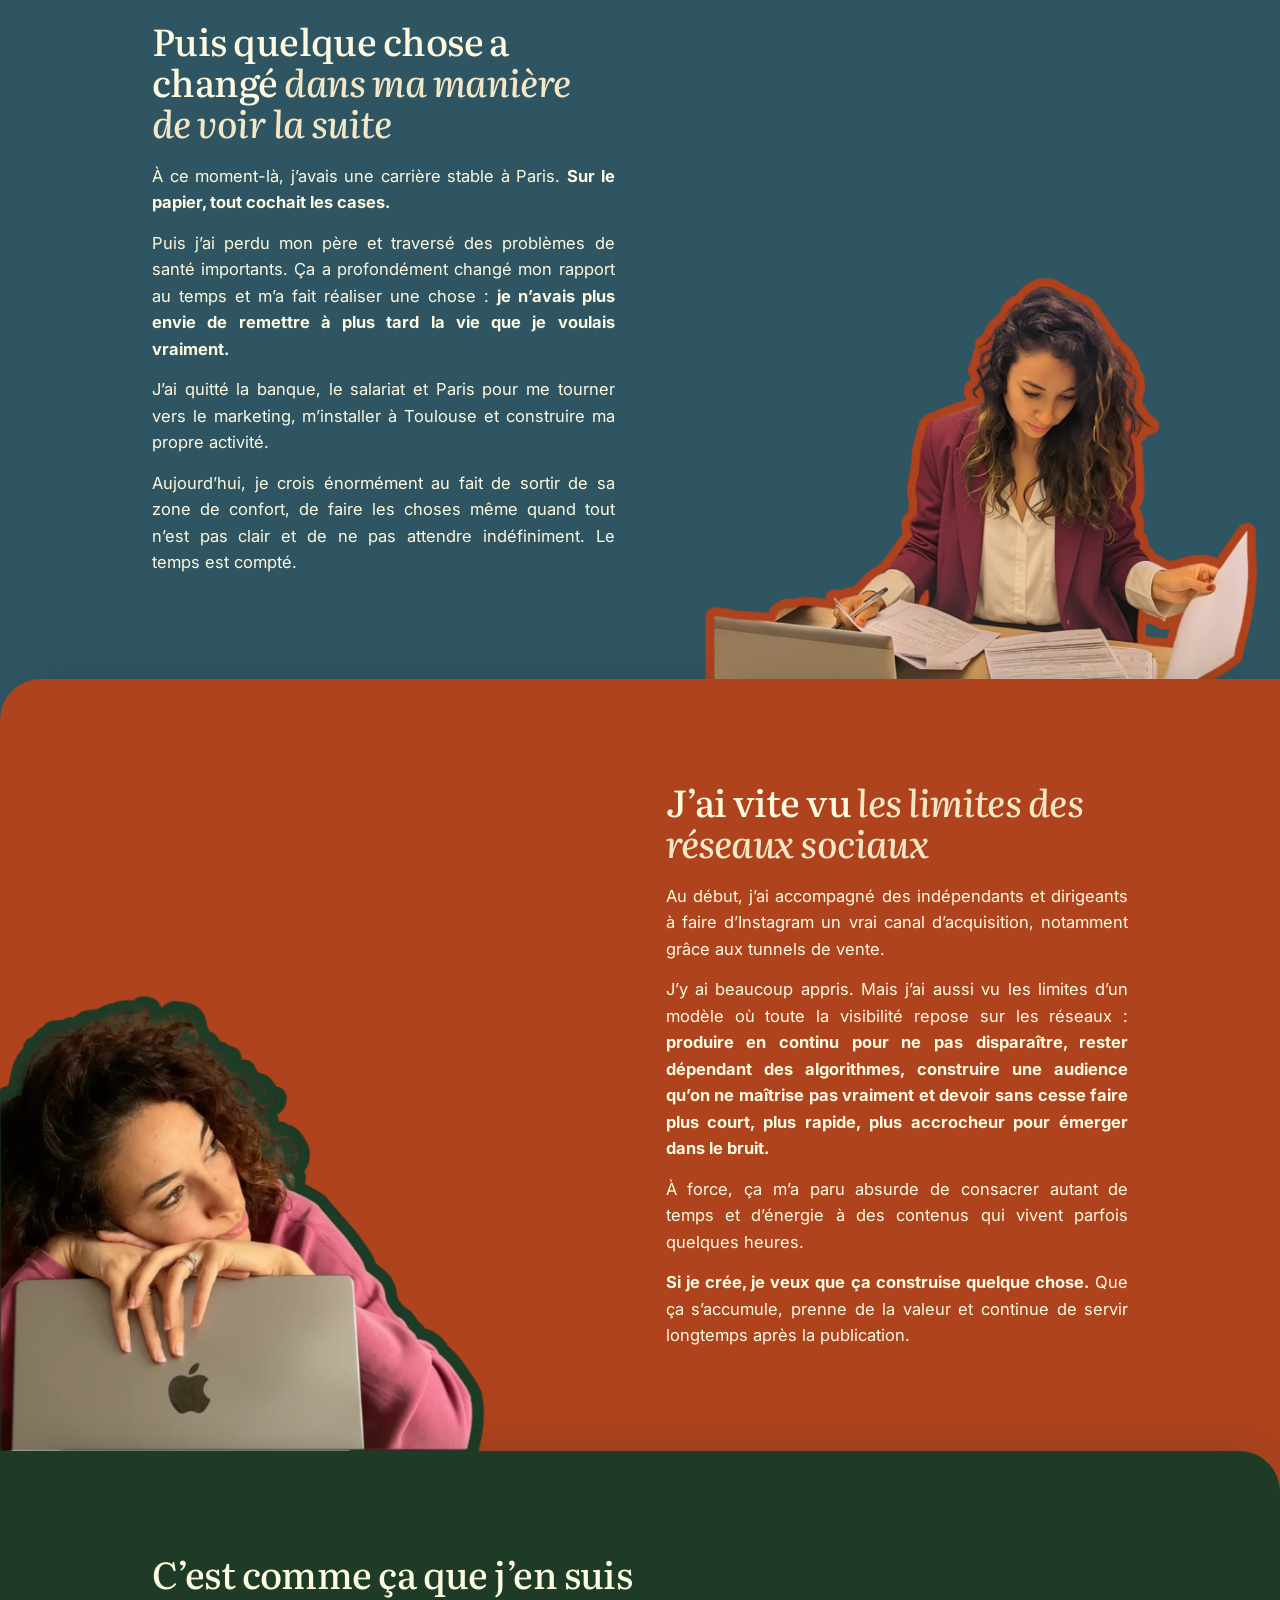
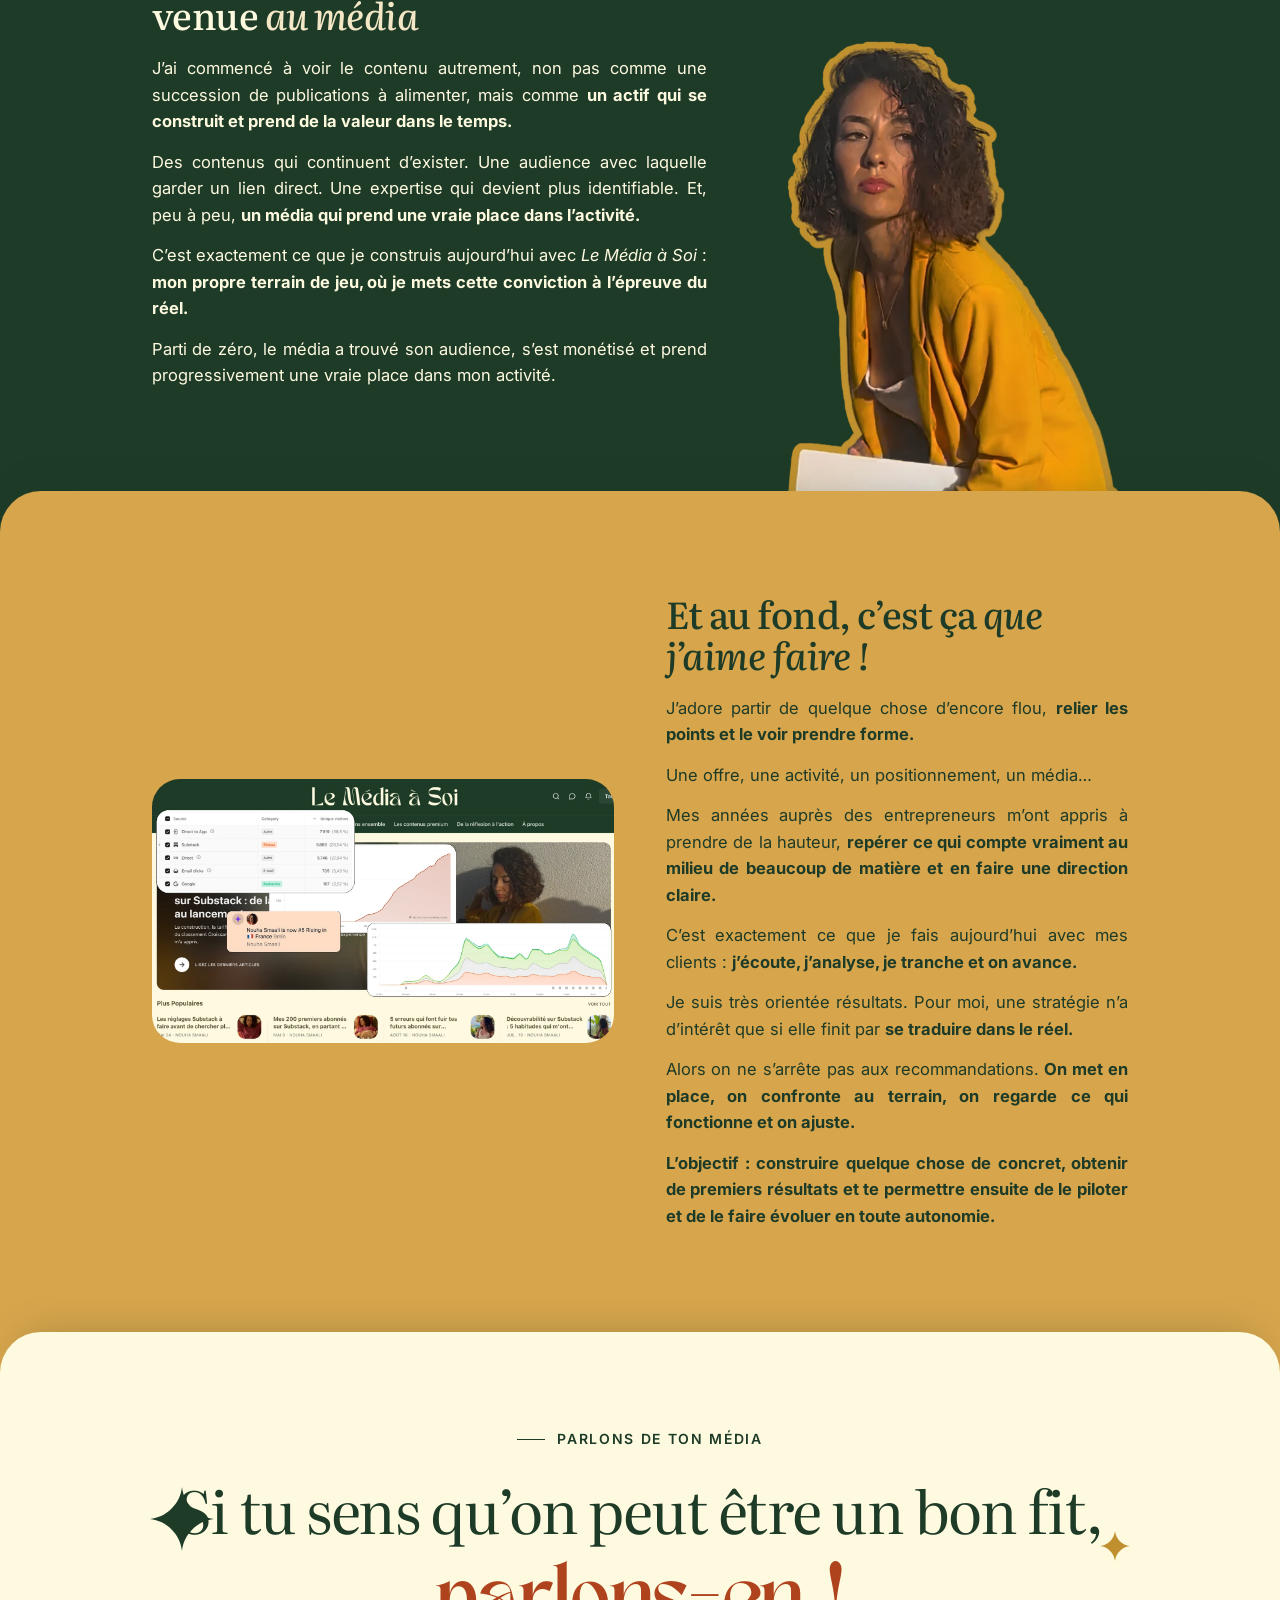
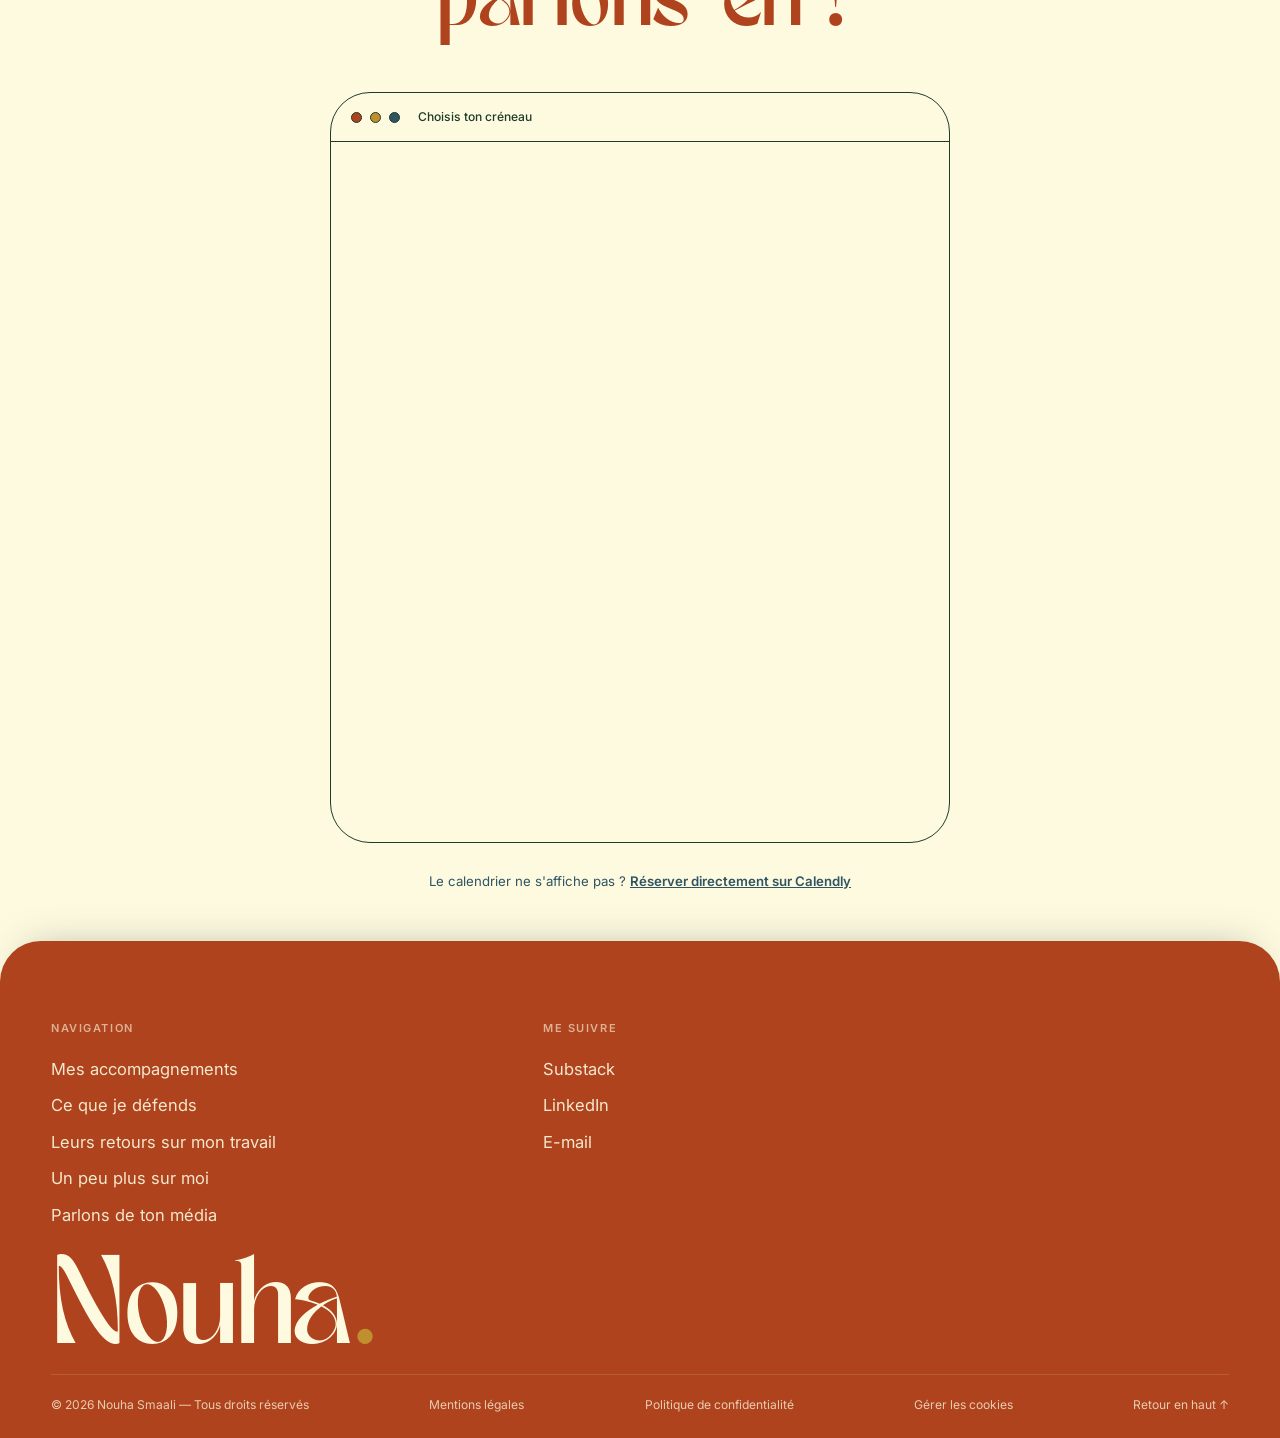
==== commit b323cad6: "changes" ====
--- a/a-propos.html
+++ b/a-propos.html
@@ -72,6 +72,9 @@
           <li class="menu__item menu__item--4">
             <a class="menu__link" href="a-propos.html"><span class="menu__num">04</span><span class="menu__label">Un peu plus sur moi</span></a>
           </li>
+          <li class="menu__item menu__item--5">
+            <a class="menu__link" href="#rendez-vous"><span class="menu__num">05</span><span class="menu__label">Parlons de ton média (prise de rendez-vous)</span></a>
+          </li>
          
         </ol>
       </nav>
@@ -88,7 +91,7 @@
 
   <main id="contenu">
 
-    <section class="page-hero" aria-labelledby="page-title">
+    <section class="page-hero page-hero--about" aria-labelledby="page-title">
       <div class="container">
         <ol class="breadcrumb" aria-label="Fil d'Ariane">
           <li><a href="index.html">Accueil</a></li>
--- a/assets/css/style.css
+++ b/assets/css/style.css
@@ -47,6 +47,9 @@
   --font-body: "Inter", system-ui, -apple-system, "Segoe UI", Roboto, sans-serif;
 
   --gutter: clamp(16px, 4vw, 56px);
+  --space-section: clamp(56px, 7vw, 104px);
+  --space-page-top: clamp(24px, 3.2vw, 48px);
+  --space-page-bottom: clamp(32px, 4.5vw, 64px);
   --maxw: 1360px;
   --radius: 28px;
   --radius-lg: 40px;
@@ -112,7 +115,7 @@
   margin-inline: auto;
   padding-inline: var(--gutter);
 }
-.section { padding-block: clamp(80px, 12vw, 180px); position: relative; overflow-x: clip; }
+.section { padding-block: var(--space-section); position: relative; overflow-x: clip; }
 
 /* ---------- Typographie ---------- */
 .hl { color: var(--accent); }
@@ -403,6 +406,7 @@
 .menu-open .menu__item:nth-child(2) { transition-delay: 0.31s; }
 .menu-open .menu__item:nth-child(3) { transition-delay: 0.37s; }
 .menu-open .menu__item:nth-child(4) { transition-delay: 0.43s; }
+.menu-open .menu__item:nth-child(5) { transition-delay: 0.49s; }
 .menu__link {
   display: flex;
   align-items: baseline;
@@ -496,8 +500,8 @@
 .hero {
   position: relative;
   overflow-x: clip;
-  padding-top: calc(var(--header-h) + clamp(40px, 7vw, 110px));
-  padding-bottom: clamp(56px, 7vw, 96px);
+  padding-top: calc(var(--header-h) + var(--space-page-top));
+  padding-bottom: var(--space-page-bottom);
 }
 .inline-photo--slideshow {
   position: relative;
@@ -538,7 +542,7 @@
 /* ---------- Hero v2 : composition typographique libre ---------- */
 .hero2 {
   --hs: clamp(2.6rem, 7.2vw, 7.8rem);   /* taille du grand titre */
-  padding-top: calc(var(--header-h) + clamp(24px, 4vw, 64px));
+  padding-top: calc(var(--header-h) + clamp(16px, 2.4vw, 32px));
 }
 .hero2__thread {
   position: absolute;
@@ -578,10 +582,11 @@
   color: inherit;
 }
 .hero2__row { display: block; white-space: nowrap; }
-.hero2__row--1 { display: flex; align-items: center; gap: 0.4em; }
-.hero2__push { margin-left: auto; margin-right: 4%; display: inline-flex; align-items: center; gap: 0.18em; }
+.hero2__row--1 { display: flex; align-items: center; }
+.hero2__lead { display: flex; width: 100%; align-items: center; justify-content: flex-start; gap: 0.3em; }
+.hero2__push { display: inline-block; }
 .hero2__row--2 { text-align: right; }
-.hero2__row--3 { padding-left: 13%; }
+.hero2__row--3 { padding-left: 0; }
 .hero2__row--4 { padding-left: 46%; }
 .hero2__avatar {
   display: inline-block;
@@ -615,12 +620,12 @@
   flex: none;
 }
 .hero2__aside-text {
-  font-size: clamp(0.9rem, 0.35vw + 0.75rem, 1.05rem);
-  line-height: 1.45;
+  font-size: clamp(1rem, 0.35vw + 0.8rem, 1.0rem);
+  line-height: 1.5;
 }
 
 .hero2__bottom {
-  margin-top: clamp(40px, 6vw, 88px);
+  margin-top: clamp(28px, 4vw, 56px);
   display: grid;
   grid-template-columns: minmax(0, 1.05fr) minmax(0, 1fr);
   gap: clamp(28px, 5vw, 88px);
@@ -875,13 +880,6 @@
    Témoignages
    ========================================================================== */
 .voices { background: var(--paper-2); overflow: hidden; }
-.voices__cards {
-  display: grid;
-  grid-template-columns: repeat(3, minmax(0, 1fr));
-  gap: clamp(28px, 2.8vw, 40px);
-  align-items: start;
-  padding: 16px 8px 8px;
-}
 .voices__title {
   text-align: center;
   padding-block: 0 clamp(20px, 3vw, 40px);
@@ -959,16 +957,6 @@
 .testimonial__stars { width: 112px; height: auto; }
 .testimonial__brand { width: 92px; height: auto; }
 
-.reader-comments {
-  display: grid;
-  grid-template-columns: repeat(2, minmax(0, 1fr));
-  gap: clamp(24px, 3vw, 40px);
-  align-items: start;
-  max-width: 1120px;
-  margin-inline: auto;
-  margin-top: clamp(24px, 3vw, 40px);
-  padding: 16px 8px 8px;
-}
 .reader-comment {
   min-width: 0;
   padding: clamp(20px, 2vw, 28px);
@@ -1009,6 +997,124 @@
   z-index: 3;
 }
 
+/* Carrousel des avis, façon « coverflow » : la carte du centre est mise en
+   avant, ses voisines sont plus petites, estompées et coupées par les bords
+   de l'écran. Sans JavaScript, la rangée reste défilable au doigt / au trackpad. */
+.carousel {
+  --card-w: clamp(280px, 31vw, 440px);
+  --gap: clamp(12px, 1.4vw, 22px);
+  position: relative;
+}
+.carousel__viewport {
+  /* pleine largeur d'écran : les cartes de côté sont coupées par les bords */
+  width: 100vw;
+  margin-left: calc(50% - 50vw);
+  padding: 30px 0 22px;
+  overflow-x: auto;
+  scroll-snap-type: x mandatory;
+  scrollbar-width: none;
+}
+.carousel__viewport::-webkit-scrollbar { display: none; }
+.carousel.is-ready .carousel__viewport { overflow: hidden; scroll-snap-type: none; touch-action: pan-y; }
+.carousel__track { display: flex; gap: var(--gap); align-items: stretch; }
+.carousel.is-ready .carousel__track { transition: transform 0.7s var(--ease); will-change: transform; }
+.carousel__slide {
+  flex: 0 0 var(--card-w);
+  min-width: 0;
+  display: flex;
+  scroll-snap-align: center;
+}
+.carousel.is-ready .carousel__slide {
+  /* --x et --s sont calculés par main.js selon la distance à la carte du centre */
+  transform: translateX(var(--x, 0px)) scale(var(--s, 1));
+  transition: transform 0.7s var(--ease);
+  cursor: pointer;
+}
+.carousel.is-ready .carousel__viewport { cursor: grab; user-select: none; -webkit-user-select: none; }
+.carousel.is-ready .carousel__slide.is-active { cursor: grab; }
+.carousel.is-dragging .carousel__viewport,
+.carousel.is-dragging .carousel__slide { cursor: grabbing; }
+/* cartes de côté estompées : on atténue le contenu, la carte reste opaque
+   (le trait de fond ne doit pas apparaître à travers) */
+.carousel.is-ready .carousel__slide > .v-obj > * { transition: opacity 0.7s var(--ease); }
+.carousel.is-ready .carousel__slide:not(.is-active) > .v-obj > * { opacity: 0.45; }
+.carousel__track.no-anim, .carousel__track.no-anim .carousel__slide,
+.carousel__track.no-anim .carousel__slide > .v-obj > *,
+.carousel.is-dragging .carousel__track { transition: none; }
+.carousel.is-dragging { user-select: none; }
+
+/* cartes droites, sans zoom au survol : c'est la carte du centre qui ressort */
+.carousel__slide > .v-obj,
+.reveal-ready .carousel__slide > .v-obj[data-reveal],
+.carousel__slide > .v-obj:hover {
+  --r: 0deg;
+  transform: none;
+}
+.carousel__slide > .v-obj {
+  display: flex;
+  flex-direction: column;
+  width: 100%;
+  margin: 0;
+  box-shadow: 0 18px 40px -22px rgba(30, 59, 39, 0.45);
+  transition: box-shadow 0.7s var(--ease);
+}
+.carousel__slide.is-active > .v-obj { box-shadow: 0 30px 60px -24px rgba(30, 59, 39, 0.55); }
+.carousel__slide .testimonial__quote { margin-bottom: 28px; }
+.carousel__slide .testimonial__author { margin-top: auto; }
+
+.carousel__controls {
+  display: flex;
+  align-items: center;
+  justify-content: center;
+  gap: 14px;
+  margin-top: clamp(10px, 1.6vw, 22px);
+}
+.carousel__controls[hidden] { display: none; }
+.carousel__btn {
+  display: grid;
+  place-items: center;
+  flex: none;
+  width: 52px;
+  height: 52px;
+  padding: 0;
+  border: 1.5px solid var(--ink);
+  border-radius: 50%;
+  background: var(--paper);
+  color: var(--ink);
+  cursor: pointer;
+  transition: background 0.3s, border-color 0.3s, color 0.3s, transform 0.4s var(--ease);
+}
+.carousel__btn svg { width: 42%; height: 42%; }
+.carousel__btn:hover, .carousel__btn:focus-visible { background: var(--accent); border-color: var(--accent); color: var(--accent-ink); }
+.carousel__btn:active { transform: scale(0.92); }
+.carousel__dots { display: flex; align-items: center; gap: 2px; }
+.carousel__dot {
+  display: grid;
+  place-items: center;
+  min-width: 24px;
+  height: 24px;
+  padding: 0 2px;
+  border: 0;
+  background: none;
+  cursor: pointer;
+}
+.carousel__dot::before {
+  content: "";
+  width: 10px;
+  height: 10px;
+  border: 1.5px solid var(--ink);
+  border-radius: 999px;
+  transition: width 0.4s var(--ease), background 0.3s;
+}
+.carousel__dot:hover::before { background: rgba(30, 59, 39, 0.25); }
+.carousel__dot[aria-current="true"]::before { width: 30px; background: var(--ink); }
+.carousel__dot:focus-visible { outline: 2px solid var(--accent); outline-offset: 2px; border-radius: 999px; }
+
+@media (max-width: 700px) {
+  .carousel { --card-w: min(76vw, 340px); --gap: 10px; }
+  .carousel__btn { width: 46px; height: 46px; }
+}
+
 /* Capture de message (DM) */
 .avatar {
   position: relative;
@@ -1042,7 +1148,7 @@
   align-items: start;
 }
 .about__title {
-  grid-column: 1 / span 7;
+  grid-column: 1 / -1;
   grid-row: 1;
   position: relative;
   z-index: 2;
@@ -1158,7 +1264,7 @@
 .booking__head {
   text-align: center;
   max-width: 980px;
-  margin: 0 auto clamp(40px, 6vw, 80px);
+  margin: 0 auto clamp(28px, 4vw, 56px);
   position: relative;
 }
 .booking__head .eyebrow { margin-bottom: 24px; }
@@ -1261,15 +1367,15 @@
 .site-footer {
   background: var(--accent);
   color: var(--paper);
-  padding-top: clamp(64px, 8vw, 120px);
-  padding-bottom: 32px;
+  padding-top: calc(var(--sheet-r) + clamp(24px, 3vw, 40px));
+  padding-bottom: 24px;
   overflow: hidden;
 }
 .footer__grid {
   display: grid;
   grid-template-columns: minmax(0, 1.4fr) repeat(2, minmax(0, 1fr));
   gap: 40px;
-  padding-bottom: clamp(48px, 6vw, 90px);
+  padding-bottom: clamp(32px, 4vw, 56px);
 }
 .footer__col h2 {
   font-size: 0.75rem;
@@ -1301,7 +1407,7 @@
   justify-content: space-between;
   gap: 16px;
   flex-wrap: wrap;
-  margin-top: 32px;
+  margin-top: 24px;
   padding-top: 20px;
   border-top: 1px solid rgba(254, 250, 224, 0.18);
   font-size: 0.82rem;
@@ -1314,12 +1420,12 @@
    Pages intérieures
    ========================================================================== */
 .legal-page {
-  padding-top: calc(var(--header-h) + clamp(40px, 6vw, 80px));
-  padding-bottom: clamp(72px, 10vw, 140px);
+  padding-top: calc(var(--header-h) + var(--space-page-top));
+  padding-bottom: var(--space-page-bottom);
 }
 .legal-page__title {
   font-size: calc(clamp(2.8rem, 7vw, 6.5rem) * 0.92);
-  margin-bottom: clamp(40px, 6vw, 72px);
+  margin-bottom: clamp(24px, 3vw, 40px);
 }
 .legal-page__content {
   max-width: 780px;
@@ -1343,8 +1449,8 @@
 .page-hero {
   position: relative;
   overflow-x: clip;
-  padding-top: calc(var(--header-h) + clamp(40px, 6vw, 100px));
-  padding-bottom: clamp(60px, 8vw, 120px);
+  padding-top: calc(var(--header-h) + var(--space-page-top));
+  padding-bottom: var(--space-page-bottom);
 }
 .breadcrumb {
   display: flex;
@@ -1352,7 +1458,7 @@
   gap: 10px;
   font-size: 0.85rem;
   color: var(--ink-2);
-  margin-bottom: clamp(28px, 4vw, 48px);
+  margin-bottom: clamp(20px, 2.8vw, 36px);
   list-style: none;
   padding: 0;
 }
@@ -1489,6 +1595,10 @@
 }
 .story__block.story__block--finance,
 .story__block.story__block--photo-left { grid-template-columns: minmax(0, 4fr) minmax(0, 6fr); }
+.story__block.story__block--finance {
+  grid-column: 1 / -1;
+  grid-template-columns: minmax(0, 4fr) minmax(0, 8fr);
+}
 .story__block.story__block--work {
   --story-bg: var(--sun);
   --story-body: var(--story-ink);
@@ -1557,7 +1667,12 @@
   gap: clamp(32px, 6vw, 96px);
   align-items: center;
 }
-.about-hero__grid .page-hero__title { font-size: clamp(2.4rem, 6.4vw, 6.4rem); line-height: 1; }
+.page-hero--about {
+  padding-top: calc(var(--header-h) + clamp(16px, 2.4vw, 32px));
+  padding-bottom: clamp(20px, 3vw, 40px);
+}
+.page-hero--about .breadcrumb { margin-bottom: clamp(16px, 2vw, 24px); }
+.about-hero__grid .page-hero__title { font-size: clamp(2.5rem, min(5.2vw, 8.5vh), 5rem); line-height: 1; }
 .about-hero__grid .page-hero__title .line--2 { padding-left: 0; }
 .about-page-title { display: flex; flex-direction: column; align-items: flex-start; gap: 0.22em; width: min(100%, 9em); margin-inline: auto; }
 .about-page-title > .line {
@@ -1566,25 +1681,35 @@
   text-box-edge: cap alphabetic;
 }
 @supports (text-box-trim: trim-both) {
-  .about-page-title { gap: 0.4em; }
+  .about-page-title { gap: 0.28em; }
 }
 .about-page-title__line--1 { margin-left: 0; }
 .about-page-title__line--2 { align-self: center; margin-left: 0; font-family: var(--font-editorial); font-style: italic; font-weight: 400; letter-spacing: -0.03em; font-size: 1em; line-height: 1; }
 .about-page-title__line--3 { align-self: flex-end; margin-top: 0; margin-left: 0; line-height: 1; }
 .title-punctuation { margin-left: 0.08em; }
+.story__block--child { --story-padding: clamp(24px, 4vw, 48px); }
+@media (max-width: 900px) {
+  .story__block--child > div { grid-row: 2; }
+  .story__block--child .story__child-photo {
+    grid-row: 1;
+    justify-self: center;
+    align-self: start;
+    width: auto;
+    max-width: 100%;
+    max-height: min(38svh, 320px);
+    margin-bottom: 0;
+    border-radius: var(--radius);
+  }
+}
 
 /* ==========================================================================
    Responsive
    ========================================================================== */
 @media (max-width: 1100px) {
   .voices__title .doodle.loop { display: none; }
-  .voices__cards { grid-template-columns: repeat(2, minmax(0, 1fr)); }
-  .testimonial--journey { grid-column: 1 / -1; }
 }
 
 @media (max-width: 800px) {
-  .voices__cards { grid-template-columns: minmax(0, 1fr); padding-inline: 0; }
-  .reader-comments { grid-template-columns: minmax(0, 1fr); padding-inline: 0; }
   .reader-comment--favorite { --r: -0.6deg; }
   .reader-comment--recommendation { --r: 0.6deg; }
   .testimonial { --r: 0deg; }
@@ -1971,7 +2096,7 @@
   border-radius: var(--sheet-r) var(--sheet-r) 0 0;
   box-shadow: 0 -18px 40px -26px rgba(30, 59, 39, 0.35);
 }
-main > section:first-child { padding-bottom: calc(var(--sheet-r) + clamp(28px, 4vw, 56px)); }
+main > section:first-child { padding-bottom: calc(var(--sheet-r) + clamp(20px, 2.5vw, 36px)); }
 #accompagnements { background: var(--slate-tint); }
 #moi { background: var(--paper); }
 
@@ -1983,12 +2108,11 @@
 .creed__item:nth-of-type(6) { --bg: var(--blush); }
 .creed__item:nth-of-type(7) { --bg: var(--forest-tint); }
 
-/* --- Hero en un seul écran (ordinateur & tablette) --- */
+/* --- Hero adapté à son contenu (ordinateur & tablette) --- */
 @media (min-width: 768px) and (min-height: 540px) {
   .hero2 {
     --hs: clamp(2.2rem, min(6.8vw, 8.8vh), 7.4rem);
-    min-height: 100vh;
-    min-height: 100svh;
+    min-height: 0;
     display: flex;
     flex-direction: column;
     padding-top: calc(var(--header-h) + 0.5vh);
@@ -2008,21 +2132,19 @@
 }
 @media (min-width: 1101px) and (min-height: 540px) {
   .hero2__aside { top: calc(var(--hs) * 1.04 * 2.2); }
-  .hero2__aside-text { font-size: clamp(0.78rem, calc(var(--hs) * 0.165), 1.05rem); line-height: 1.4; }
 }
 @media (min-width: 768px) and (max-width: 1100px) and (min-height: 540px) {
   .hero2 { --hs: clamp(2.2rem, min(7vw, 7.4vh), 6rem); }
   .hero2__bottom { grid-template-columns: minmax(0, 1fr) minmax(0, 1.1fr); gap: clamp(14px, 2.4vh, 32px); }
   .hero2__pitch { font-size: clamp(0.95rem, 1.9vh, 1.3rem); }
   .hero2__aside { margin-top: clamp(8px, 1.4vh, 20px); }
-  .hero2__aside-text { font-size: clamp(0.82rem, 1.9vh, 1rem); }
   .hero2__paren { font-size: clamp(2.4rem, 6vh, 3.4rem); }
 }
 
 /* --- Pages accompagnement : échelle réduite, grille plus nette --- */
-.offer-page .page-hero { padding-bottom: clamp(56px, 6vw, 96px); }
+.offer-page .page-hero { padding-bottom: calc(var(--sheet-r) + clamp(20px, 2.5vw, 36px)); }
 .offer-page .page-hero__title--long { font-size: calc(clamp(2.4rem, 5.2vw, 5.4rem) * 0.92); }
-.offer-page .section { padding-block: clamp(64px, 8vw, 120px); }
+.offer-page .section { padding-block: var(--space-section); }
 .offer-page .detail-head { margin-bottom: clamp(28px, 3.6vw, 48px); }
 .offer-page .detail-head .section-title,
 .offer-page .split__aside .section-title { font-size: calc(clamp(2.2rem, 4.4vw, 4.2rem) * 0.92); margin-top: 0; }
@@ -2099,7 +2221,7 @@
   }
 }
 
-/* --- Hero : « des bonnes personnes » reste au même niveau que « Deviens » --- */
+/* --- Hero : lignes décalées, comme dans la référence --- */
 .hero2__row--1, .hero2__row--2, .hero2__row--3, .hero2__row--4 {
   font-family: var(--font-editorial);
   font-style: italic;
@@ -2108,30 +2230,32 @@
   letter-spacing: -0.03em;
   line-height: 1.12;
 }
-.hero2__row--3 {
-  margin-top: 0.16em;
-}
+.hero2__row + .hero2__row { margin-top: 0.16em; }
+.hero2__row--2 { text-align: left; padding-left: 12%; }
+.hero2__row--3 { padding-left: 0; }
+.hero2__row--4 { padding-left: 30%; }
 .hero2__avatar { width: 1.8em; height: 1.8em; }
 /* Mise en page : chapeau en italique + parenthèse en haut, grand titre en dessous */
 @media (min-width: 768px) {
   .hero2__stage { width: calc(var(--hs) * 11.6); max-width: 100%; margin-inline: auto; }
-  .hero2__row--1 { justify-content: flex-start; gap: 0.3em; }
-  .hero2__push { margin: 0; }
-  .hero2__row--2 { text-align: left; padding-left: calc(var(--hs) * 3.3); }
-  .hero2__row--3 { padding-left: calc(var(--hs) * 1.4); }
-  .hero2__row--4 { padding-left: calc(var(--hs) * 4.4); }
 }
 @media (min-width: 1101px) {
   .hero2 .hero2__aside {
-    top: calc(var(--hs) * 4.5);
-    right: -250px;
-    width: calc(var(--hs) * 5.5);
-    height: calc(var(--hs) * 0.74 * 1.12 * 2);
+    position: relative;
+    top: auto;
+    right: auto;
+    left: 300px;
+    width: min(560px, 100%);
+    height: auto;
+    margin: clamp(18px, 2vw, 28px) 0 0 auto;
     min-height: 0;
   }
 }
 @media (max-width: 600px) {
-  .hero2__row--4 { padding-left: 8%; }
+  .hero2 { --hs: clamp(1.65rem, 9vw, 3.4rem); }
+  .hero2__title [data-tw="evidence"] { font-size: 1.05em; }
+  .hero2__row--2 { padding-left: 8%; }
+  .hero2__row--4 { padding-left: 34%; }
   .hero2__avatar { width: 1.55em; height: 1.55em; }
 }
 
